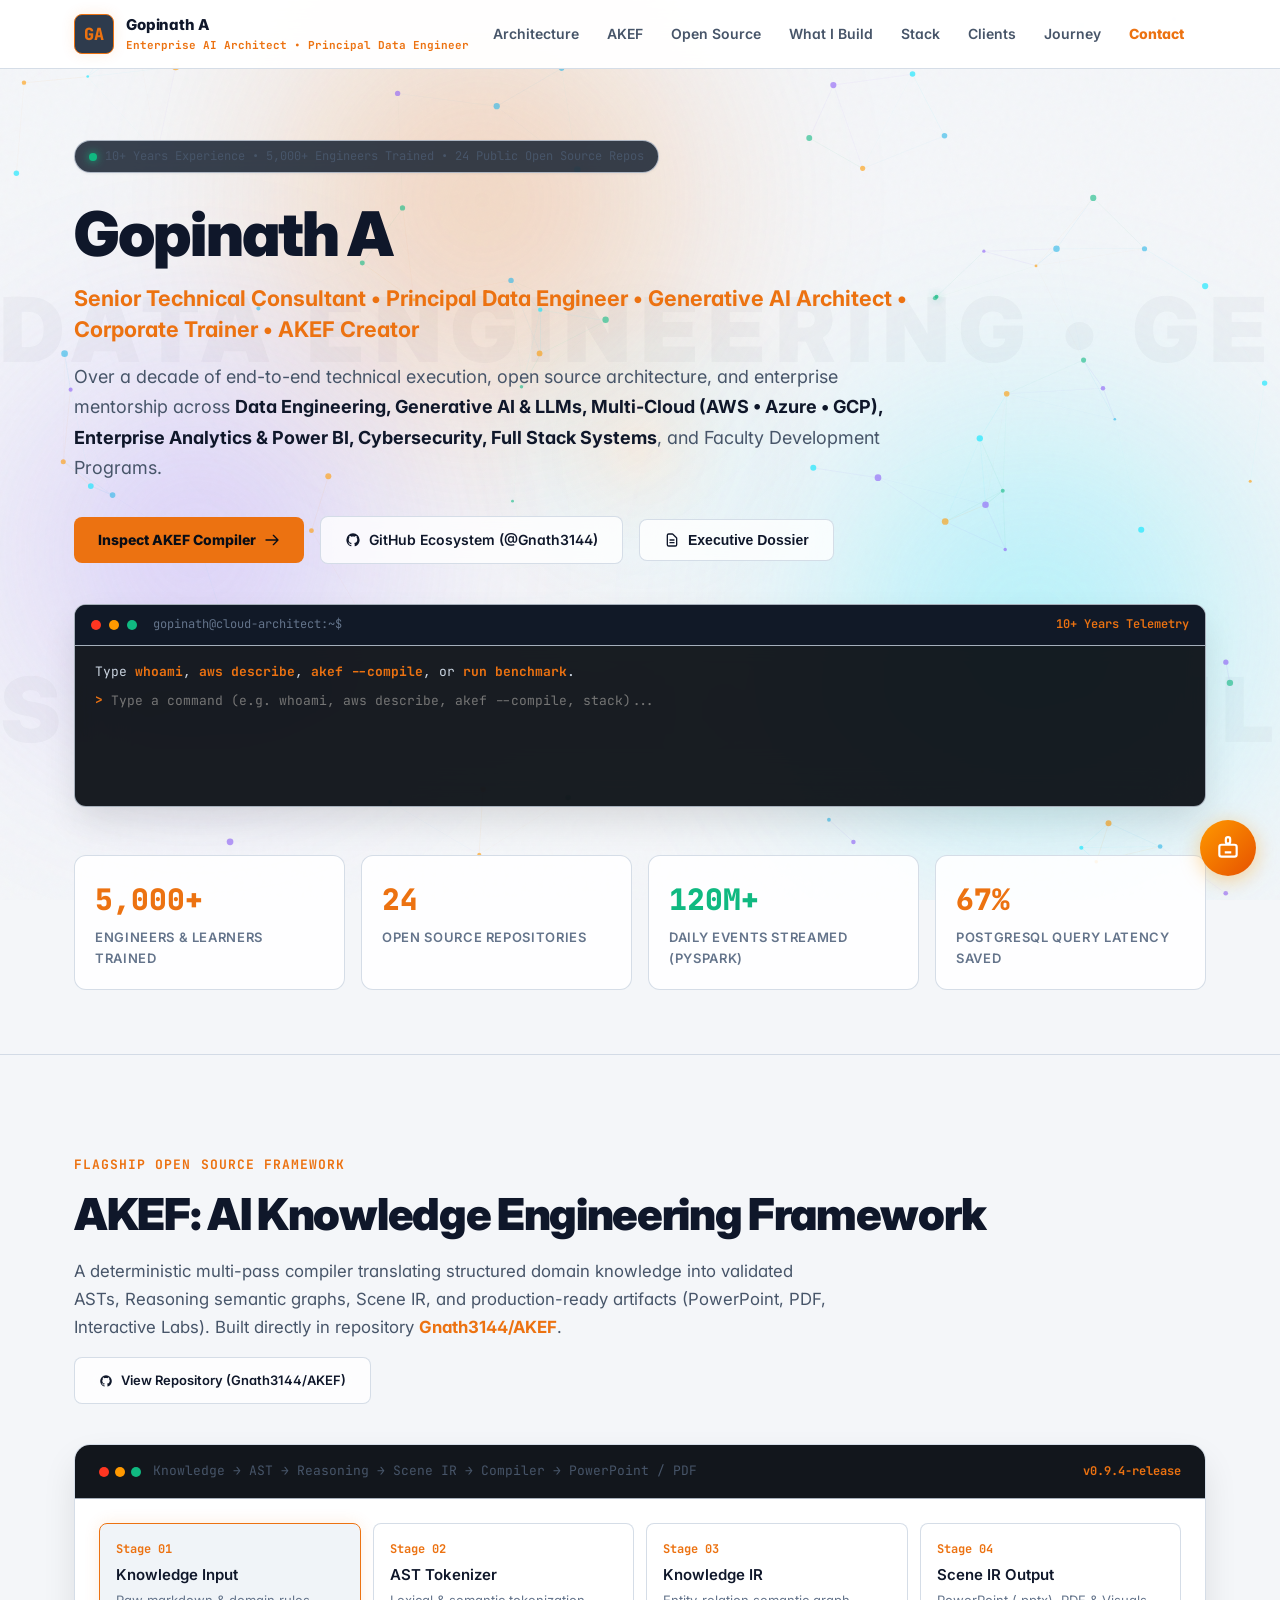
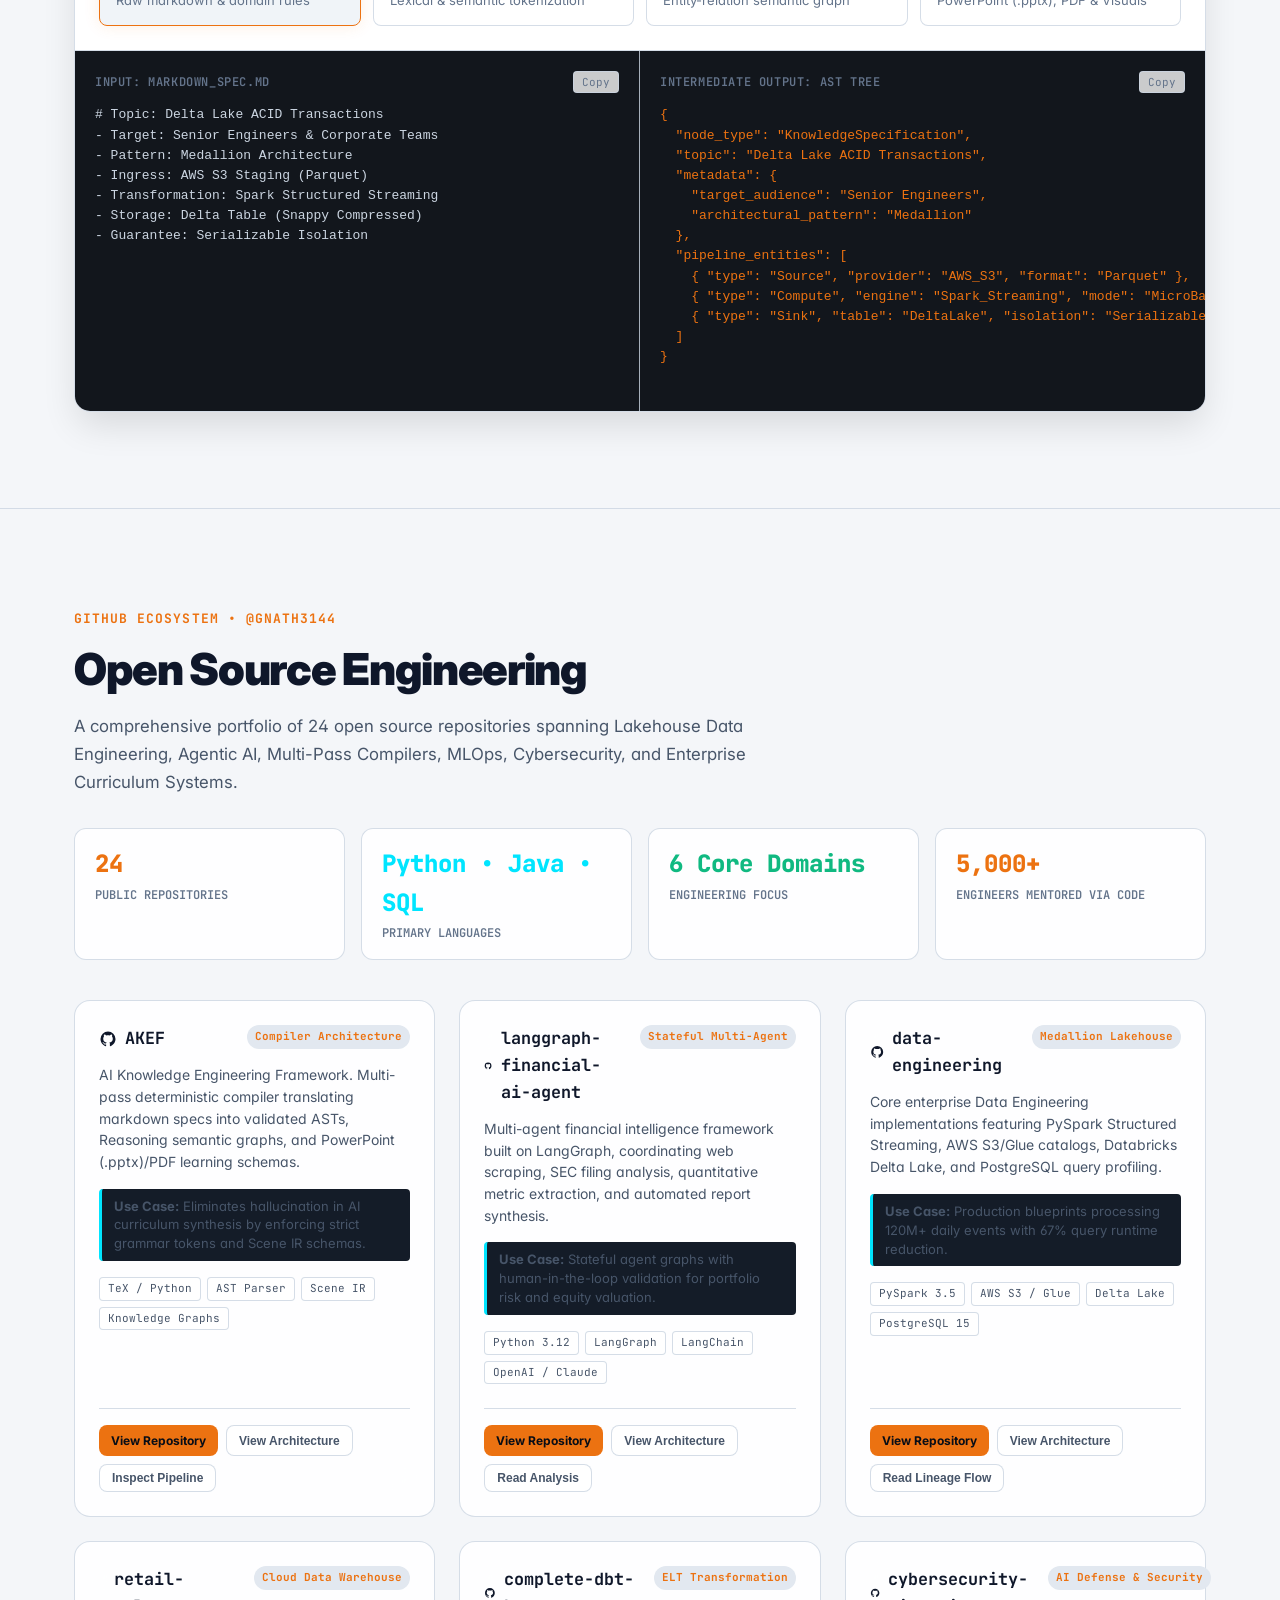
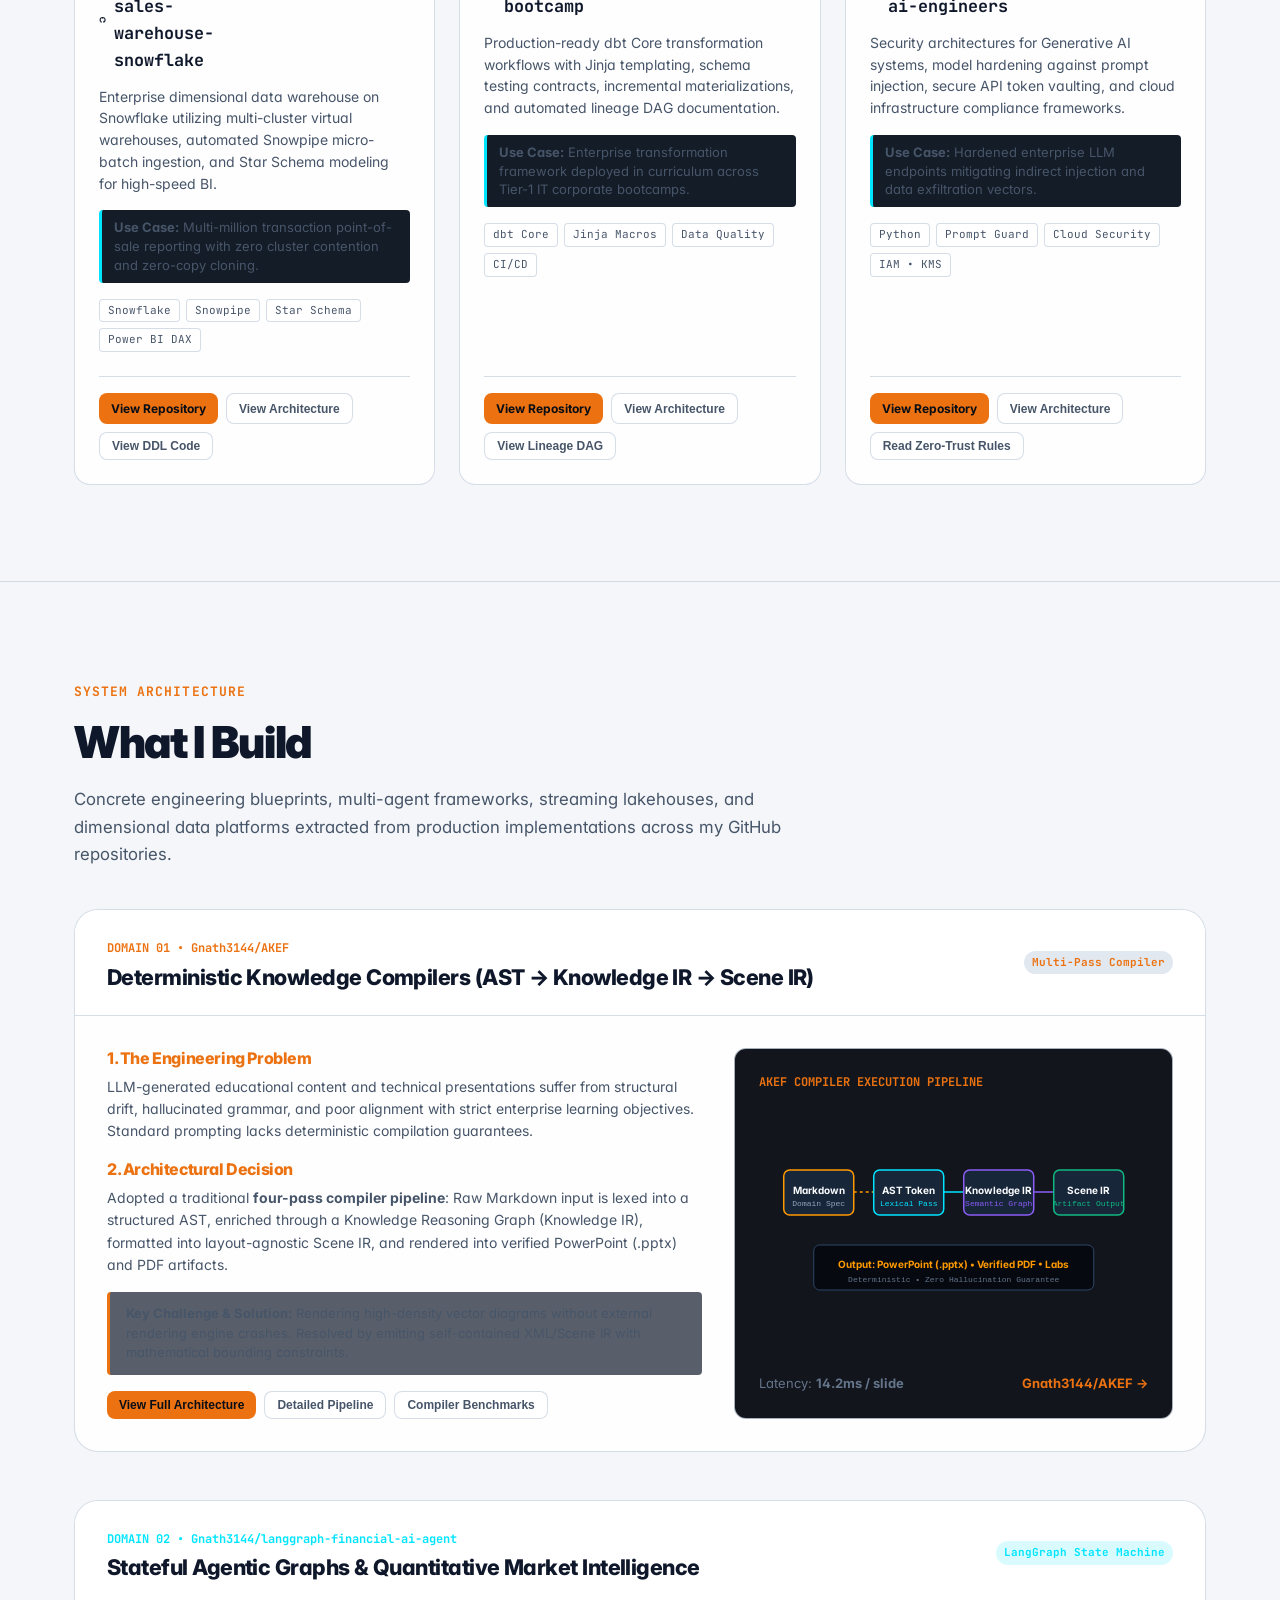
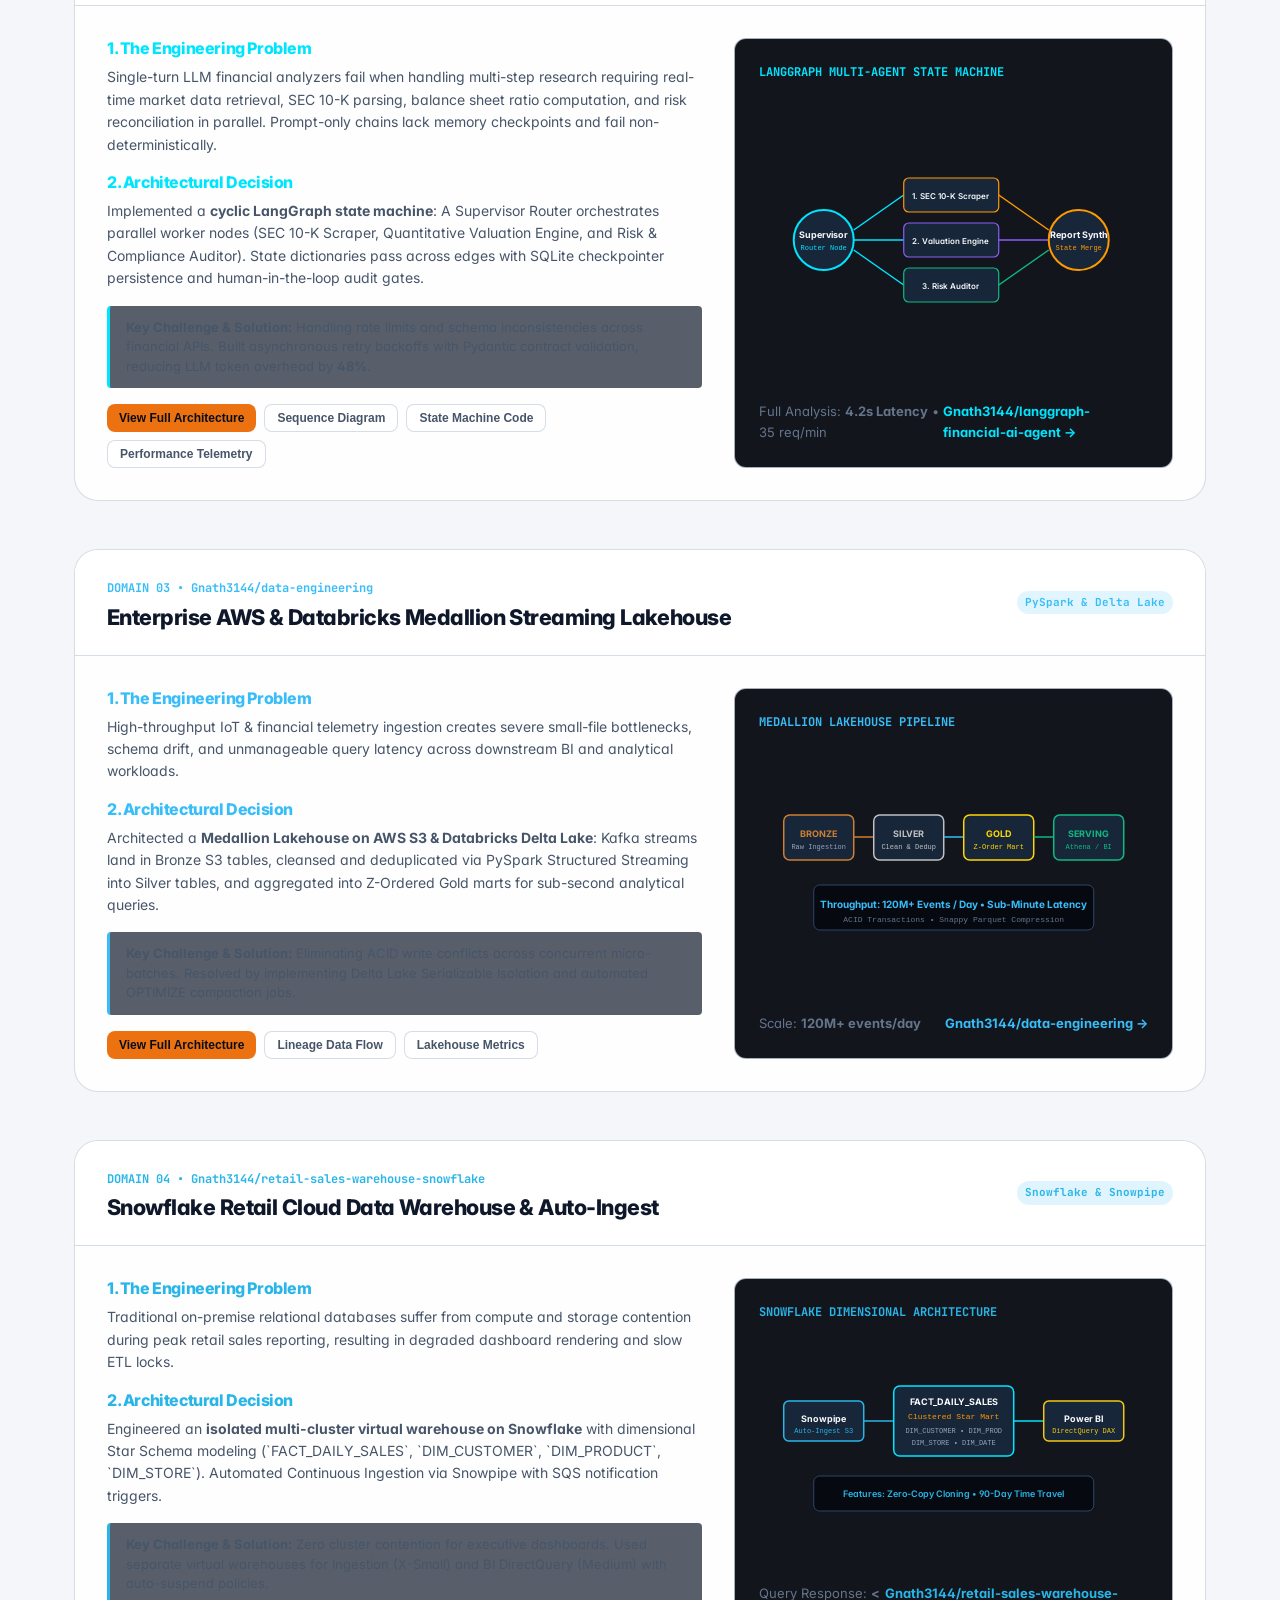
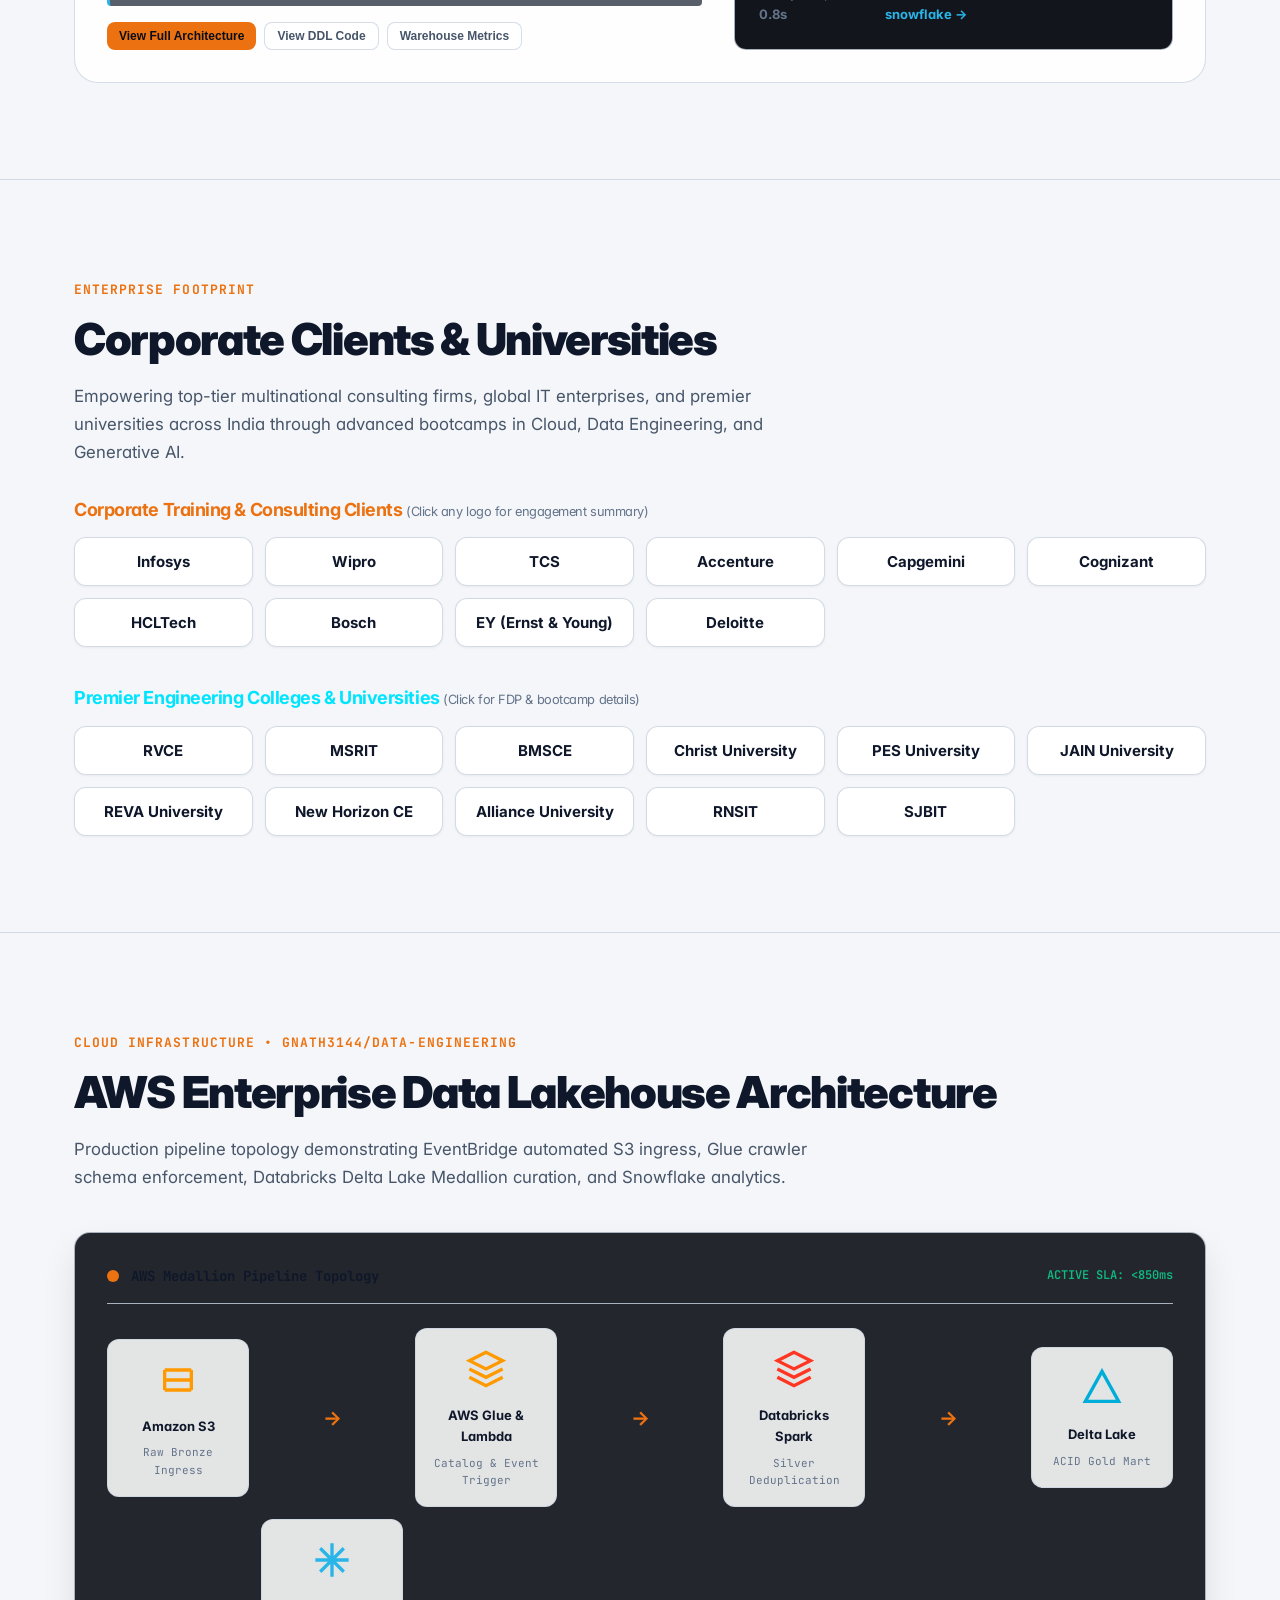
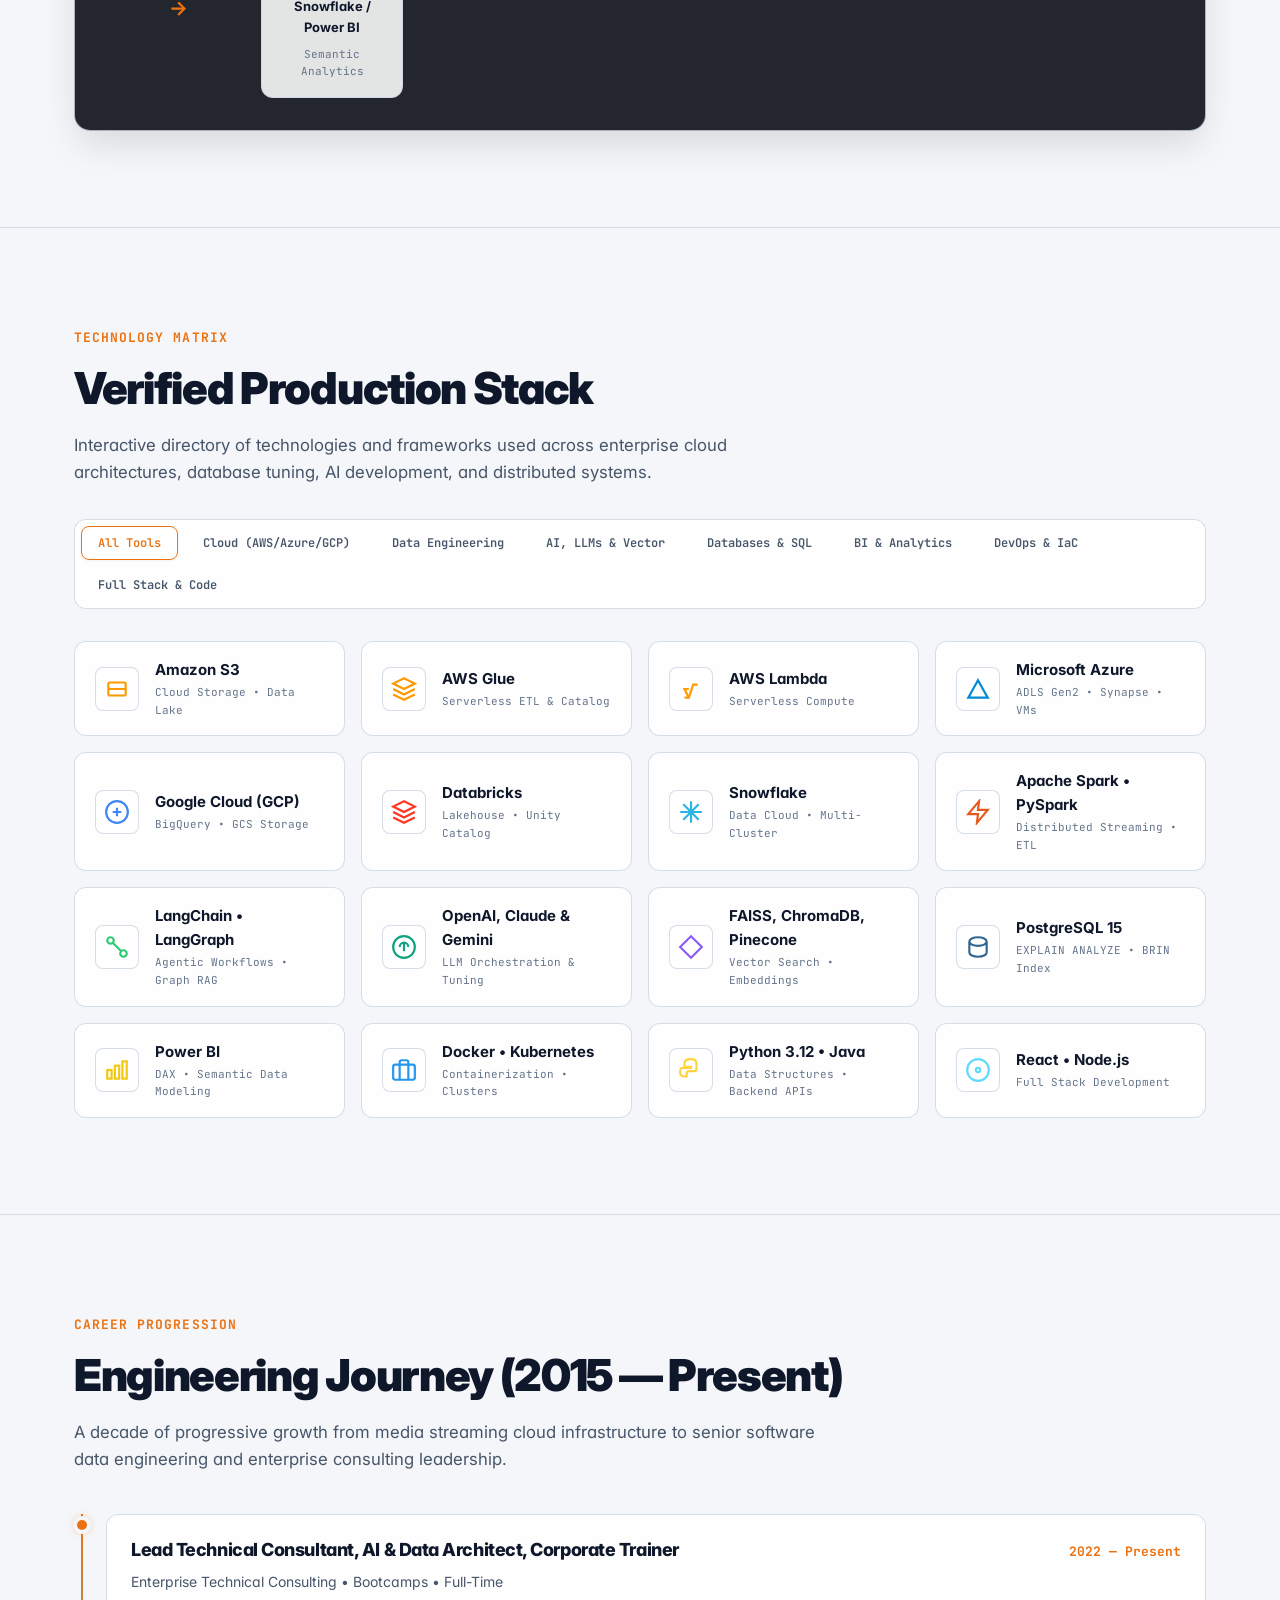
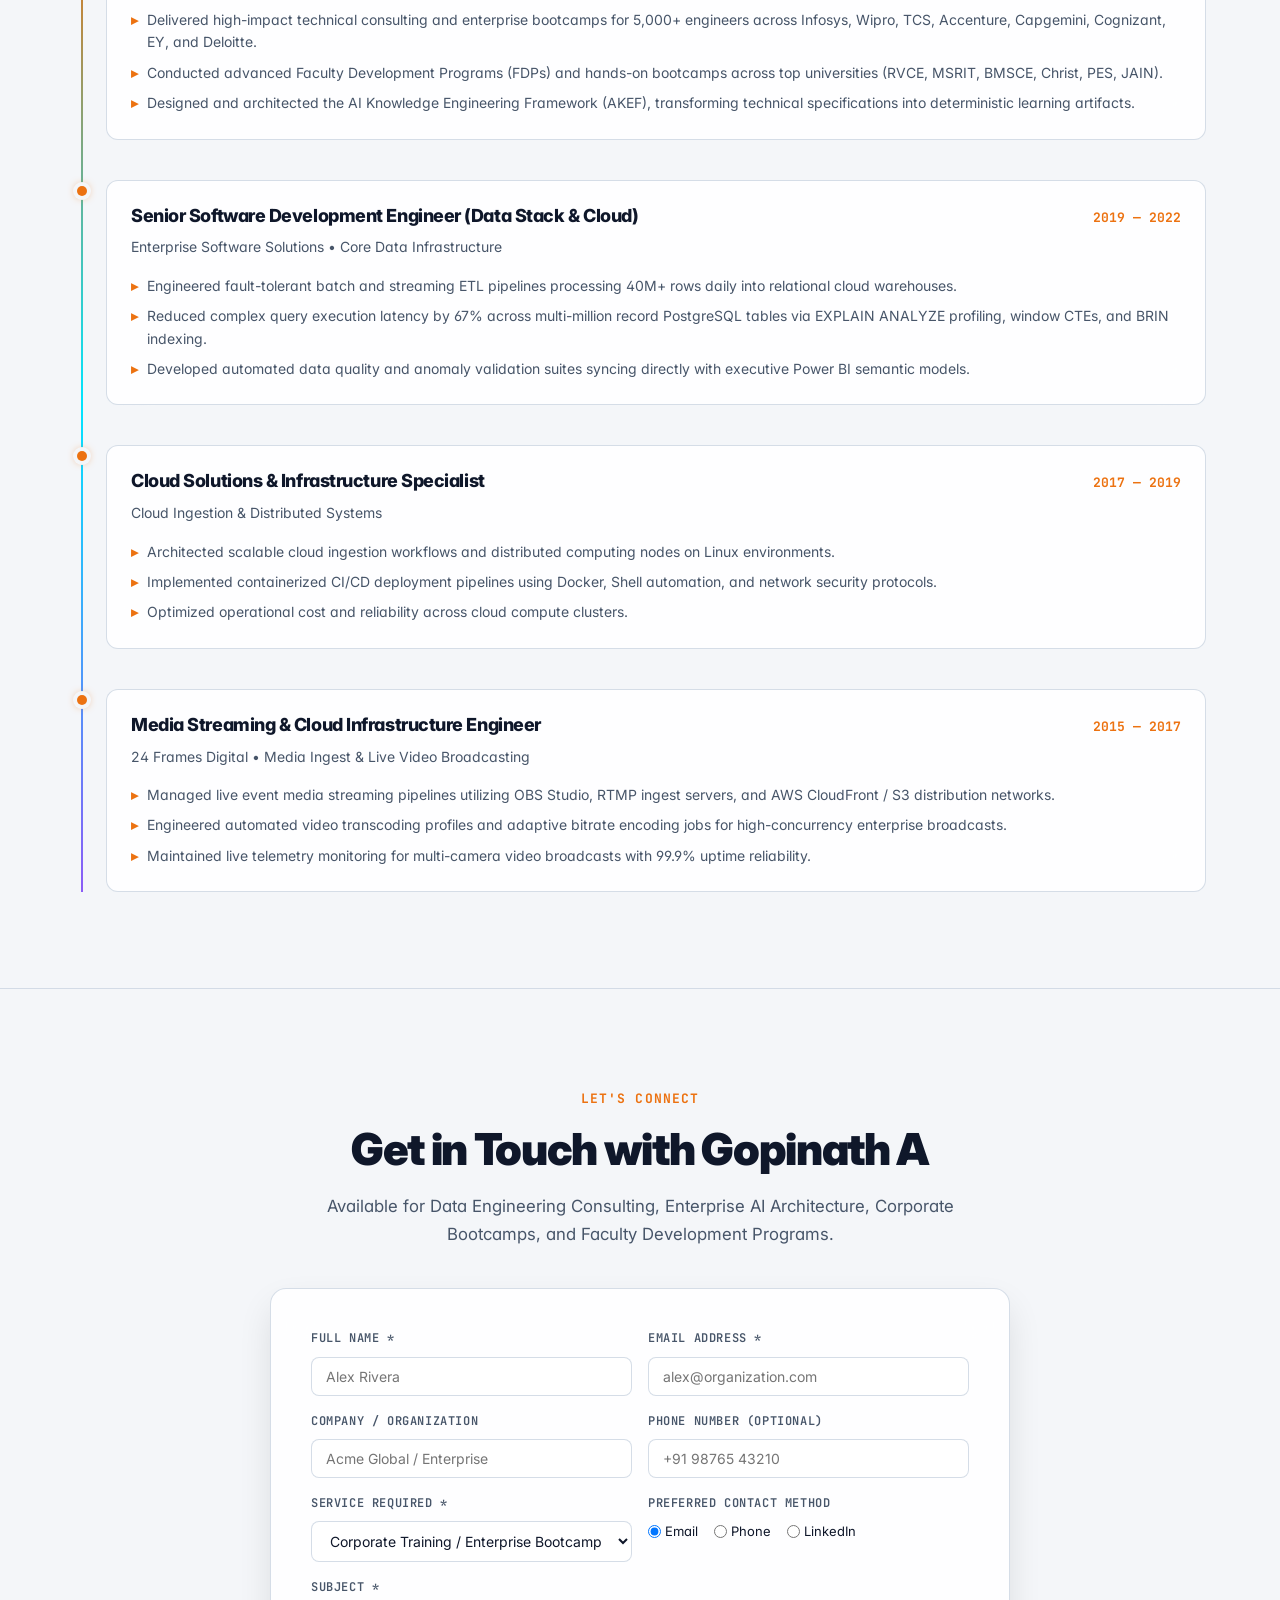
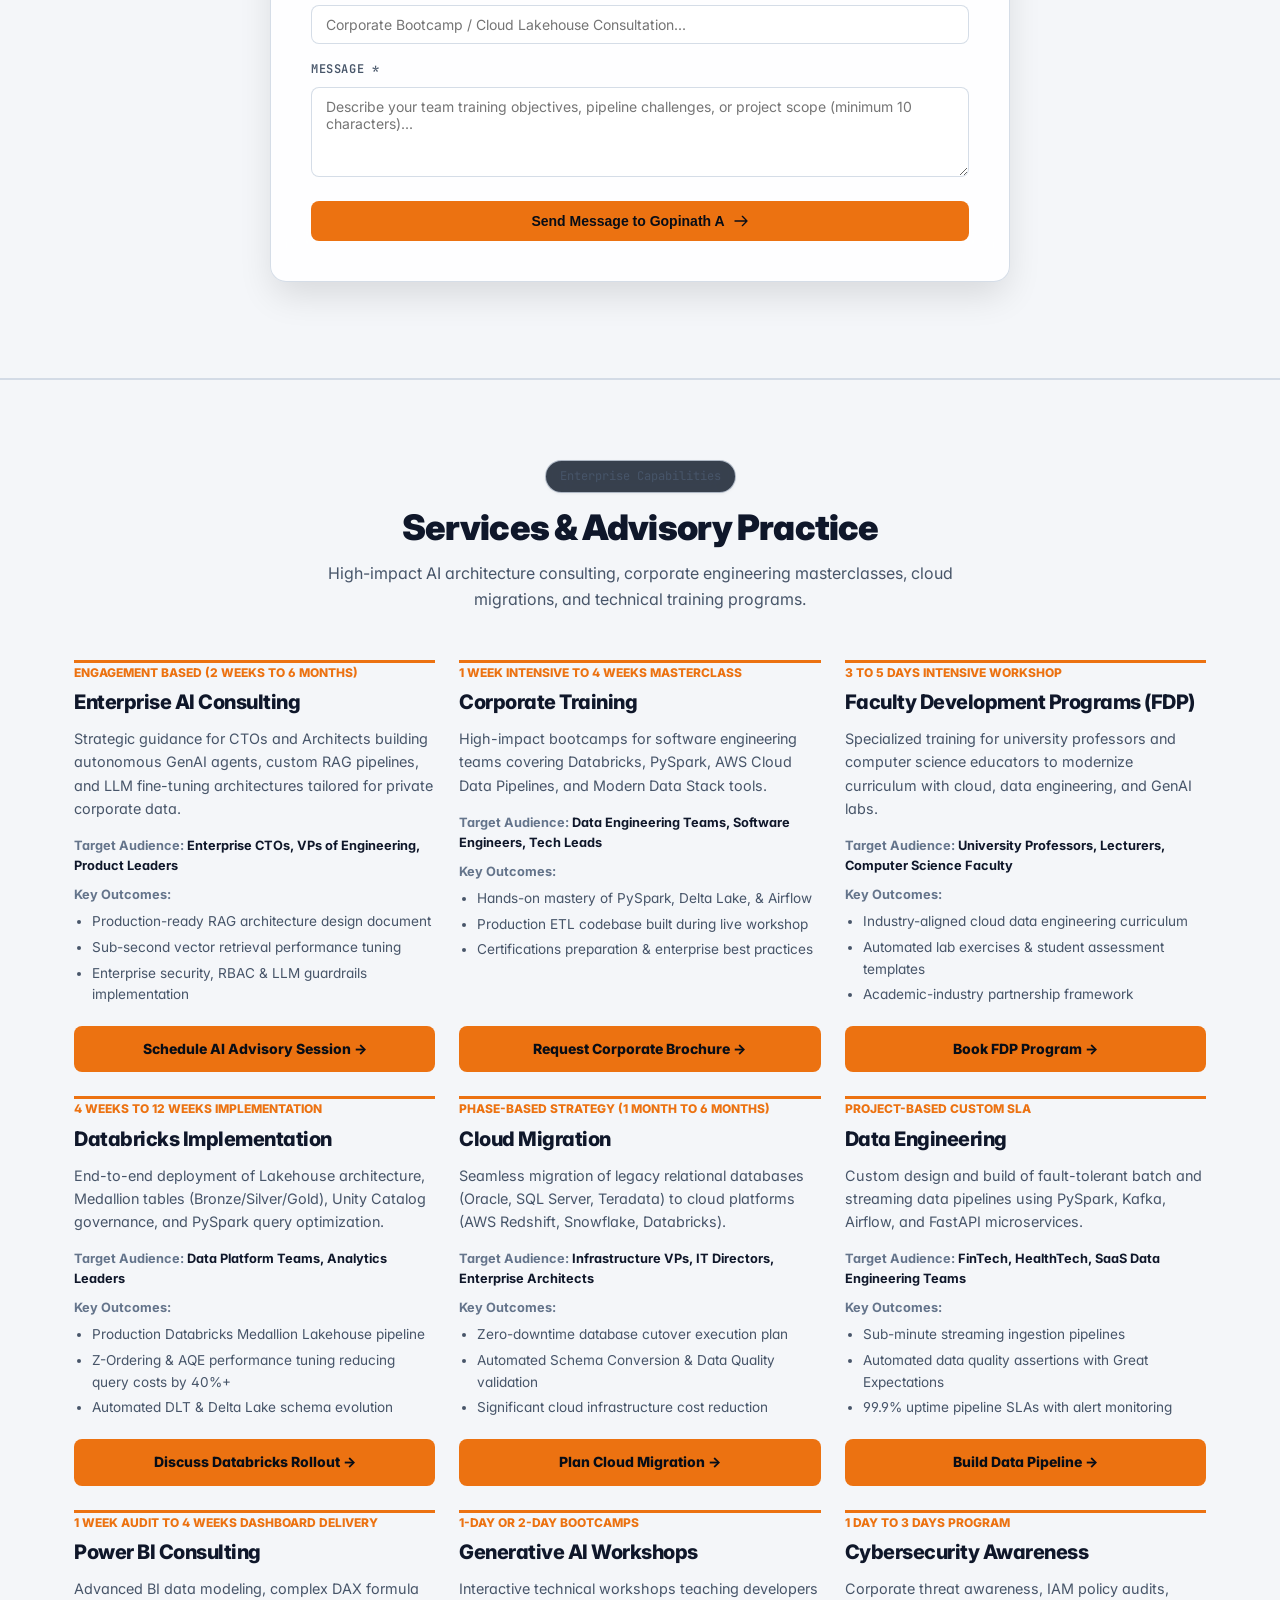
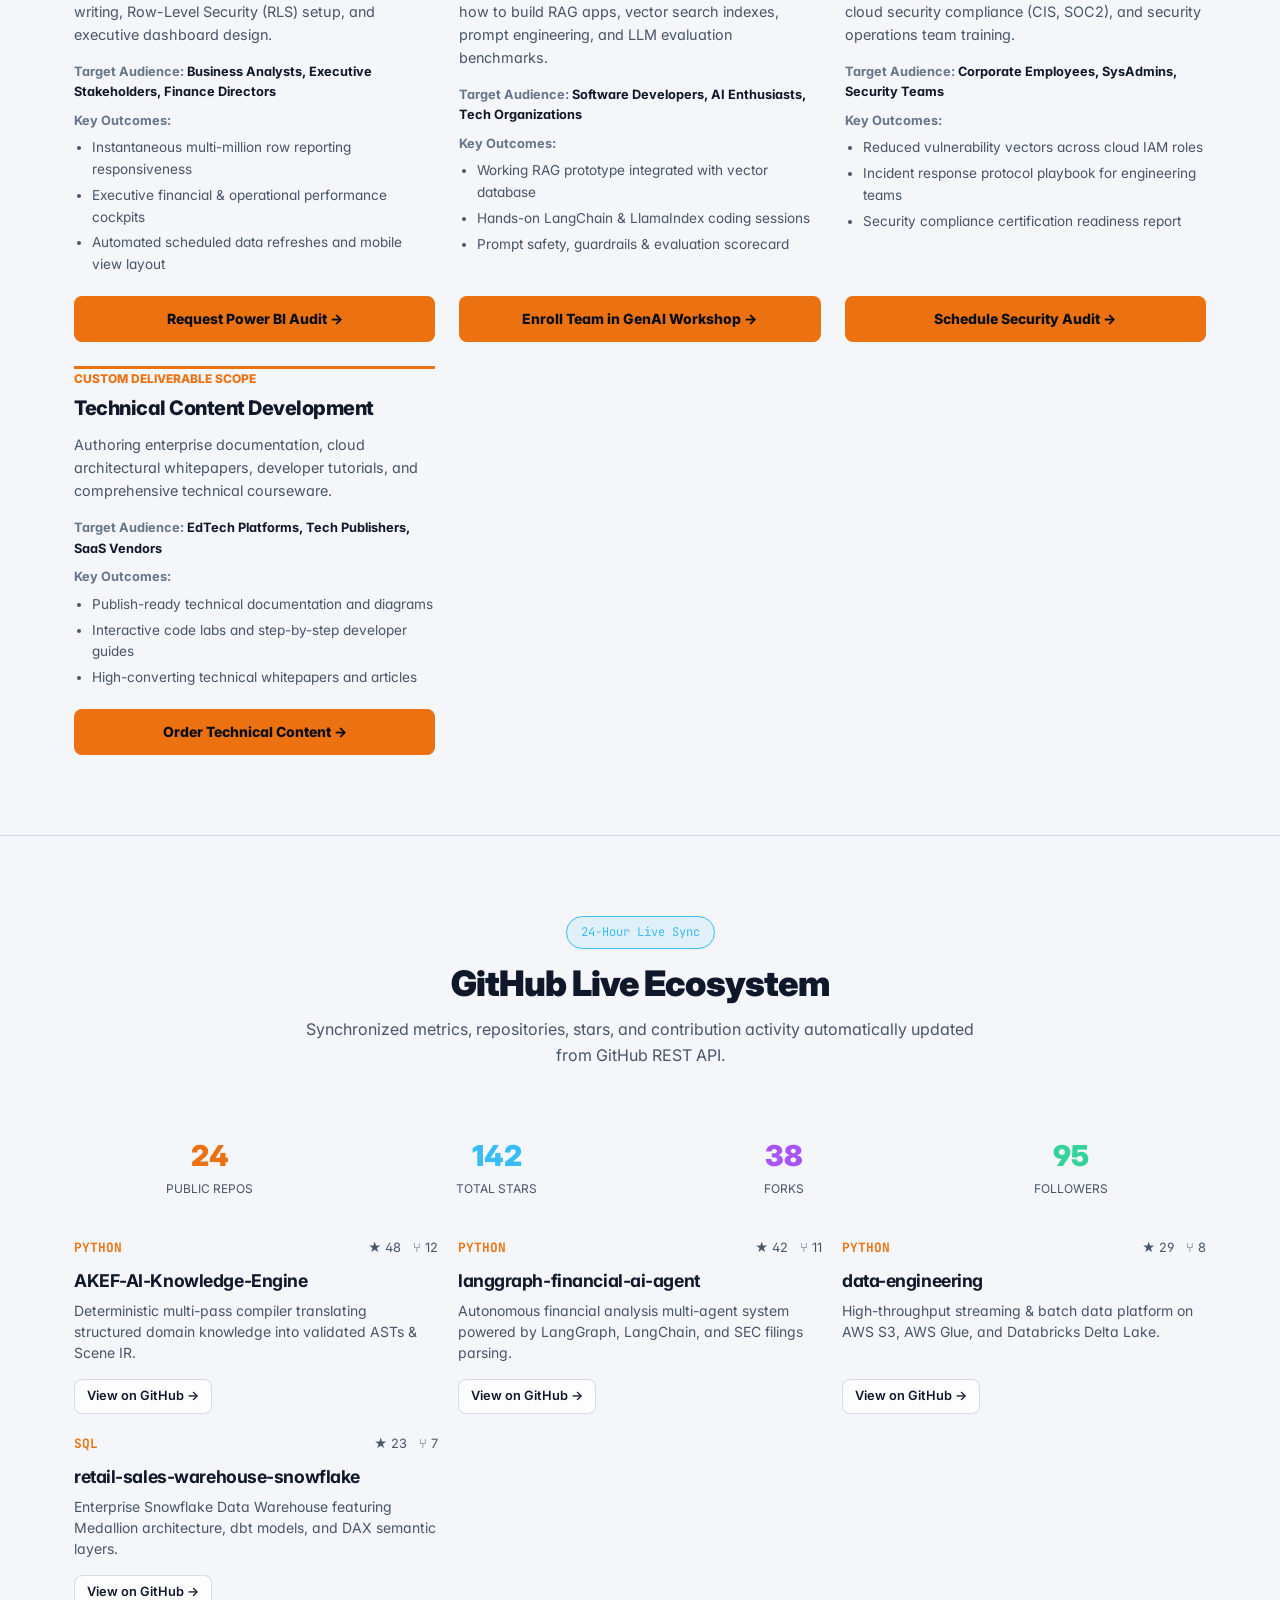
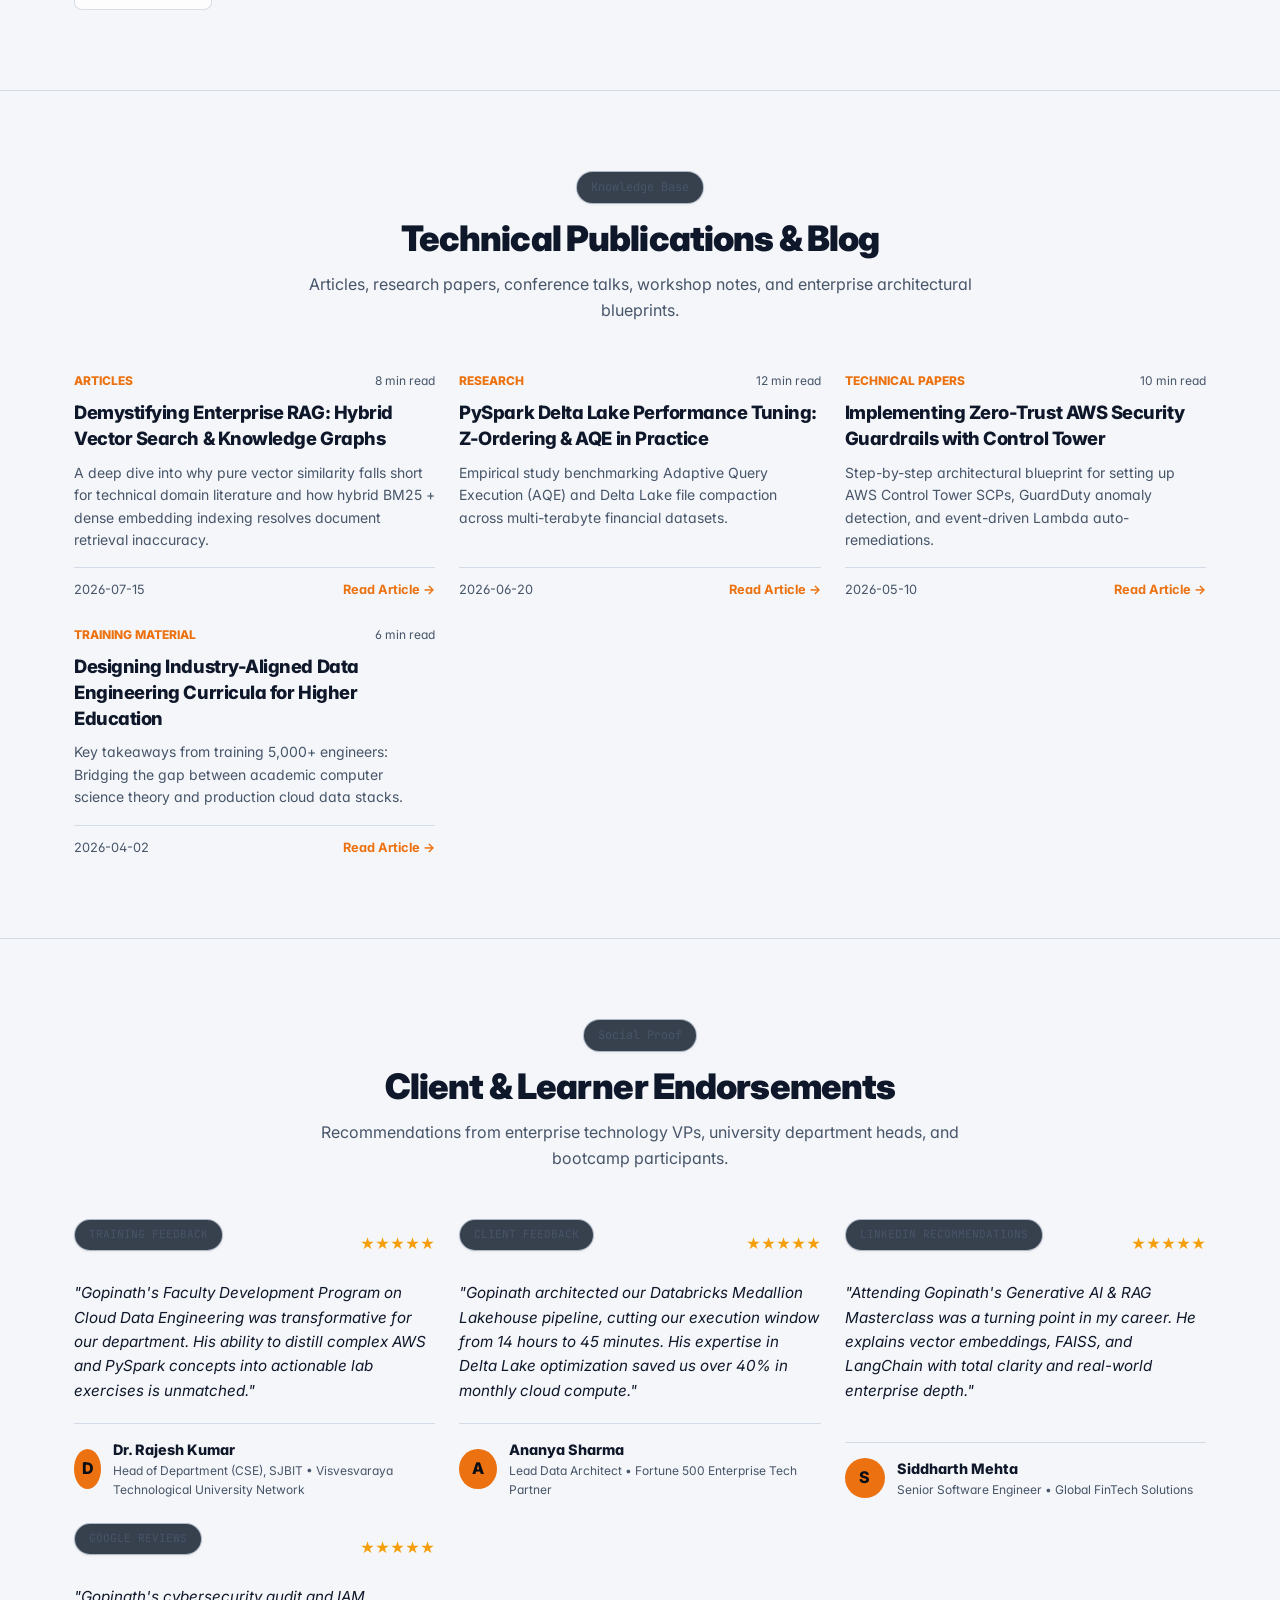
==== index.html @ 0bb615de "Configure 100% free hosting on GitHub Pages with automated CI/CD workflow and resilient client-side " ====
<!DOCTYPE html>
<html lang="en" data-theme="dark">

<head>
    <meta charset="UTF-8">
    <meta name="viewport" content="width=device-width, initial-scale=1.0">
    <title>Gopinath A | Enterprise AI Architect &amp; Principal Data Engineer | Creator of AKEF</title>
    <meta name="description" content="Senior Technical Consultant, Principal Data Engineer, Enterprise AI Architect, and Creator of AKEF with 10+ years of experience across AWS Cloud, Databricks Delta Lake, Snowflake, LangGraph, and enterprise bootcamps.">
    <meta name="keywords" content="Gopinath A, Enterprise AI Architect, Principal Data Engineer, AKEF, LangGraph, AWS Cloud, Databricks, Snowflake, PySpark, Corporate Trainer, Bangalore">
    <meta name="author" content="Gopinath A">
    <meta name="robots" content="index, follow">
    <link rel="canonical" href="http://gopinath-cloud-portfolio-724394717120.s3-website.ap-south-1.amazonaws.com/">

    <!-- Open Graph / Facebook -->
    <meta property="og:type" content="website">
    <meta property="og:url" content="http://gopinath-cloud-portfolio-724394717120.s3-website.ap-south-1.amazonaws.com/">
    <meta property="og:title" content="Gopinath A | Enterprise AI Architect &amp; Principal Data Engineer">
    <meta property="og:description" content="10+ Years Experience &bull; 5,000+ Engineers Trained &bull; 24 Public Open Source Repos &bull; Creator of AKEF Framework.">
    <meta property="og:image" content="https://raw.githubusercontent.com/Gnath3144/AWS-Cloud_Portfolio/main/images/og-preview.png">

    <!-- Twitter -->
    <meta name="twitter:card" content="summary_large_image">
    <meta name="twitter:title" content="Gopinath A | Enterprise AI Architect &amp; Principal Data Engineer">
    <meta name="twitter:description" content="Senior Technical Consultant, Principal Data Engineer &amp; Creator of AKEF. AWS, Databricks, Snowflake, LangGraph.">

    <!-- JSON-LD Structured Data -->
    <script type="application/ld+json">
    {
      "@context": "https://schema.org",
      "@type": "Person",
      "name": "Gopinath A",
      "jobTitle": "Enterprise AI Architect & Principal Data Engineering Consultant",
      "description": "Senior Technical Consultant, Principal Data Engineer, Generative AI Architect, and Creator of AKEF with 10+ years of experience across AWS Cloud, Databricks, Snowflake, and mentoring 5,000+ engineers.",
      "url": "http://gopinath-cloud-portfolio-724394717120.s3-website.ap-south-1.amazonaws.com",
      "sameAs": [
        "https://github.com/Gnath3144"
      ],
      "knowsAbout": [
        "AWS Cloud Architecture",
        "Databricks Delta Lake",
        "Snowflake Data Cloud",
        "Apache Spark & PySpark",
        "LangGraph & LangChain",
        "AI Knowledge Engineering Framework (AKEF)",
        "PostgreSQL Query Optimization",
        "dbt Core",
        "Distributed Systems"
      ]
    }
    </script>

    <link rel="stylesheet" href="css/style.css">
</head>

<body>
    <!-- Floating Transparent Watermark Typography (Subtle Moving Background) -->
    <div class="watermark-typography-bg" aria-hidden="true">
        <div class="watermark-line move-left">
            DATA ENGINEERING &bull; GENERATIVE AI &bull; CLOUD ARCHITECTURE &bull; DATABRICKS &bull; AWS &bull; AZURE &bull; POWER BI &bull; APACHE SPARK &bull;
        </div>
        <div class="watermark-line move-right">
            SNOWFLAKE &bull; SQL &bull; FULL STACK &bull; CYBER SECURITY &bull; ENTERPRISE TRAINING &bull; AI KNOWLEDGE ENGINEERING &bull; FASTAPI &bull; DOCKER &bull;
        </div>
    </div>

    <!-- Multi-Layer Aurora Mesh Background Elements -->
    <div class="aurora-mesh-container" aria-hidden="true">
        <div class="aurora-glow-blob blob-1"></div>
        <div class="aurora-glow-blob blob-2"></div>
        <div class="aurora-glow-blob blob-3"></div>
    </div>

    <!-- Tactile Noise Grain Overlay -->
    <div class="noise-overlay" aria-hidden="true"></div>

    <!-- Interactive Cursor Motion Wallpaper (Canvas) -->
    <canvas id="interactive-motion-wallpaper" aria-hidden="true"></canvas>

    <!-- Top Scroll Progress Indicator -->
    <div id="scroll-progress" aria-hidden="true"></div>

    <!-- Accessibility Skip Link -->
    <a href="#main-content" class="nav-link" style="position: absolute; top: -100px; left: 16px; z-index: 999; background: var(--aws-orange); color: #080d16; font-weight: 800; transition: top 0.2s;" onfocus="this.style.top='16px'" onblur="this.style.top='-100px'">Skip to main content</a>

    <!-- Site Header -->
    <header class="site-header" role="banner">
        <div class="container site-header-inner">
            <a href="#" style="display: flex; align-items: center; gap: var(--space-3); text-decoration: none; color: var(--text-primary); flex-shrink: 0;" aria-label="Gopinath A Portfolio Homepage">
                <div style="width: 40px; height: 40px; border-radius: var(--radius-md); background: rgba(24, 38, 58, 0.9); border: 1px solid var(--aws-orange); display: flex; align-items: center; justify-content: center; font-family: var(--font-mono); font-weight: 900; font-size: 1.05rem; color: var(--aws-orange); box-shadow: 0 0 14px var(--aws-orange-dim);">
                    GA
                </div>
                <div style="display: flex; flex-direction: column;">
                    <span style="font-weight: 800; font-size: 0.9375rem; letter-spacing: -0.01em;">Gopinath A</span>
                    <span style="font-family: var(--font-mono); font-size: 0.6875rem; color: var(--aws-orange); font-weight: 700;">Enterprise AI Architect &bull; Principal Data Engineer</span>
                </div>
            </a>

            <!-- Desktop Nav & Command Palette Trigger -->
            <nav class="header-nav" aria-label="Primary Navigation">
                <a href="#architecture" class="nav-link">Architecture</a>
                <a href="#akef" class="nav-link">AKEF</a>
                <a href="#opensource" class="nav-link">Open Source</a>
                <a href="#what-i-build" class="nav-link">What I Build</a>
                <a href="#stack" class="nav-link">Stack</a>
                <a href="#clients" class="nav-link">Clients</a>
                <a href="#journey" class="nav-link">Journey</a>
                <a href="#contact" class="nav-link" style="color: var(--aws-orange); font-weight: 800;">Contact</a>

                <div style="width: 1px; height: 20px; background: var(--border-subtle); margin: 0 var(--space-2); flex-shrink: 0;"></div>

                <!-- Command Palette Shortcut Button -->
                <button onclick="toggleCommandPalette()" class="cmd-k-badge" title="Press Cmd+K or Ctrl+K to search">
                    <svg width="13" height="13" fill="none" stroke="currentColor" stroke-width="2" viewBox="0 0 24 24"><circle cx="11" cy="11" r="8"/><path d="M21 21l-4.35-4.35"/></svg>
                    <span>Cmd+K</span>
                </button>

                <!-- Dark/Light Mode Switcher -->
                <button id="theme-toggle" class="theme-toggle-btn" aria-label="Toggle light/dark theme" title="Toggle theme">
                    <svg id="moon-icon" width="18" height="18" fill="none" stroke="currentColor" stroke-width="2" viewBox="0 0 24 24" aria-hidden="true">
                        <path stroke-linecap="round" stroke-linejoin="round" d="M20.354 15.354A9 9 0 018.646 3.646 9.003 9.003 0 0012 21a9.003 9.003 0 008.354-5.646z"/>
                    </svg>
                    <svg id="sun-icon" width="18" height="18" fill="none" stroke="currentColor" stroke-width="2" viewBox="0 0 24 24" aria-hidden="true" style="display: none;">
                        <path stroke-linecap="round" stroke-linejoin="round" d="M12 3v1m0 16v1m9-9h-1M4 12H3m15.364 6.364l-.707-.707M6.343 6.343l-.707-.707m12.728 0l-.707.707M6.343 17.657l-.707.707M16 12a4 4 0 11-8 0 4 4 0 018 0z"/>
                    </svg>
                </button>
            </nav>
        </div>
    </header>

    <main id="main-content" style="position: relative; z-index: 3;">
        <!-- 1. HERO SECTION WITH RICH STORYTELLING -->
        <section class="hero-section section-hero" aria-labelledby="hero-heading">
            <div class="container" style="position: relative; z-index: 2;">
                <div class="status-pill">
                    <span class="status-dot" aria-hidden="true"></span>
                    <span>10+ Years Experience &bull; 5,000+ Engineers Trained &bull; 24 Public Open Source Repos</span>
                </div>

                <h1 id="hero-heading" class="hero-title">
                    Gopinath A
                </h1>

                <div class="hero-roles">
                    Senior Technical Consultant &bull; Principal Data Engineer &bull; Generative AI Architect &bull; Corporate Trainer &bull; AKEF Creator
                </div>

                <p class="hero-lead">
                    Over a decade of end-to-end technical execution, open source architecture, and enterprise mentorship across <strong style="color: var(--text-primary);">Data Engineering, Generative AI &amp; LLMs, Multi-Cloud (AWS &bull; Azure &bull; GCP), Enterprise Analytics &amp; Power BI, Cybersecurity, Full Stack Systems</strong>, and Faculty Development Programs.
                </p>

                <!-- Action CTAs -->
                <div style="display: flex; flex-wrap: wrap; gap: var(--space-4); align-items: center;">
                    <a href="#akef" class="btn-primary">
                        <span>Inspect AKEF Compiler</span>
                        <svg width="16" height="16" fill="none" stroke="currentColor" stroke-width="2" viewBox="0 0 24 24" aria-hidden="true"><path stroke-linecap="round" stroke-linejoin="round" d="M14 5l7 7m0 0l-7 7m7-7H3"/></svg>
                    </a>
                    <a href="#opensource" class="btn-secondary">
                        <svg width="16" height="16" fill="currentColor" viewBox="0 0 24 24"><path d="M12 2A10 10 0 0 0 2 12c0 4.42 2.87 8.17 6.84 9.5.5.08.66-.23.66-.5v-1.69c-2.77.6-3.36-1.34-3.36-1.34-.46-1.16-1.11-1.47-1.11-1.47-.91-.62.07-.6.07-.6 1 .07 1.53 1.03 1.53 1.03.87 1.52 2.34 1.07 2.91.83.1-.65.35-1.09.63-1.34-2.22-.25-4.55-1.11-4.55-4.92 0-1.11.38-2 1.03-2.71-.1-.25-.45-1.29.1-2.64 0 0 .84-.27 2.75 1.02.79-.22 1.65-.33 2.5-.33.85 0 1.71.11 2.5.33 1.91-1.29 2.75-1.02 2.75-1.02.55 1.35.2 2.39.1 2.64.65.71 1.03 1.6 1.03 2.71 0 3.82-2.34 4.66-4.57 4.91.36.31.69.92.69 1.85V21c0 .27.16.59.67.5C19.14 20.16 22 16.42 22 12A10 10 0 0 0 12 2Z"/></svg>
                        <span>GitHub Ecosystem (@Gnath3144)</span>
                    </a>
                    <button onclick="openResumeModal()" class="btn-secondary">
                        <svg width="16" height="16" fill="none" stroke="currentColor" stroke-width="2" viewBox="0 0 24 24"><path stroke-linecap="round" stroke-linejoin="round" d="M9 12h6m-6 4h6m2 5H7a2 2 0 01-2-2V5a2 2 0 012-2h5.586a1 1 0 01.707.293l5.414 5.414a1 1 0 01.293.707V19a2 2 0 01-2 2z"/></svg>
                        <span>Executive Dossier</span>
                    </button>
                </div>

                <!-- Interactive Hero Developer Terminal -->
                <div class="hero-terminal-box reveal-on-scroll">
                    <div class="terminal-header">
                        <div style="display: flex; align-items: center; gap: 8px;">
                            <span style="width: 10px; height: 10px; border-radius: 50%; background: #ff3621; display: inline-block;"></span>
                            <span style="width: 10px; height: 10px; border-radius: 50%; background: #ff9900; display: inline-block;"></span>
                            <span style="width: 10px; height: 10px; border-radius: 50%; background: #10b981; display: inline-block;"></span>
                            <span style="margin-left: 8px;">gopinath@cloud-architect:~$</span>
                        </div>
                        <span style="color: var(--aws-orange); font-weight: 600;">10+ Years Telemetry</span>
                    </div>
                    <div class="terminal-body" id="terminal-body">
                        <div id="terminal-output" style="color: #cbd5e1; margin-bottom: 8px;">
                            <div>Type <strong style="color: var(--aws-orange);">whoami</strong>, <strong style="color: var(--aws-orange);">aws describe</strong>, <strong style="color: var(--aws-orange);">akef --compile</strong>, or <strong style="color: var(--aws-orange);">run benchmark</strong>.</div>
                        </div>
                        <div class="terminal-input-line">
                            <span class="terminal-prompt">&gt;</span>
                            <input type="text" id="terminal-cli-input" class="terminal-input" placeholder="Type a command (e.g. whoami, aws describe, akef --compile, stack)..." autocomplete="off">
                        </div>
                    </div>
                </div>

                <!-- Verified Impact Metrics -->
                <div class="telemetry-grid reveal-on-scroll">
                    <div class="telemetry-card spotlight-card">
                        <div class="telemetry-val" data-counter="5000">5,000+</div>
                        <div class="telemetry-label">Engineers &amp; Learners Trained</div>
                    </div>
                    <div class="telemetry-card spotlight-card">
                        <div class="telemetry-val" data-counter="24">24</div>
                        <div class="telemetry-label">Open Source Repositories</div>
                    </div>
                    <div class="telemetry-card spotlight-card">
                        <div class="telemetry-val" style="color: var(--color-sage);" data-counter="120">120M+</div>
                        <div class="telemetry-label">Daily Events Streamed (PySpark)</div>
                    </div>
                    <div class="telemetry-card spotlight-card">
                        <div class="telemetry-val" style="color: var(--aws-orange);" data-counter="67">67%</div>
                        <div class="telemetry-label">PostgreSQL Query Latency Saved</div>
                    </div>
                </div>
            </div>
        </section>

        <!-- 2. FLAGSHIP CENTERPIECE: AKEF COMPILER VISUALIZATION -->
        <section id="akef" class="content-section section-akef" aria-labelledby="akef-heading">
            <div class="container">
                <div style="display: flex; justify-content: space-between; align-items: flex-end; flex-wrap: wrap; gap: var(--space-4);">
                    <div>
                        <span class="section-tag">Flagship Open Source Framework</span>
                        <h2 id="akef-heading" class="section-heading">AKEF: AI Knowledge Engineering Framework</h2>
                        <p class="section-description">
                            A deterministic multi-pass compiler translating structured domain knowledge into validated ASTs, Reasoning semantic graphs, Scene IR, and production-ready artifacts (PowerPoint, PDF, Interactive Labs). Built directly in repository <a href="https://github.com/Gnath3144/AKEF" target="_blank" rel="noopener noreferrer" style="color: var(--aws-orange); text-decoration: none; font-weight: 700;">Gnath3144/AKEF</a>.
                        </p>
                    </div>
                    <a href="https://github.com/Gnath3144/AKEF" target="_blank" rel="noopener noreferrer" class="btn-secondary" style="font-size: 0.8125rem;">
                        <svg width="14" height="14" fill="currentColor" viewBox="0 0 24 24"><path d="M12 2A10 10 0 0 0 2 12c0 4.42 2.87 8.17 6.84 9.5.5.08.66-.23.66-.5v-1.69c-2.77.6-3.36-1.34-3.36-1.34-.46-1.16-1.11-1.47-1.11-1.47-.91-.62.07-.6.07-.6 1 .07 1.53 1.03 1.53 1.03.87 1.52 2.34 1.07 2.91.83.1-.65.35-1.09.63-1.34-2.22-.25-4.55-1.11-4.55-4.92 0-1.11.38-2 1.03-2.71-.1-.25-.45-1.29.1-2.64 0 0 .84-.27 2.75 1.02.79-.22 1.65-.33 2.5-.33.85 0 1.71.11 2.5.33 1.91-1.29 2.75-1.02 2.75-1.02.55 1.35.2 2.39.1 2.64.65.71 1.03 1.6 1.03 2.71 0 3.82-2.34 4.66-4.57 4.91.36.31.69.92.69 1.85V21c0 .27.16.59.67.5C19.14 20.16 22 16.42 22 12A10 10 0 0 0 12 2Z"/></svg>
                        <span>View Repository (Gnath3144/AKEF)</span>
                    </a>
                </div>

                <!-- Interactive Compiler Pipeline Flow -->
                <div class="akef-container spotlight-card reveal-on-scroll">
                    <div class="akef-header-bar">
                        <div style="display: flex; align-items: center; gap: var(--space-3);">
                            <div style="display: flex; gap: 6px;">
                                <span style="width: 10px; height: 10px; border-radius: 50%; background: #ff3621; display: inline-block;"></span>
                                <span style="width: 10px; height: 10px; border-radius: 50%; background: #ff9900; display: inline-block;"></span>
                                <span style="width: 10px; height: 10px; border-radius: 50%; background: #10b981; display: inline-block;"></span>
                            </div>
                            <span style="font-family: var(--font-mono); font-size: 0.8125rem; color: var(--text-secondary);">Knowledge &rarr; AST &rarr; Reasoning &rarr; Scene IR &rarr; Compiler &rarr; PowerPoint / PDF</span>
                        </div>
                        <span style="font-family: var(--font-mono); font-size: 0.75rem; color: var(--aws-orange); font-weight: 700;">v0.9.4-release</span>
                    </div>

                    <!-- Pipeline Steps Controls -->
                    <div class="akef-pipeline-steps" role="tablist" aria-label="AKEF Compiler Stages">
                        <div class="step-card active" id="step-btn-1" onclick="switchAkefStage(1)" role="tab" aria-selected="true" tabindex="0">
                            <div class="step-num">Stage 01</div>
                            <div class="step-title">Knowledge Input</div>
                            <div class="step-desc">Raw markdown &amp; domain rules</div>
                        </div>
                        <div class="step-card" id="step-btn-2" onclick="switchAkefStage(2)" role="tab" aria-selected="false" tabindex="0">
                            <div class="step-num">Stage 02</div>
                            <div class="step-title">AST Tokenizer</div>
                            <div class="step-desc">Lexical &amp; semantic tokenization</div>
                        </div>
                        <div class="step-card" id="step-btn-3" onclick="switchAkefStage(3)" role="tab" aria-selected="false" tabindex="0">
                            <div class="step-num">Stage 03</div>
                            <div class="step-title">Knowledge IR</div>
                            <div class="step-desc">Entity-relation semantic graph</div>
                        </div>
                        <div class="step-card" id="step-btn-4" onclick="switchAkefStage(4)" role="tab" aria-selected="false" tabindex="0">
                            <div class="step-num">Stage 04</div>
                            <div class="step-title">Scene IR Output</div>
                            <div class="step-desc">PowerPoint (.pptx), PDF &amp; Visuals</div>
                        </div>
                    </div>

                    <!-- Interactive Code Display Pane with Copy Buttons -->
                    <div class="akef-code-display">
                        <div class="code-pane">
                            <div class="code-pane-title">
                                <span id="akef-input-title">Input: markdown_spec.md</span>
                                <button onclick="copyCode('akef-left-code', this)" class="copy-btn">Copy</button>
                            </div>
                            <pre id="akef-left-code" style="color: #cbd5e1;"><code># Topic: Delta Lake ACID Transactions
- Target: Senior Engineers & Corporate Teams
- Pattern: Medallion Architecture
- Ingress: AWS S3 Staging (Parquet)
- Transformation: Spark Structured Streaming
- Storage: Delta Table (Snappy Compressed)
- Guarantee: Serializable Isolation</code></pre>
                        </div>
                        <div class="code-pane" style="background: rgba(6, 10, 16, 0.95);">
                            <div class="code-pane-title">
                                <span id="akef-output-title">Intermediate Output: AST Tree</span>
                                <button onclick="copyCode('akef-right-code', this)" class="copy-btn">Copy</button>
                            </div>
                            <pre id="akef-right-code" style="color: #94a3b8;"><code style="color: var(--aws-orange);">{
  "node_type": "KnowledgeSpecification",
  "topic": "Delta Lake ACID Transactions",
  "metadata": {
    "target_audience": "Senior Engineers",
    "architectural_pattern": "Medallion"
  },
  "pipeline_entities": [
    { "type": "Source", "provider": "AWS_S3", "format": "Parquet" },
    { "type": "Compute", "engine": "Spark_Streaming", "mode": "MicroBatch" },
    { "type": "Sink", "table": "DeltaLake", "isolation": "Serializable" }
  ]
}</code></pre>
                        </div>
                    </div>
                </div>
            </div>
        </section>

        <!-- 3. OPEN SOURCE ENGINEERING (GITHUB PROFILE ECOSYSTEM) -->
        <section id="opensource" class="content-section section-github" aria-labelledby="opensource-heading">
            <div class="container">
                <span class="section-tag">GitHub Ecosystem &bull; @Gnath3144</span>
                <h2 id="opensource-heading" class="section-heading">Open Source Engineering</h2>
                <p class="section-description">
                    A comprehensive portfolio of 24 open source repositories spanning Lakehouse Data Engineering, Agentic AI, Multi-Pass Compilers, MLOps, Cybersecurity, and Enterprise Curriculum Systems.
                </p>

                <!-- Summary Banner -->
                <div class="github-stats-banner reveal-on-scroll">
                    <div class="github-stat-pill">
                        <span class="github-stat-num">24</span>
                        <span class="github-stat-label">Public Repositories</span>
                    </div>
                    <div class="github-stat-pill">
                        <span class="github-stat-num" style="color: var(--aws-cyan);">Python &bull; Java &bull; SQL</span>
                        <span class="github-stat-label">Primary Languages</span>
                    </div>
                    <div class="github-stat-pill">
                        <span class="github-stat-num" style="color: var(--color-sage);">6 Core Domains</span>
                        <span class="github-stat-label">Engineering Focus</span>
                    </div>
                    <div class="github-stat-pill">
                        <span class="github-stat-num" style="color: var(--aws-orange);">5,000+</span>
                        <span class="github-stat-label">Engineers Mentored via Code</span>
                    </div>
                </div>

                <!-- Featured Repositories Grid -->
                <div class="github-repo-grid">
                    <!-- Repo 1: AKEF -->
                    <div class="github-card spotlight-card reveal-on-scroll">
                        <div>
                            <div class="repo-card-header">
                                <a href="https://github.com/Gnath3144/AKEF" target="_blank" rel="noopener noreferrer" class="repo-title-link">
                                    <svg width="18" height="18" fill="currentColor" viewBox="0 0 24 24"><path d="M12 2A10 10 0 0 0 2 12c0 4.42 2.87 8.17 6.84 9.5.5.08.66-.23.66-.5v-1.69c-2.77.6-3.36-1.34-3.36-1.34-.46-1.16-1.11-1.47-1.11-1.47-.91-.62.07-.6.07-.6 1 .07 1.53 1.03 1.53 1.03.87 1.52 2.34 1.07 2.91.83.1-.65.35-1.09.63-1.34-2.22-.25-4.55-1.11-4.55-4.92 0-1.11.38-2 1.03-2.71-.1-.25-.45-1.29.1-2.64 0 0 .84-.27 2.75 1.02.79-.22 1.65-.33 2.5-.33.85 0 1.71.11 2.5.33 1.91-1.29 2.75-1.02 2.75-1.02.55 1.35.2 2.39.1 2.64.65.71 1.03 1.6 1.03 2.71 0 3.82-2.34 4.66-4.57 4.91.36.31.69.92.69 1.85V21c0 .27.16.59.67.5C19.14 20.16 22 16.42 22 12A10 10 0 0 0 12 2Z"/></svg>
                                    <span>AKEF</span>
                                </a>
                                <span class="repo-arch-tag">Compiler Architecture</span>
                            </div>
                            <p class="repo-card-desc">
                                AI Knowledge Engineering Framework. Multi-pass deterministic compiler translating markdown specs into validated ASTs, Reasoning semantic graphs, and PowerPoint (.pptx)/PDF learning schemas.
                            </p>
                            <div class="repo-use-case">
                                <strong>Use Case:</strong> Eliminates hallucination in AI curriculum synthesis by enforcing strict grammar tokens and Scene IR schemas.
                            </div>
                            <div class="repo-badge-list">
                                <span class="tech-badge-mini">TeX / Python</span>
                                <span class="tech-badge-mini">AST Parser</span>
                                <span class="tech-badge-mini">Scene IR</span>
                                <span class="tech-badge-mini">Knowledge Graphs</span>
                            </div>
                        </div>
                        <div class="repo-actions-bar">
                            <a href="https://github.com/Gnath3144/AKEF" target="_blank" rel="noopener noreferrer" class="btn-mini btn-mini-primary">View Repository</a>
                            <button onclick="openDedicatedExplorer('akef', 'highLevel')" class="btn-mini btn-mini-secondary">View Architecture</button>
                            <button onclick="openDedicatedExplorer('akef', 'detailedPipeline')" class="btn-mini btn-mini-secondary">Inspect Pipeline</button>
                        </div>
                    </div>

                    <!-- Repo 2: langgraph-financial-ai-agent -->
                    <div class="github-card spotlight-card reveal-on-scroll">
                        <div>
                            <div class="repo-card-header">
                                <a href="https://github.com/Gnath3144/langgraph-financial-ai-agent" target="_blank" rel="noopener noreferrer" class="repo-title-link">
                                    <svg width="18" height="18" fill="currentColor" viewBox="0 0 24 24"><path d="M12 2A10 10 0 0 0 2 12c0 4.42 2.87 8.17 6.84 9.5.5.08.66-.23.66-.5v-1.69c-2.77.6-3.36-1.34-3.36-1.34-.46-1.16-1.11-1.47-1.11-1.47-.91-.62.07-.6.07-.6 1 .07 1.53 1.03 1.53 1.03.87 1.52 2.34 1.07 2.91.83.1-.65.35-1.09.63-1.34-2.22-.25-4.55-1.11-4.55-4.92 0-1.11.38-2 1.03-2.71-.1-.25-.45-1.29.1-2.64 0 0 .84-.27 2.75 1.02.79-.22 1.65-.33 2.5-.33.85 0 1.71.11 2.5.33 1.91-1.29 2.75-1.02 2.75-1.02.55 1.35.2 2.39.1 2.64.65.71 1.03 1.6 1.03 2.71 0 3.82-2.34 4.66-4.57 4.91.36.31.69.92.69 1.85V21c0 .27.16.59.67.5C19.14 20.16 22 16.42 22 12A10 10 0 0 0 12 2Z"/></svg>
                                    <span>langgraph-financial-ai-agent</span>
                                </a>
                                <span class="repo-arch-tag">Stateful Multi-Agent</span>
                            </div>
                            <p class="repo-card-desc">
                                Multi-agent financial intelligence framework built on LangGraph, coordinating web scraping, SEC filing analysis, quantitative metric extraction, and automated report synthesis.
                            </p>
                            <div class="repo-use-case">
                                <strong>Use Case:</strong> Stateful agent graphs with human-in-the-loop validation for portfolio risk and equity valuation.
                            </div>
                            <div class="repo-badge-list">
                                <span class="tech-badge-mini">Python 3.12</span>
                                <span class="tech-badge-mini">LangGraph</span>
                                <span class="tech-badge-mini">LangChain</span>
                                <span class="tech-badge-mini">OpenAI / Claude</span>
                            </div>
                        </div>
                        <div class="repo-actions-bar">
                            <a href="https://github.com/Gnath3144/langgraph-financial-ai-agent" target="_blank" rel="noopener noreferrer" class="btn-mini btn-mini-primary">View Repository</a>
                            <button onclick="openDedicatedExplorer('langgraph', 'highLevel')" class="btn-mini btn-mini-secondary">View Architecture</button>
                            <button onclick="openDedicatedExplorer('langgraph', 'sequenceDiagram')" class="btn-mini btn-mini-secondary">Read Analysis</button>
                        </div>
                    </div>

                    <!-- Repo 3: data-engineering -->
                    <div class="github-card spotlight-card reveal-on-scroll">
                        <div>
                            <div class="repo-card-header">
                                <a href="https://github.com/Gnath3144/data-engineering" target="_blank" rel="noopener noreferrer" class="repo-title-link">
                                    <svg width="18" height="18" fill="currentColor" viewBox="0 0 24 24"><path d="M12 2A10 10 0 0 0 2 12c0 4.42 2.87 8.17 6.84 9.5.5.08.66-.23.66-.5v-1.69c-2.77.6-3.36-1.34-3.36-1.34-.46-1.16-1.11-1.47-1.11-1.47-.91-.62.07-.6.07-.6 1 .07 1.53 1.03 1.53 1.03.87 1.52 2.34 1.07 2.91.83.1-.65.35-1.09.63-1.34-2.22-.25-4.55-1.11-4.55-4.92 0-1.11.38-2 1.03-2.71-.1-.25-.45-1.29.1-2.64 0 0 .84-.27 2.75 1.02.79-.22 1.65-.33 2.5-.33.85 0 1.71.11 2.5.33 1.91-1.29 2.75-1.02 2.75-1.02.55 1.35.2 2.39.1 2.64.65.71 1.03 1.6 1.03 2.71 0 3.82-2.34 4.66-4.57 4.91.36.31.69.92.69 1.85V21c0 .27.16.59.67.5C19.14 20.16 22 16.42 22 12A10 10 0 0 0 12 2Z"/></svg>
                                    <span>data-engineering</span>
                                </a>
                                <span class="repo-arch-tag">Medallion Lakehouse</span>
                            </div>
                            <p class="repo-card-desc">
                                Core enterprise Data Engineering implementations featuring PySpark Structured Streaming, AWS S3/Glue catalogs, Databricks Delta Lake, and PostgreSQL query profiling.
                            </p>
                            <div class="repo-use-case">
                                <strong>Use Case:</strong> Production blueprints processing 120M+ daily events with 67% query runtime reduction.
                            </div>
                            <div class="repo-badge-list">
                                <span class="tech-badge-mini">PySpark 3.5</span>
                                <span class="tech-badge-mini">AWS S3 / Glue</span>
                                <span class="tech-badge-mini">Delta Lake</span>
                                <span class="tech-badge-mini">PostgreSQL 15</span>
                            </div>
                        </div>
                        <div class="repo-actions-bar">
                            <a href="https://github.com/Gnath3144/data-engineering" target="_blank" rel="noopener noreferrer" class="btn-mini btn-mini-primary">View Repository</a>
                            <button onclick="openDedicatedExplorer('aws-lakehouse', 'highLevel')" class="btn-mini btn-mini-secondary">View Architecture</button>
                            <button onclick="openDedicatedExplorer('aws-lakehouse', 'dataFlow')" class="btn-mini btn-mini-secondary">Read Lineage Flow</button>
                        </div>
                    </div>

                    <!-- Repo 4: retail-sales-warehouse-snowflake -->
                    <div class="github-card spotlight-card reveal-on-scroll">
                        <div>
                            <div class="repo-card-header">
                                <a href="https://github.com/Gnath3144/retail-sales-warehouse-snowflake" target="_blank" rel="noopener noreferrer" class="repo-title-link">
                                    <svg width="18" height="18" fill="currentColor" viewBox="0 0 24 24"><path d="M12 2A10 10 0 0 0 2 12c0 4.42 2.87 8.17 6.84 9.5.5.08.66-.23.66-.5v-1.69c-2.77.6-3.36-1.34-3.36-1.34-.46-1.16-1.11-1.47-1.11-1.47-.91-.62.07-.6.07-.6 1 .07 1.53 1.03 1.53 1.03.87 1.52 2.34 1.07 2.91.83.1-.65.35-1.09.63-1.34-2.22-.25-4.55-1.11-4.55-4.92 0-1.11.38-2 1.03-2.71-.1-.25-.45-1.29.1-2.64 0 0 .84-.27 2.75 1.02.79-.22 1.65-.33 2.5-.33.85 0 1.71.11 2.5.33 1.91-1.29 2.75-1.02 2.75-1.02.55 1.35.2 2.39.1 2.64.65.71 1.03 1.6 1.03 2.71 0 3.82-2.34 4.66-4.57 4.91.36.31.69.92.69 1.85V21c0 .27.16.59.67.5C19.14 20.16 22 16.42 22 12A10 10 0 0 0 12 2Z"/></svg>
                                    <span>retail-sales-warehouse-snowflake</span>
                                </a>
                                <span class="repo-arch-tag">Cloud Data Warehouse</span>
                            </div>
                            <p class="repo-card-desc">
                                Enterprise dimensional data warehouse on Snowflake utilizing multi-cluster virtual warehouses, automated Snowpipe micro-batch ingestion, and Star Schema modeling for high-speed BI.
                            </p>
                            <div class="repo-use-case">
                                <strong>Use Case:</strong> Multi-million transaction point-of-sale reporting with zero cluster contention and zero-copy cloning.
                            </div>
                            <div class="repo-badge-list">
                                <span class="tech-badge-mini">Snowflake</span>
                                <span class="tech-badge-mini">Snowpipe</span>
                                <span class="tech-badge-mini">Star Schema</span>
                                <span class="tech-badge-mini">Power BI DAX</span>
                            </div>
                        </div>
                        <div class="repo-actions-bar">
                            <a href="https://github.com/Gnath3144/retail-sales-warehouse-snowflake" target="_blank" rel="noopener noreferrer" class="btn-mini btn-mini-primary">View Repository</a>
                            <button onclick="openDedicatedExplorer('snowflake', 'highLevel')" class="btn-mini btn-mini-secondary">View Architecture</button>
                            <button onclick="openDedicatedExplorer('snowflake', 'codeExplorer')" class="btn-mini btn-mini-secondary">View DDL Code</button>
                        </div>
                    </div>

                    <!-- Repo 5: complete-dbt-bootcamp-zero-to-hero -->
                    <div class="github-card spotlight-card reveal-on-scroll">
                        <div>
                            <div class="repo-card-header">
                                <a href="https://github.com/Gnath3144/complete-dbt-bootcamp-zero-to-hero" target="_blank" rel="noopener noreferrer" class="repo-title-link">
                                    <svg width="18" height="18" fill="currentColor" viewBox="0 0 24 24"><path d="M12 2A10 10 0 0 0 2 12c0 4.42 2.87 8.17 6.84 9.5.5.08.66-.23.66-.5v-1.69c-2.77.6-3.36-1.34-3.36-1.34-.46-1.16-1.11-1.47-1.11-1.47-.91-.62.07-.6.07-.6 1 .07 1.53 1.03 1.53 1.03.87 1.52 2.34 1.07 2.91.83.1-.65.35-1.09.63-1.34-2.22-.25-4.55-1.11-4.55-4.92 0-1.11.38-2 1.03-2.71-.1-.25-.45-1.29.1-2.64 0 0 .84-.27 2.75 1.02.79-.22 1.65-.33 2.5-.33.85 0 1.71.11 2.5.33 1.91-1.29 2.75-1.02 2.75-1.02.55 1.35.2 2.39.1 2.64.65.71 1.03 1.6 1.03 2.71 0 3.82-2.34 4.66-4.57 4.91.36.31.69.92.69 1.85V21c0 .27.16.59.67.5C19.14 20.16 22 16.42 22 12A10 10 0 0 0 12 2Z"/></svg>
                                    <span>complete-dbt-bootcamp</span>
                                </a>
                                <span class="repo-arch-tag">ELT Transformation</span>
                            </div>
                            <p class="repo-card-desc">
                                Production-ready dbt Core transformation workflows with Jinja templating, schema testing contracts, incremental materializations, and automated lineage DAG documentation.
                            </p>
                            <div class="repo-use-case">
                                <strong>Use Case:</strong> Enterprise transformation framework deployed in curriculum across Tier-1 IT corporate bootcamps.
                            </div>
                            <div class="repo-badge-list">
                                <span class="tech-badge-mini">dbt Core</span>
                                <span class="tech-badge-mini">Jinja Macros</span>
                                <span class="tech-badge-mini">Data Quality</span>
                                <span class="tech-badge-mini">CI/CD</span>
                            </div>
                        </div>
                        <div class="repo-actions-bar">
                            <a href="https://github.com/Gnath3144/complete-dbt-bootcamp-zero-to-hero" target="_blank" rel="noopener noreferrer" class="btn-mini btn-mini-primary">View Repository</a>
                            <button onclick="openDedicatedExplorer('dbt', 'highLevel')" class="btn-mini btn-mini-secondary">View Architecture</button>
                            <button onclick="openDedicatedExplorer('dbt', 'detailedPipeline')" class="btn-mini btn-mini-secondary">View Lineage DAG</button>
                        </div>
                    </div>

                    <!-- Repo 6: cybersecurity-ai-engineers -->
                    <div class="github-card spotlight-card reveal-on-scroll">
                        <div>
                            <div class="repo-card-header">
                                <a href="https://github.com/Gnath3144/cybersecurity-ai-engineers" target="_blank" rel="noopener noreferrer" class="repo-title-link">
                                    <svg width="18" height="18" fill="currentColor" viewBox="0 0 24 24"><path d="M12 2A10 10 0 0 0 2 12c0 4.42 2.87 8.17 6.84 9.5.5.08.66-.23.66-.5v-1.69c-2.77.6-3.36-1.34-3.36-1.34-.46-1.16-1.11-1.47-1.11-1.47-.91-.62.07-.6.07-.6 1 .07 1.53 1.03 1.53 1.03.87 1.52 2.34 1.07 2.91.83.1-.65.35-1.09.63-1.34-2.22-.25-4.55-1.11-4.55-4.92 0-1.11.38-2 1.03-2.71-.1-.25-.45-1.29.1-2.64 0 0 .84-.27 2.75 1.02.79-.22 1.65-.33 2.5-.33.85 0 1.71.11 2.5.33 1.91-1.29 2.75-1.02 2.75-1.02.55 1.35.2 2.39.1 2.64.65.71 1.03 1.6 1.03 2.71 0 3.82-2.34 4.66-4.57 4.91.36.31.69.92.69 1.85V21c0 .27.16.59.67.5C19.14 20.16 22 16.42 22 12A10 10 0 0 0 12 2Z"/></svg>
                                    <span>cybersecurity-ai-engineers</span>
                                </a>
                                <span class="repo-arch-tag">AI Defense &amp; Security</span>
                            </div>
                            <p class="repo-card-desc">
                                Security architectures for Generative AI systems, model hardening against prompt injection, secure API token vaulting, and cloud infrastructure compliance frameworks.
                            </p>
                            <div class="repo-use-case">
                                <strong>Use Case:</strong> Hardened enterprise LLM endpoints mitigating indirect injection and data exfiltration vectors.
                            </div>
                            <div class="repo-badge-list">
                                <span class="tech-badge-mini">Python</span>
                                <span class="tech-badge-mini">Prompt Guard</span>
                                <span class="tech-badge-mini">Cloud Security</span>
                                <span class="tech-badge-mini">IAM &bull; KMS</span>
                            </div>
                        </div>
                        <div class="repo-actions-bar">
                            <a href="https://github.com/Gnath3144/cybersecurity-ai-engineers" target="_blank" rel="noopener noreferrer" class="btn-mini btn-mini-primary">View Repository</a>
                            <button onclick="openDedicatedExplorer('security', 'highLevel')" class="btn-mini btn-mini-secondary">View Architecture</button>
                            <button onclick="openDedicatedExplorer('security', 'cicdPipeline')" class="btn-mini btn-mini-secondary">Read Zero-Trust Rules</button>
                        </div>
                    </div>
                </div>
            </div>
        </section>

        <!-- 4. WHAT I BUILD (PRODUCTION SYSTEMS BREAKDOWN) -->
        <section id="what-i-build" class="content-section section-what-i-build" aria-labelledby="build-heading">
            <div class="container">
                <span class="section-tag">System Architecture</span>
                <h2 id="build-heading" class="section-heading">What I Build</h2>
                <p class="section-description">
                    Concrete engineering blueprints, multi-agent frameworks, streaming lakehouses, and dimensional data platforms extracted from production implementations across my GitHub repositories.
                </p>

                <div class="what-i-build-grid">
                    <!-- Domain 1: AKEF Compiler Architecture (4.1) -->
                    <article class="domain-build-card spotlight-card reveal-on-scroll">
                        <div class="domain-build-header">
                            <div>
                                <span style="font-family: var(--font-mono); font-size: 0.75rem; color: var(--aws-orange); font-weight: 700;">DOMAIN 01 &bull; Gnath3144/AKEF</span>
                                <h3 style="font-size: 1.35rem; margin-top: 4px; color: var(--text-primary);">
                                    Deterministic Knowledge Compilers (AST &rarr; Knowledge IR &rarr; Scene IR)
                                </h3>
                            </div>
                            <span class="repo-arch-tag">Multi-Pass Compiler</span>
                        </div>
                        <div class="domain-build-body">
                            <div>
                                <h4 style="font-size: 1rem; color: var(--aws-orange); margin-bottom: var(--space-2);">1. The Engineering Problem</h4>
                                <p style="font-size: 0.875rem; color: var(--text-secondary); line-height: 1.6; margin-bottom: var(--space-4);">
                                    LLM-generated educational content and technical presentations suffer from structural drift, hallucinated grammar, and poor alignment with strict enterprise learning objectives. Standard prompting lacks deterministic compilation guarantees.
                                </p>

                                <h4 style="font-size: 1rem; color: var(--aws-orange); margin-bottom: var(--space-2);">2. Architectural Decision</h4>
                                <p style="font-size: 0.875rem; color: var(--text-secondary); line-height: 1.6; margin-bottom: var(--space-4);">
                                    Adopted a traditional <strong>four-pass compiler pipeline</strong>: Raw Markdown input is lexed into a structured AST, enriched through a Knowledge Reasoning Graph (Knowledge IR), formatted into layout-agnostic Scene IR, and rendered into verified PowerPoint (.pptx) and PDF artifacts.
                                </p>

                                <div class="domain-challenge-box">
                                    <strong>Key Challenge &amp; Solution:</strong> Rendering high-density vector diagrams without external rendering engine crashes. Resolved by emitting self-contained XML/Scene IR with mathematical bounding constraints.
                                </div>

                                <div class="repo-actions-bar" style="margin-top: var(--space-4); border: none; padding: 0;">
                                    <button onclick="openDedicatedExplorer('akef', 'highLevel')" class="btn-mini btn-mini-primary">View Full Architecture</button>
                                    <button onclick="openDedicatedExplorer('akef', 'detailedPipeline')" class="btn-mini btn-mini-secondary">Detailed Pipeline</button>
                                    <button onclick="openDedicatedExplorer('akef', 'performanceDashboard')" class="btn-mini btn-mini-secondary">Compiler Benchmarks</button>
                                </div>
                            </div>
                            <div class="domain-arch-box">
                                <div style="font-family: var(--font-mono); font-size: 0.75rem; color: var(--aws-orange); font-weight: 700; margin-bottom: var(--space-3); text-transform: uppercase;">
                                    AKEF Compiler Execution Pipeline
                                </div>
                                <div class="domain-arch-svg-wrapper">
                                    <svg width="100%" height="160" viewBox="0 0 360 160" fill="none" xmlns="http://www.w3.org/2000/svg">
                                        <rect x="10" y="20" width="70" height="45" rx="6" fill="#18263A" stroke="#FF9900" stroke-width="1.5"/>
                                        <text x="45" y="44" fill="#F8FAFC" font-size="10" font-family="Inter" font-weight="700" text-anchor="middle">Markdown</text>
                                        <text x="45" y="56" fill="#94A3B8" font-size="8" font-family="monospace" text-anchor="middle">Domain Spec</text>

                                        <path d="M80 42H100" stroke="#FF9900" stroke-width="1.5" stroke-dasharray="3 3"/>

                                        <rect x="100" y="20" width="70" height="45" rx="6" fill="#18263A" stroke="#00E5FF" stroke-width="1.5"/>
                                        <text x="135" y="44" fill="#F8FAFC" font-size="10" font-family="Inter" font-weight="700" text-anchor="middle">AST Token</text>
                                        <text x="135" y="56" fill="#00E5FF" font-size="8" font-family="monospace" text-anchor="middle">Lexical Pass</text>

                                        <path d="M170 42H190" stroke="#00E5FF" stroke-width="1.5"/>

                                        <rect x="190" y="20" width="70" height="45" rx="6" fill="#18263A" stroke="#8B5CF6" stroke-width="1.5"/>
                                        <text x="225" y="44" fill="#F8FAFC" font-size="10" font-family="Inter" font-weight="700" text-anchor="middle">Knowledge IR</text>
                                        <text x="225" y="56" fill="#8B5CF6" font-size="8" font-family="monospace" text-anchor="middle">Semantic Graph</text>

                                        <path d="M260 42H280" stroke="#8B5CF6" stroke-width="1.5"/>

                                        <rect x="280" y="20" width="70" height="45" rx="6" fill="#18263A" stroke="#10B981" stroke-width="1.5"/>
                                        <text x="315" y="44" fill="#F8FAFC" font-size="10" font-family="Inter" font-weight="700" text-anchor="middle">Scene IR</text>
                                        <text x="315" y="56" fill="#10B981" font-size="8" font-family="monospace" text-anchor="middle">Artifact Output</text>

                                        <rect x="40" y="95" width="280" height="45" rx="6" fill="#060A10" stroke="#2D4466" stroke-width="1"/>
                                        <text x="180" y="118" fill="#FF9900" font-size="10" font-family="Inter" font-weight="700" text-anchor="middle">Output: PowerPoint (.pptx) &bull; Verified PDF &bull; Labs</text>
                                        <text x="180" y="132" fill="#64748B" font-size="8" font-family="monospace" text-anchor="middle">Deterministic &bull; Zero Hallucination Guarantee</text>
                                    </svg>
                                </div>
                                <div style="display: flex; justify-content: space-between; align-items: center; margin-top: var(--space-4); font-size: 0.8125rem;">
                                    <span style="color: var(--text-muted);">Latency: <strong>14.2ms / slide</strong></span>
                                    <a href="https://github.com/Gnath3144/AKEF" target="_blank" rel="noopener noreferrer" style="color: var(--aws-orange); text-decoration: none; font-weight: 700;">Gnath3144/AKEF &rarr;</a>
                                </div>
                            </div>
                        </div>
                    </article>

                    <!-- Domain 2: Stateful Multi-Agent Financial AI (4.2) -->
                    <article class="domain-build-card spotlight-card reveal-on-scroll">
                        <div class="domain-build-header">
                            <div>
                                <span style="font-family: var(--font-mono); font-size: 0.75rem; color: var(--aws-cyan); font-weight: 700;">DOMAIN 02 &bull; Gnath3144/langgraph-financial-ai-agent</span>
                                <h3 style="font-size: 1.35rem; margin-top: 4px; color: var(--text-primary);">
                                    Stateful Agentic Graphs &amp; Quantitative Market Intelligence
                                </h3>
                            </div>
                            <span class="repo-arch-tag" style="background: rgba(0, 229, 255, 0.15); color: var(--aws-cyan); border-color: rgba(0, 229, 255, 0.4);">LangGraph State Machine</span>
                        </div>
                        <div class="domain-build-body">
                            <div>
                                <h4 style="font-size: 1rem; color: var(--aws-cyan); margin-bottom: var(--space-2);">1. The Engineering Problem</h4>
                                <p style="font-size: 0.875rem; color: var(--text-secondary); line-height: 1.6; margin-bottom: var(--space-4);">
                                    Single-turn LLM financial analyzers fail when handling multi-step research requiring real-time market data retrieval, SEC 10-K parsing, balance sheet ratio computation, and risk reconciliation in parallel. Prompt-only chains lack memory checkpoints and fail non-deterministically.
                                </p>

                                <h4 style="font-size: 1rem; color: var(--aws-cyan); margin-bottom: var(--space-2);">2. Architectural Decision</h4>
                                <p style="font-size: 0.875rem; color: var(--text-secondary); line-height: 1.6; margin-bottom: var(--space-4);">
                                    Implemented a <strong>cyclic LangGraph state machine</strong>: A Supervisor Router orchestrates parallel worker nodes (SEC 10-K Scraper, Quantitative Valuation Engine, and Risk &amp; Compliance Auditor). State dictionaries pass across edges with SQLite checkpointer persistence and human-in-the-loop audit gates.
                                </p>

                                <div class="domain-challenge-box" style="border-left-color: var(--aws-cyan);">
                                    <strong>Key Challenge &amp; Solution:</strong> Handling rate limits and schema inconsistencies across financial APIs. Built asynchronous retry backoffs with Pydantic contract validation, reducing LLM token overhead by <strong>48%</strong>.
                                </div>

                                <div class="repo-actions-bar" style="margin-top: var(--space-4); border: none; padding: 0;">
                                    <button onclick="openDedicatedExplorer('langgraph', 'highLevel')" class="btn-mini btn-mini-primary">View Full Architecture</button>
                                    <button onclick="openDedicatedExplorer('langgraph', 'sequenceDiagram')" class="btn-mini btn-mini-secondary">Sequence Diagram</button>
                                    <button onclick="openDedicatedExplorer('langgraph', 'codeExplorer')" class="btn-mini btn-mini-secondary">State Machine Code</button>
                                    <button onclick="openDedicatedExplorer('langgraph', 'performanceDashboard')" class="btn-mini btn-mini-secondary">Performance Telemetry</button>
                                </div>
                            </div>
                            <div class="domain-arch-box">
                                <div style="font-family: var(--font-mono); font-size: 0.75rem; color: var(--aws-cyan); font-weight: 700; margin-bottom: var(--space-3); text-transform: uppercase;">
                                    LangGraph Multi-Agent State Machine
                                </div>
                                <div class="domain-arch-svg-wrapper">
                                    <svg width="100%" height="160" viewBox="0 0 360 160" fill="none" xmlns="http://www.w3.org/2000/svg">
                                        <circle cx="50" cy="80" r="30" fill="#18263A" stroke="#00E5FF" stroke-width="2"/>
                                        <text x="50" y="78" fill="#F8FAFC" font-size="9" font-family="Inter" font-weight="700" text-anchor="middle">Supervisor</text>
                                        <text x="50" y="90" fill="#00E5FF" font-size="7" font-family="monospace" text-anchor="middle">Router Node</text>

                                        <path d="M80 70L130 35" stroke="#00E5FF" stroke-width="1.5"/>
                                        <path d="M80 80L130 80" stroke="#00E5FF" stroke-width="1.5"/>
                                        <path d="M80 90L130 125" stroke="#00E5FF" stroke-width="1.5"/>

                                        <rect x="130" y="18" width="95" height="34" rx="5" fill="#18263A" stroke="#FF9900" stroke-width="1.2"/>
                                        <text x="177" y="39" fill="#F8FAFC" font-size="8" font-family="Inter" font-weight="600" text-anchor="middle">1. SEC 10-K Scraper</text>

                                        <rect x="130" y="63" width="95" height="34" rx="5" fill="#18263A" stroke="#8B5CF6" stroke-width="1.2"/>
                                        <text x="177" y="84" fill="#F8FAFC" font-size="8" font-family="Inter" font-weight="600" text-anchor="middle">2. Valuation Engine</text>

                                        <rect x="130" y="108" width="95" height="34" rx="5" fill="#18263A" stroke="#10B981" stroke-width="1.2"/>
                                        <text x="177" y="129" fill="#F8FAFC" font-size="8" font-family="Inter" font-weight="600" text-anchor="middle">3. Risk Auditor</text>

                                        <path d="M225 35L275 70" stroke="#FF9900" stroke-width="1.5"/>
                                        <path d="M225 80L275 80" stroke="#8B5CF6" stroke-width="1.5"/>
                                        <path d="M225 125L275 90" stroke="#10B981" stroke-width="1.5"/>

                                        <circle cx="305" cy="80" r="30" fill="#18263A" stroke="#FF9900" stroke-width="2"/>
                                        <text x="305" y="78" fill="#F8FAFC" font-size="9" font-family="Inter" font-weight="700" text-anchor="middle">Report Synth</text>
                                        <text x="305" y="90" fill="#FF9900" font-size="7" font-family="monospace" text-anchor="middle">State Merge</text>
                                    </svg>
                                </div>
                                <div style="display: flex; justify-content: space-between; align-items: center; margin-top: var(--space-4); font-size: 0.8125rem;">
                                    <span style="color: var(--text-muted);">Full Analysis: <strong>4.2s Latency</strong> &bull; 35 req/min</span>
                                    <a href="https://github.com/Gnath3144/langgraph-financial-ai-agent" target="_blank" rel="noopener noreferrer" style="color: var(--aws-cyan); text-decoration: none; font-weight: 700;">Gnath3144/langgraph-financial-ai-agent &rarr;</a>
                                </div>
                            </div>
                        </div>
                    </article>

                    <!-- Domain 3: AWS & Databricks Medallion Streaming Lakehouse (4.3) -->
                    <article class="domain-build-card spotlight-card reveal-on-scroll">
                        <div class="domain-build-header">
                            <div>
                                <span style="font-family: var(--font-mono); font-size: 0.75rem; color: #38BDF8; font-weight: 700;">DOMAIN 03 &bull; Gnath3144/data-engineering</span>
                                <h3 style="font-size: 1.35rem; margin-top: 4px; color: var(--text-primary);">
                                    Enterprise AWS &amp; Databricks Medallion Streaming Lakehouse
                                </h3>
                            </div>
                            <span class="repo-arch-tag" style="background: rgba(56, 189, 248, 0.15); color: #38BDF8; border-color: rgba(56, 189, 248, 0.4);">PySpark &amp; Delta Lake</span>
                        </div>
                        <div class="domain-build-body">
                            <div>
                                <h4 style="font-size: 1rem; color: #38BDF8; margin-bottom: var(--space-2);">1. The Engineering Problem</h4>
                                <p style="font-size: 0.875rem; color: var(--text-secondary); line-height: 1.6; margin-bottom: var(--space-4);">
                                    High-throughput IoT &amp; financial telemetry ingestion creates severe small-file bottlenecks, schema drift, and unmanageable query latency across downstream BI and analytical workloads.
                                </p>

                                <h4 style="font-size: 1rem; color: #38BDF8; margin-bottom: var(--space-2);">2. Architectural Decision</h4>
                                <p style="font-size: 0.875rem; color: var(--text-secondary); line-height: 1.6; margin-bottom: var(--space-4);">
                                    Architected a <strong>Medallion Lakehouse on AWS S3 &amp; Databricks Delta Lake</strong>: Kafka streams land in Bronze S3 tables, cleansed and deduplicated via PySpark Structured Streaming into Silver tables, and aggregated into Z-Ordered Gold marts for sub-second analytical queries.
                                </p>

                                <div class="domain-challenge-box" style="border-left-color: #38BDF8;">
                                    <strong>Key Challenge &amp; Solution:</strong> Eliminating ACID write conflicts across concurrent micro-batches. Resolved by implementing Delta Lake Serializable Isolation and automated OPTIMIZE compaction jobs.
                                </div>

                                <div class="repo-actions-bar" style="margin-top: var(--space-4); border: none; padding: 0;">
                                    <button onclick="openDedicatedExplorer('aws-lakehouse', 'highLevel')" class="btn-mini btn-mini-primary">View Full Architecture</button>
                                    <button onclick="openDedicatedExplorer('aws-lakehouse', 'dataFlow')" class="btn-mini btn-mini-secondary">Lineage Data Flow</button>
                                    <button onclick="openDedicatedExplorer('aws-lakehouse', 'performanceDashboard')" class="btn-mini btn-mini-secondary">Lakehouse Metrics</button>
                                </div>
                            </div>
                            <div class="domain-arch-box">
                                <div style="font-family: var(--font-mono); font-size: 0.75rem; color: #38BDF8; font-weight: 700; margin-bottom: var(--space-3); text-transform: uppercase;">
                                    Medallion Lakehouse Pipeline
                                </div>
                                <div class="domain-arch-svg-wrapper">
                                    <svg width="100%" height="160" viewBox="0 0 360 160" fill="none" xmlns="http://www.w3.org/2000/svg">
                                        <rect x="10" y="25" width="70" height="45" rx="6" fill="#18263A" stroke="#CD7F32" stroke-width="1.5"/>
                                        <text x="45" y="47" fill="#CD7F32" font-size="9" font-family="Inter" font-weight="700" text-anchor="middle">BRONZE</text>
                                        <text x="45" y="59" fill="#94A3B8" font-size="7" font-family="monospace" text-anchor="middle">Raw Ingestion</text>

                                        <path d="M80 47H100" stroke="#CD7F32" stroke-width="1.5"/>

                                        <rect x="100" y="25" width="70" height="45" rx="6" fill="#18263A" stroke="#C0C0C0" stroke-width="1.5"/>
                                        <text x="135" y="47" fill="#C0C0C0" font-size="9" font-family="Inter" font-weight="700" text-anchor="middle">SILVER</text>
                                        <text x="135" y="59" fill="#C0C0C0" font-size="7" font-family="monospace" text-anchor="middle">Clean &amp; Dedup</text>

                                        <path d="M170 47H190" stroke="#38BDF8" stroke-width="1.5"/>

                                        <rect x="190" y="25" width="70" height="45" rx="6" fill="#18263A" stroke="#FFD700" stroke-width="1.5"/>
                                        <text x="225" y="47" fill="#FFD700" font-size="9" font-family="Inter" font-weight="700" text-anchor="middle">GOLD</text>
                                        <text x="225" y="59" fill="#FFD700" font-size="7" font-family="monospace" text-anchor="middle">Z-Order Mart</text>

                                        <path d="M260 47H280" stroke="#10B981" stroke-width="1.5"/>

                                        <rect x="280" y="25" width="70" height="45" rx="6" fill="#18263A" stroke="#10B981" stroke-width="1.5"/>
                                        <text x="315" y="47" fill="#10B981" font-size="9" font-family="Inter" font-weight="700" text-anchor="middle">SERVING</text>
                                        <text x="315" y="59" fill="#10B981" font-size="7" font-family="monospace" text-anchor="middle">Athena / BI</text>

                                        <rect x="40" y="95" width="280" height="45" rx="6" fill="#060A10" stroke="#2D4466" stroke-width="1"/>
                                        <text x="180" y="118" fill="#38BDF8" font-size="10" font-family="Inter" font-weight="700" text-anchor="middle">Throughput: 120M+ Events / Day &bull; Sub-Minute Latency</text>
                                        <text x="180" y="132" fill="#64748B" font-size="8" font-family="monospace" text-anchor="middle">ACID Transactions &bull; Snappy Parquet Compression</text>
                                    </svg>
                                </div>
                                <div style="display: flex; justify-content: space-between; align-items: center; margin-top: var(--space-4); font-size: 0.8125rem;">
                                    <span style="color: var(--text-muted);">Scale: <strong>120M+ events/day</strong></span>
                                    <a href="https://github.com/Gnath3144/data-engineering" target="_blank" rel="noopener noreferrer" style="color: #38BDF8; text-decoration: none; font-weight: 700;">Gnath3144/data-engineering &rarr;</a>
                                </div>
                            </div>
                        </div>
                    </article>

                    <!-- Domain 4: Snowflake Cloud Data Warehouse & Snowpipe (4.4) -->
                    <article class="domain-build-card spotlight-card reveal-on-scroll">
                        <div class="domain-build-header">
                            <div>
                                <span style="font-family: var(--font-mono); font-size: 0.75rem; color: #29B5E8; font-weight: 700;">DOMAIN 04 &bull; Gnath3144/retail-sales-warehouse-snowflake</span>
                                <h3 style="font-size: 1.35rem; margin-top: 4px; color: var(--text-primary);">
                                    Snowflake Retail Cloud Data Warehouse &amp; Auto-Ingest
                                </h3>
                            </div>
                            <span class="repo-arch-tag" style="background: rgba(41, 181, 232, 0.15); color: #29B5E8; border-color: rgba(41, 181, 232, 0.4);">Snowflake &amp; Snowpipe</span>
                        </div>
                        <div class="domain-build-body">
                            <div>
                                <h4 style="font-size: 1rem; color: #29B5E8; margin-bottom: var(--space-2);">1. The Engineering Problem</h4>
                                <p style="font-size: 0.875rem; color: var(--text-secondary); line-height: 1.6; margin-bottom: var(--space-4);">
                                    Traditional on-premise relational databases suffer from compute and storage contention during peak retail sales reporting, resulting in degraded dashboard rendering and slow ETL locks.
                                </p>

                                <h4 style="font-size: 1rem; color: #29B5E8; margin-bottom: var(--space-2);">2. Architectural Decision</h4>
                                <p style="font-size: 0.875rem; color: var(--text-secondary); line-height: 1.6; margin-bottom: var(--space-4);">
                                    Engineered an <strong>isolated multi-cluster virtual warehouse on Snowflake</strong> with dimensional Star Schema modeling (`FACT_DAILY_SALES`, `DIM_CUSTOMER`, `DIM_PRODUCT`, `DIM_STORE`). Automated Continuous Ingestion via Snowpipe with SQS notification triggers.
                                </p>

                                <div class="domain-challenge-box" style="border-left-color: #29B5E8;">
                                    <strong>Key Challenge &amp; Solution:</strong> Zero cluster contention for executive dashboards. Used separate virtual warehouses for Ingestion (X-Small) and BI DirectQuery (Medium) with auto-suspend policies.
                                </div>

                                <div class="repo-actions-bar" style="margin-top: var(--space-4); border: none; padding: 0;">
                                    <button onclick="openDedicatedExplorer('snowflake', 'highLevel')" class="btn-mini btn-mini-primary">View Full Architecture</button>
                                    <button onclick="openDedicatedExplorer('snowflake', 'codeExplorer')" class="btn-mini btn-mini-secondary">View DDL Code</button>
                                    <button onclick="openDedicatedExplorer('snowflake', 'performanceDashboard')" class="btn-mini btn-mini-secondary">Warehouse Metrics</button>
                                </div>
                            </div>
                            <div class="domain-arch-box">
                                <div style="font-family: var(--font-mono); font-size: 0.75rem; color: #29B5E8; font-weight: 700; margin-bottom: var(--space-3); text-transform: uppercase;">
                                    Snowflake Dimensional Architecture
                                </div>
                                <div class="domain-arch-svg-wrapper">
                                    <svg width="100%" height="160" viewBox="0 0 360 160" fill="none" xmlns="http://www.w3.org/2000/svg">
                                        <rect x="10" y="30" width="80" height="40" rx="5" fill="#18263A" stroke="#29B5E8" stroke-width="1.5"/>
                                        <text x="50" y="51" fill="#F8FAFC" font-size="9" font-family="Inter" font-weight="700" text-anchor="middle">Snowpipe</text>
                                        <text x="50" y="62" fill="#29B5E8" font-size="7" font-family="monospace" text-anchor="middle">Auto-Ingest S3</text>

                                        <path d="M90 50H120" stroke="#29B5E8" stroke-width="1.5"/>

                                        <rect x="120" y="15" width="120" height="70" rx="6" fill="#18263A" stroke="#00E5FF" stroke-width="1.5"/>
                                        <text x="180" y="34" fill="#F8FAFC" font-size="9" font-family="Inter" font-weight="700" text-anchor="middle">FACT_DAILY_SALES</text>
                                        <text x="180" y="48" fill="#FF9900" font-size="8" font-family="monospace" text-anchor="middle">Clustered Star Mart</text>
                                        <text x="180" y="62" fill="#94A3B8" font-size="7" font-family="monospace" text-anchor="middle">DIM_CUSTOMER &bull; DIM_PROD</text>
                                        <text x="180" y="74" fill="#94A3B8" font-size="7" font-family="monospace" text-anchor="middle">DIM_STORE &bull; DIM_DATE</text>

                                        <path d="M240 50H270" stroke="#00E5FF" stroke-width="1.5"/>

                                        <rect x="270" y="30" width="80" height="40" rx="5" fill="#18263A" stroke="#F2C811" stroke-width="1.5"/>
                                        <text x="310" y="51" fill="#F8FAFC" font-size="9" font-family="Inter" font-weight="700" text-anchor="middle">Power BI</text>
                                        <text x="310" y="62" fill="#F2C811" font-size="7" font-family="monospace" text-anchor="middle">DirectQuery DAX</text>

                                        <rect x="40" y="105" width="280" height="35" rx="6" fill="#060A10" stroke="#2D4466" stroke-width="1"/>
                                        <text x="180" y="126" fill="#29B5E8" font-size="9" font-family="Inter" font-weight="600" text-anchor="middle">Features: Zero-Copy Cloning &bull; 90-Day Time Travel</text>
                                    </svg>
                                </div>
                                <div style="display: flex; justify-content: space-between; align-items: center; margin-top: var(--space-4); font-size: 0.8125rem;">
                                    <span style="color: var(--text-muted);">Query Response: <strong>&lt; 0.8s</strong></span>
                                    <a href="https://github.com/Gnath3144/retail-sales-warehouse-snowflake" target="_blank" rel="noopener noreferrer" style="color: #29B5E8; text-decoration: none; font-weight: 700;">Gnath3144/retail-sales-warehouse-snowflake &rarr;</a>
                                </div>
                            </div>
                        </div>
                    </article>
                </div>
            </div>
        </section>

        <!-- 5. CORPORATE CLIENTS & PREMIER UNIVERSITIES -->
        <section id="clients" class="content-section section-clients" aria-labelledby="clients-heading">
            <div class="container">
                <span class="section-tag">Enterprise Footprint</span>
                <h2 id="clients-heading" class="section-heading">Corporate Clients &amp; Universities</h2>
                <p class="section-description">
                    Empowering top-tier multinational consulting firms, global IT enterprises, and premier universities across India through advanced bootcamps in Cloud, Data Engineering, and Generative AI.
                </p>

                <!-- Corporate Enterprises -->
                <div style="margin-top: var(--space-8);">
                    <h3 style="font-size: 1.125rem; font-weight: 700; color: var(--aws-orange); margin-bottom: var(--space-4);">
                        Corporate Training &amp; Consulting Clients <span style="font-size: 0.8rem; font-weight: 400; color: var(--text-muted);">(Click any logo for engagement summary)</span>
                    </h3>
                    <div class="clients-grid reveal-on-scroll">
                        <button type="button" class="client-badge-item" onclick="openCorporateClientModal('Infosys')">Infosys</button>
                        <button type="button" class="client-badge-item" onclick="openCorporateClientModal('Wipro')">Wipro</button>
                        <button type="button" class="client-badge-item" onclick="openCorporateClientModal('TCS')">TCS</button>
                        <button type="button" class="client-badge-item" onclick="openCorporateClientModal('Accenture')">Accenture</button>
                        <button type="button" class="client-badge-item" onclick="openCorporateClientModal('Capgemini')">Capgemini</button>
                        <button type="button" class="client-badge-item" onclick="openCorporateClientModal('Cognizant')">Cognizant</button>
                        <button type="button" class="client-badge-item" onclick="openCorporateClientModal('HCLTech')">HCLTech</button>
                        <button type="button" class="client-badge-item" onclick="openCorporateClientModal('Bosch')">Bosch</button>
                        <button type="button" class="client-badge-item" onclick="openCorporateClientModal('EY')">EY (Ernst &amp; Young)</button>
                        <button type="button" class="client-badge-item" onclick="openCorporateClientModal('Deloitte')">Deloitte</button>
                    </div>
                </div>

                <!-- Universities & Academic Institutions -->
                <div style="margin-top: var(--space-10);">
                    <h3 style="font-size: 1.125rem; font-weight: 700; color: var(--aws-cyan); margin-bottom: var(--space-4);">
                        Premier Engineering Colleges &amp; Universities <span style="font-size: 0.8rem; font-weight: 400; color: var(--text-muted);">(Click for FDP &amp; bootcamp details)</span>
                    </h3>
                    <div class="clients-grid reveal-on-scroll">
                        <button type="button" class="client-badge-item" onclick="openUniversityModal('RVCE')">RVCE</button>
                        <button type="button" class="client-badge-item" onclick="openUniversityModal('MSRIT')">MSRIT</button>
                        <button type="button" class="client-badge-item" onclick="openUniversityModal('BMSCE')">BMSCE</button>
                        <button type="button" class="client-badge-item" onclick="openUniversityModal('Christ University')">Christ University</button>
                        <button type="button" class="client-badge-item" onclick="openUniversityModal('PES University')">PES University</button>
                        <button type="button" class="client-badge-item" onclick="openUniversityModal('JAIN University')">JAIN University</button>
                        <button type="button" class="client-badge-item" onclick="openUniversityModal('REVA University')">REVA University</button>
                        <button type="button" class="client-badge-item" onclick="openUniversityModal('New Horizon CE')">New Horizon CE</button>
                        <button type="button" class="client-badge-item" onclick="openUniversityModal('Alliance University')">Alliance University</button>
                        <button type="button" class="client-badge-item" onclick="openUniversityModal('RNSIT')">RNSIT</button>
                        <button type="button" class="client-badge-item" onclick="openUniversityModal('SJBIT')">SJBIT</button>
                    </div>
                </div>
            </div>
        </section>

        <!-- 6. OFFICIAL AWS CLOUD ARCHITECTURE DIAGRAMS -->
        <section id="architecture" class="content-section section-architecture" aria-labelledby="arch-heading">
            <div class="container">
                <span class="section-tag">Cloud Infrastructure &bull; Gnath3144/data-engineering</span>
                <h2 id="arch-heading" class="section-heading">AWS Enterprise Data Lakehouse Architecture</h2>
                <p class="section-description">
                    Production pipeline topology demonstrating EventBridge automated S3 ingress, Glue crawler schema enforcement, Databricks Delta Lake Medallion curation, and Snowflake analytics.
                </p>

                <div class="aws-architecture-board spotlight-card reveal-on-scroll">
                    <div class="aws-arch-titlebar">
                        <div style="display: flex; align-items: center; gap: var(--space-3);">
                            <div style="width: 12px; height: 12px; border-radius: 50%; background: var(--aws-orange);"></div>
                            <span style="font-family: var(--font-mono); font-size: 0.875rem; font-weight: 700; color: var(--text-primary);">AWS Medallion Pipeline Topology</span>
                        </div>
                        <span style="font-family: var(--font-mono); font-size: 0.75rem; color: var(--color-sage); font-weight: 600;">ACTIVE SLA: &lt;850ms</span>
                    </div>

                    <!-- Flow Nodes -->
                    <div class="aws-arch-pipeline">
                        <!-- Node 1: Amazon S3 -->
                        <div class="aws-arch-node">
                            <div class="aws-arch-node-icon" style="color: #ff9900;">
                                <svg width="40" height="40" viewBox="0 0 24 24" fill="none" stroke="currentColor" stroke-width="2"><path d="M4 6h16M4 12h16M4 18h16M4 6v12M20 6v12"/></svg>
                            </div>
                            <div class="aws-arch-node-name">Amazon S3</div>
                            <div class="aws-arch-node-role">Raw Bronze Ingress</div>
                        </div>

                        <div class="aws-connector-arrow">&rarr;</div>

                        <!-- Node 2: AWS Glue -->
                        <div class="aws-arch-node">
                            <div class="aws-arch-node-icon" style="color: #ff9900;">
                                <svg width="40" height="40" viewBox="0 0 24 24" fill="none" stroke="currentColor" stroke-width="2"><polygon points="12 2 2 7 12 12 22 7 12 2"/><polyline points="2 17 12 22 22 17"/><polyline points="2 12 12 17 22 12"/></svg>
                            </div>
                            <div class="aws-arch-node-name">AWS Glue &amp; Lambda</div>
                            <div class="aws-arch-node-role">Catalog &amp; Event Trigger</div>
                        </div>

                        <div class="aws-connector-arrow">&rarr;</div>

                        <!-- Node 3: Databricks & PySpark -->
                        <div class="aws-arch-node">
                            <div class="aws-arch-node-icon" style="color: #ff3621;">
                                <svg width="40" height="40" viewBox="0 0 24 24" fill="none" stroke="currentColor" stroke-width="2"><path d="M12 2L2 7l10 5 10-5-10-5zM2 17l10 5 10-5M2 12l10 5 10-5"/></svg>
                            </div>
                            <div class="aws-arch-node-name">Databricks Spark</div>
                            <div class="aws-arch-node-role">Silver Deduplication</div>
                        </div>

                        <div class="aws-connector-arrow">&rarr;</div>

                        <!-- Node 4: Delta Lake -->
                        <div class="aws-arch-node">
                            <div class="aws-arch-node-icon" style="color: #00add8;">
                                <svg width="40" height="40" viewBox="0 0 24 24" fill="none" stroke="currentColor" stroke-width="2"><polygon points="12 2 22 20 2 20"/></svg>
                            </div>
                            <div class="aws-arch-node-name">Delta Lake</div>
                            <div class="aws-arch-node-role">ACID Gold Mart</div>
                        </div>

                        <div class="aws-connector-arrow">&rarr;</div>

                        <!-- Node 5: Snowflake & Power BI -->
                        <div class="aws-arch-node">
                            <div class="aws-arch-node-icon" style="color: #29b5e8;">
                                <svg width="40" height="40" viewBox="0 0 24 24" fill="none" stroke="currentColor" stroke-width="2"><path d="M12 2v20M2 12h20M4.93 4.93l14.14 14.14M4.93 19.07L19.07 4.93"/></svg>
                            </div>
                            <div class="aws-arch-node-name">Snowflake / Power BI</div>
                            <div class="aws-arch-node-role">Semantic Analytics</div>
                        </div>
                    </div>
                </div>
            </div>
        </section>

        <!-- 7. COMPREHENSIVE TECHNOLOGY STACK MATRIX -->
        <section id="stack" class="content-section section-stack" aria-labelledby="stack-heading">
            <div class="container">
                <span class="section-tag">Technology Matrix</span>
                <h2 id="stack-heading" class="section-heading">Verified Production Stack</h2>
                <p class="section-description">
                    Interactive directory of technologies and frameworks used across enterprise cloud architectures, database tuning, AI development, and distributed systems.
                </p>

                <!-- Filter Tabs -->
                <div class="stack-filter-tabs" role="tablist">
                    <button class="stack-tab-btn active" onclick="filterTechStack('all', this)" role="tab">All Tools</button>
                    <button class="stack-tab-btn" onclick="filterTechStack('cloud', this)" role="tab">Cloud (AWS/Azure/GCP)</button>
                    <button class="stack-tab-btn" onclick="filterTechStack('data', this)" role="tab">Data Engineering</button>
                    <button class="stack-tab-btn" onclick="filterTechStack('ai', this)" role="tab">AI, LLMs &amp; Vector</button>
                    <button class="stack-tab-btn" onclick="filterTechStack('database', this)" role="tab">Databases &amp; SQL</button>
                    <button class="stack-tab-btn" onclick="filterTechStack('bi', this)" role="tab">BI &amp; Analytics</button>
                    <button class="stack-tab-btn" onclick="filterTechStack('devops', this)" role="tab">DevOps &amp; IaC</button>
                    <button class="stack-tab-btn" onclick="filterTechStack('programming', this)" role="tab">Full Stack &amp; Code</button>
                </div>

                <!-- Cards Grid -->
                <div class="tech-grid-container" id="tech-grid">
                    <!-- AWS S3 -->
                    <div class="tech-card-item spotlight-card" data-category="cloud data">
                        <div class="tech-icon-wrapper" style="color: #ff9900;">
                            <svg viewBox="0 0 24 24" fill="none" stroke="currentColor" stroke-width="2"><path d="M4 6h16M4 12h16M4 18h16M4 6v12M20 6v12"/></svg>
                        </div>
                        <div class="tech-info">
                            <span class="tech-name">Amazon S3</span>
                            <span class="tech-category-tag">Cloud Storage &bull; Data Lake</span>
                        </div>
                    </div>

                    <!-- AWS Glue -->
                    <div class="tech-card-item spotlight-card" data-category="cloud data">
                        <div class="tech-icon-wrapper" style="color: #ff9900;">
                            <svg viewBox="0 0 24 24" fill="none" stroke="currentColor" stroke-width="2"><polygon points="12 2 2 7 12 12 22 7 12 2"/><polyline points="2 17 12 22 22 17"/><polyline points="2 12 12 17 22 12"/></svg>
                        </div>
                        <div class="tech-info">
                            <span class="tech-name">AWS Glue</span>
                            <span class="tech-category-tag">Serverless ETL &amp; Catalog</span>
                        </div>
                    </div>

                    <!-- AWS Lambda -->
                    <div class="tech-card-item spotlight-card" data-category="cloud devops">
                        <div class="tech-icon-wrapper" style="color: #ff9900;">
                            <svg viewBox="0 0 24 24" fill="none" stroke="currentColor" stroke-width="2"><path d="M6 20h4l4-12h4"/><path d="M10 20l-4-8h4"/></svg>
                        </div>
                        <div class="tech-info">
                            <span class="tech-name">AWS Lambda</span>
                            <span class="tech-category-tag">Serverless Compute</span>
                        </div>
                    </div>

                    <!-- Microsoft Azure -->
                    <div class="tech-card-item spotlight-card" data-category="cloud">
                        <div class="tech-icon-wrapper" style="color: #0089d6;">
                            <svg viewBox="0 0 24 24" fill="none" stroke="currentColor" stroke-width="2"><polygon points="3 20 12 4 17 13 21 20 3 20"/></svg>
                        </div>
                        <div class="tech-info">
                            <span class="tech-name">Microsoft Azure</span>
                            <span class="tech-category-tag">ADLS Gen2 &bull; Synapse &bull; VMs</span>
                        </div>
                    </div>

                    <!-- Google Cloud GCP -->
                    <div class="tech-card-item spotlight-card" data-category="cloud">
                        <div class="tech-icon-wrapper" style="color: #4285f4;">
                            <svg viewBox="0 0 24 24" fill="none" stroke="currentColor" stroke-width="2"><circle cx="12" cy="12" r="10"/><path d="M12 8v8M8 12h8"/></svg>
                        </div>
                        <div class="tech-info">
                            <span class="tech-name">Google Cloud (GCP)</span>
                            <span class="tech-category-tag">BigQuery &bull; GCS Storage</span>
                        </div>
                    </div>

                    <!-- Databricks -->
                    <div class="tech-card-item spotlight-card" data-category="data">
                        <div class="tech-icon-wrapper" style="color: #ff3621;">
                            <svg viewBox="0 0 24 24" fill="none" stroke="currentColor" stroke-width="2"><path d="M12 2L2 7l10 5 10-5-10-5zM2 17l10 5 10-5M2 12l10 5 10-5"/></svg>
                        </div>
                        <div class="tech-info">
                            <span class="tech-name">Databricks</span>
                            <span class="tech-category-tag">Lakehouse &bull; Unity Catalog</span>
                        </div>
                    </div>

                    <!-- Snowflake -->
                    <div class="tech-card-item spotlight-card" data-category="database cloud">
                        <div class="tech-icon-wrapper" style="color: #29b5e8;">
                            <svg viewBox="0 0 24 24" fill="none" stroke="currentColor" stroke-width="2"><path d="M12 2v20M2 12h20M4.93 4.93l14.14 14.14M4.93 19.07L19.07 4.93"/></svg>
                        </div>
                        <div class="tech-info">
                            <span class="tech-name">Snowflake</span>
                            <span class="tech-category-tag">Data Cloud &bull; Multi-Cluster</span>
                        </div>
                    </div>

                    <!-- Apache Spark / PySpark -->
                    <div class="tech-card-item spotlight-card" data-category="data programming">
                        <div class="tech-icon-wrapper" style="color: #e25a1c;">
                            <svg viewBox="0 0 24 24" fill="none" stroke="currentColor" stroke-width="2"><path d="M13 2L3 14h9l-1 8 10-12h-9l1-8z"/></svg>
                        </div>
                        <div class="tech-info">
                            <span class="tech-name">Apache Spark &bull; PySpark</span>
                            <span class="tech-category-tag">Distributed Streaming &bull; ETL</span>
                        </div>
                    </div>

                    <!-- LangChain & LangGraph -->
                    <div class="tech-card-item spotlight-card" data-category="ai">
                        <div class="tech-icon-wrapper" style="color: #2ecc71;">
                            <svg viewBox="0 0 24 24" fill="none" stroke="currentColor" stroke-width="2"><circle cx="6" cy="6" r="3"/><circle cx="18" cy="18" r="3"/><line x1="8.5" y1="8.5" x2="15.5" y2="15.5"/></svg>
                        </div>
                        <div class="tech-info">
                            <span class="tech-name">LangChain &bull; LangGraph</span>
                            <span class="tech-category-tag">Agentic Workflows &bull; Graph RAG</span>
                        </div>
                    </div>

                    <!-- OpenAI & Claude & Gemini -->
                    <div class="tech-card-item spotlight-card" data-category="ai">
                        <div class="tech-icon-wrapper" style="color: #10a37f;">
                            <svg viewBox="0 0 24 24" fill="none" stroke="currentColor" stroke-width="2"><circle cx="12" cy="12" r="10"/><path d="M8 12a4 4 0 0 1 8 0M12 8v8"/></svg>
                        </div>
                        <div class="tech-info">
                            <span class="tech-name">OpenAI, Claude &amp; Gemini</span>
                            <span class="tech-category-tag">LLM Orchestration &amp; Tuning</span>
                        </div>
                    </div>

                    <!-- Vector Databases (FAISS, Chroma, Pinecone) -->
                    <div class="tech-card-item spotlight-card" data-category="ai database">
                        <div class="tech-icon-wrapper" style="color: #8b5cf6;">
                            <svg viewBox="0 0 24 24" fill="none" stroke="currentColor" stroke-width="2"><polygon points="12 2 2 12 12 22 22 12 12 2"/></svg>
                        </div>
                        <div class="tech-info">
                            <span class="tech-name">FAISS, ChromaDB, Pinecone</span>
                            <span class="tech-category-tag">Vector Search &bull; Embeddings</span>
                        </div>
                    </div>

                    <!-- PostgreSQL -->
                    <div class="tech-card-item spotlight-card" data-category="database">
                        <div class="tech-icon-wrapper" style="color: #336791;">
                            <svg viewBox="0 0 24 24" fill="none" stroke="currentColor" stroke-width="2"><path d="M4 7v10c0 2.21 3.58 4 8 4s8-1.79 8-4V7M4 7c0 2.21 3.58 4 8 4s8-1.79 8-4M4 7c0-2.21 3.58-4 8-4s8 1.79 8 4"/></svg>
                        </div>
                        <div class="tech-info">
                            <span class="tech-name">PostgreSQL 15</span>
                            <span class="tech-category-tag">EXPLAIN ANALYZE &bull; BRIN Index</span>
                        </div>
                    </div>

                    <!-- Power BI -->
                    <div class="tech-card-item spotlight-card" data-category="bi">
                        <div class="tech-icon-wrapper" style="color: #f2c811;">
                            <svg viewBox="0 0 24 24" fill="none" stroke="currentColor" stroke-width="2"><rect x="3" y="12" width="4" height="8"/><rect x="10" y="8" width="4" height="12"/><rect x="17" y="4" width="4" height="16"/></svg>
                        </div>
                        <div class="tech-info">
                            <span class="tech-name">Power BI</span>
                            <span class="tech-category-tag">DAX &bull; Semantic Data Modeling</span>
                        </div>
                    </div>

                    <!-- Docker & Kubernetes -->
                    <div class="tech-card-item spotlight-card" data-category="devops">
                        <div class="tech-icon-wrapper" style="color: #2496ed;">
                            <svg viewBox="0 0 24 24" fill="none" stroke="currentColor" stroke-width="2"><rect x="2" y="7" width="20" height="14" rx="2"/><path d="M16 21V5a2 2 0 0 0-2-2h-4a2 2 0 0 0-2 2v16"/></svg>
                        </div>
                        <div class="tech-info">
                            <span class="tech-name">Docker &bull; Kubernetes</span>
                            <span class="tech-category-tag">Containerization &bull; Clusters</span>
                        </div>
                    </div>

                    <!-- Python & Java -->
                    <div class="tech-card-item spotlight-card" data-category="programming">
                        <div class="tech-icon-wrapper" style="color: #ffd43b;">
                            <svg viewBox="0 0 24 24" fill="none" stroke="currentColor" stroke-width="2"><path d="M12 2C6.48 2 6 4.5 6 6v3h6v1H4C2.5 10 2 12 2 14s1 4 4 4h2v-3c0-1.5 1.5-2 3-2h4c1.5 0 2-1 2-2V6c0-2-1.5-4-5-4z"/></svg>
                        </div>
                        <div class="tech-info">
                            <span class="tech-name">Python 3.12 &bull; Java</span>
                            <span class="tech-category-tag">Data Structures &bull; Backend APIs</span>
                        </div>
                    </div>

                    <!-- React & Node.js -->
                    <div class="tech-card-item spotlight-card" data-category="programming">
                        <div class="tech-icon-wrapper" style="color: #61dafb;">
                            <svg viewBox="0 0 24 24" fill="none" stroke="currentColor" stroke-width="2"><circle cx="12" cy="12" r="2"/><path d="M12 2C6.5 2 2 6.5 2 12s4.5 10 10 10 10-4.5 10-10S17.5 2 12 2z"/></svg>
                        </div>
                        <div class="tech-info">
                            <span class="tech-name">React &bull; Node.js</span>
                            <span class="tech-category-tag">Full Stack Development</span>
                        </div>
                    </div>
                </div>
            </div>
        </section>

        <!-- 8. PROPER CAREER PROGRESSION TIMELINE (2015 TO PRESENT) -->
        <section id="journey" class="content-section" aria-labelledby="journey-heading">
            <div class="container">
                <span class="section-tag">Career Progression</span>
                <h2 id="journey-heading" class="section-heading">Engineering Journey (2015 &mdash; Present)</h2>
                <p class="section-description">
                    A decade of progressive growth from media streaming cloud infrastructure to senior software data engineering and enterprise consulting leadership.
                </p>

                <div class="journey-timeline reveal-on-scroll">
                    <!-- Milestone 1: Lead Technical Consultant & AI Architect -->
                    <div class="journey-item">
                        <div class="journey-dot"></div>
                        <div class="journey-card spotlight-card">
                            <div class="journey-header">
                                <h3 class="journey-role">Lead Technical Consultant, AI &amp; Data Architect, Corporate Trainer</h3>
                                <span class="journey-date">2022 &mdash; Present</span>
                            </div>
                            <div class="journey-org">Enterprise Technical Consulting &bull; Bootcamps &bull; Full-Time</div>
                            <ul class="journey-bullets">
                                <li>Delivered high-impact technical consulting and enterprise bootcamps for 5,000+ engineers across Infosys, Wipro, TCS, Accenture, Capgemini, Cognizant, EY, and Deloitte.</li>
                                <li>Conducted advanced Faculty Development Programs (FDPs) and hands-on bootcamps across top universities (RVCE, MSRIT, BMSCE, Christ, PES, JAIN).</li>
                                <li>Designed and architected the AI Knowledge Engineering Framework (AKEF), transforming technical specifications into deterministic learning artifacts.</li>
                            </ul>
                        </div>
                    </div>

                    <!-- Milestone 2: SDE Data Stack -->
                    <div class="journey-item">
                        <div class="journey-dot"></div>
                        <div class="journey-card spotlight-card">
                            <div class="journey-header">
                                <h3 class="journey-role">Senior Software Development Engineer (Data Stack &amp; Cloud)</h3>
                                <span class="journey-date">2019 &mdash; 2022</span>
                            </div>
                            <div class="journey-org">Enterprise Software Solutions &bull; Core Data Infrastructure</div>
                            <ul class="journey-bullets">
                                <li>Engineered fault-tolerant batch and streaming ETL pipelines processing 40M+ rows daily into relational cloud warehouses.</li>
                                <li>Reduced complex query execution latency by 67% across multi-million record PostgreSQL tables via EXPLAIN ANALYZE profiling, window CTEs, and BRIN indexing.</li>
                                <li>Developed automated data quality and anomaly validation suites syncing directly with executive Power BI semantic models.</li>
                            </ul>
                        </div>
                    </div>

                    <!-- Milestone 3: Cloud Solutions & Infrastructure -->
                    <div class="journey-item">
                        <div class="journey-dot"></div>
                        <div class="journey-card spotlight-card">
                            <div class="journey-header">
                                <h3 class="journey-role">Cloud Solutions &amp; Infrastructure Specialist</h3>
                                <span class="journey-date">2017 &mdash; 2019</span>
                            </div>
                            <div class="journey-org">Cloud Ingestion &amp; Distributed Systems</div>
                            <ul class="journey-bullets">
                                <li>Architected scalable cloud ingestion workflows and distributed computing nodes on Linux environments.</li>
                                <li>Implemented containerized CI/CD deployment pipelines using Docker, Shell automation, and network security protocols.</li>
                                <li>Optimized operational cost and reliability across cloud compute clusters.</li>
                            </ul>
                        </div>
                    </div>

                    <!-- Milestone 4: 24 Frames Digital -->
                    <div class="journey-item">
                        <div class="journey-dot"></div>
                        <div class="journey-card spotlight-card">
                            <div class="journey-header">
                                <h3 class="journey-role">Media Streaming &amp; Cloud Infrastructure Engineer</h3>
                                <span class="journey-date">2015 &mdash; 2017</span>
                            </div>
                            <div class="journey-org">24 Frames Digital &bull; Media Ingest &amp; Live Video Broadcasting</div>
                            <ul class="journey-bullets">
                                <li>Managed live event media streaming pipelines utilizing OBS Studio, RTMP ingest servers, and AWS CloudFront / S3 distribution networks.</li>
                                <li>Engineered automated video transcoding profiles and adaptive bitrate encoding jobs for high-concurrency enterprise broadcasts.</li>
                                <li>Maintained live telemetry monitoring for multi-camera video broadcasts with 99.9% uptime reliability.</li>
                            </ul>
                        </div>
                    </div>
                </div>
            </div>
        </section>

        <!-- 9. FUNCTIONAL CONTACT FORM -->
        <section id="contact" class="content-section section-contact" aria-labelledby="contact-heading">
            <div class="container">
                <div style="text-align: center; max-width: 650px; margin: 0 auto;">
                    <span class="section-tag">Let's Connect</span>
                    <h2 id="contact-heading" class="section-heading">Get in Touch with Gopinath A</h2>
                    <p class="section-description" style="margin: 0 auto;">
                        Available for Data Engineering Consulting, Enterprise AI Architecture, Corporate Bootcamps, and Faculty Development Programs.
                    </p>
                </div>

                <div class="contact-box spotlight-card reveal-on-scroll">
                    <form id="contact-form" onsubmit="handleLiveContactSubmit(event)">
                        <!-- Anti-spam Honeypot Field -->
                        <div style="position: absolute; left: -9999px; top: -9999px;" aria-hidden="true">
                            <input type="text" name="honeypot" id="honeypot-input" tabindex="-1" autocomplete="off">
                        </div>

                        <div class="form-grid">
                            <div class="form-group">
                                <label class="form-label" for="contact-name">Full Name *</label>
                                <input class="form-input" type="text" id="contact-name" name="name" required placeholder="Alex Rivera">
                            </div>
                            <div class="form-group">
                                <label class="form-label" for="contact-email">Email Address *</label>
                                <input class="form-input" type="email" id="contact-email" name="email" required placeholder="alex@organization.com">
                            </div>
                        </div>

                        <div class="form-grid">
                            <div class="form-group">
                                <label class="form-label" for="contact-company">Company / Organization</label>
                                <input class="form-input" type="text" id="contact-company" name="company" placeholder="Acme Global / Enterprise">
                            </div>
                            <div class="form-group">
                                <label class="form-label" for="contact-phone">Phone Number (Optional)</label>
                                <input class="form-input" type="tel" id="contact-phone" name="phone" placeholder="+91 98765 43210">
                            </div>
                        </div>

                        <div class="form-grid">
                            <div class="form-group">
                                <label class="form-label" for="contact-service">Service Required *</label>
                                <select class="form-select" id="contact-service" name="service" required>
                                    <option value="Corporate Training">Corporate Training / Enterprise Bootcamp</option>
                                    <option value="Data Engineering Consulting">AWS &amp; Lakehouse Data Engineering</option>
                                    <option value="AI Consulting">Generative AI Consulting &amp; AKEF</option>
                                    <option value="Faculty Development Program">Faculty Development Program (FDP)</option>
                                    <option value="Portfolio/Project Discussion">Portfolio / Architecture Discussion</option>
                                    <option value="Other">Other Inquiry</option>
                                </select>
                            </div>
                            <div class="form-group">
                                <label class="form-label">Preferred Contact Method</label>
                                <div style="display: flex; gap: var(--space-4); margin-top: 8px;">
                                    <label style="font-size: 0.8125rem; display: inline-flex; align-items: center; gap: 4px; cursor: pointer;">
                                        <input type="radio" name="contact_method" value="Email" checked> Email
                                    </label>
                                    <label style="font-size: 0.8125rem; display: inline-flex; align-items: center; gap: 4px; cursor: pointer;">
                                        <input type="radio" name="contact_method" value="Phone"> Phone
                                    </label>
                                    <label style="font-size: 0.8125rem; display: inline-flex; align-items: center; gap: 4px; cursor: pointer;">
                                        <input type="radio" name="contact_method" value="LinkedIn"> LinkedIn
                                    </label>
                                </div>
                            </div>
                        </div>

                        <div class="form-group">
                            <label class="form-label" for="contact-subject">Subject *</label>
                            <input class="form-input" type="text" id="contact-subject" name="subject" required placeholder="Corporate Bootcamp / Cloud Lakehouse Consultation...">
                        </div>

                        <div class="form-group">
                            <label class="form-label" for="contact-message">Message *</label>
                            <textarea class="form-textarea" id="contact-message" name="message" rows="4" required placeholder="Describe your team training objectives, pipeline challenges, or project scope (minimum 10 characters)..."></textarea>
                        </div>

                        <button type="submit" id="submit-btn" class="btn-primary" style="width: 100%;">
                            <span>Send Message to Gopinath A</span>
                            <svg width="16" height="16" fill="none" stroke="currentColor" stroke-width="2" viewBox="0 0 24 24"><path stroke-linecap="round" stroke-linejoin="round" d="M14 5l7 7m0 0l-7 7m7-7H3"/></svg>
                        </button>
                    </form>

                    <!-- Real Reference Confirmation Box -->
                    <div id="contact-confirmation" style="display: none; margin-top: var(--space-6); padding: var(--space-6); border-radius: var(--radius-lg); background: var(--aws-orange-dim); border: 1px solid var(--aws-orange); text-align: center;">
                        <h3 style="color: var(--aws-orange); font-size: 1.125rem; margin-bottom: var(--space-2);">Enquiry Successfully Received</h3>
                        <p style="font-size: 0.875rem; color: var(--text-secondary); margin-bottom: var(--space-3);">
                            Your reference ID is: <strong id="ref-id-display" style="font-family: var(--font-mono); color: var(--aws-orange); background: var(--bg-card); padding: 3px 8px; border-radius: var(--radius-sm);"></strong>
                        </p>
                        <p style="font-size: 0.8125rem; color: var(--text-muted);">
                            A record has been saved. I will respond to you shortly via your preferred channel.
                        </p>
                    </div>
                </div>
            </div>
        </section>

        <!-- COMPONENT 21 — ENTERPRISE SERVICES CATALOG -->
        <section id="services" class="section" style="padding: 80px 0; border-top: 1px solid var(--border-subtle);">
            <div class="container">
                <div style="text-align: center; max-width: 700px; margin: 0 auto 48px auto;">
                    <span class="status-pill" style="margin-bottom: 12px; display: inline-block;">Enterprise Capabilities</span>
                    <h2 style="font-size: 2.2rem; font-weight: 900; color: var(--text-primary); margin-bottom: 12px;">Services &amp; Advisory Practice</h2>
                    <p style="font-size: 1rem; color: var(--text-secondary); line-height: 1.6;">High-impact AI architecture consulting, corporate engineering masterclasses, cloud migrations, and technical training programs.</p>
                </div>
                <div id="services-grid-container" style="display: grid; grid-template-columns: repeat(auto-fit, minmax(320px, 1fr)); gap: 24px;"></div>
            </div>
        </section>

        <!-- COMPONENT 14 — GITHUB LIVE INTEGRATION -->
        <section id="github-sync-section" class="section" style="padding: 80px 0; border-top: 1px solid var(--border-subtle);">
            <div class="container">
                <div style="text-align: center; max-width: 700px; margin: 0 auto 48px auto;">
                    <span class="status-pill" style="margin-bottom: 12px; display: inline-block; background: rgba(56, 189, 248, 0.1); color: #38bdf8; border-color: #38bdf8;">24-Hour Live Sync</span>
                    <h2 style="font-size: 2.2rem; font-weight: 900; color: var(--text-primary); margin-bottom: 12px;">GitHub Live Ecosystem</h2>
                    <p style="font-size: 1rem; color: var(--text-secondary); line-height: 1.6;">Synchronized metrics, repositories, stars, and contribution activity automatically updated from GitHub REST API.</p>
                </div>
                <div id="github-live-container"></div>
            </div>
        </section>

        <!-- COMPONENT 18 — TECHNICAL BLOG -->
        <section id="blog" class="section" style="padding: 80px 0; border-top: 1px solid var(--border-subtle);">
            <div class="container">
                <div style="text-align: center; max-width: 700px; margin: 0 auto 48px auto;">
                    <span class="status-pill" style="margin-bottom: 12px; display: inline-block;">Knowledge Base</span>
                    <h2 style="font-size: 2.2rem; font-weight: 900; color: var(--text-primary); margin-bottom: 12px;">Technical Publications &amp; Blog</h2>
                    <p style="font-size: 1rem; color: var(--text-secondary); line-height: 1.6;">Articles, research papers, conference talks, workshop notes, and enterprise architectural blueprints.</p>
                </div>
                <div id="blog-grid-container" style="display: grid; grid-template-columns: repeat(auto-fit, minmax(300px, 1fr)); gap: 24px;"></div>
            </div>
        </section>

        <!-- COMPONENT 22 — TESTIMONIALS & REVIEWS -->
        <section id="testimonials" class="section" style="padding: 80px 0; border-top: 1px solid var(--border-subtle);">
            <div class="container">
                <div style="text-align: center; max-width: 700px; margin: 0 auto 48px auto;">
                    <span class="status-pill" style="margin-bottom: 12px; display: inline-block;">Social Proof</span>
                    <h2 style="font-size: 2.2rem; font-weight: 900; color: var(--text-primary); margin-bottom: 12px;">Client &amp; Learner Endorsements</h2>
                    <p style="font-size: 1rem; color: var(--text-secondary); line-height: 1.6;">Recommendations from enterprise technology VPs, university department heads, and bootcamp participants.</p>
                </div>
                <div id="testimonials-grid-container" style="display: grid; grid-template-columns: repeat(auto-fit, minmax(300px, 1fr)); gap: 24px;"></div>
            </div>
        </section>

        <!-- COMPONENT 23 — AWARDS & CERTIFICATIONS -->
        <section id="certifications" class="section" style="padding: 80px 0; border-top: 1px solid var(--border-subtle);">
            <div class="container">
                <div style="text-align: center; max-width: 700px; margin: 0 auto 48px auto;">
                    <span class="status-pill" style="margin-bottom: 12px; display: inline-block;">Verified Credentials</span>
                    <h2 style="font-size: 2.2rem; font-weight: 900; color: var(--text-primary); margin-bottom: 12px;">Certifications &amp; Badges</h2>
                    <p style="font-size: 1rem; color: var(--text-secondary); line-height: 1.6;">Official certifications from AWS, Databricks, Microsoft Azure, Google Cloud, and CompTIA.</p>
                </div>
                <div id="certifications-badges-container" style="display: grid; grid-template-columns: repeat(auto-fit, minmax(280px, 1fr)); gap: 20px;"></div>
            </div>
        </section>

        <!-- COMPONENT 20 — DOWNLOADS HUB -->
        <section id="downloads" class="section" style="padding: 80px 0; border-top: 1px solid var(--border-subtle);">
            <div class="container">
                <div style="text-align: center; max-width: 700px; margin: 0 auto 48px auto;">
                    <span class="status-pill" style="margin-bottom: 12px; display: inline-block;">Resource Center</span>
                    <h2 style="font-size: 2.2rem; font-weight: 900; color: var(--text-primary); margin-bottom: 12px;">Executive Downloads Hub</h2>
                    <p style="font-size: 1rem; color: var(--text-secondary); line-height: 1.6;">Download executive resumes, training brochures, course catalogs, and company profiles.</p>
                </div>
                <div style="display: grid; grid-template-columns: repeat(auto-fit, minmax(280px, 1fr)); gap: 20px;">
                    <div class="card card-hover" style="display: flex; align-items: center; justify-content: space-between; padding: 20px;">
                        <div>
                            <h4 style="font-weight: 800; font-size: 1rem; color: var(--text-primary);">Executive Resume (PDF)</h4>
                            <span style="font-size: 0.8rem; color: var(--text-secondary);">Updated 2026 &bull; Enterprise Summary</span>
                        </div>
                        <a href="/downloads/gopinath-resume.pdf" onclick="window.trackAnalyticsEvent('download', 'resume.pdf')" download class="btn btn-primary" style="padding: 6px 14px; font-size: 0.85rem; text-decoration: none;">Download ↓</a>
                    </div>
                    <div class="card card-hover" style="display: flex; align-items: center; justify-content: space-between; padding: 20px;">
                        <div>
                            <h4 style="font-weight: 800; font-size: 1rem; color: var(--text-primary);">Databricks Training Brochure</h4>
                            <span style="font-size: 0.8rem; color: var(--text-secondary);">4-Week Corporate Masterclass</span>
                        </div>
                        <a href="/downloads/databricks-training-brochure.pdf" onclick="window.trackAnalyticsEvent('download', 'databricks-brochure.pdf')" download class="btn btn-secondary" style="padding: 6px 14px; font-size: 0.85rem; text-decoration: none;">Download ↓</a>
                    </div>
                    <div class="card card-hover" style="display: flex; align-items: center; justify-content: space-between; padding: 20px;">
                        <div>
                            <h4 style="font-weight: 800; font-size: 1rem; color: var(--text-primary);">Course &amp; Workshop Catalog</h4>
                            <span style="font-size: 0.8rem; color: var(--text-secondary);">Full 2026-2027 Syllabus</span>
                        </div>
                        <a href="/downloads/course-catalog.pdf" onclick="window.trackAnalyticsEvent('download', 'course-catalog.pdf')" download class="btn btn-secondary" style="padding: 6px 14px; font-size: 0.85rem; text-decoration: none;">Download ↓</a>
                    </div>
                    <div class="card card-hover" style="display: flex; align-items: center; justify-content: space-between; padding: 20px;">
                        <div>
                            <h4 style="font-weight: 800; font-size: 1rem; color: var(--text-primary);">AKEF Architecture Whitepaper</h4>
                            <span style="font-size: 0.8rem; color: var(--text-secondary);">Autonomous RAG Compiler</span>
                        </div>
                        <a href="/downloads/akef-whitepaper.pdf" onclick="window.trackAnalyticsEvent('download', 'akef-whitepaper.pdf')" download class="btn btn-secondary" style="padding: 6px 14px; font-size: 0.85rem; text-decoration: none;">Download ↓</a>
                    </div>
                </div>
            </div>
        </section>
    </main>

    <!-- Toast Notification Container -->
    <div id="toast-container" class="toast-container" aria-live="polite"></div>

    <!-- Repository Architecture Blueprint Modal -->
    <div id="repo-arch-modal" class="site-modal-overlay" style="display: none;" onclick="closeModalOnBackdrop(event, 'repo-arch-modal')">
        <div class="site-modal-card">
            <div style="display: flex; justify-content: space-between; align-items: center; margin-bottom: var(--space-4);">
                <div style="display: flex; align-items: center; gap: 8px;">
                    <div style="width: 10px; height: 10px; border-radius: 50%; background: var(--aws-orange);"></div>
                    <h3 id="arch-modal-title" style="font-size: 1.25rem; font-weight: 800; color: var(--aws-orange);">Repository Architecture</h3>
                </div>
                <button onclick="closeRepoArchModal()" class="btn-secondary" style="padding: 4px 10px;">&times;</button>
            </div>
            <p id="arch-modal-desc" style="font-size: 0.875rem; color: var(--text-secondary); margin-bottom: var(--space-6); line-height: 1.5;"></p>

            <div id="arch-modal-svg-container" style="background: rgba(6, 10, 16, 0.95); border: 1px solid var(--border-subtle); border-radius: var(--radius-lg); padding: 20px; min-height: 240px; display: flex; align-items: center; justify-content: center; overflow-x: auto;">
                <!-- Dynamically injected SVG diagram -->
            </div>

            <div style="display: flex; justify-content: space-between; align-items: center; margin-top: var(--space-6);">
                <a id="arch-modal-github-link" href="https://github.com/Gnath3144" target="_blank" rel="noopener noreferrer" class="btn-primary" style="font-size: 0.8125rem;">
                    <span>Open on GitHub</span>
                    <svg width="14" height="14" fill="currentColor" viewBox="0 0 24 24"><path d="M12 2A10 10 0 0 0 2 12c0 4.42 2.87 8.17 6.84 9.5.5.08.66-.23.66-.5v-1.69c-2.77.6-3.36-1.34-3.36-1.34-.46-1.16-1.11-1.47-1.11-1.47-.91-.62.07-.6.07-.6 1 .07 1.53 1.03 1.53 1.03.87 1.52 2.34 1.07 2.91.83.1-.65.35-1.09.63-1.34-2.22-.25-4.55-1.11-4.55-4.92 0-1.11.38-2 1.03-2.71-.1-.25-.45-1.29.1-2.64 0 0 .84-.27 2.75 1.02.79-.22 1.65-.33 2.5-.33.85 0 1.71.11 2.5.33 1.91-1.29 2.75-1.02 2.75-1.02.55 1.35.2 2.39.1 2.64.65.71 1.03 1.6 1.03 2.71 0 3.82-2.34 4.66-4.57 4.91.36.31.69.92.69 1.85V21c0 .27.16.59.67.5C19.14 20.16 22 16.42 22 12A10 10 0 0 0 12 2Z"/></svg>
                </a>
                <button onclick="closeRepoArchModal()" class="btn-secondary">Close</button>
            </div>
        </div>
    </div>

    <!-- Command Palette Modal (Cmd+K) -->
    <div id="cmd-palette-modal" class="cmd-palette-overlay" style="display: none;" onclick="closeCmdPaletteOnBackdrop(event)">
        <div class="cmd-palette-box">
            <div class="cmd-input-bar">
                <svg width="18" height="18" fill="none" stroke="currentColor" stroke-width="2" viewBox="0 0 24 24"><circle cx="11" cy="11" r="8"/><path d="M21 21l-4.35-4.35"/></svg>
                <input type="text" id="cmd-search-input" class="cmd-input" placeholder="Type a command or jump to section..." oninput="handleCmdSearch(this.value)">
                <span class="cmd-shortcut">ESC</span>
            </div>
            <div class="cmd-list" id="cmd-results-list">
                <div class="cmd-item" onclick="jumpToSection('#opensource')">
                    <span>🐙 Open Source Engineering (24 Repos)</span>
                    <span class="cmd-shortcut">#opensource</span>
                </div>
                <div class="cmd-item" onclick="jumpToSection('#what-i-build')">
                    <span>🏗️ What I Build (System Architectures)</span>
                    <span class="cmd-shortcut">#what-i-build</span>
                </div>
                <div class="cmd-item" onclick="jumpToSection('#akef')">
                    <span>🚀 AKEF Framework Showcase</span>
                    <span class="cmd-shortcut">#akef</span>
                </div>
                <div class="cmd-item" onclick="jumpToSection('#clients')">
                    <span>🏢 Corporate Clients &amp; Universities</span>
                    <span class="cmd-shortcut">#clients</span>
                </div>
                <div class="cmd-item" onclick="jumpToSection('#architecture')">
                    <span>☁️ AWS Lakehouse Architecture Topology</span>
                    <span class="cmd-shortcut">#architecture</span>
                </div>
                <div class="cmd-item" onclick="jumpToSection('#stack')">
                    <span>🛠️ Verified Technology Matrix</span>
                    <span class="cmd-shortcut">#stack</span>
                </div>
                <div class="cmd-item" onclick="jumpToSection('#journey')">
                    <span>📈 Engineering Journey Timeline (2015-Present)</span>
                    <span class="cmd-shortcut">#journey</span>
                </div>
                <div class="cmd-item" onclick="jumpToSection('#contact')">
                    <span>✉️ Send an Enquiry</span>
                    <span class="cmd-shortcut">#contact</span>
                </div>
                <div class="cmd-item" onclick="toggleThemeAction()">
                    <span>🌓 Toggle Dark / Light Theme</span>
                    <span class="cmd-shortcut">Theme</span>
                </div>
                <div class="cmd-item" onclick="window.open('/admin', '_blank')">
                    <span>🔐 Open Admin Lead Operations Portal</span>
                    <span class="cmd-shortcut">/admin</span>
                </div>
            </div>
        </div>
    </div>

    <!-- Executive Resume Modal -->
    <div id="resume-modal" class="site-modal-overlay" style="display: none;" onclick="closeModalOnBackdrop(event, 'resume-modal')">
        <div class="site-modal-card">
            <div style="display: flex; justify-content: space-between; align-items: center; margin-bottom: var(--space-4);">
                <h3 style="font-size: 1.25rem; font-weight: 800; color: var(--aws-orange);">Executive Dossier &amp; Resume</h3>
                <button onclick="closeResumeModal()" class="btn-secondary" style="padding: 4px 8px;">&times;</button>
            </div>
            <p style="font-size: 0.875rem; color: var(--text-secondary); font-family: var(--font-mono); margin-bottom: var(--space-6);">
                Gopinath A &bull; Senior Technical Consultant &bull; Principal Data &amp; AI Architect &bull; Bangalore, IN
            </p>

            <div style="font-size: 0.875rem; color: var(--text-secondary); line-height: 1.6;">
                <div style="background: var(--bg-card); border: 1px solid var(--border-subtle); border-radius: var(--radius-md); padding: 16px; margin-bottom: 16px;">
                    <h4 style="color: var(--text-primary); margin-bottom: 6px;">Executive Profile</h4>
                    <p>Multidisciplinary Senior Technical Consultant and Principal Data/AI Architect with over 10 years of experience delivering high-throughput cloud lakehouses, AI knowledge engineering frameworks, and mentoring 5,000+ engineers across Infosys, Wipro, TCS, Accenture, Capgemini, Cognizant, and EY.</p>
                </div>

                <div style="background: var(--bg-card); border: 1px solid var(--border-subtle); border-radius: var(--radius-md); padding: 16px; margin-bottom: 16px;">
                    <h4 style="color: var(--text-primary); margin-bottom: 6px;">Core Competency Pillars</h4>
                    <p><strong>Data Engineering &amp; Cloud:</strong> AWS, Azure, Databricks Delta Lake, Snowflake, Apache Spark, PostgreSQL, dbt Core, Airflow.</p>
                    <p><strong>Generative AI &amp; LLMs:</strong> LangGraph, LangChain, Vector DBs (FAISS, Chroma, Pinecone), OpenAI, Claude, AKEF.</p>
                    <p><strong>Corporate Training &amp; Pedagogy:</strong> 5,000+ learners across top Tier-1 IT corporations and premier Indian engineering universities.</p>
                </div>

                <div style="background: var(--bg-card); border: 1px solid var(--border-subtle); border-radius: var(--radius-md); padding: 16px;">
                    <h4 style="color: var(--text-primary); margin-bottom: 6px;">Career Timeline</h4>
                    <p>&bull; <strong>2022&ndash;Present:</strong> Lead Technical Consultant &amp; AI Architect (5,000+ trained &amp; AKEF creator).</p>
                    <p>&bull; <strong>2019&ndash;2022:</strong> Senior Software Development Engineer (Data Stack &amp; Cloud) (40M+ daily ETL).</p>
                    <p>&bull; <strong>2017&ndash;2019:</strong> Cloud Solutions &amp; Infrastructure Specialist.</p>
                    <p>&bull; <strong>2015&ndash;2017:</strong> Media Streaming &amp; Cloud Infrastructure Engineer at 24 Frames Digital.</p>
                </div>
            </div>

            <div style="display: flex; justify-content: flex-end; gap: var(--space-3); margin-top: var(--space-6);">
                <button onclick="closeResumeModal()" class="btn-secondary">Close</button>
                <a href="#contact" onclick="closeResumeModal()" class="btn-primary">Request Full PDF Dossier</a>
            </div>
        </div>
    </div>

    <!-- Site Footer -->
    <footer class="site-footer" role="contentinfo">
        <div class="container" style="display: flex; flex-wrap: wrap; justify-content: space-between; align-items: center; gap: var(--space-4);">
            <p>&copy; 2026 Gopinath A. Senior Technical Consultant &bull; Principal Data &amp; AI Architect.</p>
            <div style="display: flex; gap: var(--space-4);">
                <a href="https://github.com/Gnath3144" target="_blank" rel="noopener noreferrer" style="color: var(--aws-orange); text-decoration: none; font-weight: 600;">GitHub (@Gnath3144)</a>
                <a href="admin/" style="color: var(--text-muted); text-decoration: none;">Admin Portal</a>
            </div>
        </div>
    </footer>

    <script src="js/script.js"></script>
    <script src="js/analytics.js"></script>
    <script src="js/github-sync.js"></script>
    <script src="js/ai-assistant.js"></script>
    <script src="js/cms-loader.js"></script>
    <script src="js/architecture-explorer.js"></script>
</body>
</html>
---- css/style.css ----
/* ================================================================
   GOPINATH A — PRINCIPAL DATA & AI ENGINEER | ENTERPRISE CONSULTANT
   Theme: AWS re:Invent, Stripe, Linear, Apple, Databricks, NVIDIA
   Features: Floating Transparent Watermark Typography, Multi-Layer
             Aurora Mesh, Neural Stream Canvas, Client Wall, AKEF Engine,
             GitHub Open Source Engineering, What I Build Architecture
   ================================================================ */

@import url('https://fonts.googleapis.com/css2?family=Inter:wght@300;400;500;600;700;800;900&family=JetBrains+Mono:ital,wght@0,400;0,500;0,600;0,700;1,400&display=swap');

:root {
  /* AWS Dark Theme (Squid Ink Navy & Deep Obsidian) */
  --bg-page: #080d16;
  --bg-surface: rgba(18, 28, 44, 0.78);
  --bg-card: rgba(24, 38, 58, 0.65);
  --bg-card-hover: rgba(34, 52, 78, 0.88);
  --bg-code: #060a10;
  --bg-tag: rgba(35, 51, 77, 0.65);
  --border-subtle: rgba(45, 68, 102, 0.45);
  --border-active: rgba(255, 153, 0, 0.75);
  
  --text-primary: #f8fafc;
  --text-secondary: #94a3b8;
  --text-muted: #64748b;
  --text-inverse: #080d16;

  /* Official AWS & Immersion Palette */
  --aws-orange: #ff9900;
  --aws-orange-hover: #ec7211;
  --aws-orange-dim: rgba(255, 153, 0, 0.16);
  --aws-navy: #232f3e;
  --aws-blue-accent: #0073bb;
  --aws-cyan: #00e5ff;
  --aws-purple: #8b5cf6;
  --aws-emerald: #10b981;

  /* Technology Accent Colors */
  --color-databricks: #ff3621;
  --color-snowflake: #29b5e8;
  --color-powerbi: #f2c811;
  --color-postgres: #336791;
  --color-python-blue: #3776ab;
  --color-python-yellow: #ffd43b;
  --color-docker: #2496ed;
  --color-k8s: #326ce5;
  --color-spark: #e25a1c;
  --color-dbt: #ff694b;
  --color-terraform: #844fba;
  --color-delta: #00add8;
  --color-sage: #10b981;
  --color-azure: #0089d6;
  --color-gcp: #4285f4;
  --color-react: #61dafb;
  --color-node: #68a063;
  --color-mongo: #47a248;
  --color-oracle: #f80000;
  --color-langchain: #2ecc71;
  --color-openai: #10a37f;
  --color-claude: #d97757;

  /* Typography */
  --font-sans: 'Inter', -apple-system, BlinkMacSystemFont, 'Segoe UI', Roboto, sans-serif;
  --font-mono: 'JetBrains Mono', SFMono-Regular, Consolas, Menlo, monospace;

  /* 8px Spacing Grid */
  --space-1: 4px;
  --space-2: 8px;
  --space-3: 12px;
  --space-4: 16px;
  --space-5: 20px;
  --space-6: 24px;
  --space-8: 32px;
  --space-10: 40px;
  --space-12: 48px;
  --space-16: 64px;
  --space-20: 80px;
  --space-24: 96px;

  --radius-sm: 4px;
  --radius-md: 8px;
  --radius-lg: 12px;
  --radius-xl: 16px;
  --radius-2xl: 24px;
  --radius-full: 9999px;

  --shadow-sm: 0 1px 3px 0 rgba(0, 0, 0, 0.4);
  --shadow-md: 0 6px 20px -2px rgba(0, 0, 0, 0.55);
  --shadow-lg: 0 20px 45px -4px rgba(0, 0, 0, 0.75);
  --shadow-aws-glow: 0 0 32px rgba(255, 153, 0, 0.3);

  --transition-fast: 0.15s cubic-bezier(0.4, 0, 0.2, 1);
  --transition-normal: 0.25s cubic-bezier(0.4, 0, 0.2, 1);
}

/* Light Theme */
[data-theme="light"] {
  --bg-page: #f4f6f9;
  --bg-surface: rgba(255, 255, 255, 0.88);
  --bg-card: rgba(255, 255, 255, 0.78);
  --bg-card-hover: rgba(240, 244, 248, 0.96);
  --bg-code: #141c28;
  --bg-tag: #e2e8f0;
  --border-subtle: rgba(203, 213, 225, 0.8);
  --border-active: #ec7211;

  --text-primary: #0f172a;
  --text-secondary: #475569;
  --text-muted: #64748b;
  --text-inverse: #f8fafc;

  --aws-orange: #ec7211;
  --aws-orange-hover: #dd6b10;
  --aws-orange-dim: rgba(236, 114, 17, 0.12);
  --aws-navy: #141c28;
  --aws-blue-accent: #0284c7;

  --shadow-sm: 0 1px 3px 0 rgba(0, 0, 0, 0.05);
  --shadow-md: 0 6px 16px -2px rgba(0, 0, 0, 0.08);
  --shadow-lg: 0 16px 36px -4px rgba(0, 0, 0, 0.12);
}

/* ── Reset & Global ── */
*, *::before, *::after {
  box-sizing: border-box;
  margin: 0;
  padding: 0;
}

html {
  scroll-behavior: smooth;
  font-size: 16px;
  -webkit-text-size-adjust: 100%;
}

body {
  font-family: var(--font-sans);
  background-color: var(--bg-page);
  color: var(--text-primary);
  line-height: 1.6;
  font-feature-settings: "cv02", "cv03", "cv04", "cv11";
  -webkit-font-smoothing: antialiased;
  -moz-osx-font-smoothing: grayscale;
  transition: background-color var(--transition-normal), color var(--transition-normal);
  overflow-x: hidden;
  position: relative;
}

:focus-visible {
  outline: 2px solid var(--aws-orange);
  outline-offset: 3px;
}

::selection {
  background-color: var(--aws-orange-dim);
  color: var(--aws-orange);
}

/* ── Floating Transparent Watermark Typography ── */
.watermark-typography-bg {
  position: fixed;
  inset: 0;
  top: 140px;
  pointer-events: none;
  z-index: 0;
  overflow: hidden;
  display: flex;
  flex-direction: column;
  justify-content: space-around;
  opacity: 0.022;
  user-select: none;
}

[data-theme="light"] .watermark-typography-bg {
  opacity: 0.028;
}

.watermark-line {
  white-space: nowrap;
  font-family: var(--font-sans);
  font-size: clamp(3.5rem, 7vw, 6.5rem);
  font-weight: 900;
  letter-spacing: 0.12em;
  text-transform: uppercase;
  color: var(--text-primary);
  will-change: transform;
}

.watermark-line.move-left {
  animation: watermarkDriftLeft 70s linear infinite;
}

.watermark-line.move-right {
  animation: watermarkDriftRight 70s linear infinite;
}

@keyframes watermarkDriftLeft {
  0% { transform: translateX(0); }
  100% { transform: translateX(-50%); }
}

@keyframes watermarkDriftRight {
  0% { transform: translateX(-50%); }
  100% { transform: translateX(0); }
}

/* ── Multi-Layer Aurora Mesh ── */
.aurora-mesh-container {
  position: fixed;
  inset: 0;
  pointer-events: none;
  z-index: 0;
  overflow: hidden;
}

.aurora-glow-blob {
  position: absolute;
  border-radius: 50%;
  filter: blur(95px);
  opacity: 0.35;
  will-change: transform;
  animation: floatBlob 20s infinite ease-in-out alternate;
}

.blob-1 {
  top: -10%;
  left: 15%;
  width: 580px;
  height: 580px;
  background: radial-gradient(circle, var(--aws-orange) 0%, rgba(255, 153, 0, 0) 70%);
  animation-duration: 18s;
}

.blob-2 {
  top: 35%;
  right: -5%;
  width: 620px;
  height: 620px;
  background: radial-gradient(circle, var(--aws-cyan) 0%, rgba(0, 229, 255, 0) 70%);
  animation-duration: 24s;
  animation-delay: -5s;
}

.blob-3 {
  bottom: 10%;
  left: -5%;
  width: 520px;
  height: 520px;
  background: radial-gradient(circle, var(--aws-purple) 0%, rgba(139, 92, 246, 0) 70%);
  animation-duration: 22s;
  animation-delay: -10s;
}

@keyframes floatBlob {
  0% { transform: translate3d(0, 0, 0) scale(1); }
  50% { transform: translate3d(60px, 40px, 0) scale(1.12); }
  100% { transform: translate3d(-40px, 80px, 0) scale(0.92); }
}

/* Subtle Film Grain Noise Texture */
.noise-overlay {
  position: fixed;
  inset: 0;
  pointer-events: none;
  z-index: 1;
  opacity: 0.028;
  background-image: url("data:image/svg+xml,%3Csvg viewBox='0 0 200 200' xmlns='http://www.w3.org/2000/svg'%3E%3Cfilter id='noiseFilter'%3E%3CfeTurbulence type='fractalNoise' baseFrequency='0.8' numOctaves='3' stitchTiles='stitch'/%3E%3C/filter%3E%3Crect width='100%25' height='100%25' filter='url(%23noiseFilter)'/%3E%3C/svg%3E");
}

/* Interactive Cursor Motion Wallpaper Canvas */
#interactive-motion-wallpaper {
  position: fixed;
  top: 0;
  left: 0;
  width: 100vw;
  height: 100vh;
  pointer-events: none;
  z-index: 1;
  opacity: 0.85;
}

/* Top Scroll Progress */
#scroll-progress {
  position: fixed;
  top: 0;
  left: 0;
  height: 3px;
  background: linear-gradient(90deg, var(--aws-orange), var(--aws-cyan), var(--color-sage));
  width: 0%;
  z-index: 1000;
  transition: width 0.1s ease-out;
}

/* Typography */
h1, h2, h3, h4, h5, h6 {
  color: var(--text-primary);
  font-weight: 800;
  line-height: 1.25;
  letter-spacing: -0.025em;
}

p {
  color: var(--text-secondary);
}

.font-mono {
  font-family: var(--font-mono);
}

/* ── Header & Navigation ── */
.site-header {
  position: fixed;
  top: 0;
  left: 0;
  right: 0;
  z-index: 100;
  background: rgba(8, 13, 22, 0.92);
  backdrop-filter: blur(18px);
  -webkit-backdrop-filter: blur(18px);
  border-bottom: 1px solid var(--border-subtle);
  transition: background-color var(--transition-normal), border-color var(--transition-normal);
}

[data-theme="light"] .site-header {
  background: rgba(255, 255, 255, 0.95);
}

.site-header-inner {
  display: flex;
  align-items: center;
  justify-content: space-between;
  min-height: 68px;
  padding-top: 6px;
  padding-bottom: 6px;
  gap: var(--space-3);
}

.header-nav {
  display: flex;
  align-items: center;
  gap: var(--space-1);
  overflow-x: auto;
  white-space: nowrap;
  -webkit-overflow-scrolling: touch;
  scrollbar-width: none;
}

.header-nav::-webkit-scrollbar {
  display: none;
}

.nav-link {
  color: var(--text-secondary);
  font-size: 0.875rem;
  font-weight: 600;
  text-decoration: none;
  padding: 6px 12px;
  border-radius: var(--radius-md);
  transition: color var(--transition-fast), background-color var(--transition-fast);
  flex-shrink: 0;
}

.nav-link:hover, .nav-link.active {
  color: var(--text-primary);
  background-color: var(--bg-card);
}

.cmd-k-badge {
  display: inline-flex;
  align-items: center;
  gap: 6px;
  padding: 5px 10px;
  background: var(--bg-card);
  border: 1px solid var(--border-subtle);
  border-radius: var(--radius-md);
  font-family: var(--font-mono);
  font-size: 0.75rem;
  color: var(--text-muted);
  cursor: pointer;
  transition: all var(--transition-fast);
  flex-shrink: 0;
}

.cmd-k-badge:hover {
  color: var(--aws-orange);
  border-color: var(--aws-orange);
  transform: translateY(-1px);
}

.theme-toggle-btn {
  display: inline-flex;
  align-items: center;
  justify-content: center;
  width: 36px;
  height: 36px;
  border-radius: var(--radius-md);
  background: var(--bg-surface);
  border: 1px solid var(--border-subtle);
  color: var(--text-secondary);
  cursor: pointer;
  transition: color var(--transition-fast), border-color var(--transition-fast);
  flex-shrink: 0;
}

.theme-toggle-btn:hover {
  color: var(--aws-orange);
  border-color: var(--aws-orange);
}

/* ── Hero Section ── */
.hero-section {
  position: relative;
  padding-top: max(140px, calc(80px + 6vh));
  padding-bottom: var(--space-16);
  border-bottom: 1px solid var(--border-subtle);
  overflow: hidden;
}

.status-pill {
  display: inline-flex;
  align-items: center;
  gap: var(--space-2);
  padding: 6px 14px;
  background: rgba(22, 32, 48, 0.85);
  backdrop-filter: blur(12px);
  border: 1px solid var(--border-subtle);
  border-radius: var(--radius-full);
  font-family: var(--font-mono);
  font-size: 0.75rem;
  color: var(--text-secondary);
  margin-bottom: var(--space-4);
  box-shadow: var(--shadow-sm);
  max-width: 100%;
}

.status-dot {
  width: 8px;
  height: 8px;
  border-radius: 50%;
  background-color: var(--color-sage);
  box-shadow: 0 0 8px var(--color-sage);
  flex-shrink: 0;
}

.hero-title {
  font-size: clamp(2.2rem, 5vw, 3.85rem);
  font-weight: 900;
  letter-spacing: -0.03em;
  line-height: 1.2;
  margin-top: var(--space-2);
  margin-bottom: var(--space-3);
  color: var(--text-primary);
  word-break: break-word;
}

.hero-roles {
  font-size: clamp(1.05rem, 2vw, 1.35rem);
  font-weight: 700;
  color: var(--aws-orange);
  margin-bottom: var(--space-4);
  line-height: 1.45;
  max-width: 920px;
}

.hero-lead {
  font-size: clamp(0.95rem, 1.6vw, 1.125rem);
  color: var(--text-secondary);
  line-height: 1.7;
  max-width: 860px;
  margin-bottom: var(--space-8);
}

/* ── Interactive Hero Developer Terminal ── */
.hero-terminal-box {
  background: rgba(6, 10, 16, 0.92);
  backdrop-filter: blur(24px);
  border: 1px solid var(--border-subtle);
  border-radius: var(--radius-lg);
  overflow: hidden;
  margin-top: var(--space-10);
  box-shadow: var(--shadow-lg);
}

.terminal-header {
  display: flex;
  align-items: center;
  justify-content: space-between;
  padding: 10px 16px;
  background: rgba(17, 26, 40, 0.95);
  border-bottom: 1px solid var(--border-subtle);
  font-family: var(--font-mono);
  font-size: 0.75rem;
  color: var(--text-muted);
}

.terminal-body {
  padding: 16px 20px;
  font-family: var(--font-mono);
  font-size: 0.8125rem;
  line-height: 1.6;
  min-height: 160px;
  max-height: 280px;
  overflow-y: auto;
}

.terminal-prompt {
  color: var(--aws-orange);
  font-weight: 700;
}

.terminal-input-line {
  display: flex;
  align-items: center;
  gap: 8px;
}

.terminal-input {
  background: transparent;
  border: none;
  outline: none;
  color: var(--text-primary);
  font-family: var(--font-mono);
  font-size: 0.8125rem;
  width: 100%;
}

/* Telemetry Grid */
.telemetry-grid {
  display: grid;
  grid-template-columns: repeat(auto-fit, minmax(220px, 1fr));
  gap: var(--space-4);
  margin-top: var(--space-12);
}

.telemetry-card {
  background: var(--bg-surface);
  border: 1px solid var(--border-subtle);
  border-radius: var(--radius-lg);
  padding: var(--space-5);
  transition: transform var(--transition-fast), border-color var(--transition-fast);
}

.telemetry-card:hover {
  transform: translateY(-2px);
  border-color: var(--aws-orange);
}

.telemetry-val {
  font-family: var(--font-mono);
  font-size: 1.85rem;
  font-weight: 900;
  color: var(--aws-orange);
  margin-bottom: var(--space-1);
}

.telemetry-label {
  font-size: 0.8125rem;
  color: var(--text-muted);
  text-transform: uppercase;
  letter-spacing: 0.05em;
  font-weight: 600;
}

/* ── Section Structure ── */
.content-section {
  padding: var(--space-24) 0;
  border-bottom: 1px solid var(--border-subtle);
  position: relative;
}

.section-tag {
  display: inline-flex;
  align-items: center;
  gap: var(--space-2);
  font-family: var(--font-mono);
  font-size: 0.8125rem;
  font-weight: 700;
  color: var(--aws-orange);
  text-transform: uppercase;
  letter-spacing: 0.08em;
  margin-bottom: var(--space-3);
}

.section-heading {
  font-size: clamp(1.875rem, 3.5vw, 2.75rem);
  font-weight: 900;
  letter-spacing: -0.03em;
  margin-bottom: var(--space-4);
}

.section-description {
  font-size: 1.05rem;
  color: var(--text-secondary);
  max-width: 760px;
  line-height: 1.65;
}

/* ── GitHub Open Source Section & Repo Cards ── */
.github-stats-banner {
  display: grid;
  grid-template-columns: repeat(auto-fit, minmax(180px, 1fr));
  gap: var(--space-4);
  margin-top: var(--space-8);
  margin-bottom: var(--space-10);
}

.github-stat-pill {
  background: var(--bg-surface);
  border: 1px solid var(--border-subtle);
  border-radius: var(--radius-lg);
  padding: var(--space-4) var(--space-5);
  display: flex;
  flex-direction: column;
}

.github-stat-num {
  font-family: var(--font-mono);
  font-size: 1.5rem;
  font-weight: 800;
  color: var(--aws-orange);
}

.github-stat-label {
  font-size: 0.75rem;
  color: var(--text-muted);
  text-transform: uppercase;
  font-family: var(--font-mono);
  font-weight: 600;
  margin-top: 2px;
}

.github-repo-grid {
  display: grid;
  grid-template-columns: repeat(auto-fill, minmax(360px, 1fr));
  gap: var(--space-6);
}

@media (max-width: 640px) {
  .github-repo-grid {
    grid-template-columns: 1fr;
  }
}

.github-card {
  background: var(--bg-surface);
  backdrop-filter: blur(20px);
  border: 1px solid var(--border-subtle);
  border-radius: var(--radius-xl);
  padding: var(--space-6);
  display: flex;
  flex-direction: column;
  justify-content: space-between;
  transition: all var(--transition-fast);
}

.github-card:hover {
  border-color: var(--aws-orange);
  transform: translateY(-3px);
  box-shadow: var(--shadow-md);
}

.repo-card-header {
  display: flex;
  align-items: flex-start;
  justify-content: space-between;
  gap: var(--space-3);
  margin-bottom: var(--space-3);
}

.repo-title-link {
  font-family: var(--font-mono);
  font-size: 1.05rem;
  font-weight: 700;
  color: var(--text-primary);
  text-decoration: none;
  display: inline-flex;
  align-items: center;
  gap: 8px;
}

.repo-title-link:hover {
  color: var(--aws-orange);
}

.repo-arch-tag {
  font-family: var(--font-mono);
  font-size: 0.6875rem;
  padding: 3px 8px;
  border-radius: var(--radius-full);
  background: var(--bg-tag);
  color: var(--aws-orange);
  font-weight: 700;
  white-space: nowrap;
}

.repo-card-desc {
  font-size: 0.875rem;
  color: var(--text-secondary);
  line-height: 1.55;
  margin-bottom: var(--space-4);
}

.repo-use-case {
  background: var(--bg-code);
  border-left: 3px solid var(--aws-cyan);
  padding: 8px 12px;
  border-radius: var(--radius-sm);
  font-size: 0.8125rem;
  color: var(--text-secondary);
  margin-bottom: var(--space-4);
  line-height: 1.45;
}

.repo-badge-list {
  display: flex;
  flex-wrap: wrap;
  gap: 6px;
  margin-bottom: var(--space-6);
}

.tech-badge-mini {
  font-family: var(--font-mono);
  font-size: 0.6875rem;
  padding: 2px 8px;
  border-radius: var(--radius-sm);
  background: var(--bg-card);
  border: 1px solid var(--border-subtle);
  color: var(--text-secondary);
}

.repo-actions-bar {
  display: flex;
  flex-wrap: wrap;
  gap: var(--space-2);
  border-top: 1px solid var(--border-subtle);
  padding-top: var(--space-4);
}

.btn-mini {
  display: inline-flex;
  align-items: center;
  gap: 6px;
  padding: 6px 12px;
  font-size: 0.75rem;
  font-weight: 700;
  border-radius: var(--radius-md);
  text-decoration: none;
  cursor: pointer;
  transition: all var(--transition-fast);
}

.btn-mini-primary {
  background: var(--aws-orange);
  color: #080d16;
  border: none;
}

.btn-mini-primary:hover {
  background: var(--aws-orange-hover);
  color: #ffffff;
}

.btn-mini-secondary {
  background: var(--bg-card);
  color: var(--text-secondary);
  border: 1px solid var(--border-subtle);
}

.btn-mini-secondary:hover {
  border-color: var(--aws-orange);
  color: var(--text-primary);
}

/* ── "What I Build" Section & Domain Bento Cards ── */
.what-i-build-grid {
  display: grid;
  grid-template-columns: 1fr;
  gap: var(--space-12);
  margin-top: var(--space-10);
}

.domain-build-card {
  background: var(--bg-surface);
  backdrop-filter: blur(24px);
  border: 1px solid var(--border-subtle);
  border-radius: var(--radius-2xl);
  overflow: hidden;
  transition: border-color var(--transition-fast);
}

.domain-build-card:hover {
  border-color: var(--aws-orange);
}

.domain-build-header {
  padding: var(--space-6) var(--space-8);
  background: var(--bg-card);
  border-bottom: 1px solid var(--border-subtle);
  display: flex;
  flex-wrap: wrap;
  justify-content: space-between;
  align-items: center;
  gap: var(--space-4);
}

.domain-build-body {
  padding: var(--space-8);
  display: grid;
  grid-template-columns: 1.15fr 0.85fr;
  gap: var(--space-8);
}

@media (max-width: 960px) {
  .domain-build-body {
    grid-template-columns: 1fr;
  }
}

.domain-arch-box {
  background: rgba(6, 10, 16, 0.95);
  border: 1px solid var(--border-subtle);
  border-radius: var(--radius-lg);
  padding: var(--space-6);
  display: flex;
  flex-direction: column;
  justify-content: space-between;
}

.domain-arch-svg-wrapper {
  width: 100%;
  min-height: 220px;
  display: flex;
  align-items: center;
  justify-content: center;
  overflow-x: auto;
}

.domain-challenge-box {
  background: rgba(18, 28, 44, 0.7);
  border-left: 3px solid var(--aws-orange);
  padding: 12px 16px;
  border-radius: var(--radius-sm);
  margin-top: var(--space-4);
  font-size: 0.8125rem;
  color: var(--text-secondary);
  line-height: 1.5;
}

/* ── Corporate Clients & Universities Grid ── */
.clients-grid {
  display: grid;
  grid-template-columns: repeat(auto-fill, minmax(170px, 1fr));
  gap: var(--space-3);
  margin-top: var(--space-8);
}

.client-badge-item {
  background: var(--bg-surface);
  backdrop-filter: blur(14px);
  border: 1px solid var(--border-subtle);
  border-radius: var(--radius-md);
  padding: 12px 16px;
  display: flex;
  align-items: center;
  justify-content: center;
  font-size: 0.875rem;
  font-weight: 700;
  color: var(--text-primary);
  text-align: center;
  transition: all var(--transition-fast);
}

.client-badge-item:hover {
  border-color: var(--aws-orange);
  transform: translateY(-2px);
  color: var(--aws-orange);
  box-shadow: 0 4px 14px rgba(255, 153, 0, 0.15);
}

/* ── Tech Stack Explorer ── */
.stack-filter-tabs {
  display: flex;
  flex-wrap: wrap;
  gap: var(--space-2);
  margin-top: var(--space-8);
  margin-bottom: var(--space-8);
  padding: 6px;
  background: var(--bg-surface);
  backdrop-filter: blur(16px);
  border: 1px solid var(--border-subtle);
  border-radius: var(--radius-lg);
}

.stack-tab-btn {
  padding: 8px 16px;
  font-family: var(--font-mono);
  font-size: 0.75rem;
  font-weight: 600;
  background: transparent;
  color: var(--text-secondary);
  border: 1px solid transparent;
  border-radius: var(--radius-md);
  cursor: pointer;
  transition: all var(--transition-fast);
}

.stack-tab-btn:hover {
  color: var(--text-primary);
  background: var(--bg-card);
}

.stack-tab-btn.active {
  background: var(--bg-card);
  color: var(--aws-orange);
  border-color: var(--aws-orange);
  box-shadow: var(--shadow-sm);
}

.tech-grid-container {
  display: grid;
  grid-template-columns: repeat(auto-fill, minmax(230px, 1fr));
  gap: var(--space-4);
}

.tech-card-item {
  background: var(--bg-surface);
  backdrop-filter: blur(16px);
  border: 1px solid var(--border-subtle);
  border-radius: var(--radius-lg);
  padding: var(--space-4) var(--space-5);
  display: flex;
  align-items: center;
  gap: var(--space-4);
  transition: all var(--transition-fast);
  position: relative;
}

.tech-card-item:hover {
  transform: translateY(-3px);
  border-color: var(--aws-orange);
  box-shadow: var(--shadow-aws-glow);
}

.tech-icon-wrapper {
  width: 44px;
  height: 44px;
  border-radius: var(--radius-md);
  background: var(--bg-card);
  border: 1px solid var(--border-subtle);
  display: flex;
  align-items: center;
  justify-content: center;
  flex-shrink: 0;
  padding: 8px;
  transition: transform var(--transition-fast);
}

.tech-card-item:hover .tech-icon-wrapper {
  transform: scale(1.08);
}

.tech-icon-wrapper svg, .tech-icon-wrapper img {
  width: 100%;
  height: 100%;
  object-fit: contain;
}

.tech-info {
  display: flex;
  flex-direction: column;
}

.tech-name {
  font-size: 0.9375rem;
  font-weight: 700;
  color: var(--text-primary);
  margin-bottom: 2px;
}

.tech-category-tag {
  font-family: var(--font-mono);
  font-size: 0.6875rem;
  color: var(--text-muted);
}

/* ── AWS Architecture Board ── */
.aws-architecture-board {
  background: rgba(6, 10, 16, 0.88);
  backdrop-filter: blur(24px);
  border: 1px solid var(--border-subtle);
  border-radius: var(--radius-xl);
  padding: var(--space-8);
  margin-top: var(--space-10);
  position: relative;
  overflow: hidden;
  box-shadow: var(--shadow-lg);
}

.aws-arch-titlebar {
  display: flex;
  align-items: center;
  justify-content: space-between;
  margin-bottom: var(--space-6);
  padding-bottom: var(--space-4);
  border-bottom: 1px solid var(--border-subtle);
}

.aws-arch-pipeline {
  display: grid;
  grid-template-columns: repeat(auto-fit, minmax(130px, 1fr));
  gap: var(--space-3);
  align-items: center;
  position: relative;
}

@media (max-width: 900px) {
  .aws-arch-pipeline {
    grid-template-columns: 1fr;
  }
}

.aws-arch-node {
  background: var(--bg-surface);
  border: 1px solid var(--border-subtle);
  border-radius: var(--radius-lg);
  padding: var(--space-4);
  text-align: center;
  display: flex;
  flex-direction: column;
  align-items: center;
  justify-content: center;
  gap: var(--space-2);
  transition: transform var(--transition-fast), border-color var(--transition-fast);
}

.aws-arch-node:hover {
  transform: translateY(-4px);
  border-color: var(--aws-orange);
  box-shadow: 0 0 20px var(--aws-orange-dim);
}

.aws-arch-node-icon {
  width: 48px;
  height: 48px;
  display: flex;
  align-items: center;
  justify-content: center;
  margin-bottom: 4px;
}

.aws-arch-node-name {
  font-size: 0.8125rem;
  font-weight: 700;
  color: var(--text-primary);
}

.aws-arch-node-role {
  font-family: var(--font-mono);
  font-size: 0.6875rem;
  color: var(--text-muted);
}

.aws-connector-arrow {
  display: flex;
  align-items: center;
  justify-content: center;
  color: var(--aws-orange);
  font-weight: 700;
  font-size: 1.25rem;
  animation: pulseConnector 1.6s infinite ease-in-out;
}

@keyframes pulseConnector {
  0%, 100% { opacity: 0.4; transform: scale(1); }
  50% { opacity: 1; transform: scale(1.15); color: var(--aws-cyan); }
}

/* ── AKEF Bento Showcase ── */
.akef-container {
  background: var(--bg-surface);
  backdrop-filter: blur(20px);
  border: 1px solid var(--border-subtle);
  border-radius: var(--radius-xl);
  overflow: hidden;
  margin-top: var(--space-10);
  box-shadow: var(--shadow-lg);
}

.akef-header-bar {
  display: flex;
  align-items: center;
  justify-content: space-between;
  padding: var(--space-4) var(--space-6);
  background: rgba(6, 10, 16, 0.95);
  border-bottom: 1px solid var(--border-subtle);
}

.akef-pipeline-steps {
  display: grid;
  grid-template-columns: repeat(auto-fit, minmax(180px, 1fr));
  gap: var(--space-3);
  padding: var(--space-6);
  background: var(--bg-surface);
  border-bottom: 1px solid var(--border-subtle);
}

.step-card {
  background: var(--bg-card);
  border: 1px solid var(--border-subtle);
  border-radius: var(--radius-md);
  padding: var(--space-4);
  cursor: pointer;
  transition: all var(--transition-fast);
}

.step-card.active {
  border-color: var(--aws-orange);
  background: var(--bg-card-hover);
  box-shadow: 0 0 16px var(--aws-orange-dim);
}

.step-num {
  font-family: var(--font-mono);
  font-size: 0.75rem;
  color: var(--aws-orange);
  font-weight: 700;
  margin-bottom: var(--space-1);
}

.step-title {
  font-size: 0.9375rem;
  font-weight: 600;
  color: var(--text-primary);
  margin-bottom: var(--space-1);
}

.step-desc {
  font-size: 0.8125rem;
  color: var(--text-muted);
  line-height: 1.4;
}

.akef-code-display {
  display: grid;
  grid-template-columns: 1fr 1fr;
  min-height: 360px;
}

@media (max-width: 900px) {
  .akef-code-display {
    grid-template-columns: 1fr;
  }
}

.code-pane {
  padding: var(--space-5);
  background: rgba(6, 10, 16, 0.95);
  overflow-x: auto;
  font-family: var(--font-mono);
  font-size: 0.8125rem;
  line-height: 1.55;
  position: relative;
}

.code-pane:first-child {
  border-right: 1px solid var(--border-subtle);
}

@media (max-width: 900px) {
  .code-pane:first-child {
    border-right: none;
    border-bottom: 1px solid var(--border-subtle);
  }
}

.code-pane-title {
  font-size: 0.75rem;
  font-weight: 600;
  color: var(--text-muted);
  text-transform: uppercase;
  letter-spacing: 0.05em;
  margin-bottom: var(--space-3);
  display: flex;
  align-items: center;
  justify-content: space-between;
}

.copy-btn {
  background: var(--bg-card);
  border: 1px solid var(--border-subtle);
  border-radius: var(--radius-sm);
  color: var(--text-muted);
  font-size: 0.6875rem;
  font-family: var(--font-mono);
  padding: 3px 8px;
  cursor: pointer;
  transition: all var(--transition-fast);
}

.copy-btn:hover {
  color: var(--aws-orange);
  border-color: var(--aws-orange);
}

/* ── Case Study Cards ── */
.case-study-grid {
  display: grid;
  grid-template-columns: 1fr;
  gap: var(--space-10);
  margin-top: var(--space-10);
}

.case-study-card {
  background: var(--bg-surface);
  backdrop-filter: blur(20px);
  border: 1px solid var(--border-subtle);
  border-radius: var(--radius-xl);
  overflow: hidden;
  transition: border-color var(--transition-normal);
}

.case-study-card:hover {
  border-color: var(--aws-orange);
}

.case-study-header {
  padding: var(--space-5) var(--space-8);
  border-bottom: 1px solid var(--border-subtle);
  display: flex;
  flex-wrap: wrap;
  align-items: center;
  justify-content: space-between;
  gap: var(--space-4);
  background: var(--bg-card);
}

.repo-badge {
  display: inline-flex;
  align-items: center;
  gap: var(--space-2);
  font-family: var(--font-mono);
  font-size: 0.875rem;
  color: var(--text-primary);
  font-weight: 600;
}

.case-study-body {
  padding: var(--space-8);
  display: grid;
  grid-template-columns: 1.1fr 0.9fr;
  gap: var(--space-8);
}

@media (max-width: 960px) {
  .case-study-body {
    grid-template-columns: 1fr;
  }
}

.lang-bar {
  display: flex;
  height: 8px;
  border-radius: var(--radius-full);
  overflow: hidden;
  background: var(--border-subtle);
  margin-bottom: var(--space-4);
}

.lang-segment {
  height: 100%;
}

.lang-legend {
  display: flex;
  flex-wrap: wrap;
  gap: var(--space-4);
  font-family: var(--font-mono);
  font-size: 0.75rem;
  color: var(--text-secondary);
  margin-bottom: var(--space-6);
}

.lang-dot {
  width: 8px;
  height: 8px;
  border-radius: 50%;
  display: inline-block;
  margin-right: 4px;
}

.metrics-table {
  width: 100%;
  border-collapse: collapse;
  margin-top: var(--space-4);
  font-size: 0.8125rem;
}

.metrics-table th {
  text-align: left;
  padding: var(--space-2) var(--space-3);
  color: var(--text-muted);
  font-weight: 600;
  border-bottom: 1px solid var(--border-subtle);
  font-family: var(--font-mono);
}

.metrics-table td {
  padding: var(--space-3);
  border-bottom: 1px solid var(--border-subtle);
  color: var(--text-secondary);
}

.metrics-table tr:last-child td {
  border-bottom: none;
}

.metric-highlight {
  font-family: var(--font-mono);
  font-weight: 700;
  color: var(--color-sage);
}

/* ── Timeline ── */
.journey-timeline {
  position: relative;
  margin-top: var(--space-10);
  padding-left: var(--space-8);
}

.journey-timeline::before {
  content: '';
  position: absolute;
  top: 0;
  bottom: 0;
  left: 7px;
  width: 2px;
  background: linear-gradient(180deg, var(--aws-orange), var(--aws-cyan), var(--aws-purple));
}

.journey-item {
  position: relative;
  margin-bottom: var(--space-10);
}

.journey-item:last-child {
  margin-bottom: 0;
}

.journey-dot {
  position: absolute;
  left: calc(-1 * var(--space-8) + 3px);
  top: 6px;
  width: 10px;
  height: 10px;
  border-radius: 50%;
  background: var(--aws-orange);
  box-shadow: 0 0 0 4px var(--bg-page), 0 0 10px var(--aws-orange);
}

.journey-card {
  background: var(--bg-surface);
  backdrop-filter: blur(20px);
  border: 1px solid var(--border-subtle);
  border-radius: var(--radius-lg);
  padding: var(--space-6);
}

.journey-header {
  display: flex;
  flex-wrap: wrap;
  justify-content: space-between;
  align-items: baseline;
  gap: var(--space-2);
  margin-bottom: var(--space-2);
}

.journey-role {
  font-size: 1.125rem;
  font-weight: 800;
  color: var(--text-primary);
}

.journey-date {
  font-family: var(--font-mono);
  font-size: 0.8125rem;
  color: var(--aws-orange);
  font-weight: 700;
}

.journey-org {
  font-size: 0.875rem;
  color: var(--text-secondary);
  margin-bottom: var(--space-4);
}

.journey-bullets {
  list-style: none;
  display: flex;
  flex-direction: column;
  gap: var(--space-2);
  font-size: 0.875rem;
  color: var(--text-secondary);
}

.journey-bullets li {
  position: relative;
  padding-left: var(--space-4);
}

.journey-bullets li::before {
  content: '▸';
  position: absolute;
  left: 0;
  color: var(--aws-orange);
  font-weight: 700;
}

/* ── Buttons ── */
.btn-primary {
  display: inline-flex;
  align-items: center;
  justify-content: center;
  gap: var(--space-2);
  padding: 12px 24px;
  background: var(--aws-orange);
  color: #080d16;
  font-weight: 800;
  font-size: 0.875rem;
  border-radius: var(--radius-md);
  border: none;
  cursor: pointer;
  text-decoration: none;
  transition: all var(--transition-fast);
}

.btn-primary:hover {
  background: var(--aws-orange-hover);
  color: #ffffff;
  transform: translateY(-1px);
  box-shadow: var(--shadow-aws-glow);
}

.btn-secondary {
  display: inline-flex;
  align-items: center;
  justify-content: center;
  gap: var(--space-2);
  padding: 12px 24px;
  background: var(--bg-card);
  backdrop-filter: blur(12px);
  color: var(--text-primary);
  border: 1px solid var(--border-subtle);
  font-weight: 600;
  font-size: 0.875rem;
  border-radius: var(--radius-md);
  cursor: pointer;
  text-decoration: none;
  transition: background-color var(--transition-fast), border-color var(--transition-fast);
}

.btn-secondary:hover {
  background: var(--bg-card-hover);
  border-color: var(--aws-orange);
}

/* ── Corporate Clients & Premier Universities Grid ── */
.clients-grid {
  display: grid;
  grid-template-columns: repeat(auto-fill, minmax(170px, 1fr));
  gap: var(--space-3);
  margin-top: var(--space-4);
}

.client-badge-item {
  display: flex;
  align-items: center;
  justify-content: center;
  padding: 14px 16px;
  background: var(--bg-surface);
  border: 1px solid var(--border-subtle);
  border-radius: var(--radius-lg);
  font-family: var(--font-sans);
  font-size: 0.9375rem;
  font-weight: 700;
  color: var(--text-primary);
  text-align: center;
  cursor: pointer;
  outline: none;
  transition: all var(--transition-fast);
  box-shadow: var(--shadow-sm);
  backdrop-filter: blur(12px);
  -webkit-backdrop-filter: blur(12px);
}

.client-badge-item:hover {
  border-color: var(--aws-orange);
  color: var(--aws-orange);
  background: var(--bg-card-hover);
  transform: translateY(-2px);
  box-shadow: 0 8px 24px rgba(0, 0, 0, 0.4), 0 0 14px var(--aws-orange-dim);
}

[data-theme="light"] .client-badge-item {
  background: #ffffff;
  border-color: rgba(203, 213, 225, 0.85);
  color: #0f172a;
}

[data-theme="light"] .client-badge-item:hover {
  background: #f8fafc;
  border-color: var(--aws-orange);
  color: var(--aws-orange);
  box-shadow: 0 8px 20px rgba(0, 0, 0, 0.08);
}

/* ── Contact Form ── */
.contact-box {
  background: var(--bg-surface);
  backdrop-filter: blur(24px);
  border: 1px solid var(--border-subtle);
  border-radius: var(--radius-xl);
  padding: var(--space-10);
  max-width: 740px;
  margin: var(--space-10) auto 0;
  box-shadow: var(--shadow-lg);
}

.form-grid {
  display: grid;
  grid-template-columns: 1fr 1fr;
  gap: var(--space-4);
}

@media (max-width: 640px) {
  .form-grid {
    grid-template-columns: 1fr;
  }
}

.form-group {
  margin-bottom: var(--space-4);
}

.form-label {
  display: block;
  font-family: var(--font-mono);
  font-size: 0.75rem;
  font-weight: 600;
  color: var(--text-secondary);
  text-transform: uppercase;
  letter-spacing: 0.05em;
  margin-bottom: var(--space-2);
}

.form-input, .form-textarea, .form-select {
  width: 100%;
  padding: 10px 14px;
  background: var(--bg-card);
  border: 1px solid var(--border-subtle);
  border-radius: var(--radius-md);
  color: var(--text-primary);
  font-family: var(--font-sans);
  font-size: 0.875rem;
  transition: border-color var(--transition-fast);
}

.form-input:focus, .form-textarea:focus, .form-select:focus {
  border-color: var(--aws-orange);
}

/* ── Command Palette & Toast ── */
.cmd-palette-overlay {
  position: fixed;
  inset: 0;
  background: rgba(0, 0, 0, 0.78);
  backdrop-filter: blur(16px);
  display: flex;
  align-items: flex-start;
  justify-content: center;
  padding-top: 15vh;
  z-index: 1000;
}

.cmd-palette-box {
  background: rgba(17, 26, 40, 0.95);
  backdrop-filter: blur(24px);
  border: 1px solid var(--border-active);
  border-radius: var(--radius-xl);
  width: 100%;
  max-width: 580px;
  overflow: hidden;
  box-shadow: var(--shadow-lg);
}

.cmd-input-bar {
  display: flex;
  align-items: center;
  padding: 14px 18px;
  border-bottom: 1px solid var(--border-subtle);
  gap: 12px;
}

.cmd-input {
  width: 100%;
  background: transparent;
  border: none;
  outline: none;
  color: var(--text-primary);
  font-size: 1rem;
  font-family: var(--font-sans);
}

.cmd-list {
  max-height: 320px;
  overflow-y: auto;
  padding: 8px;
}

.cmd-item {
  display: flex;
  align-items: center;
  justify-content: space-between;
  padding: 10px 14px;
  border-radius: var(--radius-md);
  color: var(--text-secondary);
  font-size: 0.875rem;
  cursor: pointer;
  transition: all var(--transition-fast);
}

.cmd-item:hover, .cmd-item.selected {
  background: var(--bg-card-hover);
  color: var(--aws-orange);
}

.cmd-shortcut {
  font-family: var(--font-mono);
  font-size: 0.6875rem;
  color: var(--text-muted);
  background: var(--bg-code);
  padding: 2px 6px;
  border-radius: var(--radius-sm);
}

.toast-container {
  position: fixed;
  bottom: 24px;
  right: 24px;
  z-index: 1100;
  display: flex;
  flex-direction: column;
  gap: 8px;
}

.toast {
  background: rgba(18, 28, 44, 0.95);
  backdrop-filter: blur(20px);
  border: 1px solid var(--border-active);
  border-radius: var(--radius-md);
  padding: 14px 18px;
  color: var(--text-primary);
  font-size: 0.875rem;
  box-shadow: var(--shadow-lg);
  display: flex;
  align-items: center;
  gap: 12px;
  animation: toastSlideIn 0.25s ease-out;
}

@keyframes toastSlideIn {
  from { transform: translateX(100%); opacity: 0; }
  to { transform: translateX(0); opacity: 1; }
}

.toast.success {
  border-left: 4px solid var(--aws-orange);
}

.toast.error {
  border-left: 4px solid #ef4444;
}

/* ── Generic Modal ── */
.site-modal-overlay {
  position: fixed;
  inset: 0;
  background: rgba(0, 0, 0, 0.8);
  backdrop-filter: blur(16px);
  display: flex;
  align-items: center;
  justify-content: center;
  z-index: 1000;
  padding: 16px;
}

.site-modal-card {
  background: rgba(18, 28, 44, 0.96);
  backdrop-filter: blur(24px);
  border: 1px solid var(--border-subtle);
  border-radius: var(--radius-xl);
  max-width: 760px;
  width: 100%;
  max-height: 88vh;
  overflow-y: auto;
  padding: var(--space-8);
  box-shadow: var(--shadow-lg);
}

/* ── Footer ── */
.site-footer {
  padding: var(--space-12) 0;
  background: var(--bg-page);
  border-top: 1px solid var(--border-subtle);
  color: var(--text-muted);
  font-size: 0.8125rem;
}

/* ── Container ── */
.container {
  width: 100%;
  max-width: 1180px;
  margin-left: auto;
  margin-right: auto;
  padding-left: var(--space-6);
  padding-right: var(--space-6);
}

@media (max-width: 640px) {
  .container {
    padding-left: var(--space-4);
    padding-right: var(--space-4);
  }
}
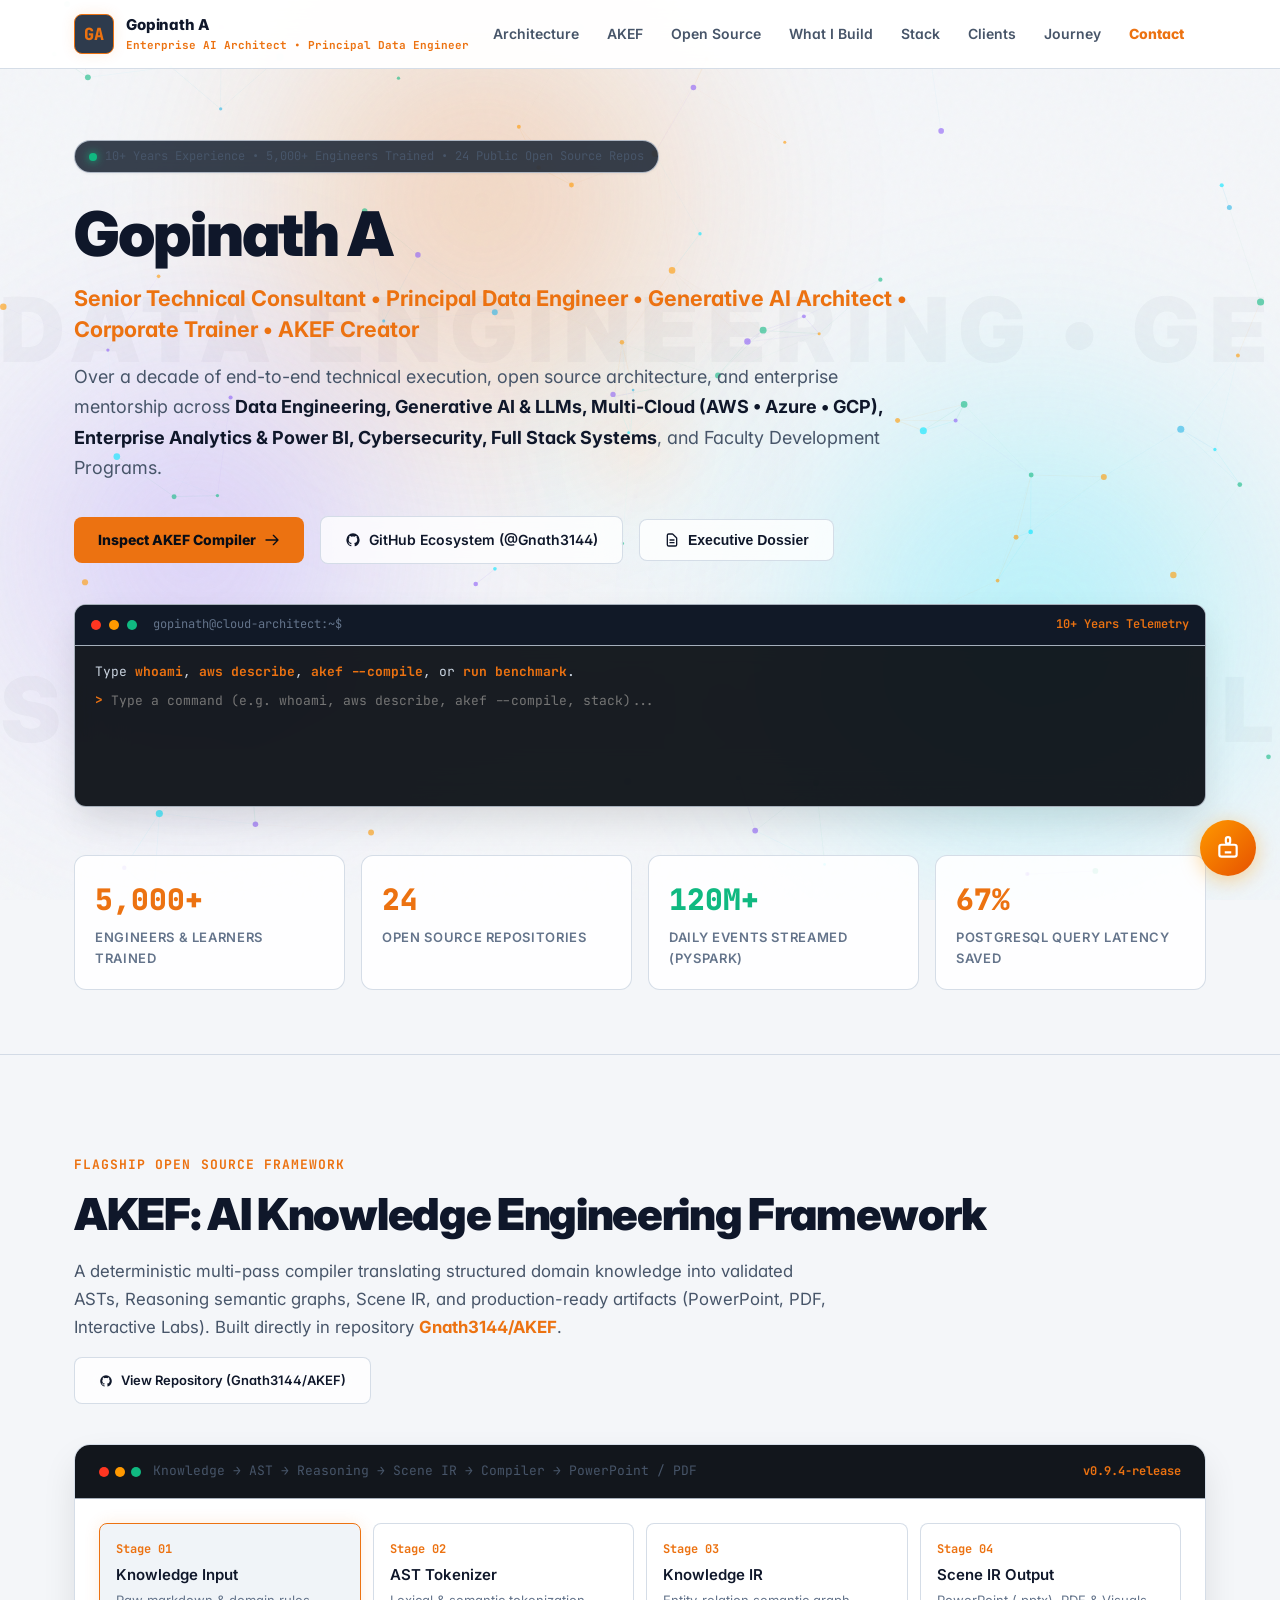
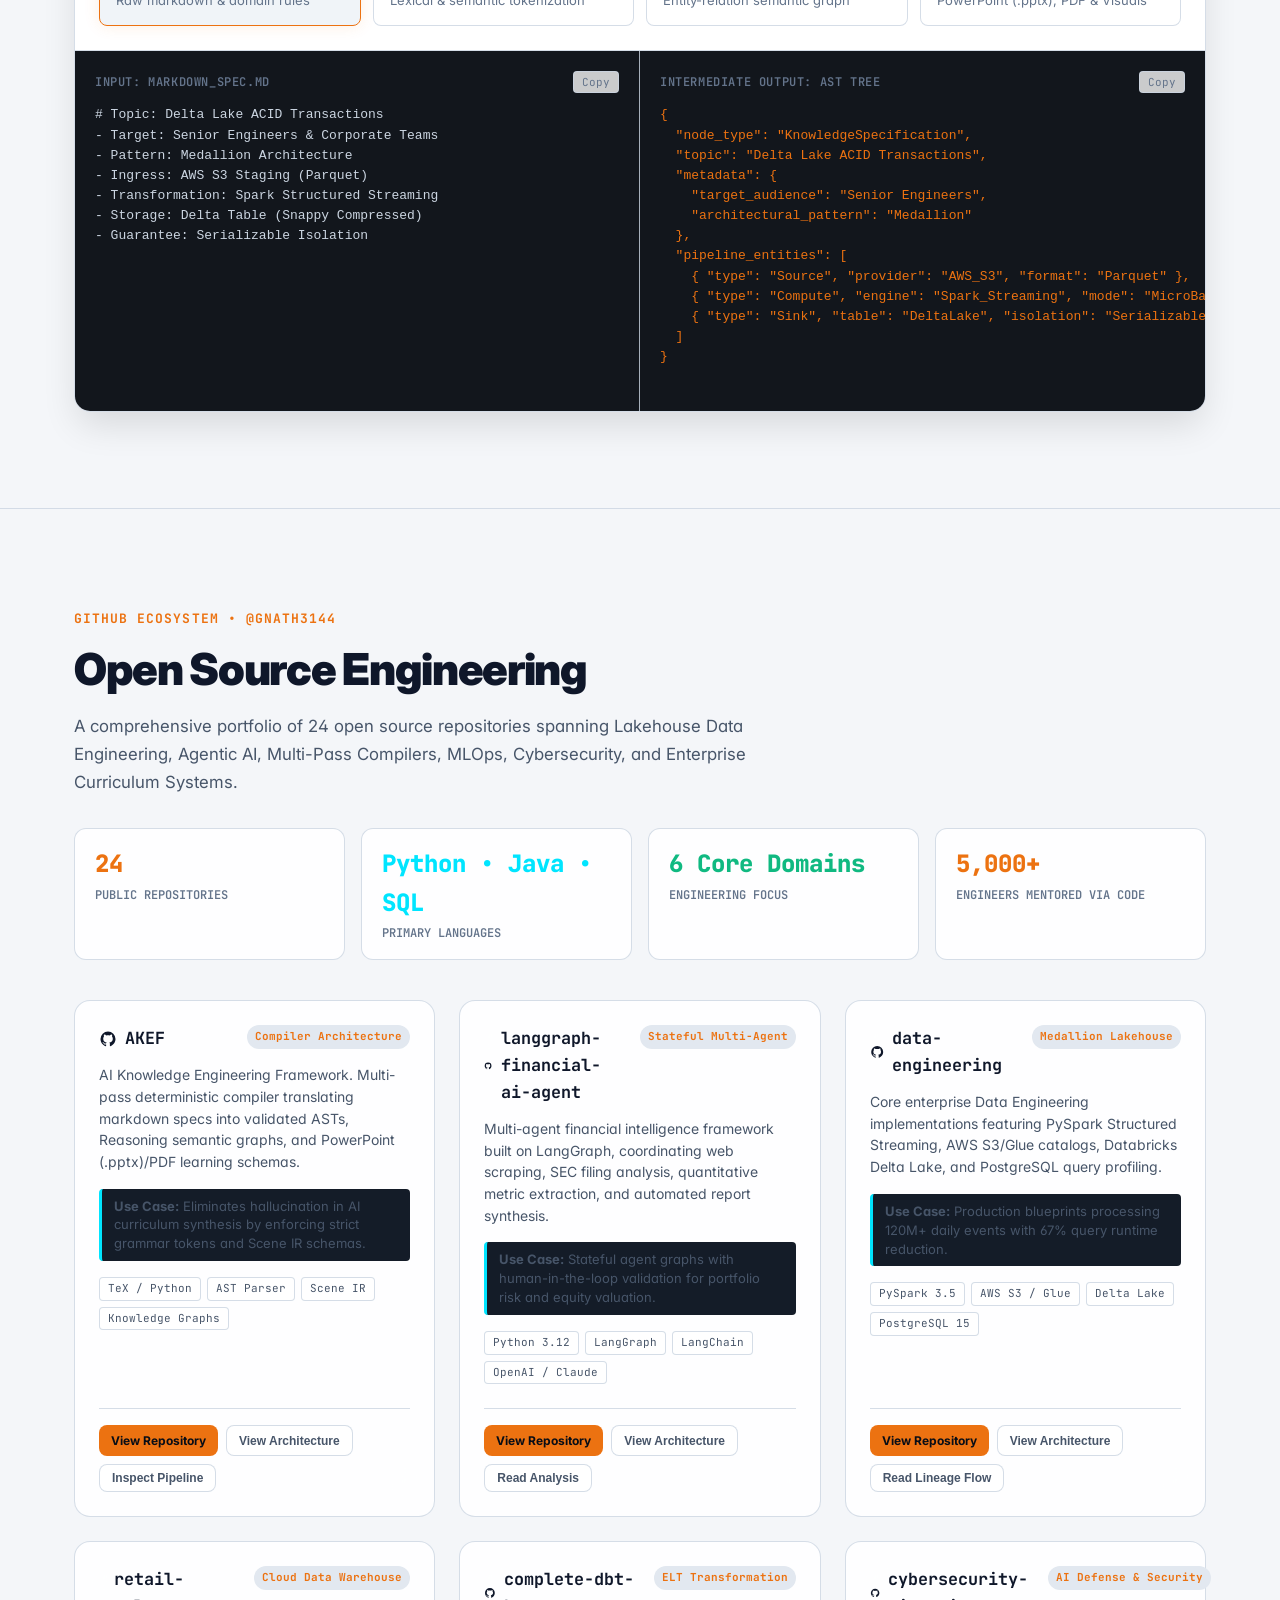
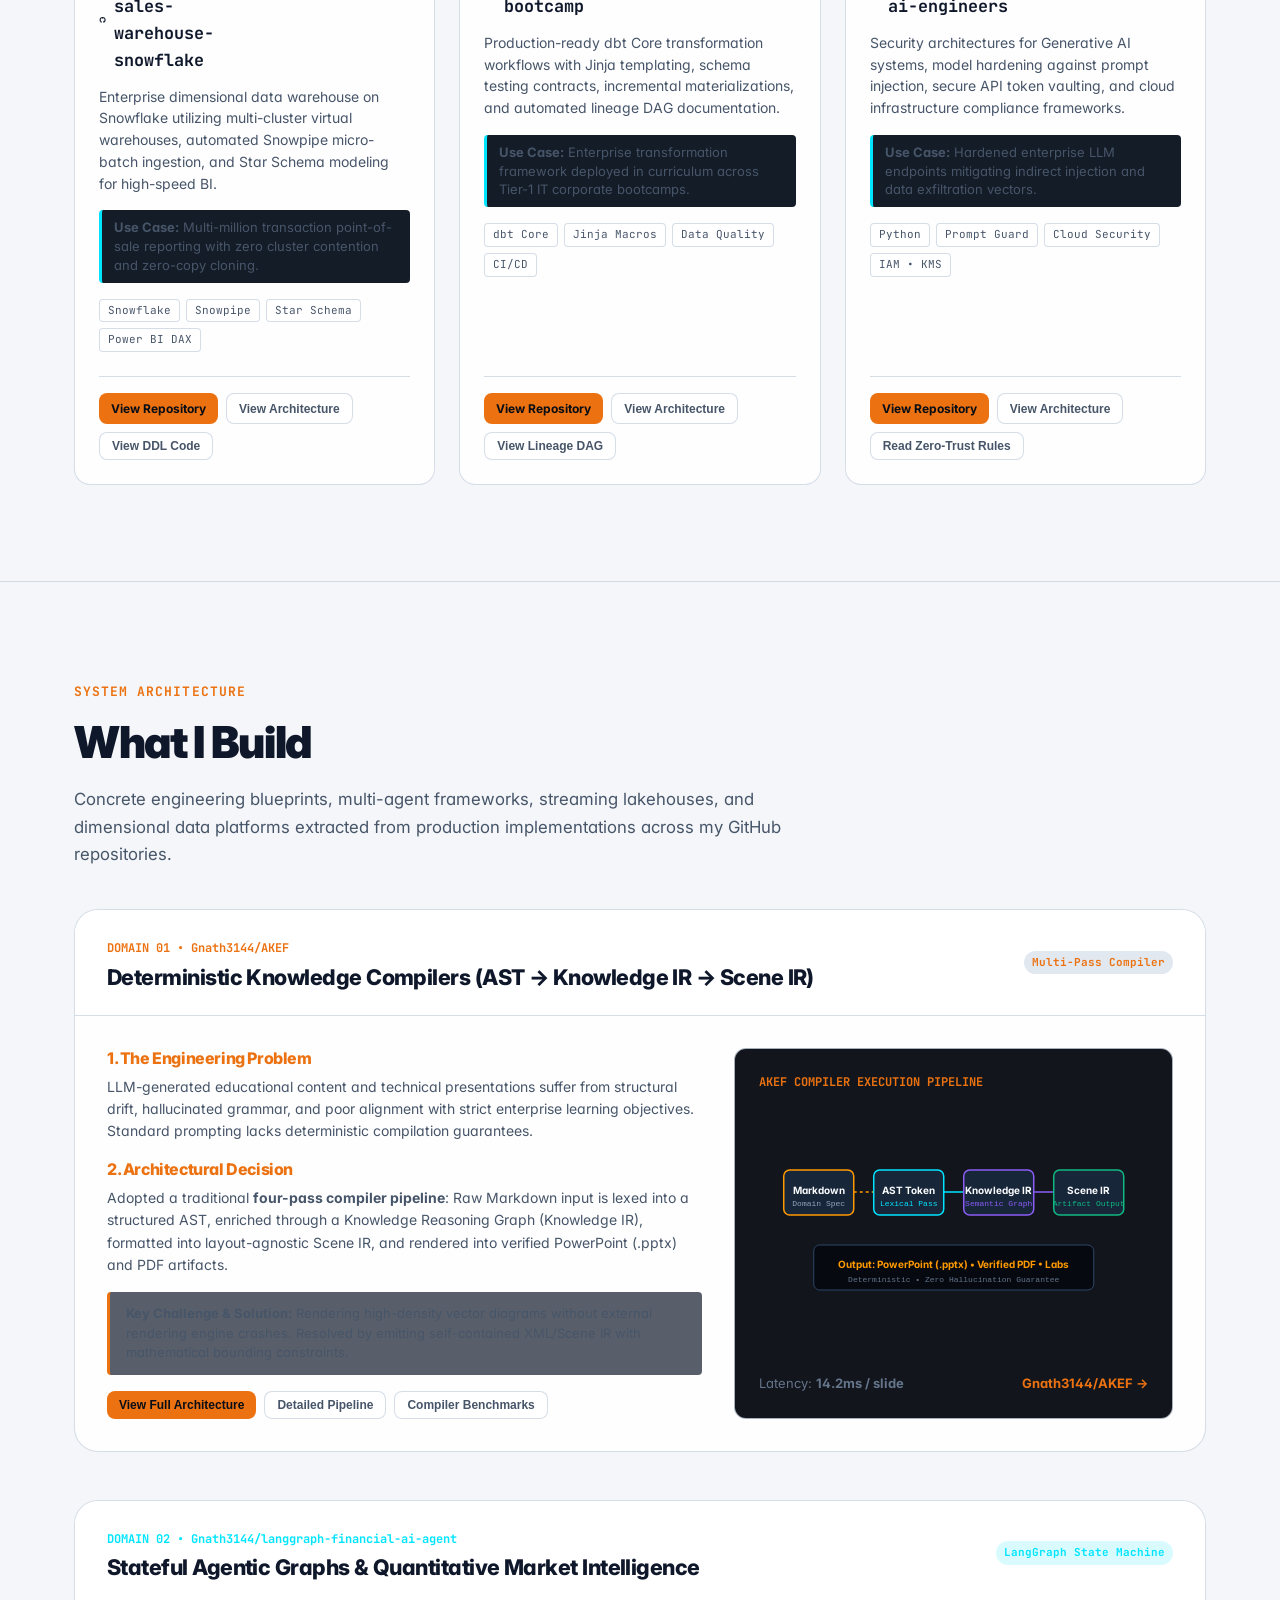
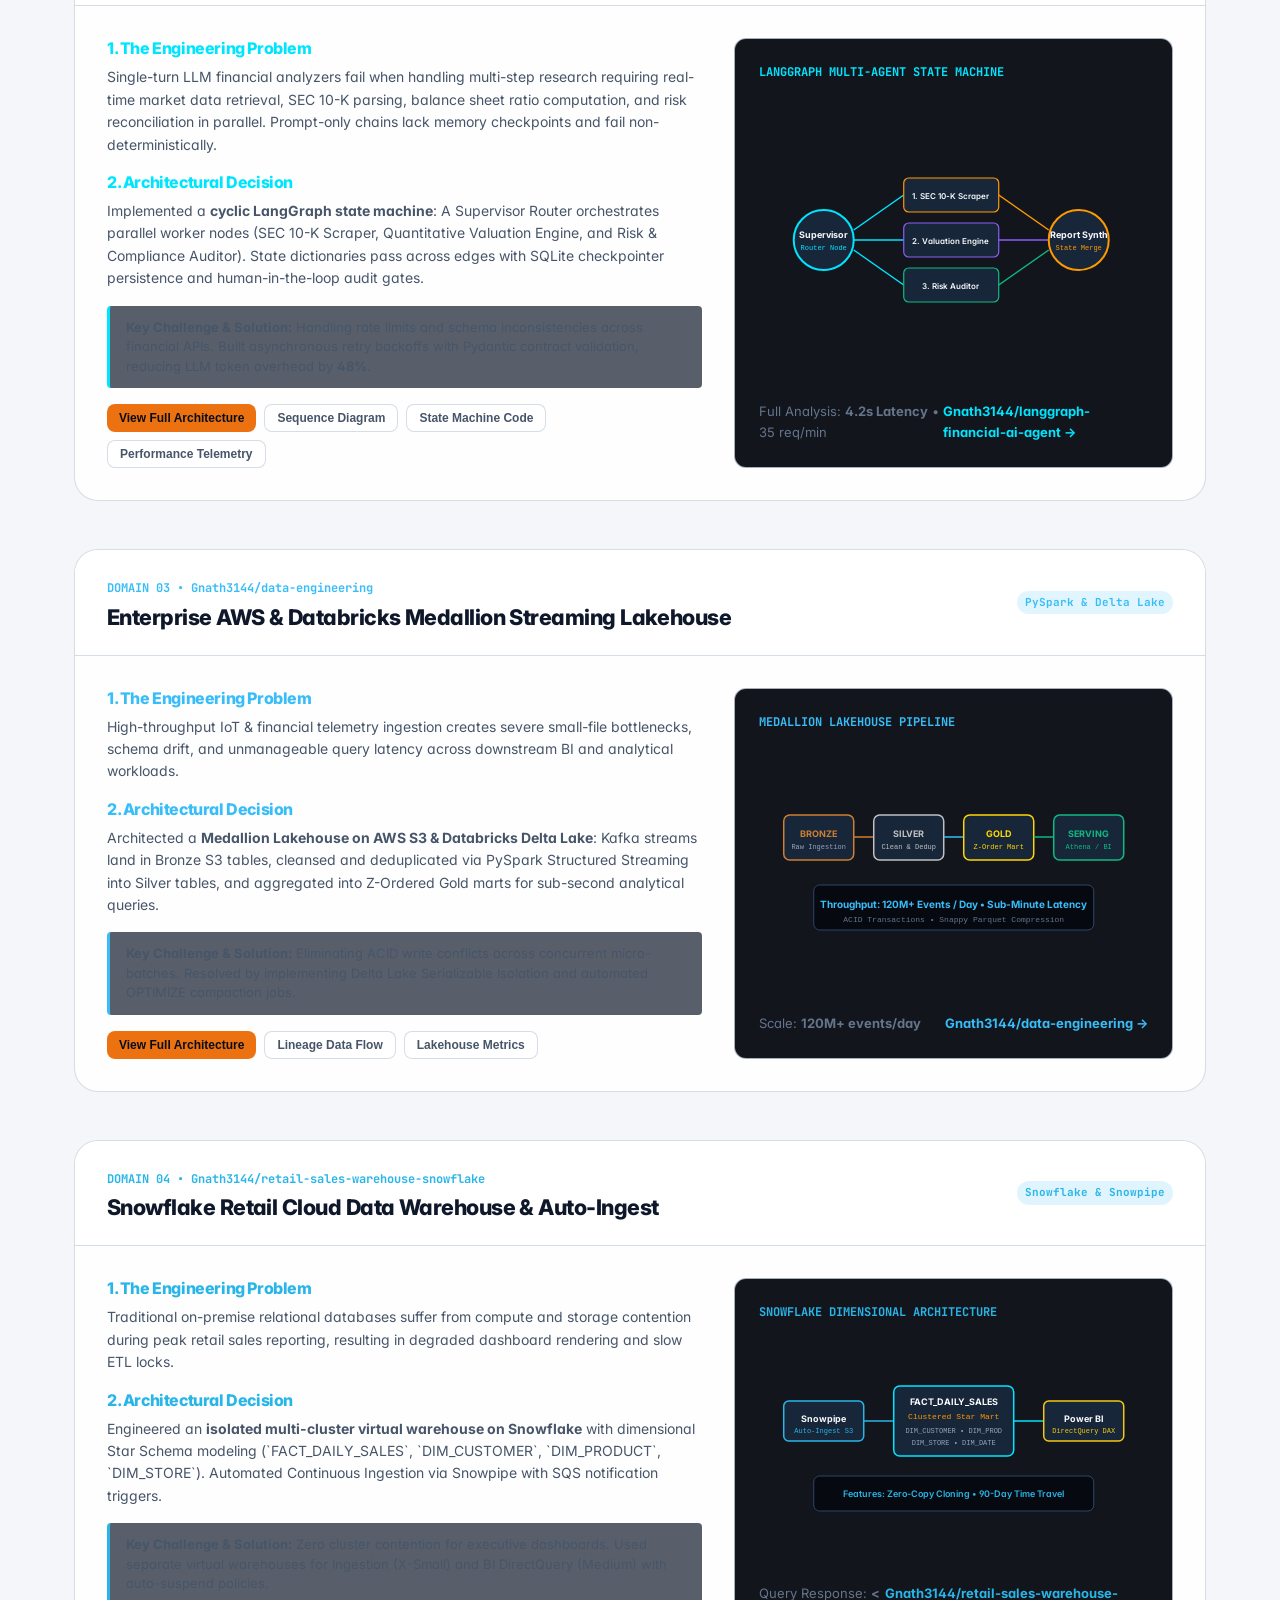
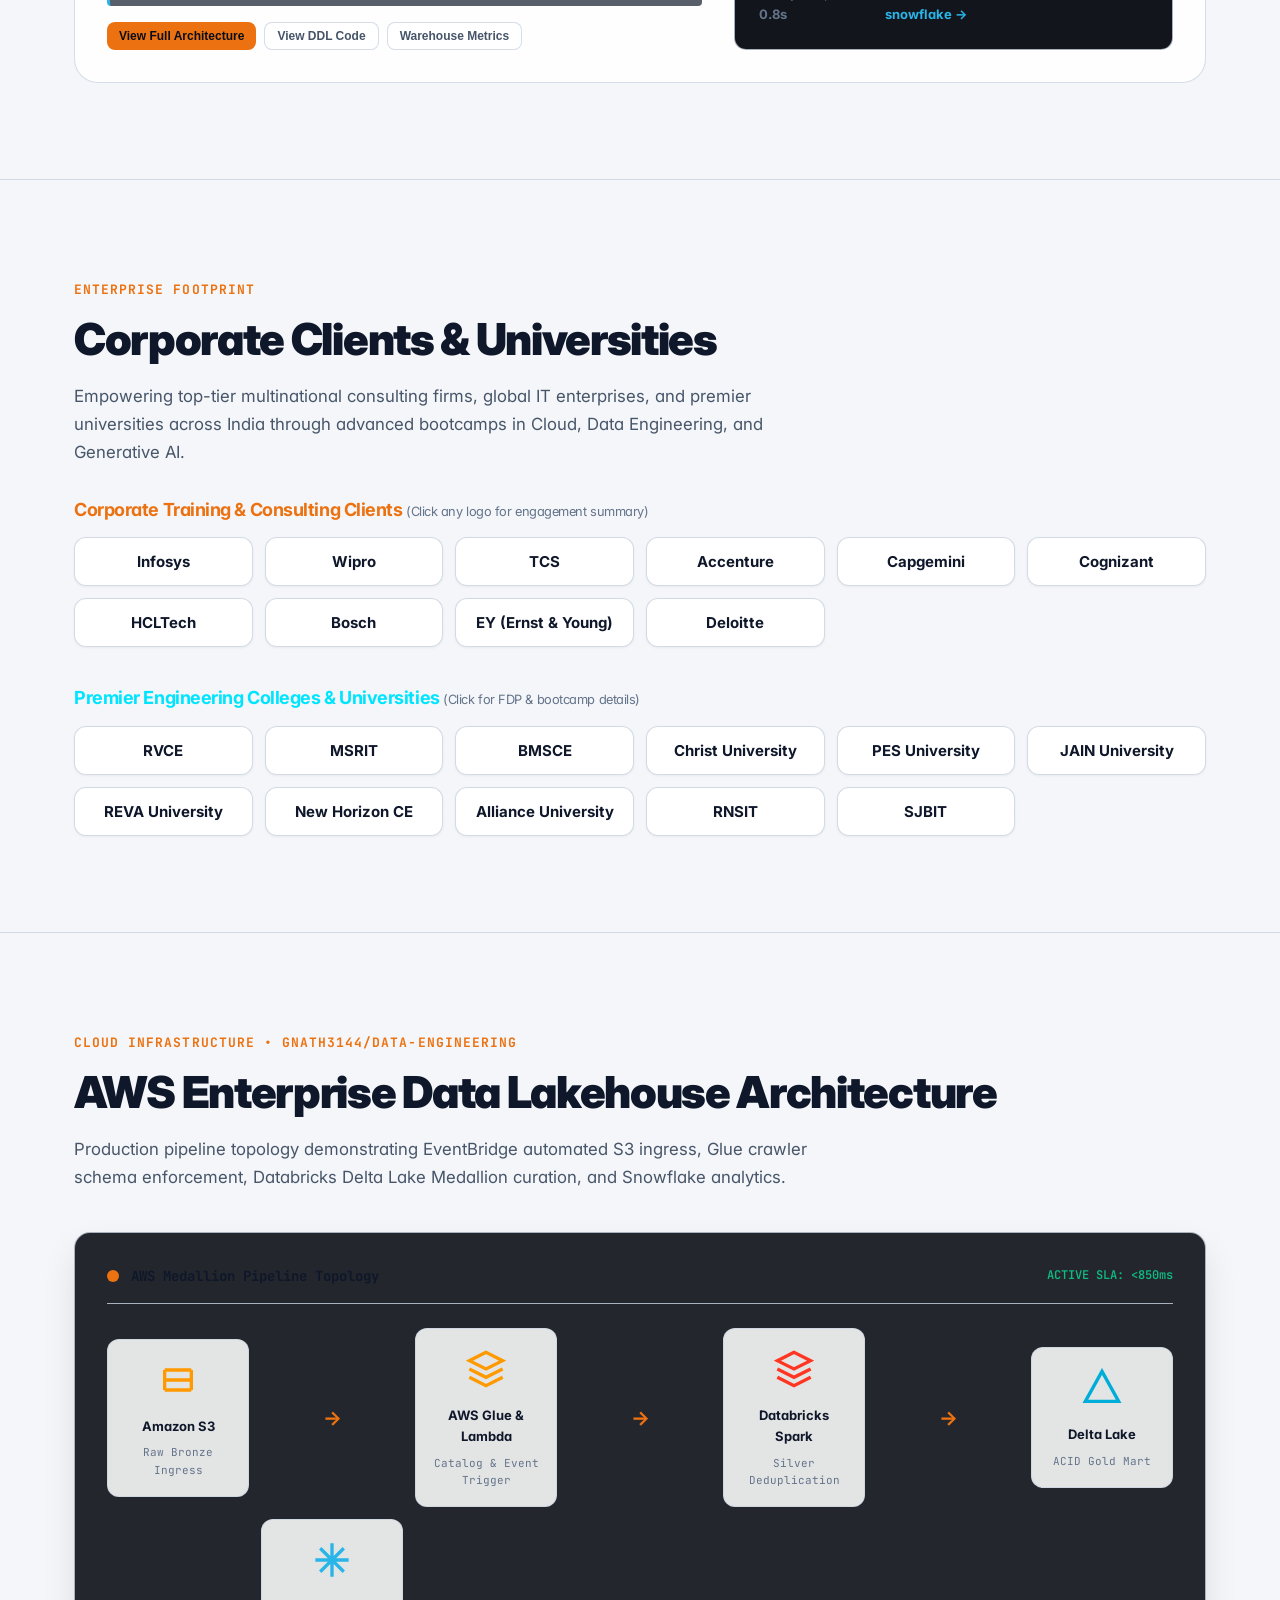
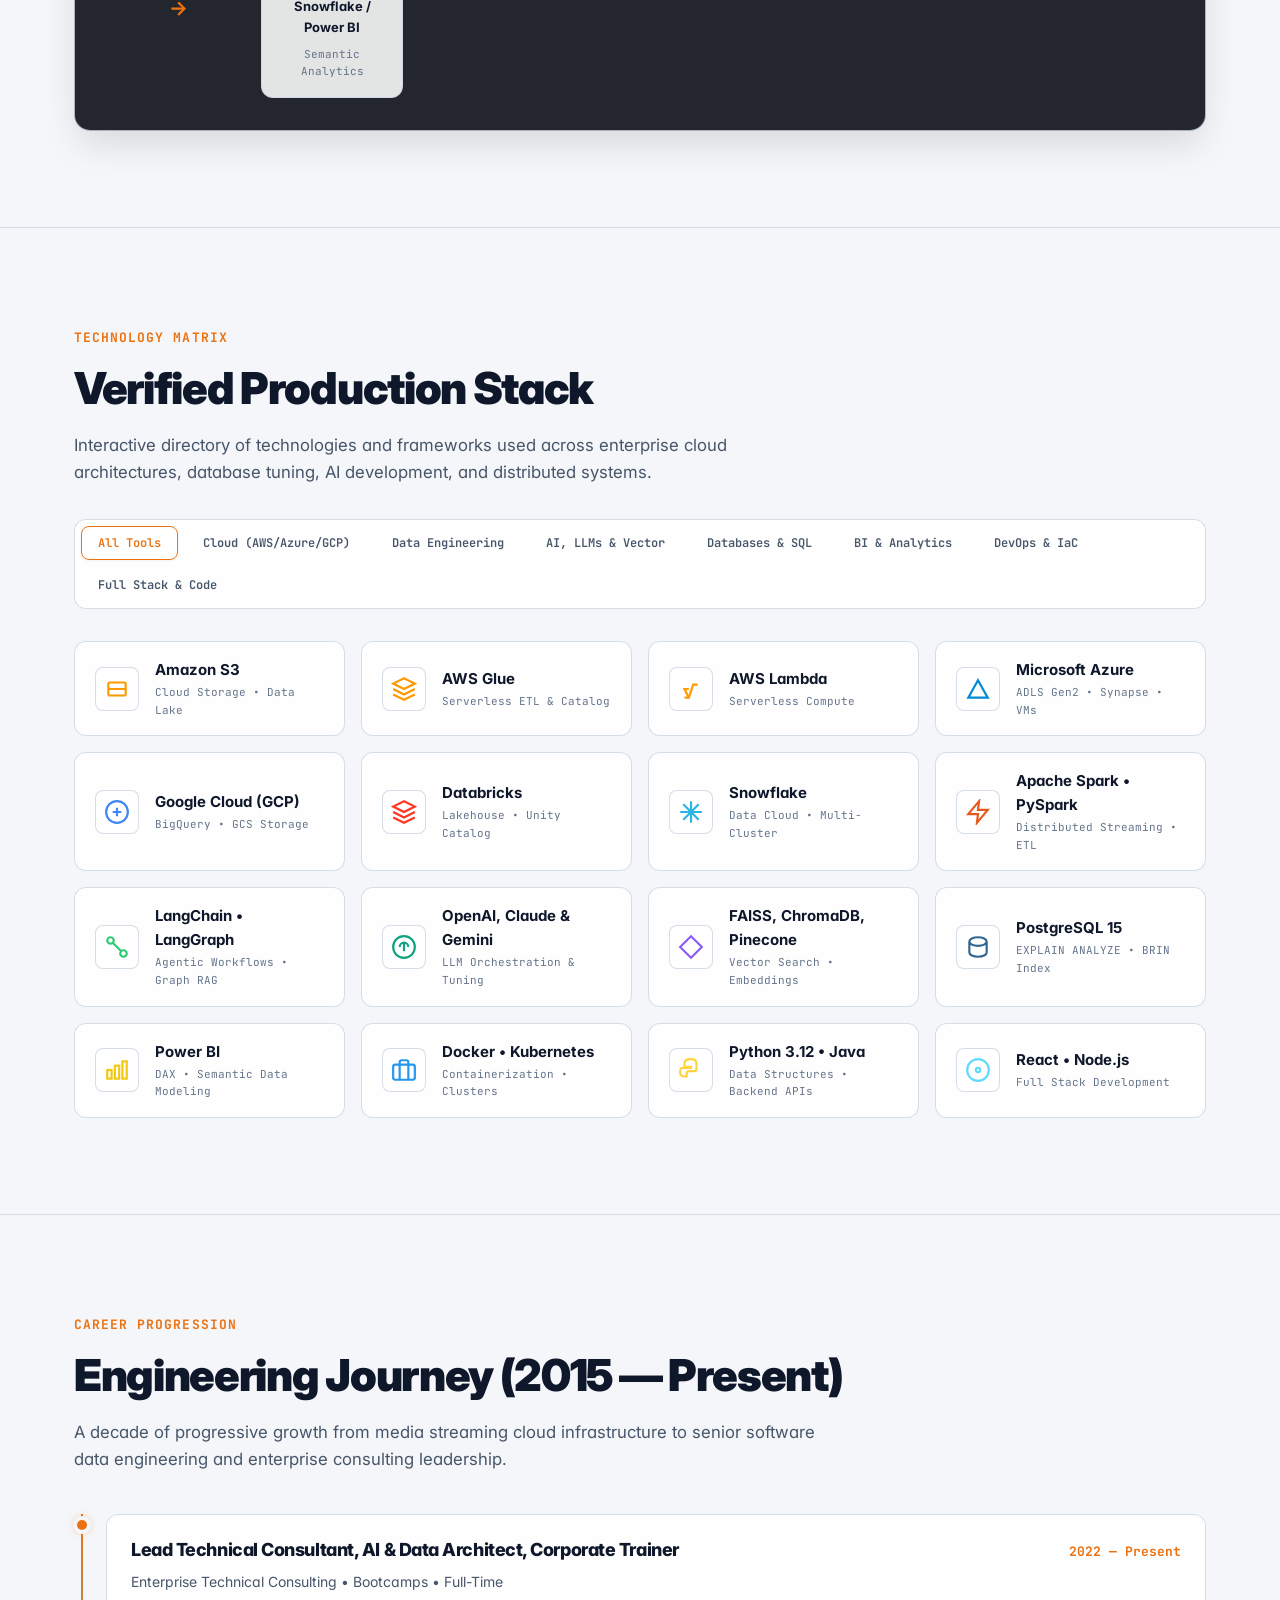
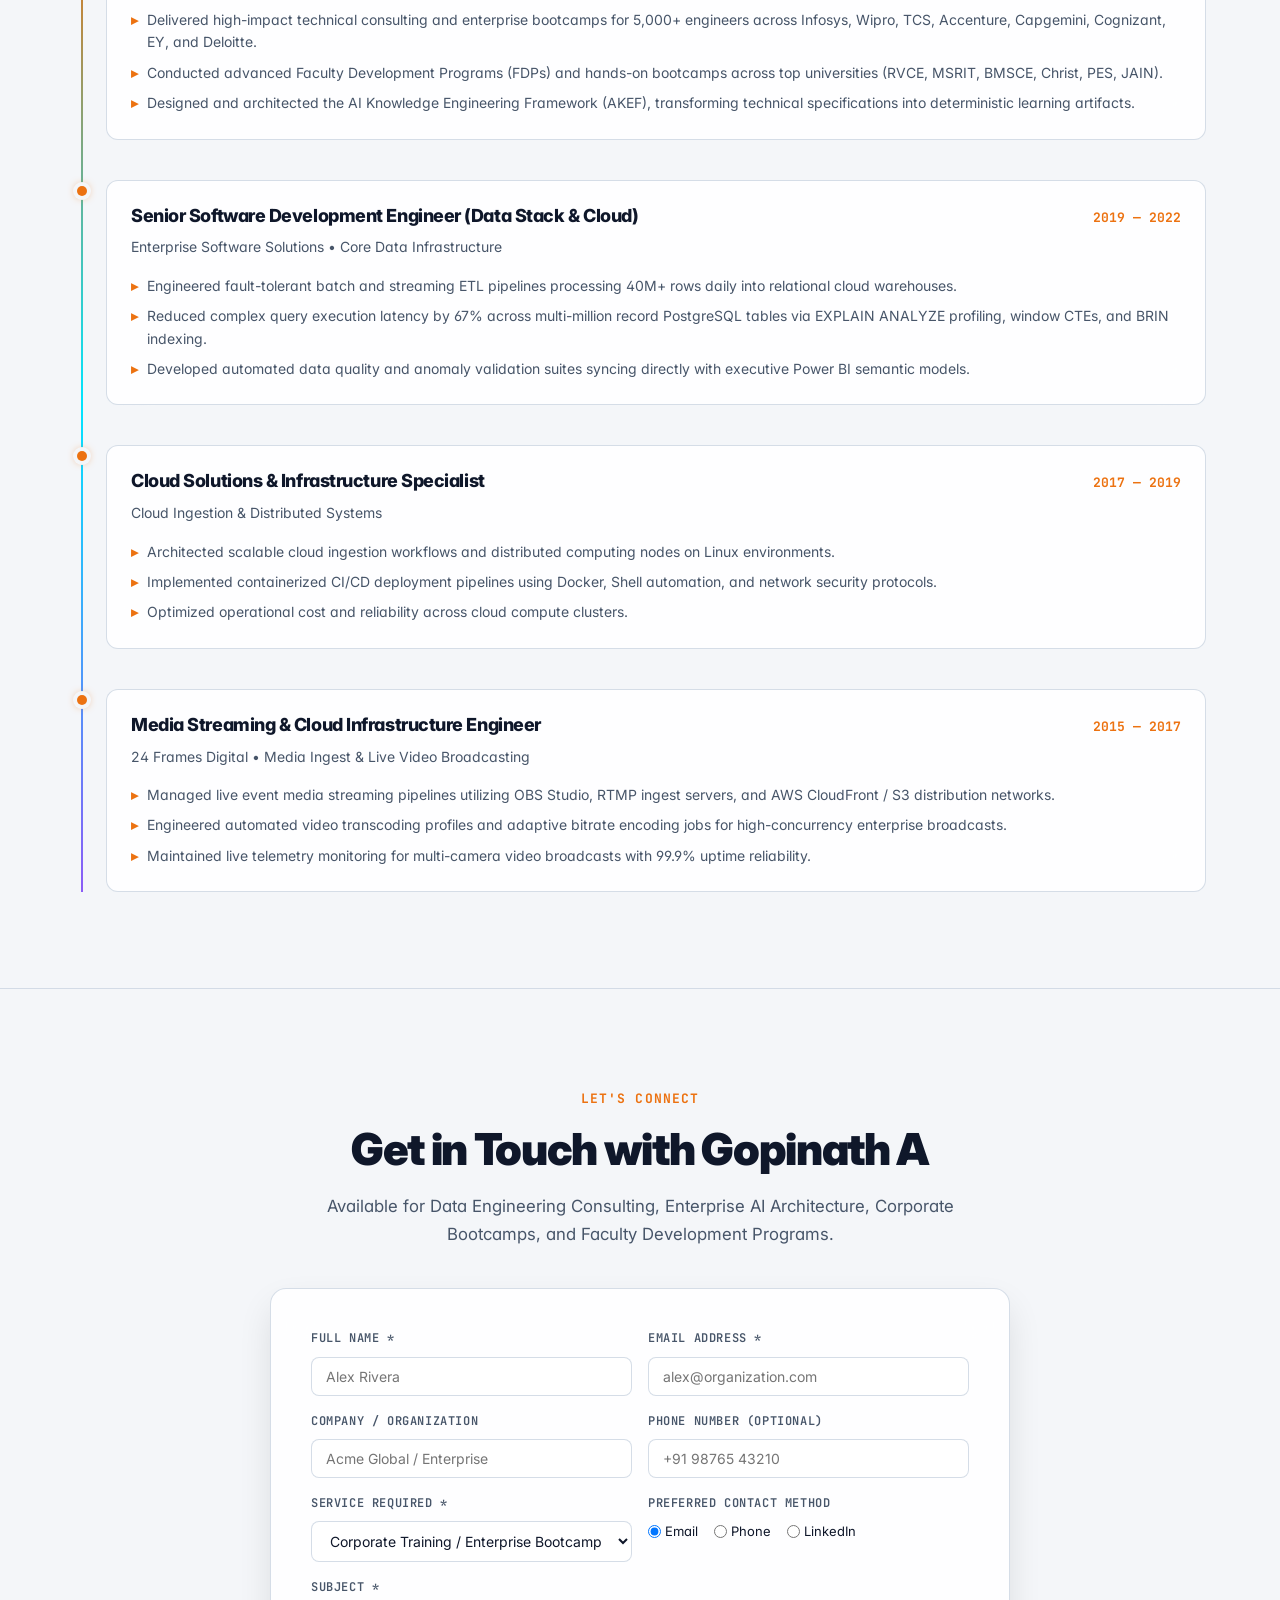
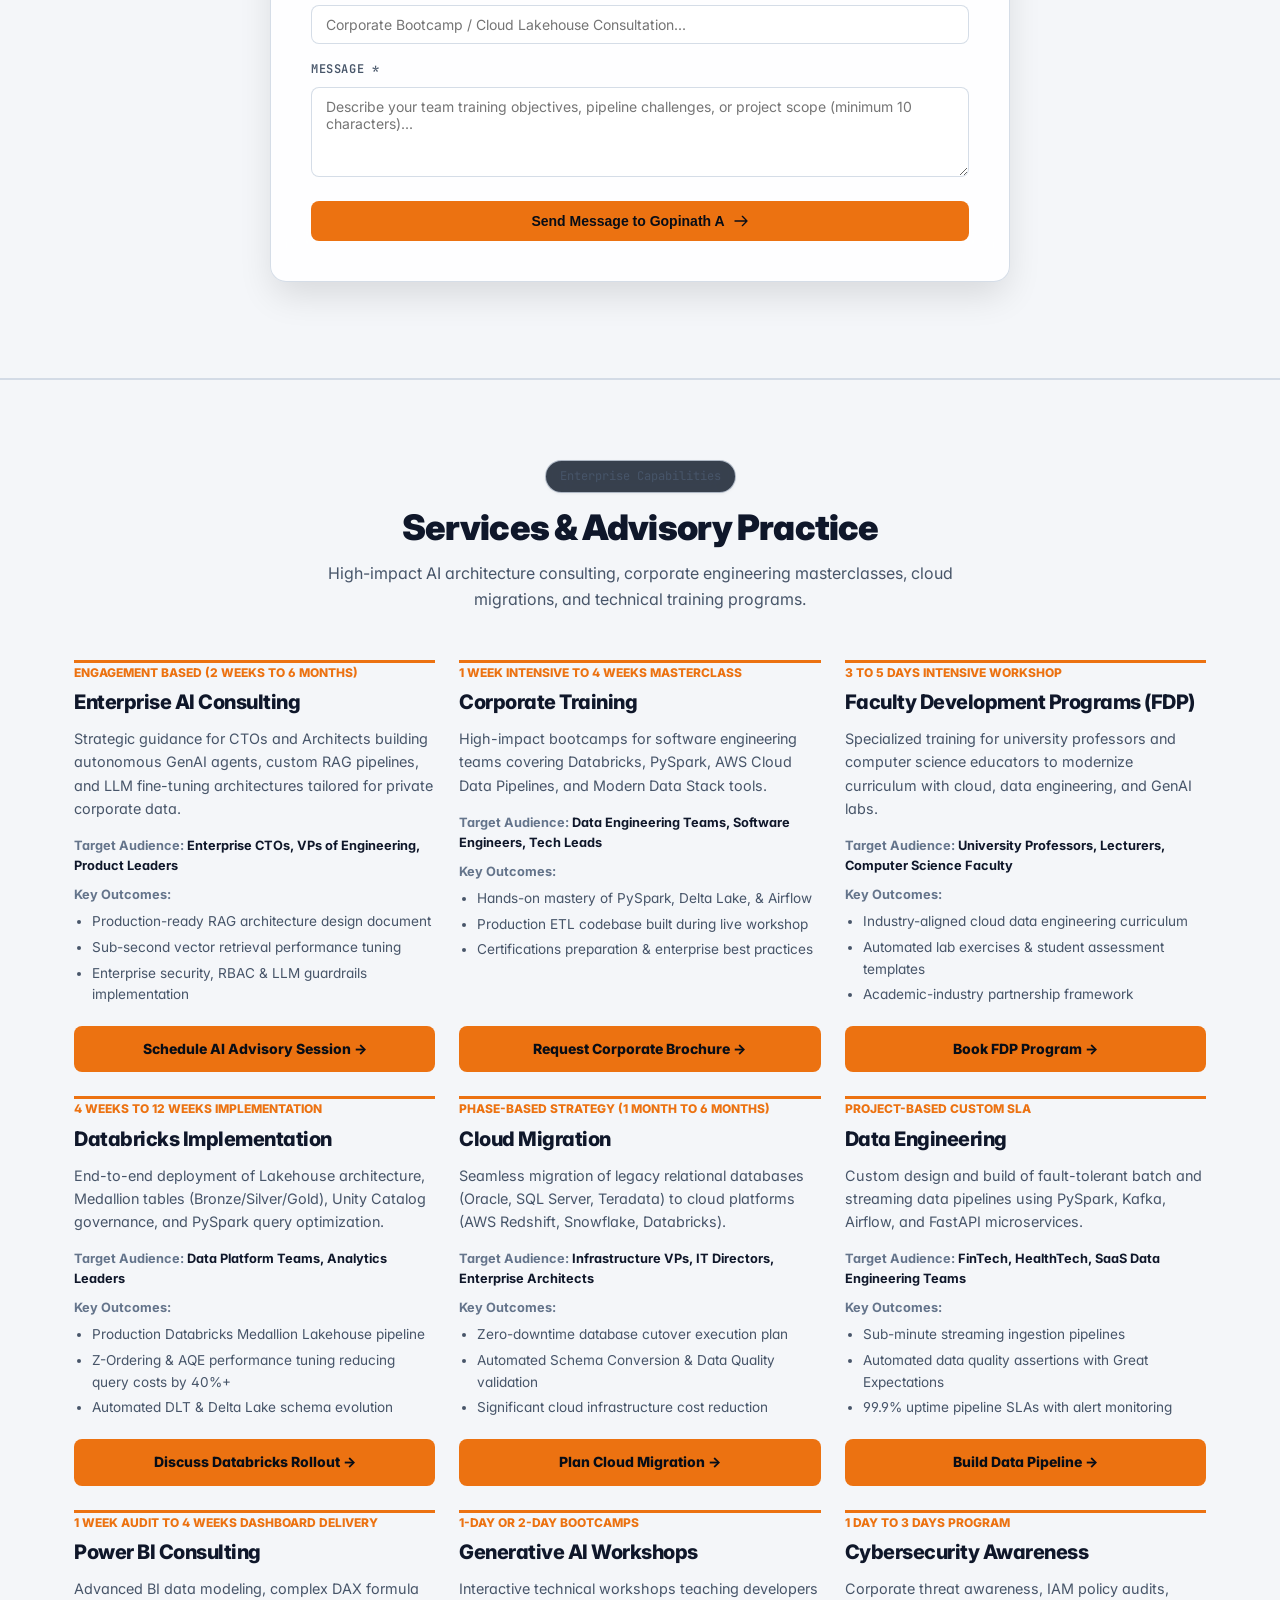
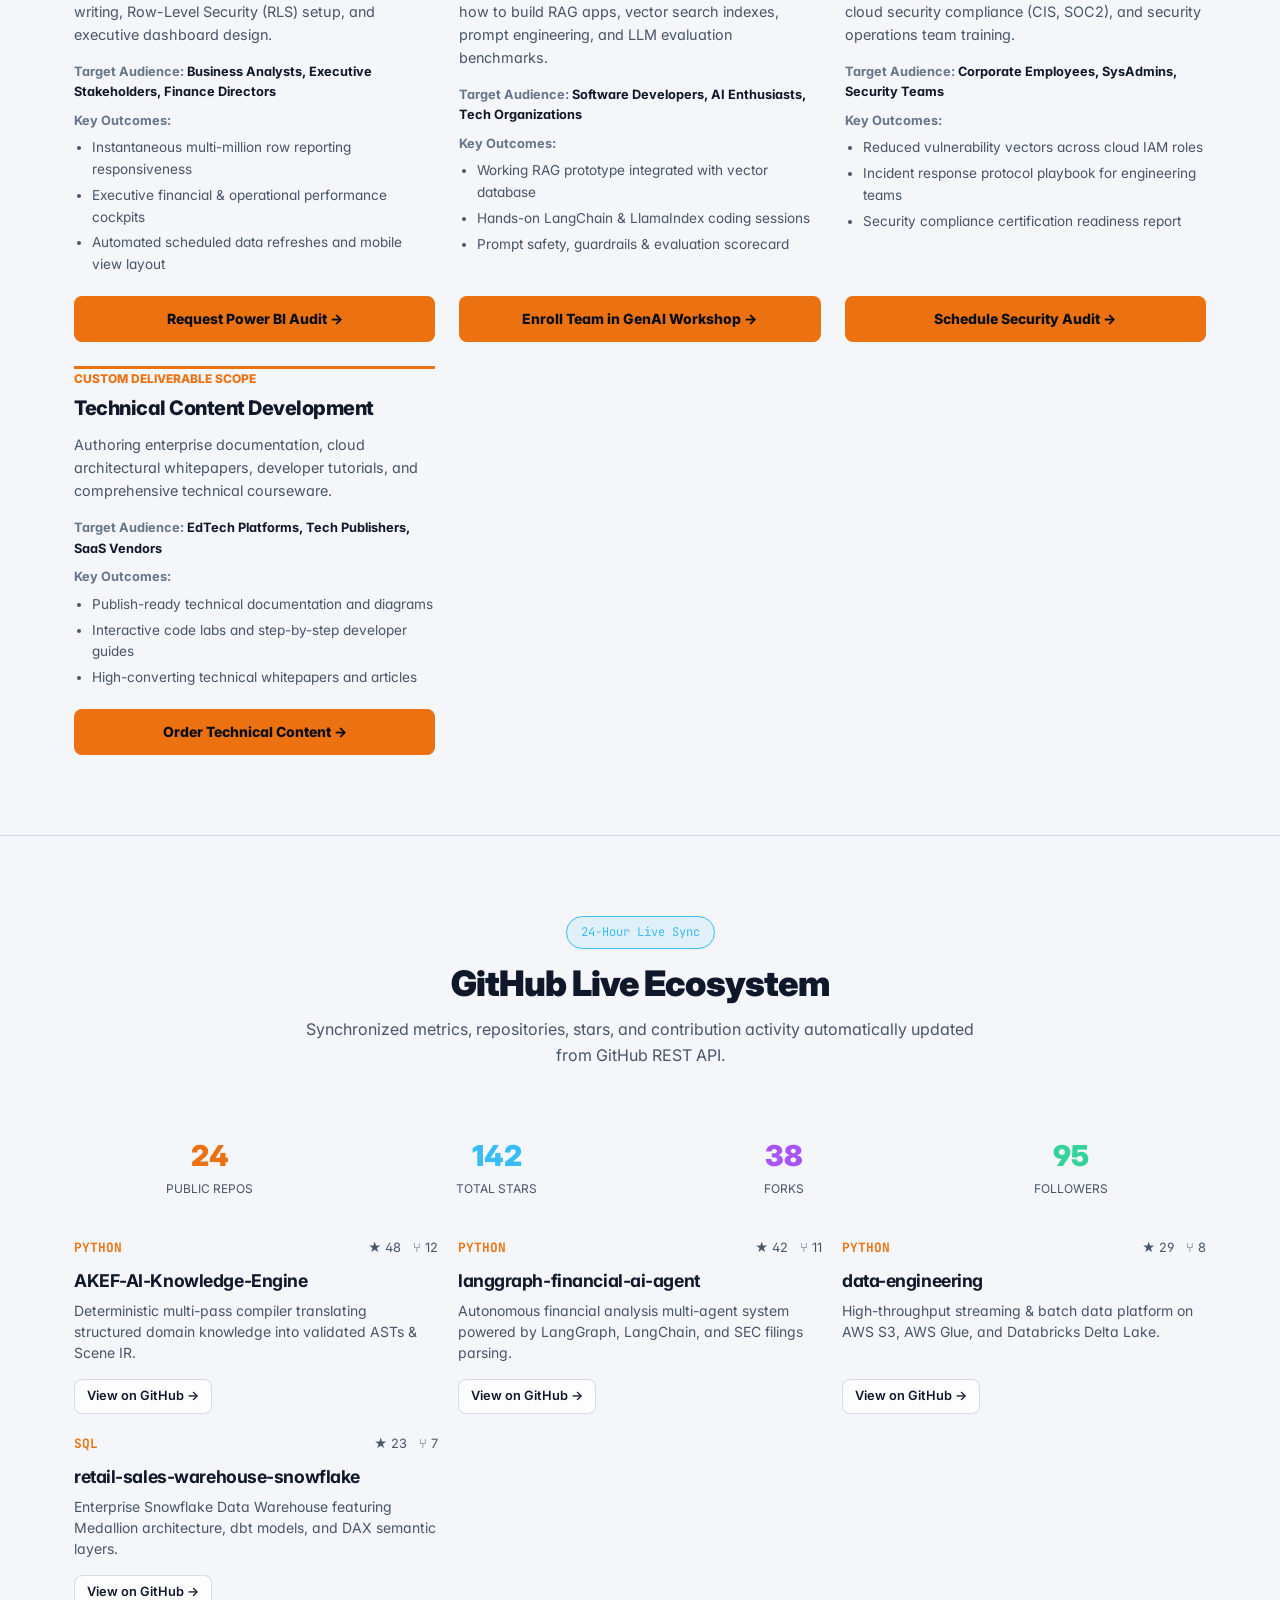
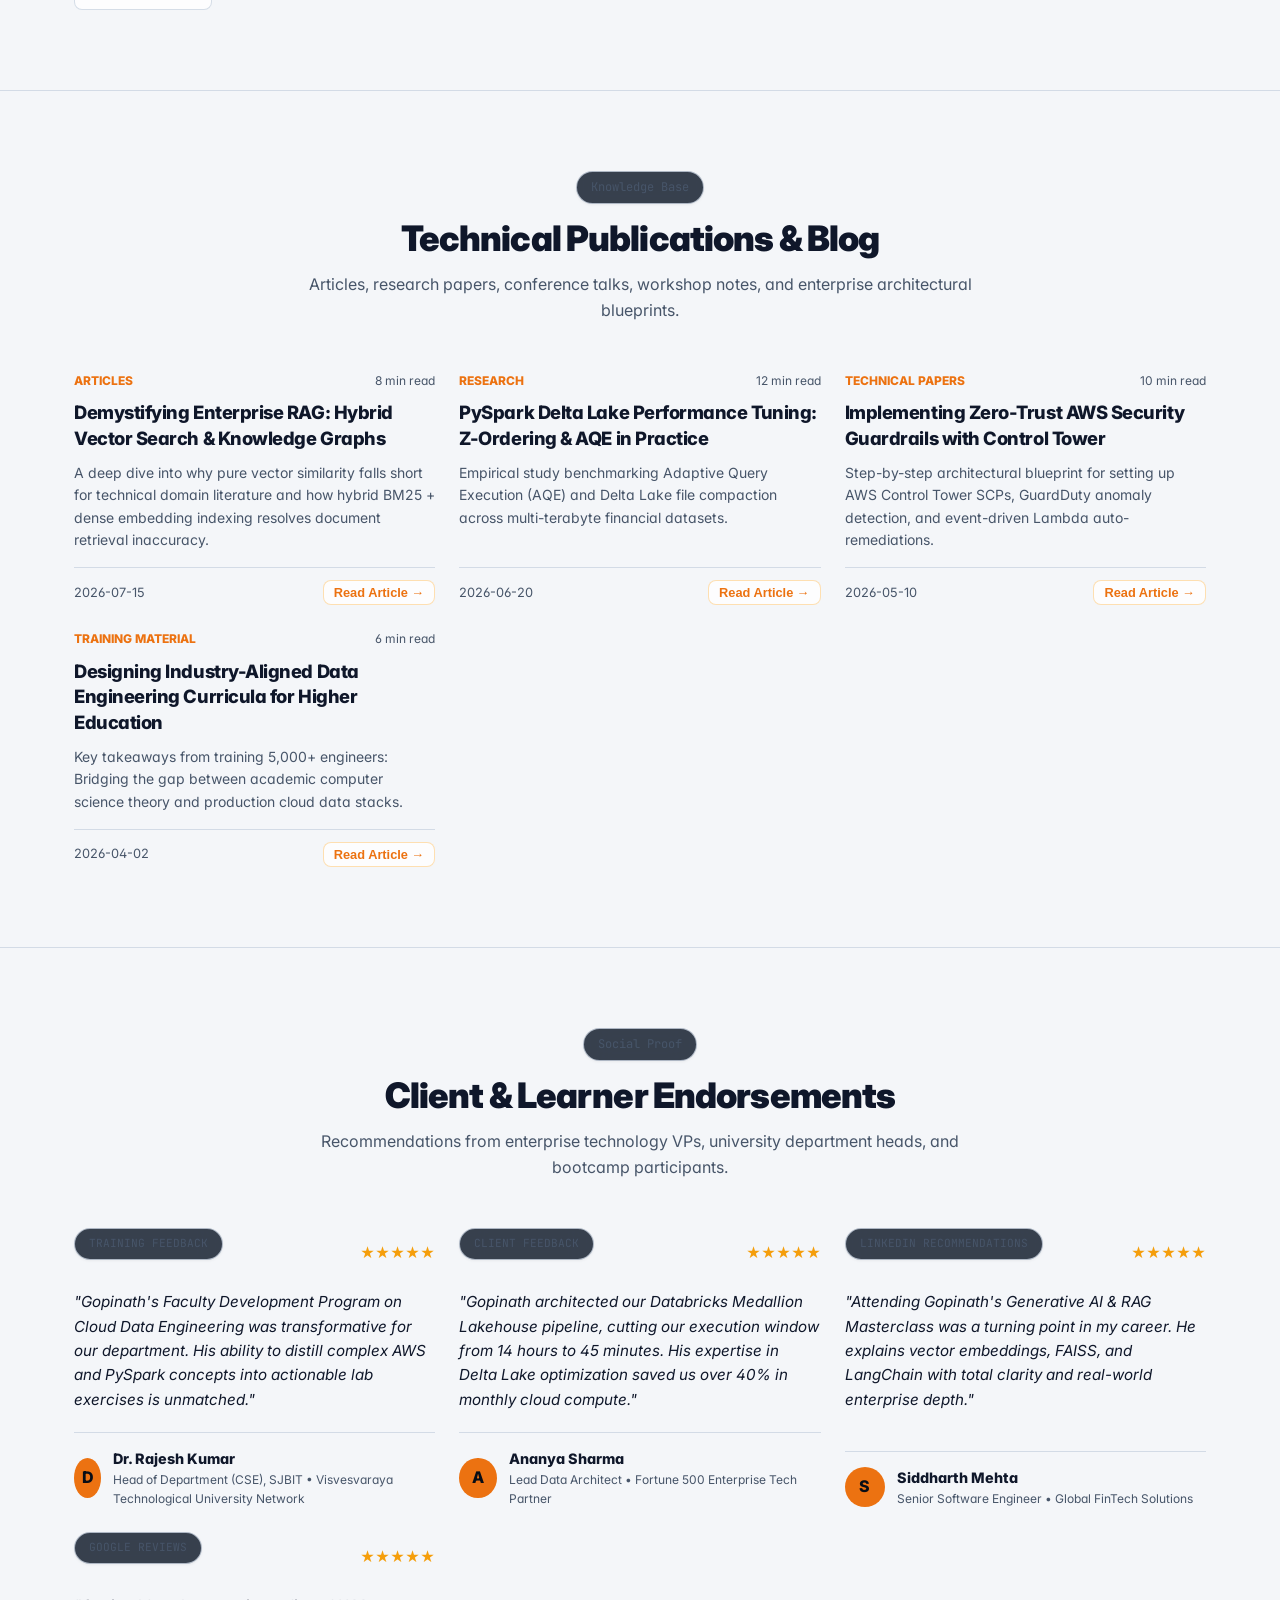
==== commit ba505eb9: "feat: complete Phase 1 website audit fixes - architecture fallback, blog reader modal, document prev" ====
--- a/index.html
+++ b/index.html
@@ -9,19 +9,20 @@
     <meta name="keywords" content="Gopinath A, Enterprise AI Architect, Principal Data Engineer, AKEF, LangGraph, AWS Cloud, Databricks, Snowflake, PySpark, Corporate Trainer, Bangalore">
     <meta name="author" content="Gopinath A">
     <meta name="robots" content="index, follow">
-    <link rel="canonical" href="http://gopinath-cloud-portfolio-724394717120.s3-website.ap-south-1.amazonaws.com/">
+    <link rel="canonical" href="https://gnath3144.github.io/AWS-Cloud_Portfolio/">
 
     <!-- Open Graph / Facebook -->
     <meta property="og:type" content="website">
-    <meta property="og:url" content="http://gopinath-cloud-portfolio-724394717120.s3-website.ap-south-1.amazonaws.com/">
+    <meta property="og:url" content="https://gnath3144.github.io/AWS-Cloud_Portfolio/">
     <meta property="og:title" content="Gopinath A | Enterprise AI Architect &amp; Principal Data Engineer">
     <meta property="og:description" content="10+ Years Experience &bull; 5,000+ Engineers Trained &bull; 24 Public Open Source Repos &bull; Creator of AKEF Framework.">
-    <meta property="og:image" content="https://raw.githubusercontent.com/Gnath3144/AWS-Cloud_Portfolio/main/images/og-preview.png">
+    <meta property="og:image" content="https://gnath3144.github.io/AWS-Cloud_Portfolio/images/og-preview.png">
 
     <!-- Twitter -->
     <meta name="twitter:card" content="summary_large_image">
     <meta name="twitter:title" content="Gopinath A | Enterprise AI Architect &amp; Principal Data Engineer">
     <meta name="twitter:description" content="Senior Technical Consultant, Principal Data Engineer &amp; Creator of AKEF. AWS, Databricks, Snowflake, LangGraph.">
+    <meta name="twitter:image" content="https://gnath3144.github.io/AWS-Cloud_Portfolio/images/og-preview.png">
 
     <!-- JSON-LD Structured Data -->
     <script type="application/ld+json">
@@ -31,7 +32,7 @@
       "name": "Gopinath A",
       "jobTitle": "Enterprise AI Architect & Principal Data Engineering Consultant",
       "description": "Senior Technical Consultant, Principal Data Engineer, Generative AI Architect, and Creator of AKEF with 10+ years of experience across AWS Cloud, Databricks, Snowflake, and mentoring 5,000+ engineers.",
-      "url": "http://gopinath-cloud-portfolio-724394717120.s3-website.ap-south-1.amazonaws.com",
+      "url": "https://gnath3144.github.io/AWS-Cloud_Portfolio/",
       "sameAs": [
         "https://github.com/Gnath3144"
       ],
@@ -1402,28 +1403,28 @@
                             <h4 style="font-weight: 800; font-size: 1rem; color: var(--text-primary);">Executive Resume (PDF)</h4>
                             <span style="font-size: 0.8rem; color: var(--text-secondary);">Updated 2026 &bull; Enterprise Summary</span>
                         </div>
-                        <a href="/downloads/gopinath-resume.pdf" onclick="window.trackAnalyticsEvent('download', 'resume.pdf')" download class="btn btn-primary" style="padding: 6px 14px; font-size: 0.85rem; text-decoration: none;">Download ↓</a>
+                        <button onclick="window.openDocumentModal('resume')" class="btn btn-primary" style="padding: 6px 14px; font-size: 0.85rem; cursor: pointer;">Download / View ↓</button>
                     </div>
                     <div class="card card-hover" style="display: flex; align-items: center; justify-content: space-between; padding: 20px;">
                         <div>
                             <h4 style="font-weight: 800; font-size: 1rem; color: var(--text-primary);">Databricks Training Brochure</h4>
                             <span style="font-size: 0.8rem; color: var(--text-secondary);">4-Week Corporate Masterclass</span>
                         </div>
-                        <a href="/downloads/databricks-training-brochure.pdf" onclick="window.trackAnalyticsEvent('download', 'databricks-brochure.pdf')" download class="btn btn-secondary" style="padding: 6px 14px; font-size: 0.85rem; text-decoration: none;">Download ↓</a>
+                        <button onclick="window.openDocumentModal('databricks-brochure')" class="btn btn-secondary" style="padding: 6px 14px; font-size: 0.85rem; cursor: pointer;">Download / View ↓</button>
                     </div>
                     <div class="card card-hover" style="display: flex; align-items: center; justify-content: space-between; padding: 20px;">
                         <div>
                             <h4 style="font-weight: 800; font-size: 1rem; color: var(--text-primary);">Course &amp; Workshop Catalog</h4>
                             <span style="font-size: 0.8rem; color: var(--text-secondary);">Full 2026-2027 Syllabus</span>
                         </div>
-                        <a href="/downloads/course-catalog.pdf" onclick="window.trackAnalyticsEvent('download', 'course-catalog.pdf')" download class="btn btn-secondary" style="padding: 6px 14px; font-size: 0.85rem; text-decoration: none;">Download ↓</a>
+                        <button onclick="window.openDocumentModal('course-catalog')" class="btn btn-secondary" style="padding: 6px 14px; font-size: 0.85rem; cursor: pointer;">Download / View ↓</button>
                     </div>
                     <div class="card card-hover" style="display: flex; align-items: center; justify-content: space-between; padding: 20px;">
                         <div>
                             <h4 style="font-weight: 800; font-size: 1rem; color: var(--text-primary);">AKEF Architecture Whitepaper</h4>
                             <span style="font-size: 0.8rem; color: var(--text-secondary);">Autonomous RAG Compiler</span>
                         </div>
-                        <a href="/downloads/akef-whitepaper.pdf" onclick="window.trackAnalyticsEvent('download', 'akef-whitepaper.pdf')" download class="btn btn-secondary" style="padding: 6px 14px; font-size: 0.85rem; text-decoration: none;">Download ↓</a>
+                        <button onclick="window.openDocumentModal('akef-whitepaper')" class="btn btn-secondary" style="padding: 6px 14px; font-size: 0.85rem; cursor: pointer;">Download / View ↓</button>
                     </div>
                 </div>
             </div>
@@ -1504,9 +1505,9 @@
                     <span>🌓 Toggle Dark / Light Theme</span>
                     <span class="cmd-shortcut">Theme</span>
                 </div>
-                <div class="cmd-item" onclick="window.open('/admin', '_blank')">
+                <div class="cmd-item" onclick="openAdminPortal()">
                     <span>🔐 Open Admin Lead Operations Portal</span>
-                    <span class="cmd-shortcut">/admin</span>
+                    <span class="cmd-shortcut">admin/</span>
                 </div>
             </div>
         </div>
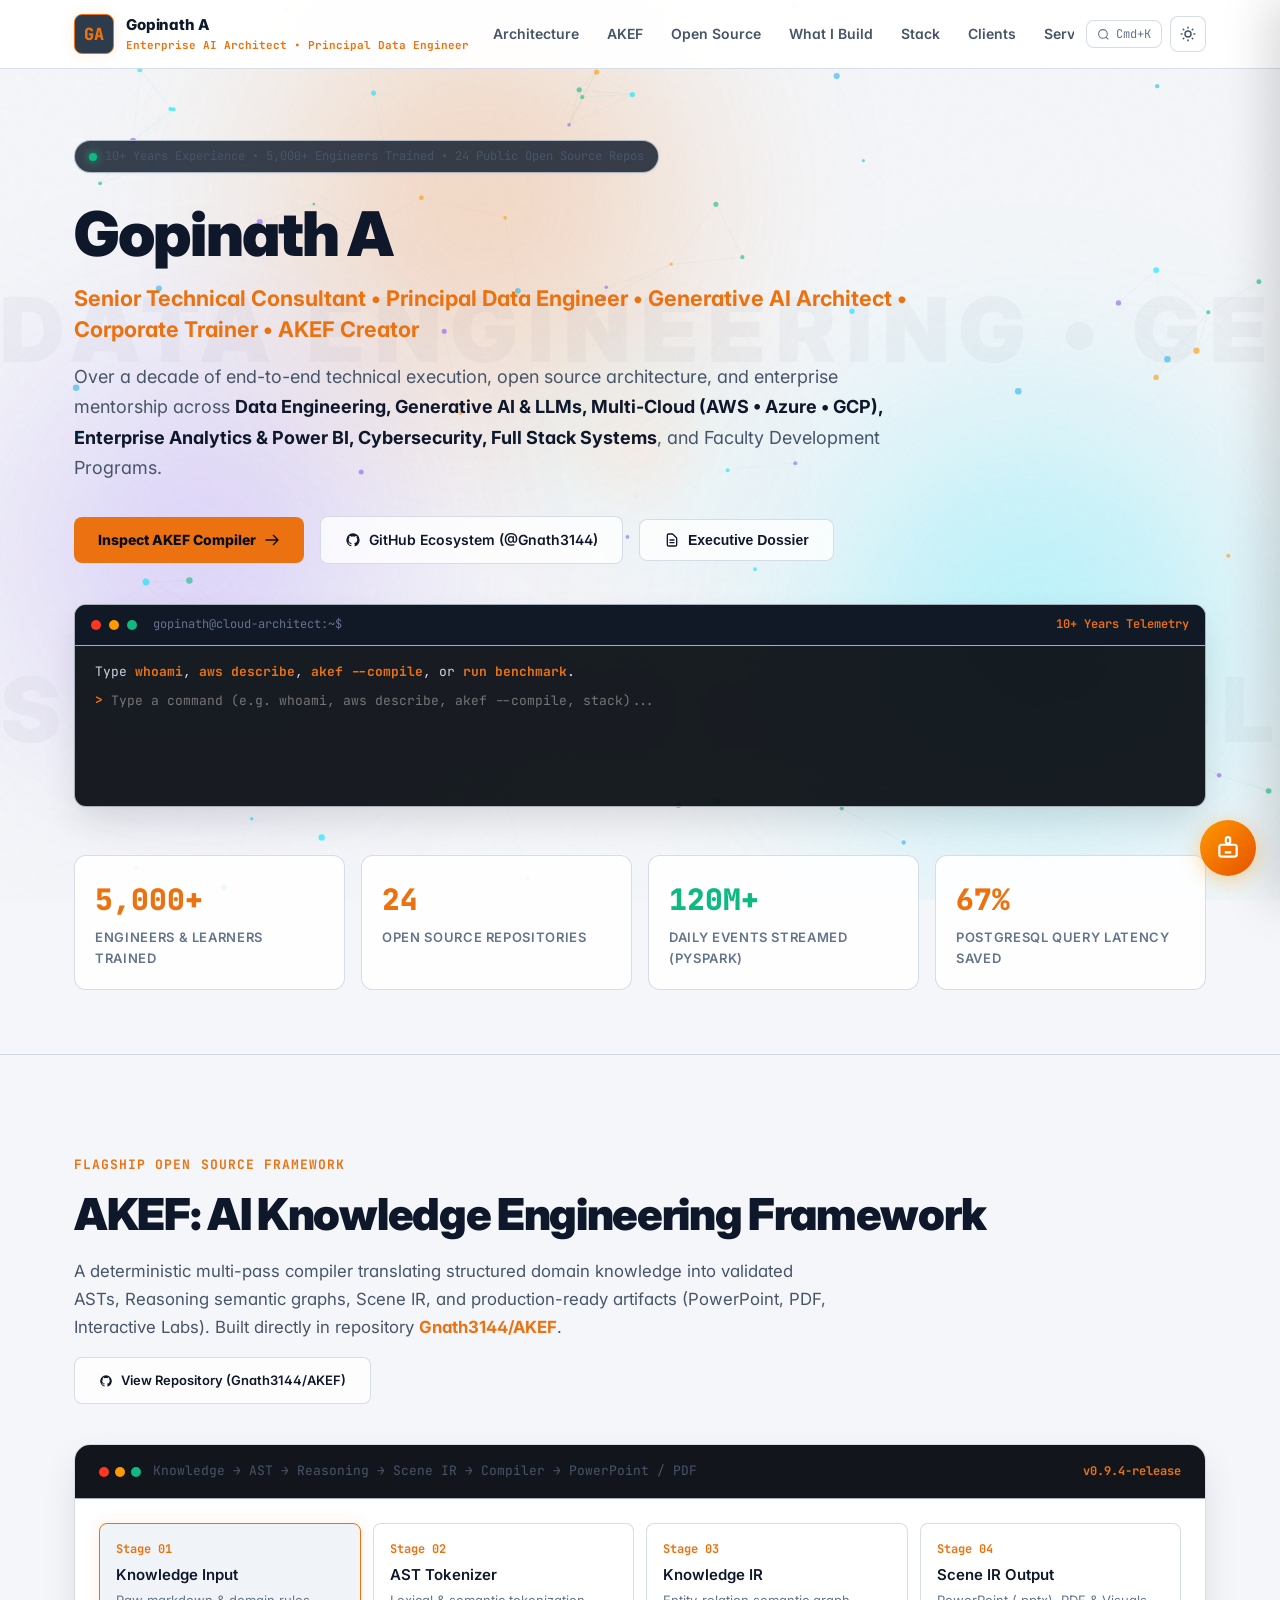
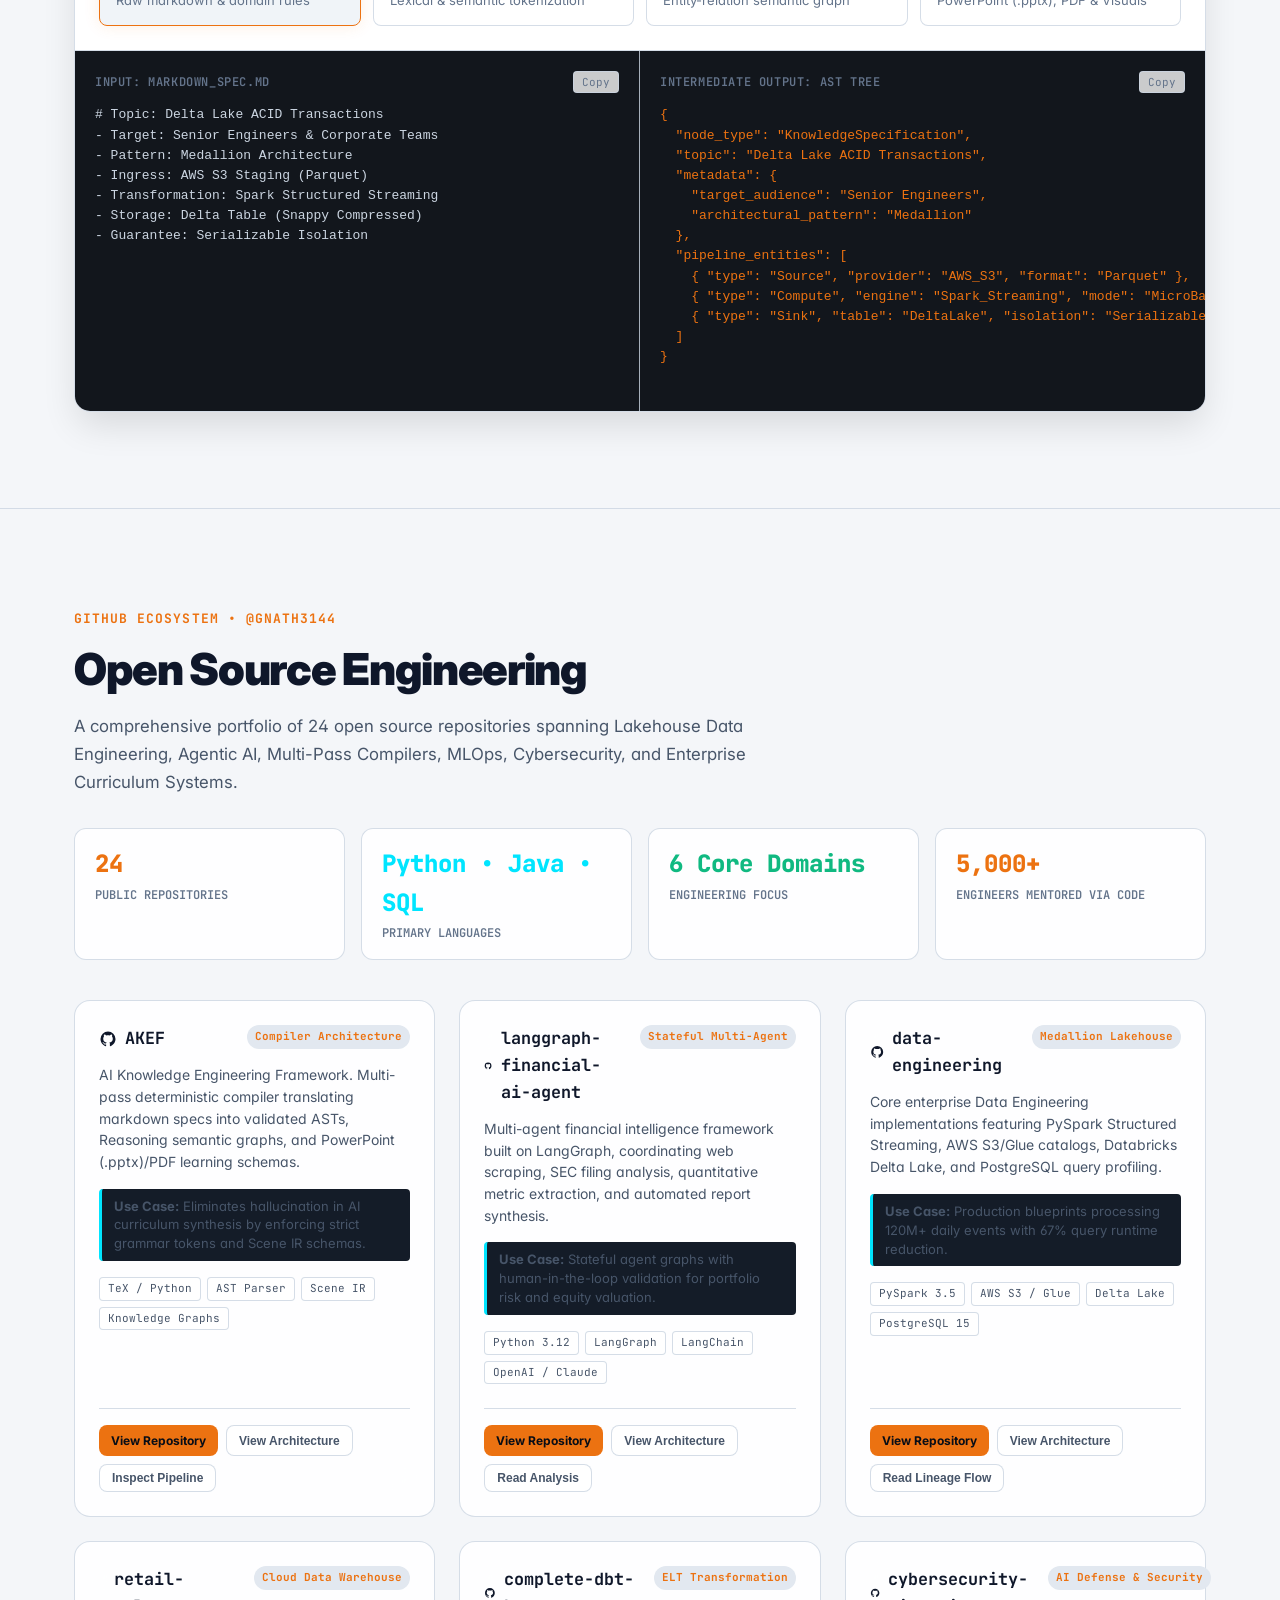
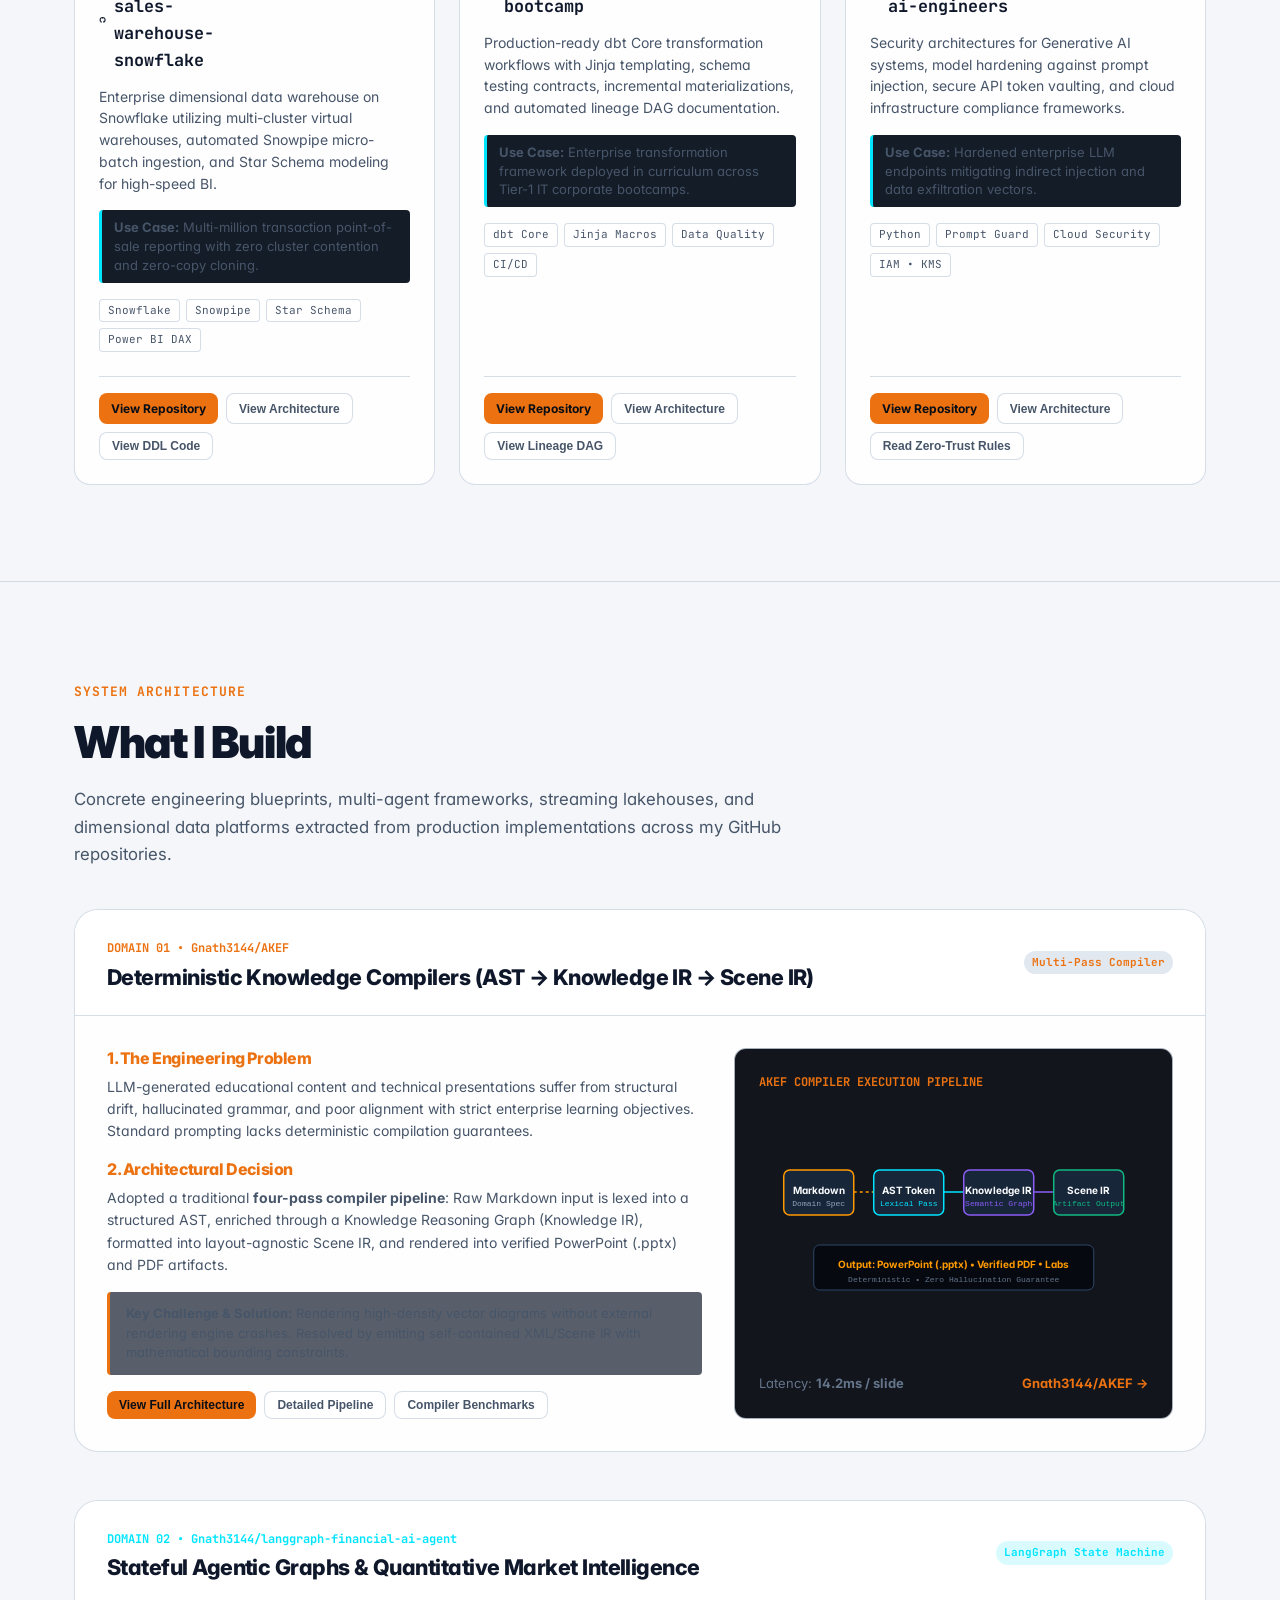
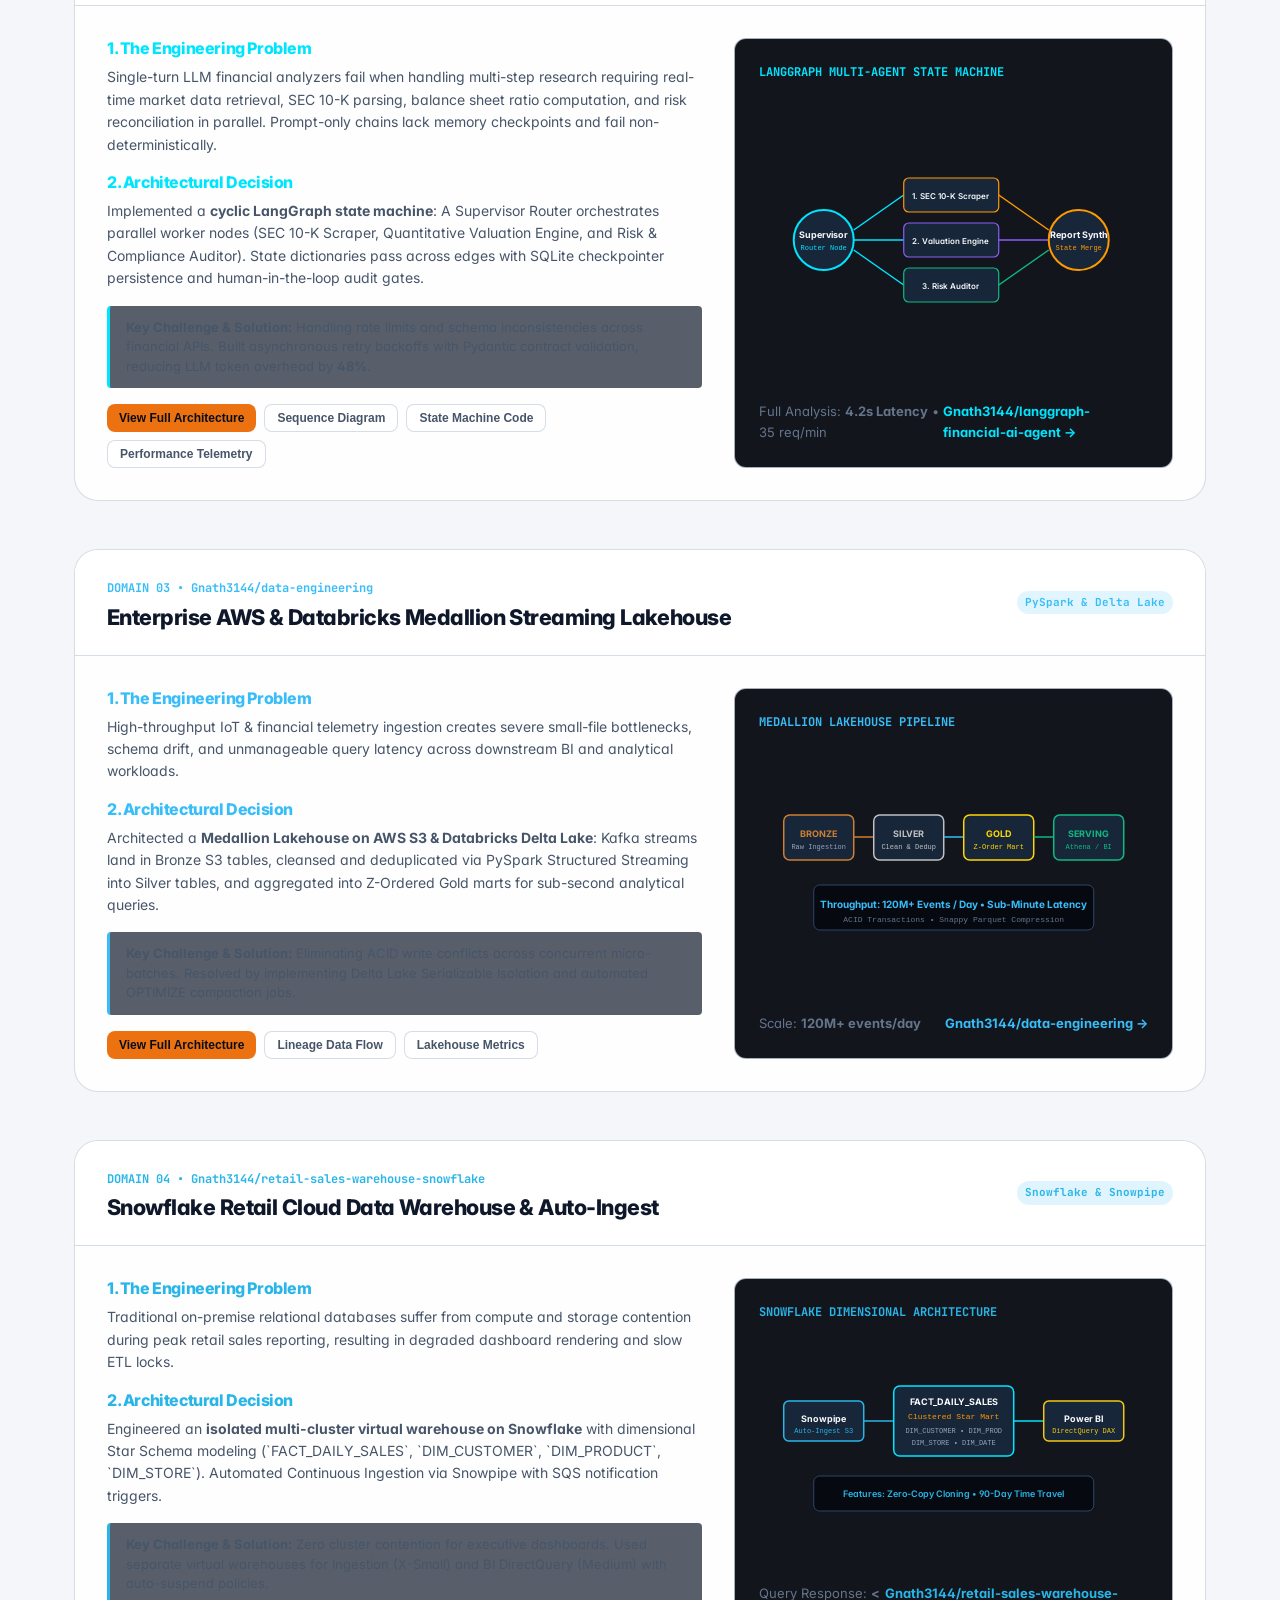
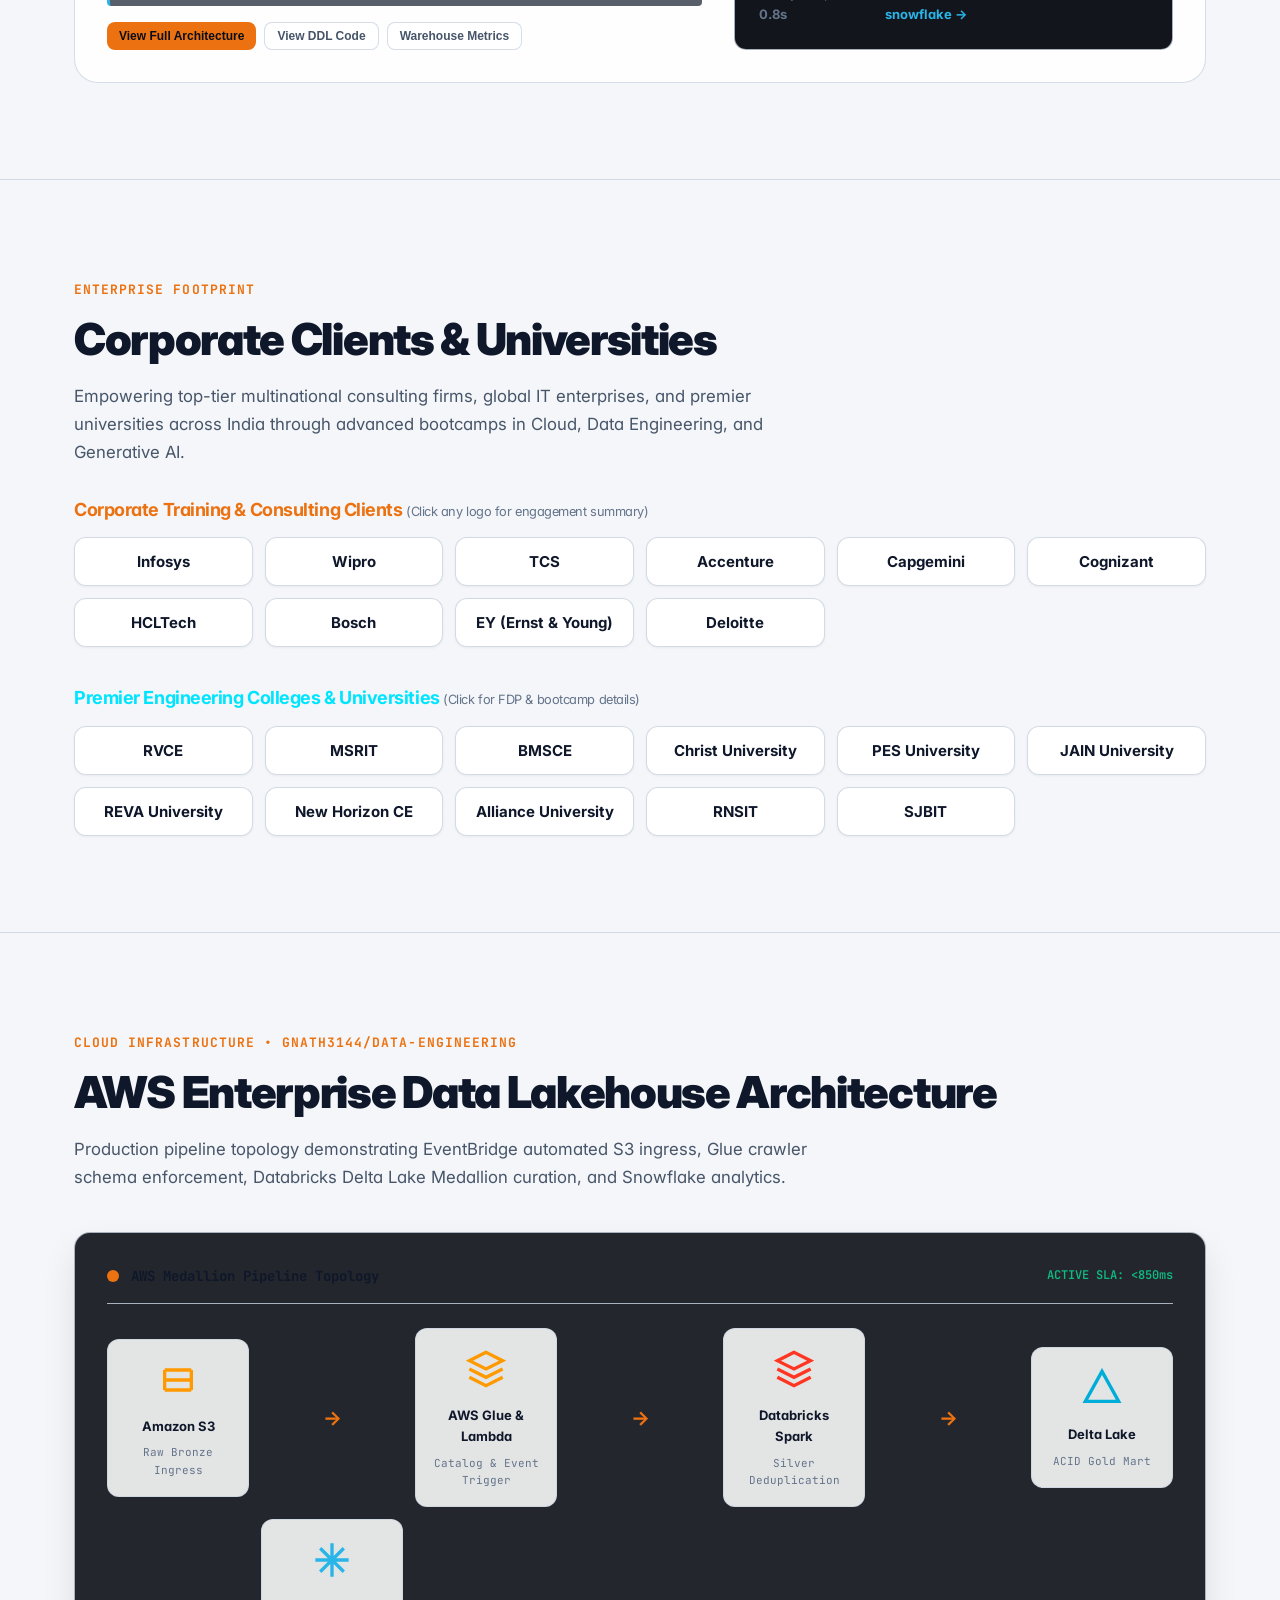
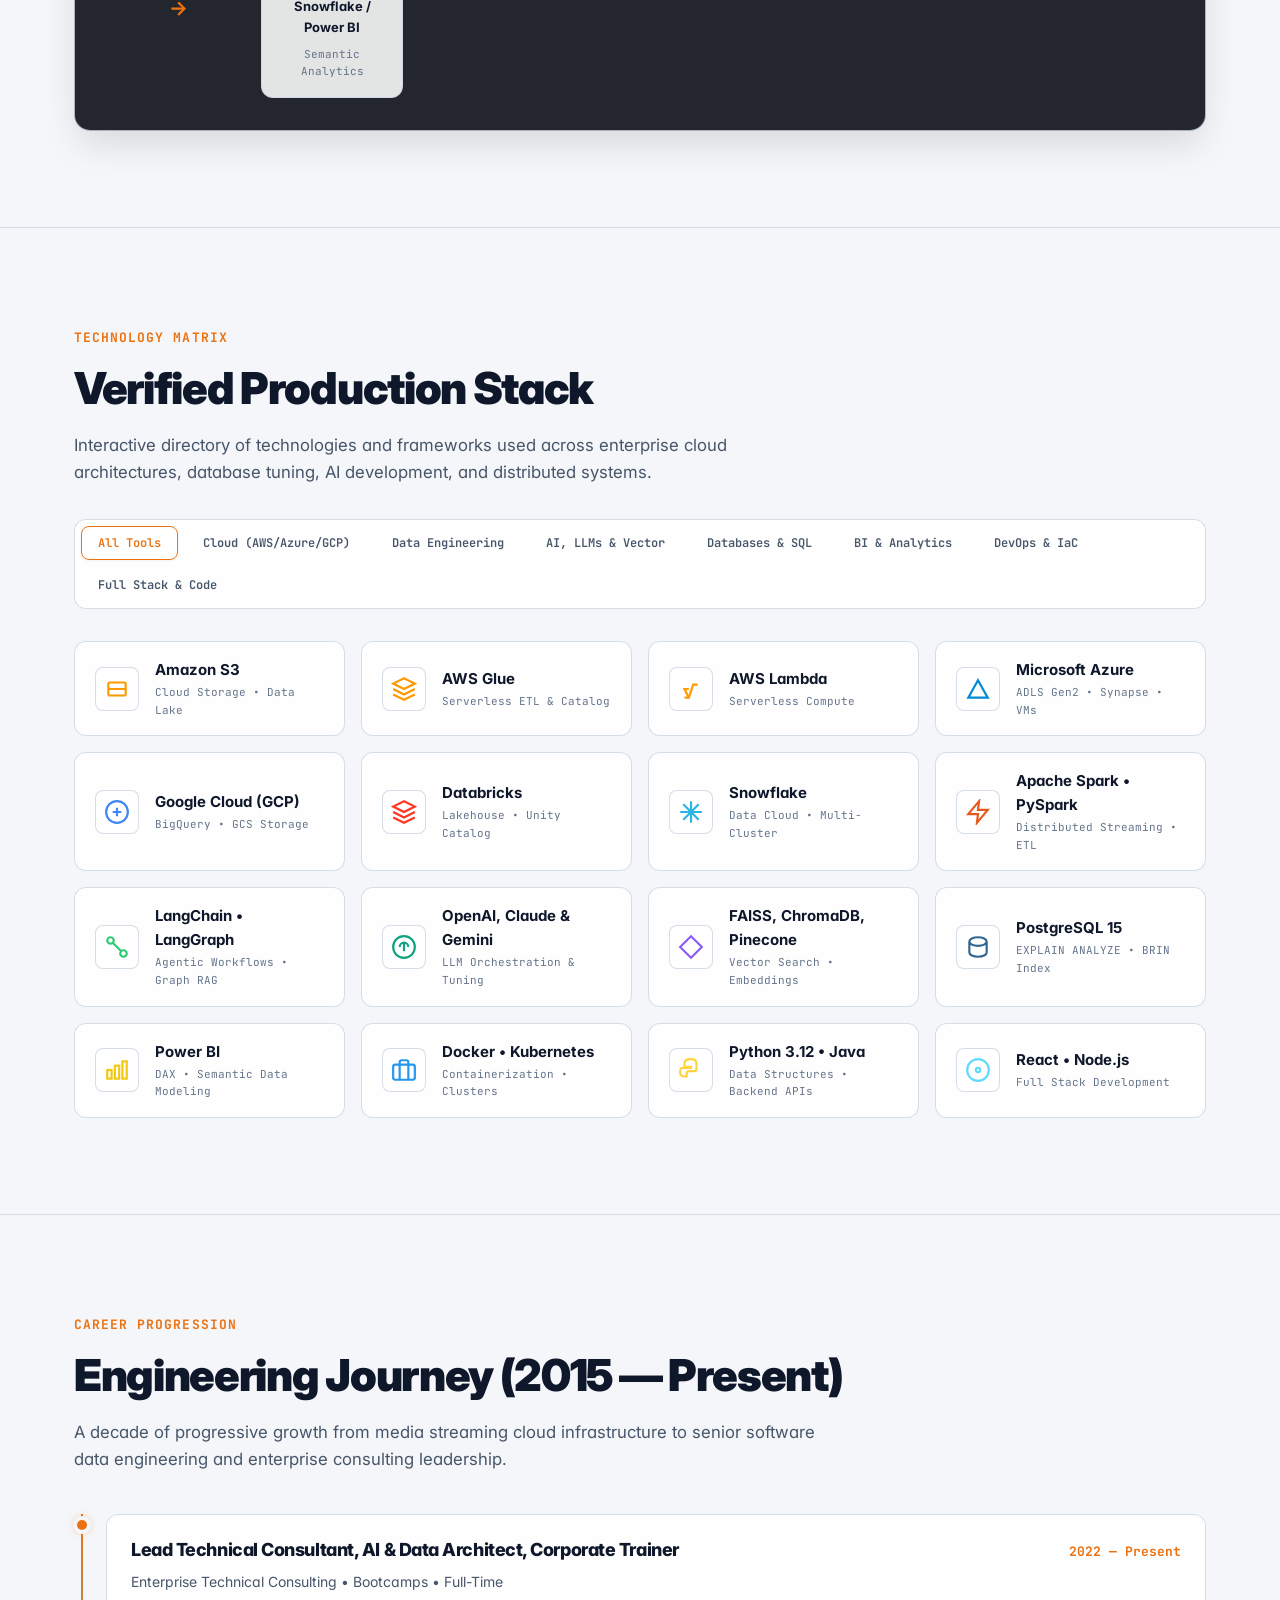
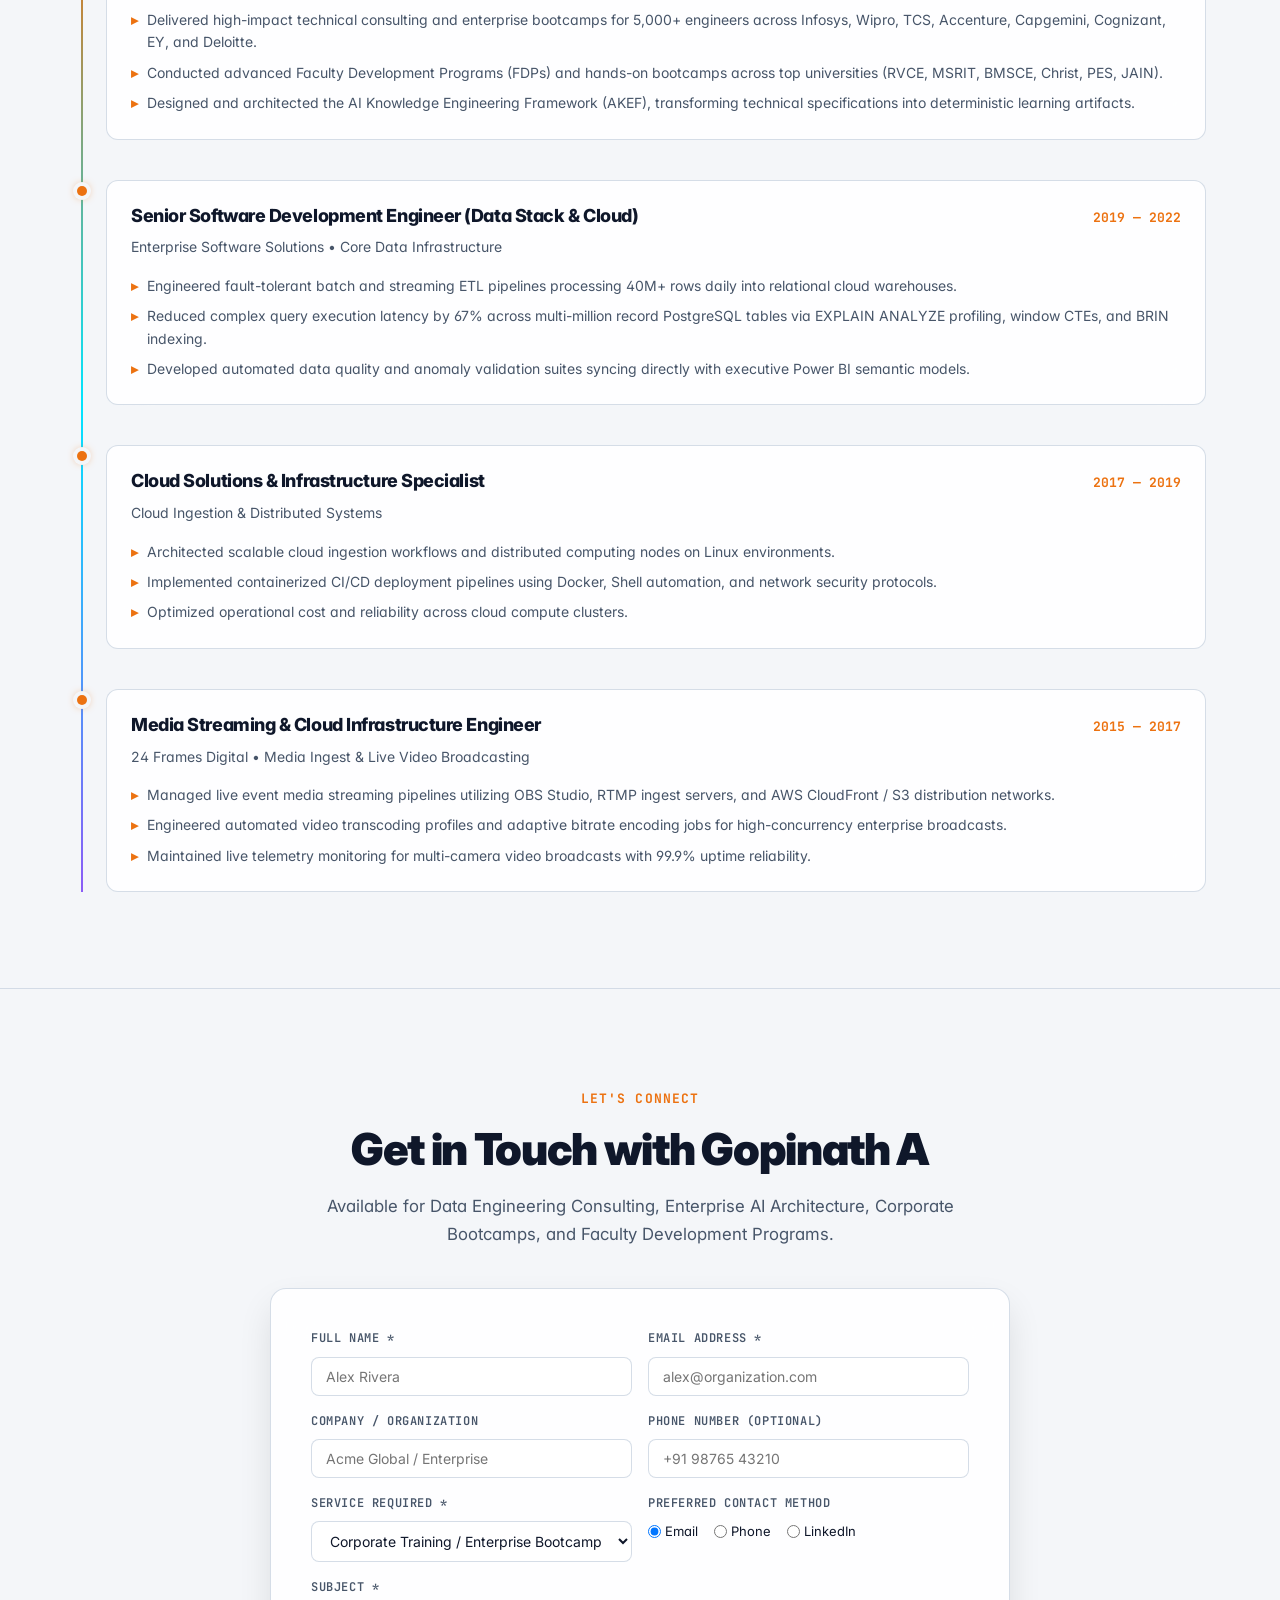
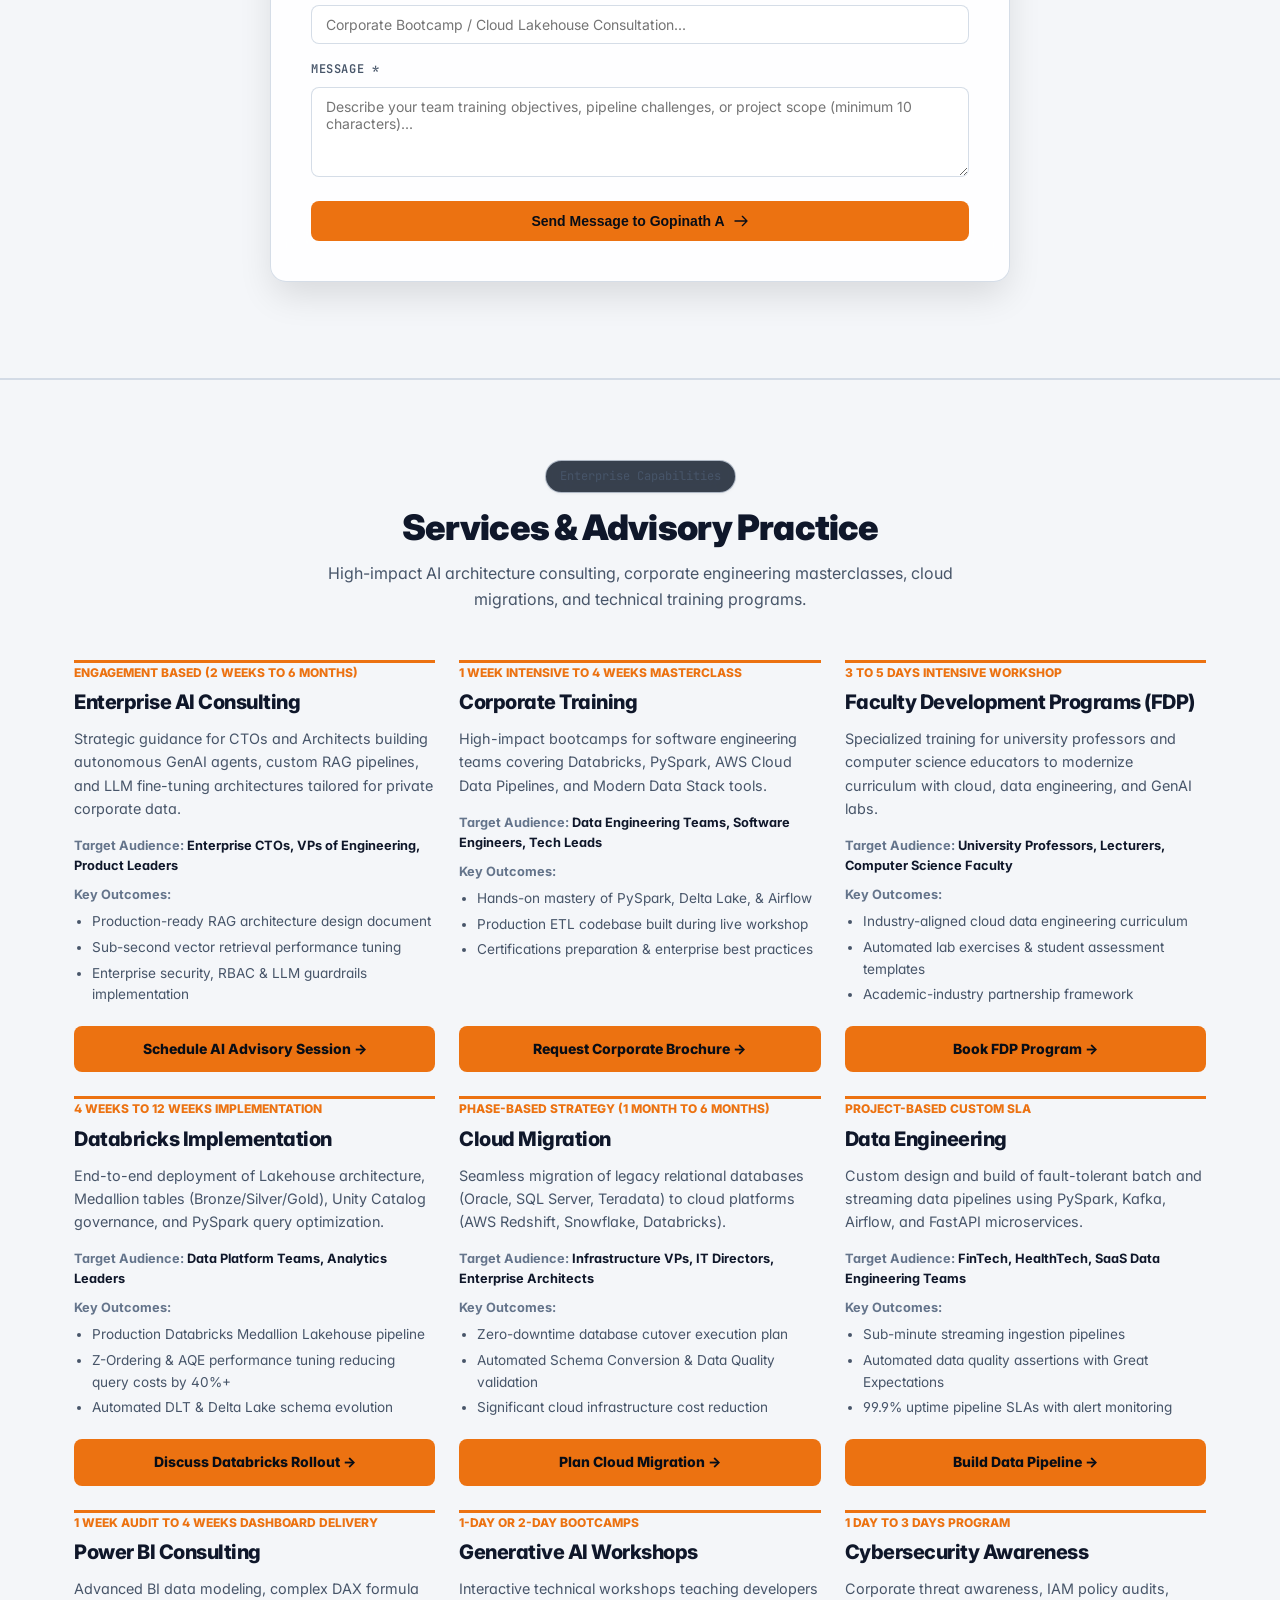
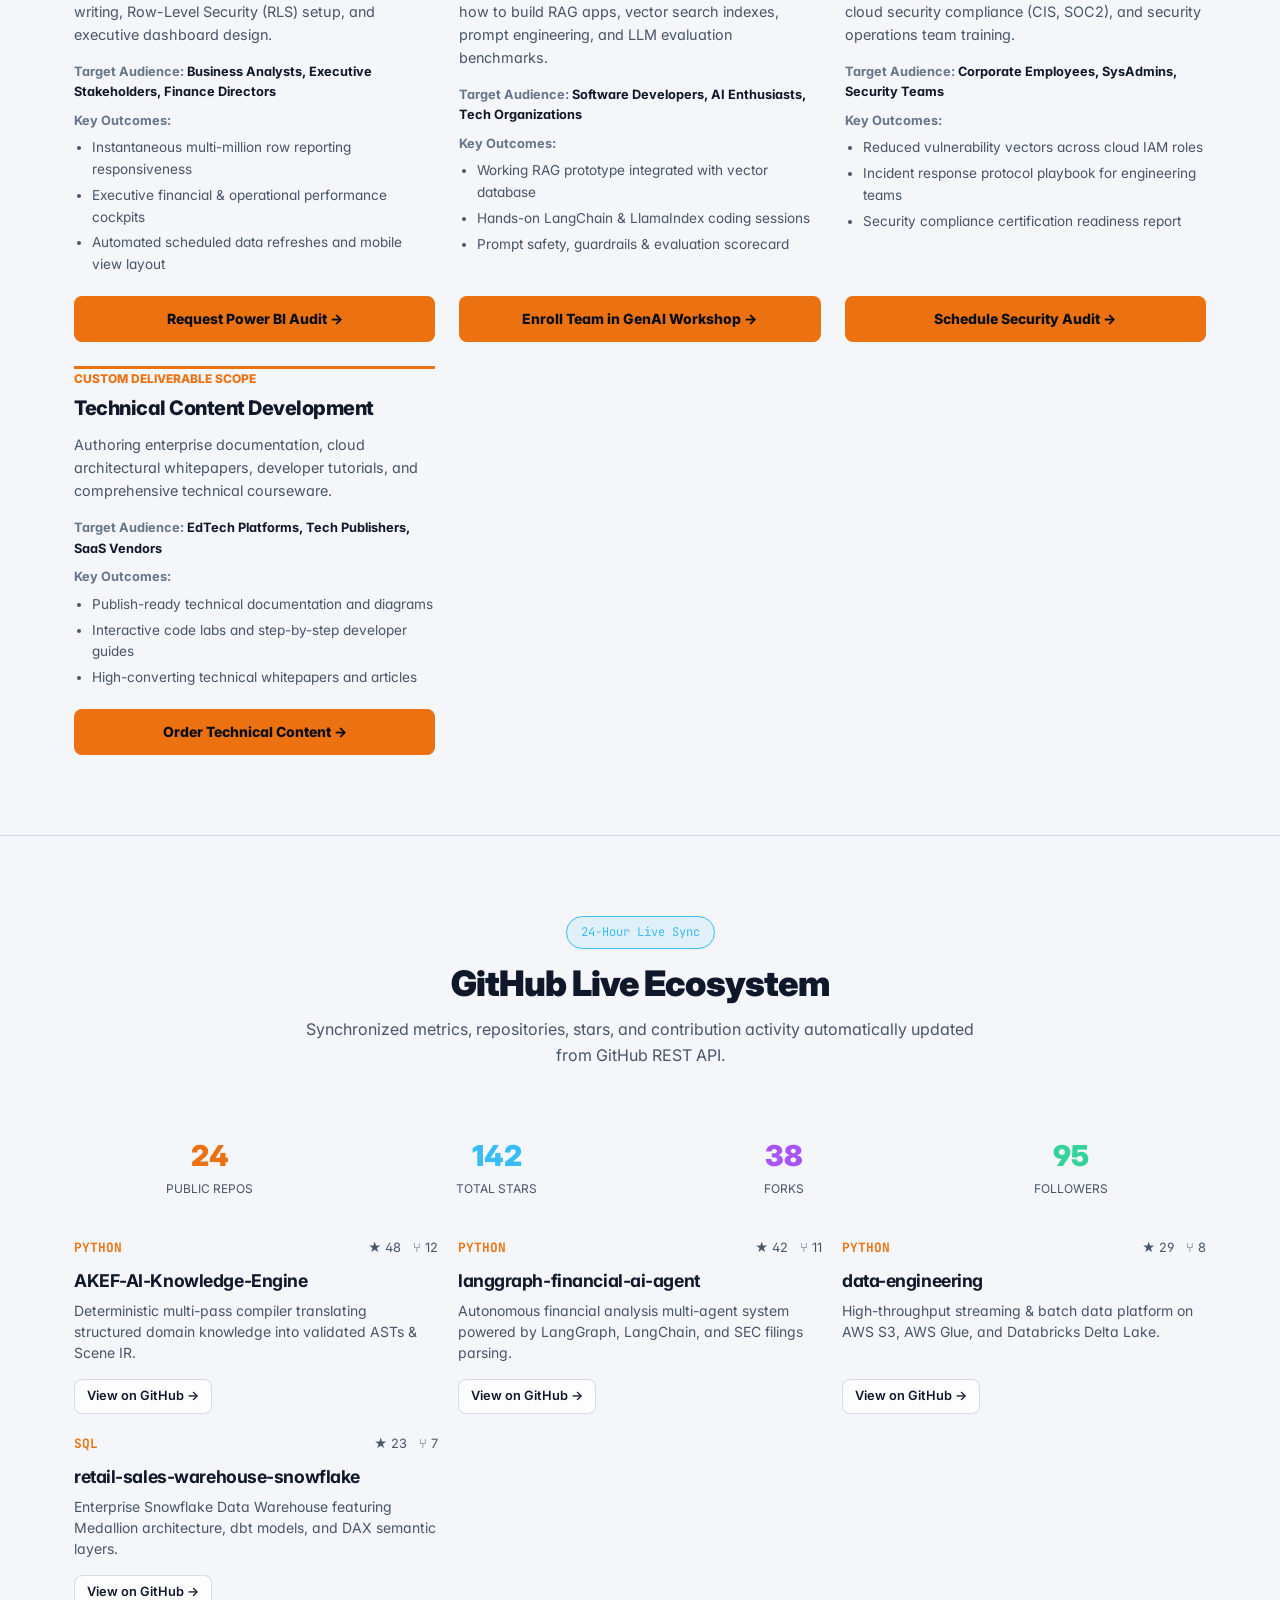
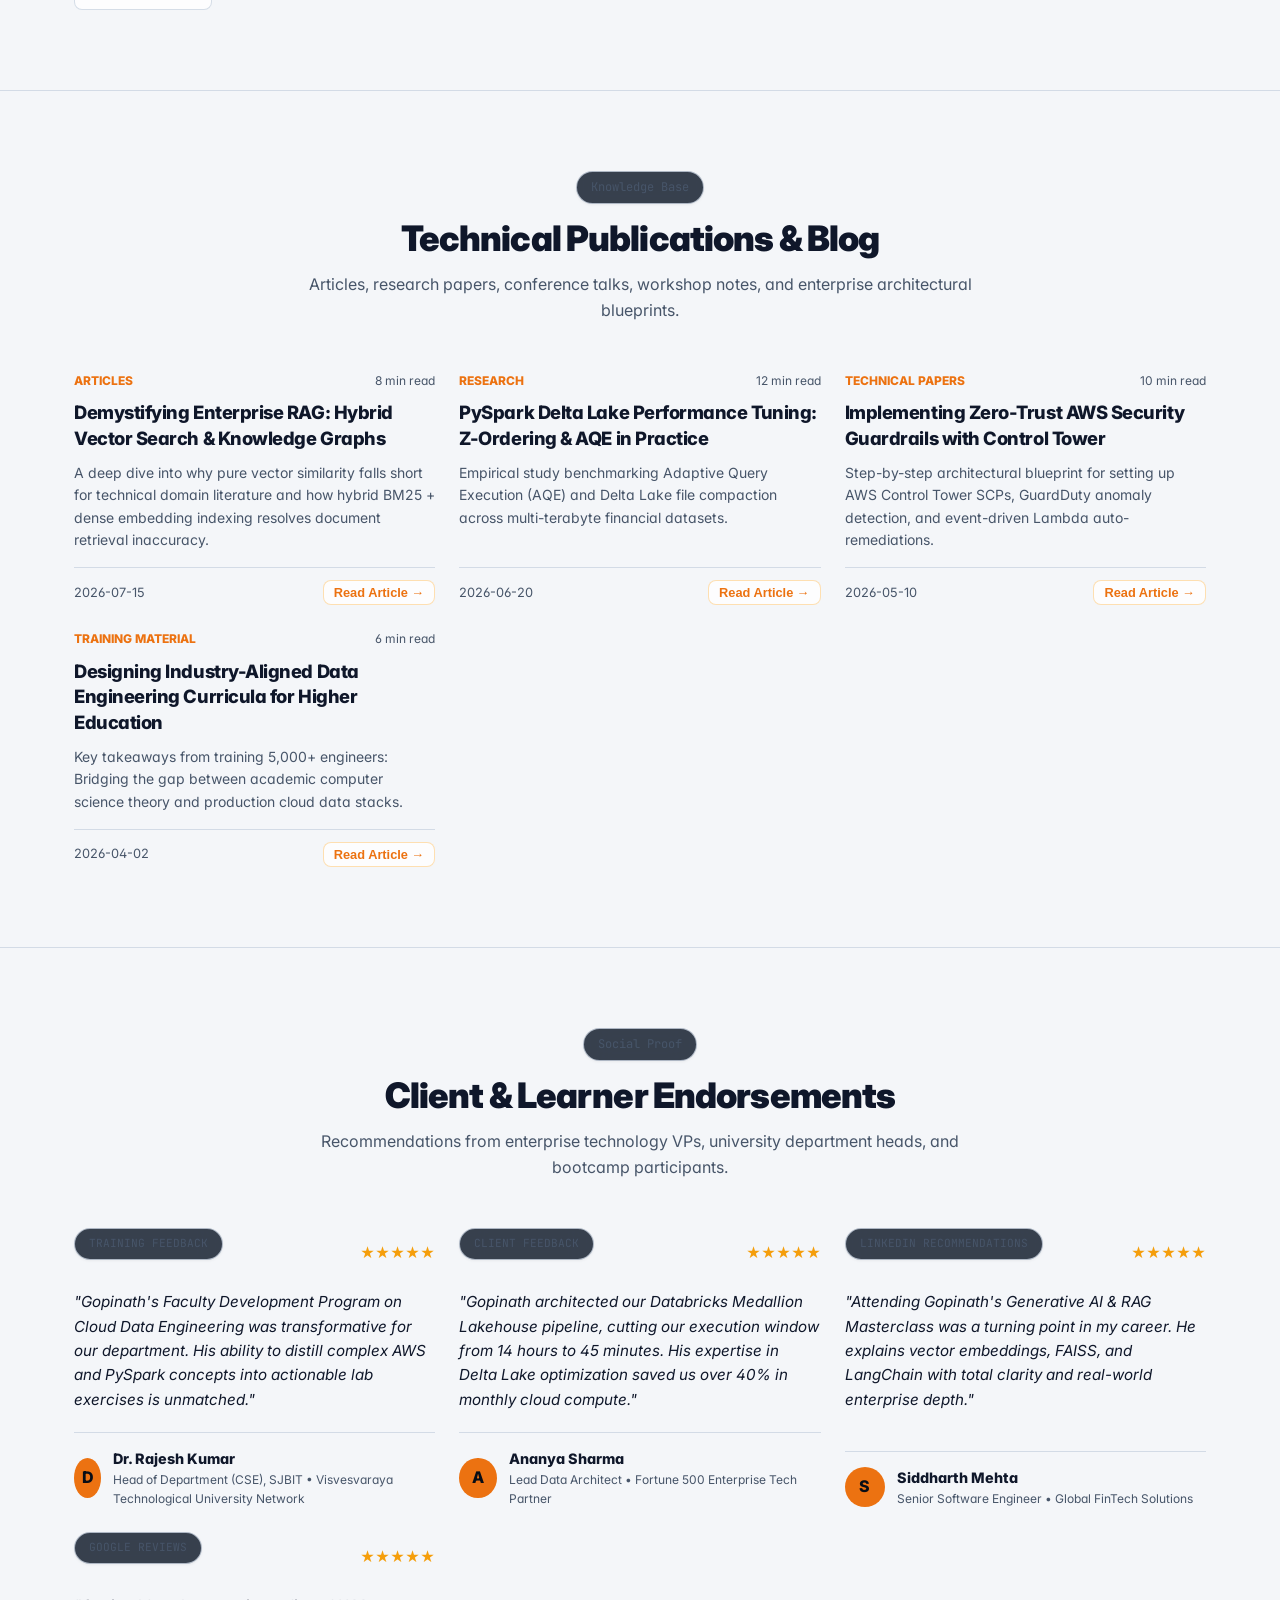
==== commit e486d36e: "feat: complete Phase 2 responsive navigation - mobile drawer, active scrollspy, and layout polish" ====
--- a/index.html
+++ b/index.html
@@ -96,21 +96,24 @@
                 </div>
             </a>
 
-            <!-- Desktop Nav & Command Palette Trigger -->
-            <nav class="header-nav" aria-label="Primary Navigation">
+            <!-- Desktop Nav -->
+            <nav class="header-nav desktop-only-nav" aria-label="Primary Navigation">
                 <a href="#architecture" class="nav-link">Architecture</a>
                 <a href="#akef" class="nav-link">AKEF</a>
                 <a href="#opensource" class="nav-link">Open Source</a>
                 <a href="#what-i-build" class="nav-link">What I Build</a>
                 <a href="#stack" class="nav-link">Stack</a>
                 <a href="#clients" class="nav-link">Clients</a>
-                <a href="#journey" class="nav-link">Journey</a>
+                <a href="#services" class="nav-link">Services</a>
+                <a href="#blog" class="nav-link">Blog</a>
+                <a href="#downloads" class="nav-link">Downloads</a>
                 <a href="#contact" class="nav-link" style="color: var(--aws-orange); font-weight: 800;">Contact</a>
-
-                <div style="width: 1px; height: 20px; background: var(--border-subtle); margin: 0 var(--space-2); flex-shrink: 0;"></div>
-
+            </nav>
+
+            <!-- Header Action Buttons -->
+            <div class="header-actions">
                 <!-- Command Palette Shortcut Button -->
-                <button onclick="toggleCommandPalette()" class="cmd-k-badge" title="Press Cmd+K or Ctrl+K to search">
+                <button onclick="toggleCommandPalette()" class="cmd-k-badge" title="Press Cmd+K or Ctrl+K to search" aria-label="Open Command Palette">
                     <svg width="13" height="13" fill="none" stroke="currentColor" stroke-width="2" viewBox="0 0 24 24"><circle cx="11" cy="11" r="8"/><path d="M21 21l-4.35-4.35"/></svg>
                     <span>Cmd+K</span>
                 </button>
@@ -124,13 +127,142 @@
                         <path stroke-linecap="round" stroke-linejoin="round" d="M12 3v1m0 16v1m9-9h-1M4 12H3m15.364 6.364l-.707-.707M6.343 6.343l-.707-.707m12.728 0l-.707.707M6.343 17.657l-.707.707M16 12a4 4 0 11-8 0 4 4 0 018 0z"/>
                     </svg>
                 </button>
-            </nav>
+
+                <!-- Mobile Navigation Hamburger Toggle -->
+                <button id="mobile-nav-toggle" class="mobile-nav-toggle-btn" aria-label="Toggle Navigation Drawer" aria-expanded="false" aria-controls="mobile-nav-drawer" onclick="toggleMobileNav()">
+                    <svg id="hamburger-icon" width="20" height="20" fill="none" stroke="currentColor" stroke-width="2" viewBox="0 0 24 24" aria-hidden="true">
+                        <path stroke-linecap="round" stroke-linejoin="round" d="M4 6h16M4 12h16M4 18h16"/>
+                    </svg>
+                    <svg id="hamburger-close-icon" width="20" height="20" fill="none" stroke="currentColor" stroke-width="2" viewBox="0 0 24 24" aria-hidden="true" style="display: none;">
+                        <path stroke-linecap="round" stroke-linejoin="round" d="M6 18L18 6M6 6l12 12"/>
+                    </svg>
+                </button>
+            </div>
         </div>
     </header>
 
+    <!-- Mobile Navigation Drawer & Backdrop -->
+    <div id="mobile-nav-backdrop" class="mobile-nav-backdrop" onclick="closeMobileNav()" aria-hidden="true"></div>
+    <aside id="mobile-nav-drawer" class="mobile-nav-drawer" aria-label="Mobile Navigation Drawer" aria-hidden="true">
+        <div class="mobile-drawer-header">
+            <div style="display: flex; align-items: center; gap: 10px;">
+                <div style="width: 34px; height: 34px; border-radius: 8px; background: rgba(24, 38, 58, 0.95); border: 1px solid var(--aws-orange); display: flex; align-items: center; justify-content: center; font-family: var(--font-mono); font-weight: 900; font-size: 0.9rem; color: var(--aws-orange);">
+                    GA
+                </div>
+                <div>
+                    <div style="font-weight: 800; font-size: 0.9rem; color: var(--text-primary);">Navigation Menu</div>
+                    <div style="font-size: 0.7rem; color: var(--aws-orange); font-family: var(--font-mono);">Gopinath A &bull; v2026</div>
+                </div>
+            </div>
+            <button onclick="closeMobileNav()" class="mobile-drawer-close-btn" aria-label="Close navigation menu">✕</button>
+        </div>
+
+        <!-- Quick Action Bar in Drawer -->
+        <div class="mobile-drawer-actions">
+            <button onclick="closeMobileNav(); toggleCommandPalette();" class="mobile-quick-btn">
+                <svg width="13" height="13" fill="none" stroke="currentColor" stroke-width="2" viewBox="0 0 24 24"><circle cx="11" cy="11" r="8"/><path d="M21 21l-4.35-4.35"/></svg>
+                <span>Cmd+K</span>
+            </button>
+            <button onclick="closeMobileNav(); openResumeModal();" class="mobile-quick-btn" style="border-color: rgba(255,153,0,0.4); color: var(--aws-orange);">
+                <span>📄 Resume</span>
+            </button>
+        </div>
+
+        <!-- Navigation List -->
+        <nav class="mobile-drawer-nav" role="navigation">
+            <div class="mobile-nav-group-title">CORE BLUEPRINTS</div>
+            <a href="#hero" class="mobile-nav-link" onclick="closeMobileNav()">
+                <span class="mobile-nav-icon">⚡</span>
+                <div>
+                    <span class="mobile-nav-title">Developer Terminal</span>
+                    <span class="mobile-nav-sub">Interactive cloud CLI</span>
+                </div>
+            </a>
+            <a href="#architecture" class="mobile-nav-link" onclick="closeMobileNav()">
+                <span class="mobile-nav-icon">🏛️</span>
+                <div>
+                    <span class="mobile-nav-title">Architecture Blueprints</span>
+                    <span class="mobile-nav-sub">Dedicated 15-tab system explorer</span>
+                </div>
+            </a>
+            <a href="#akef" class="mobile-nav-link" onclick="closeMobileNav()">
+                <span class="mobile-nav-icon">🔬</span>
+                <div>
+                    <span class="mobile-nav-title">AKEF Compiler</span>
+                    <span class="mobile-nav-sub">Knowledge AST &amp; Scene IR</span>
+                </div>
+            </a>
+            <a href="#opensource" class="mobile-nav-link" onclick="closeMobileNav()">
+                <span class="mobile-nav-icon">📦</span>
+                <div>
+                    <span class="mobile-nav-title">Open Source Repos</span>
+                    <span class="mobile-nav-sub">24 public projects &amp; live sync</span>
+                </div>
+            </a>
+            <a href="#what-i-build" class="mobile-nav-link" onclick="closeMobileNav()">
+                <span class="mobile-nav-icon">🛠️</span>
+                <div>
+                    <span class="mobile-nav-title">Flagship Projects</span>
+                    <span class="mobile-nav-sub">Lakehouses, LangGraph &amp; PySpark</span>
+                </div>
+            </a>
+            <a href="#stack" class="mobile-nav-link" onclick="closeMobileNav()">
+                <span class="mobile-nav-icon">🧩</span>
+                <div>
+                    <span class="mobile-nav-title">Technology Stack</span>
+                    <span class="mobile-nav-sub">AWS, Databricks, Snowflake &amp; AI</span>
+                </div>
+            </a>
+
+            <div class="mobile-nav-group-title" style="margin-top: 14px;">ENTERPRISE &amp; RESOURCES</div>
+            <a href="#clients" class="mobile-nav-link" onclick="closeMobileNav()">
+                <span class="mobile-nav-icon">🎓</span>
+                <div>
+                    <span class="mobile-nav-title">Clients &amp; Corporate FDP</span>
+                    <span class="mobile-nav-sub">5,000+ engineers trained</span>
+                </div>
+            </a>
+            <a href="#services" class="mobile-nav-link" onclick="closeMobileNav()">
+                <span class="mobile-nav-icon">💼</span>
+                <div>
+                    <span class="mobile-nav-title">Consulting Services</span>
+                    <span class="mobile-nav-sub">Advisory, masterclasses &amp; audits</span>
+                </div>
+            </a>
+            <a href="#blog" class="mobile-nav-link" onclick="closeMobileNav()">
+                <span class="mobile-nav-icon">📰</span>
+                <div>
+                    <span class="mobile-nav-title">Technical Blog</span>
+                    <span class="mobile-nav-sub">RAG, Delta Lake &amp; Cloud Security</span>
+                </div>
+            </a>
+            <a href="#downloads" class="mobile-nav-link" onclick="closeMobileNav()">
+                <span class="mobile-nav-icon">📥</span>
+                <div>
+                    <span class="mobile-nav-title">Downloads Hub</span>
+                    <span class="mobile-nav-sub">Resumes, brochures &amp; whitepapers</span>
+                </div>
+            </a>
+            <a href="#contact" class="mobile-nav-link" onclick="closeMobileNav()" style="background: rgba(255,153,0,0.08); border-color: rgba(255,153,0,0.3);">
+                <span class="mobile-nav-icon" style="color: var(--aws-orange);">✉️</span>
+                <div>
+                    <span class="mobile-nav-title" style="color: var(--aws-orange); font-weight: 800;">Contact &amp; Hire</span>
+                    <span class="mobile-nav-sub">Direct enterprise advisory enquiry</span>
+                </div>
+            </a>
+        </nav>
+
+        <!-- Drawer Footer -->
+        <div class="mobile-drawer-footer">
+            <button onclick="closeMobileNav(); openAdminPortal();" class="mobile-admin-btn">
+                🔐 Admin Operations Portal
+            </button>
+        </div>
+    </aside>
+
     <main id="main-content" style="position: relative; z-index: 3;">
         <!-- 1. HERO SECTION WITH RICH STORYTELLING -->
-        <section class="hero-section section-hero" aria-labelledby="hero-heading">
+        <section id="hero" class="hero-section section-hero" aria-labelledby="hero-heading">
             <div class="container" style="position: relative; z-index: 2;">
                 <div class="status-pill">
                     <span class="status-dot" aria-hidden="true"></span>
@@ -188,7 +320,7 @@
                 </div>
 
                 <!-- Verified Impact Metrics -->
-                <div class="telemetry-grid reveal-on-scroll">
+                <div id="telemetry" class="telemetry-grid reveal-on-scroll">
                     <div class="telemetry-card spotlight-card">
                         <div class="telemetry-val" data-counter="5000">5,000+</div>
                         <div class="telemetry-label">Engineers &amp; Learners Trained</div>
--- a/css/style.css
+++ b/css/style.css
@@ -1729,4 +1729,338 @@
     padding-left: var(--space-4);
     padding-right: var(--space-4);
   }
+}
+
+/* --------------------------------------------------------
+   PHASE 2: RESPONSIVE NAVIGATION & MOBILE DRAWER STYLING
+-------------------------------------------------------- */
+
+/* Smooth Scrolling & Section Scroll Margin */
+html {
+  scroll-behavior: smooth;
+}
+
+section, .content-section, [id] {
+  scroll-margin-top: 85px;
+}
+
+.header-actions {
+  display: flex;
+  align-items: center;
+  gap: 8px;
+  flex-shrink: 0;
+}
+
+.mobile-nav-toggle-btn {
+  display: none;
+  align-items: center;
+  justify-content: center;
+  width: 38px;
+  height: 38px;
+  border-radius: var(--radius-md);
+  background: var(--bg-surface);
+  border: 1px solid var(--border-subtle);
+  color: var(--text-primary);
+  cursor: pointer;
+  transition: all var(--transition-fast);
+  flex-shrink: 0;
+  padding: 0;
+}
+
+.mobile-nav-toggle-btn:hover {
+  color: var(--aws-orange);
+  border-color: var(--aws-orange);
+  background: var(--bg-card);
+}
+
+.mobile-nav-toggle-btn:focus-visible {
+  outline: 2px solid var(--aws-orange);
+  outline-offset: 2px;
+}
+
+/* Mobile Nav Backdrop Overlay */
+.mobile-nav-backdrop {
+  position: fixed;
+  inset: 0;
+  background: rgba(2, 6, 23, 0.78);
+  backdrop-filter: blur(8px);
+  -webkit-backdrop-filter: blur(8px);
+  z-index: 9998;
+  opacity: 0;
+  pointer-events: none;
+  transition: opacity 0.3s cubic-bezier(0.16, 1, 0.3, 1);
+}
+
+.mobile-nav-backdrop.active {
+  opacity: 1;
+  pointer-events: auto;
+}
+
+/* Mobile Nav Slide-out Drawer */
+.mobile-nav-drawer {
+  position: fixed;
+  top: 0;
+  right: 0;
+  width: 320px;
+  max-width: 86vw;
+  height: 100vh;
+  height: 100dvh;
+  background: #0b1329;
+  border-left: 1px solid rgba(255, 153, 0, 0.3);
+  z-index: 9999;
+  transform: translateX(100%);
+  transition: transform 0.35s cubic-bezier(0.16, 1, 0.3, 1);
+  display: flex;
+  flex-direction: column;
+  box-shadow: -12px 0 45px rgba(0, 0, 0, 0.9);
+  overflow: hidden;
+  font-family: var(--font-sans);
+}
+
+.mobile-nav-drawer.active {
+  transform: translateX(0);
+}
+
+[data-theme="light"] .mobile-nav-drawer {
+  background: #ffffff;
+  border-left: 1px solid var(--border-subtle);
+  box-shadow: -12px 0 45px rgba(0, 0, 0, 0.15);
+}
+
+.mobile-drawer-header {
+  padding: 16px 20px;
+  background: rgba(15, 23, 42, 0.95);
+  border-bottom: 1px solid rgba(255, 255, 255, 0.08);
+  display: flex;
+  align-items: center;
+  justify-content: space-between;
+  flex-shrink: 0;
+}
+
+[data-theme="light"] .mobile-drawer-header {
+  background: #f8fafc;
+  border-bottom: 1px solid var(--border-subtle);
+}
+
+.mobile-drawer-close-btn {
+  background: none;
+  border: 1px solid transparent;
+  border-radius: 6px;
+  color: var(--text-secondary);
+  font-size: 1.35rem;
+  line-height: 1;
+  padding: 6px 10px;
+  cursor: pointer;
+  transition: all var(--transition-fast);
+}
+
+.mobile-drawer-close-btn:hover {
+  color: var(--aws-orange);
+  background: var(--bg-card);
+  border-color: var(--border-subtle);
+}
+
+.mobile-drawer-actions {
+  padding: 12px 20px;
+  display: flex;
+  gap: 8px;
+  background: rgba(2, 6, 23, 0.5);
+  border-bottom: 1px solid rgba(255, 255, 255, 0.05);
+  flex-shrink: 0;
+}
+
+[data-theme="light"] .mobile-drawer-actions {
+  background: #f1f5f9;
+}
+
+.mobile-quick-btn {
+  flex: 1;
+  display: flex;
+  align-items: center;
+  justify-content: center;
+  gap: 6px;
+  padding: 8px 12px;
+  background: var(--bg-card);
+  border: 1px solid var(--border-subtle);
+  border-radius: var(--radius-md);
+  color: var(--text-primary);
+  font-size: 0.75rem;
+  font-weight: 700;
+  cursor: pointer;
+  transition: all var(--transition-fast);
+  min-height: 38px;
+}
+
+.mobile-quick-btn:hover {
+  border-color: var(--aws-orange);
+  color: var(--aws-orange);
+}
+
+.mobile-drawer-nav {
+  flex: 1;
+  padding: 16px 16px;
+  overflow-y: auto;
+  -webkit-overflow-scrolling: touch;
+}
+
+.mobile-nav-group-title {
+  font-family: var(--font-mono);
+  font-size: 0.6875rem;
+  font-weight: 800;
+  color: var(--text-muted);
+  letter-spacing: 0.08em;
+  text-transform: uppercase;
+  margin-bottom: 8px;
+  padding-left: 8px;
+}
+
+.mobile-nav-link {
+  display: flex;
+  align-items: center;
+  gap: 12px;
+  padding: 10px 12px;
+  border-radius: 8px;
+  color: var(--text-secondary);
+  text-decoration: none;
+  transition: all var(--transition-fast);
+  margin-bottom: 4px;
+  border: 1px solid transparent;
+  min-height: 44px;
+}
+
+.mobile-nav-link:hover {
+  background: rgba(255, 153, 0, 0.08);
+  color: var(--text-primary);
+  border-color: rgba(255, 153, 0, 0.2);
+  transform: translateX(3px);
+}
+
+.mobile-nav-link.active {
+  background: rgba(255, 153, 0, 0.14);
+  color: var(--aws-orange);
+  border-left: 3px solid var(--aws-orange);
+  border-color: rgba(255, 153, 0, 0.3);
+  font-weight: 700;
+}
+
+.mobile-nav-icon {
+  font-size: 1.15rem;
+  width: 24px;
+  display: flex;
+  align-items: center;
+  justify-content: center;
+  flex-shrink: 0;
+}
+
+.mobile-nav-title {
+  display: block;
+  font-size: 0.875rem;
+  font-weight: 700;
+  line-height: 1.3;
+}
+
+.mobile-nav-sub {
+  display: block;
+  font-size: 0.725rem;
+  color: var(--text-muted);
+  line-height: 1.2;
+}
+
+.mobile-drawer-footer {
+  padding: 14px 20px;
+  background: rgba(15, 23, 42, 0.95);
+  border-top: 1px solid rgba(255, 255, 255, 0.08);
+  flex-shrink: 0;
+}
+
+[data-theme="light"] .mobile-drawer-footer {
+  background: #f8fafc;
+  border-top: 1px solid var(--border-subtle);
+}
+
+.mobile-admin-btn {
+  width: 100%;
+  padding: 8px 14px;
+  background: var(--bg-surface);
+  border: 1px solid var(--border-subtle);
+  border-radius: var(--radius-md);
+  color: var(--text-secondary);
+  font-size: 0.8125rem;
+  font-weight: 700;
+  cursor: pointer;
+  text-align: center;
+  transition: all var(--transition-fast);
+}
+
+.mobile-admin-btn:hover {
+  color: var(--aws-orange);
+  border-color: var(--aws-orange);
+}
+
+/* Responsive Media Queries */
+@media (max-width: 1024px) {
+  .desktop-only-nav {
+    display: none !important;
+  }
+  .mobile-nav-toggle-btn {
+    display: inline-flex;
+  }
+  .cmd-k-badge span {
+    display: none;
+  }
+  .cmd-k-badge {
+    padding: 8px;
+    min-width: 36px;
+    justify-content: center;
+  }
+}
+
+@media (max-width: 768px) {
+  .site-header-inner {
+    min-height: 60px;
+  }
+  .hero-roles {
+    font-size: 1rem;
+    line-height: 1.4;
+  }
+  .telemetry-grid {
+    grid-template-columns: repeat(2, 1fr) !important;
+    gap: 12px;
+  }
+  .telemetry-card {
+    padding: 16px 12px;
+  }
+  .telemetry-val {
+    font-size: 1.6rem;
+  }
+  .telemetry-label {
+    font-size: 0.725rem;
+  }
+}
+
+@media (max-width: 480px) {
+  .telemetry-grid {
+    grid-template-columns: 1fr !important;
+  }
+  .hero-section {
+    padding-top: 110px;
+    padding-bottom: 40px;
+  }
+  .hero-terminal-box {
+    margin-top: 24px;
+  }
+  .terminal-body {
+    padding: 12px 14px;
+    font-size: 0.75rem;
+    min-height: 140px;
+  }
+  .site-modal-card {
+    padding: 18px 14px;
+    max-height: 92vh;
+    border-radius: var(--radius-lg);
+  }
+  .ai-assistant-widget {
+    right: 12px !important;
+    bottom: 12px !important;
+  }
 }
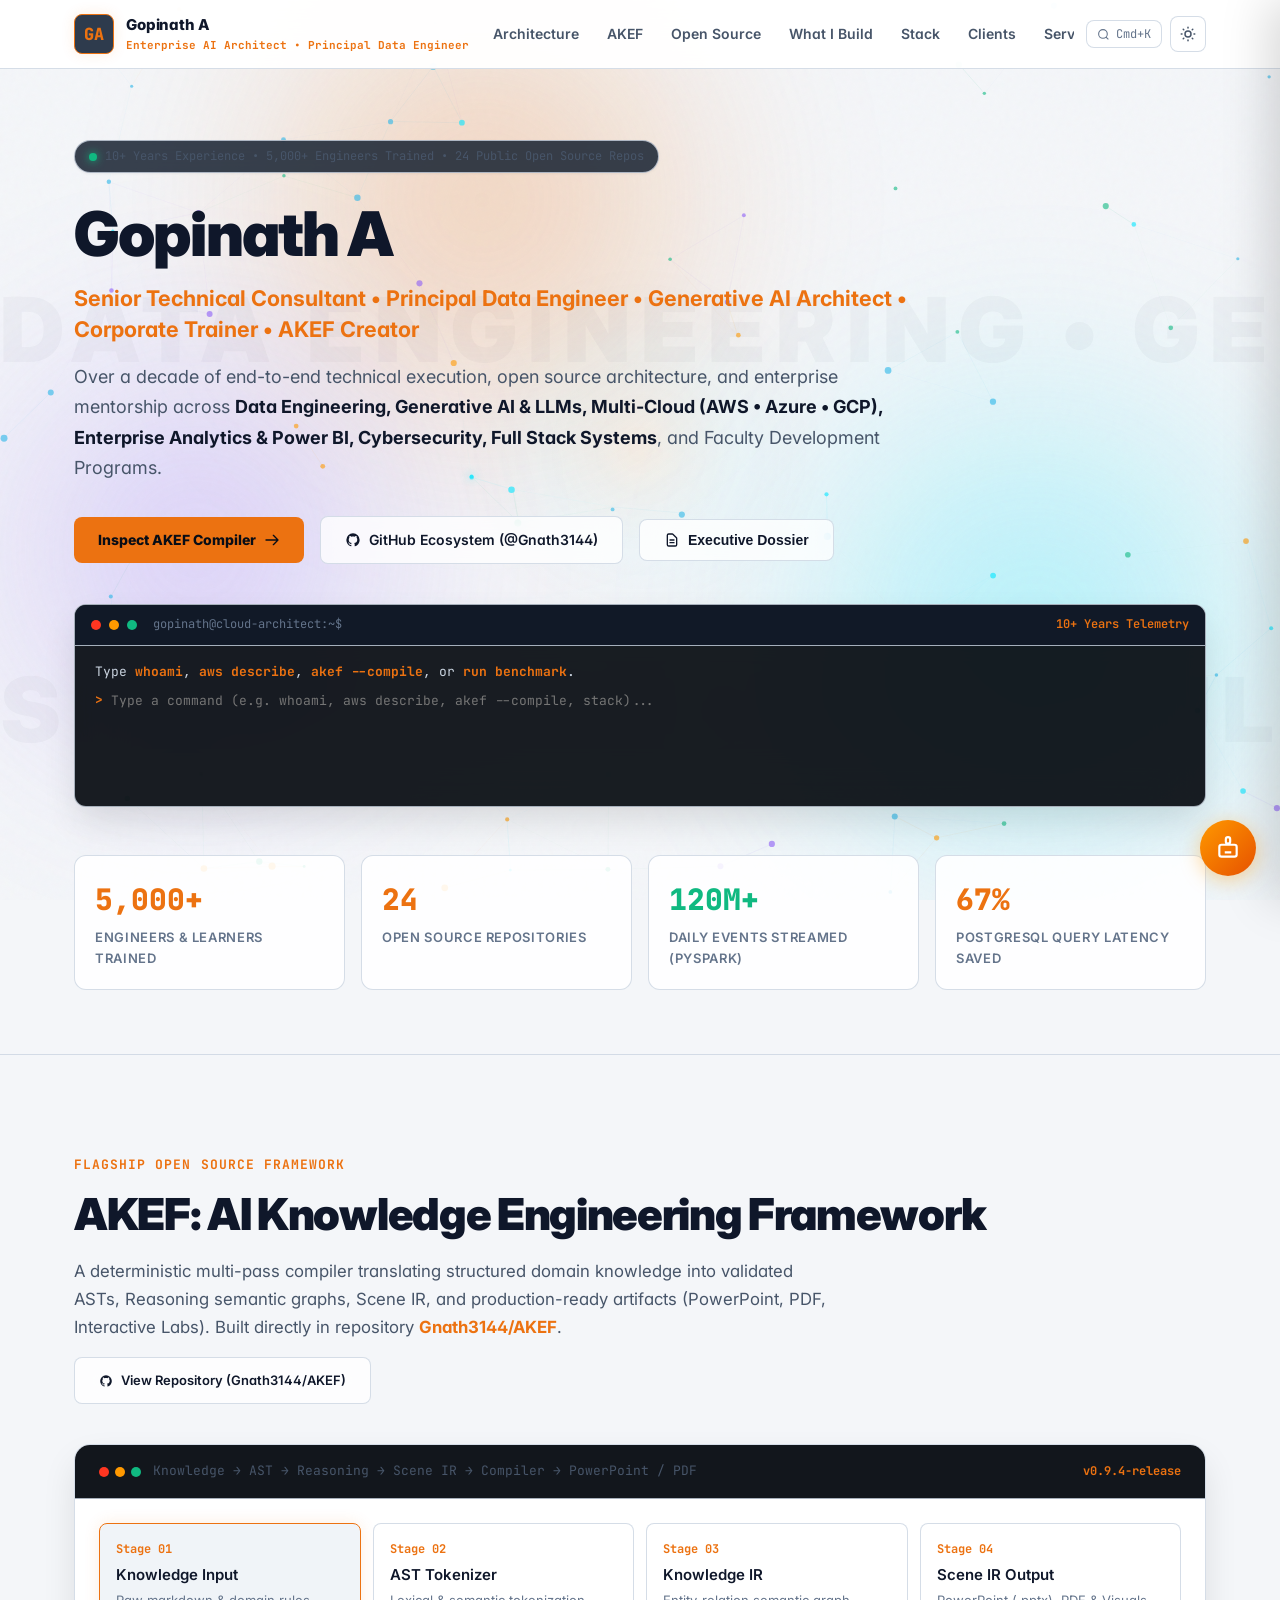
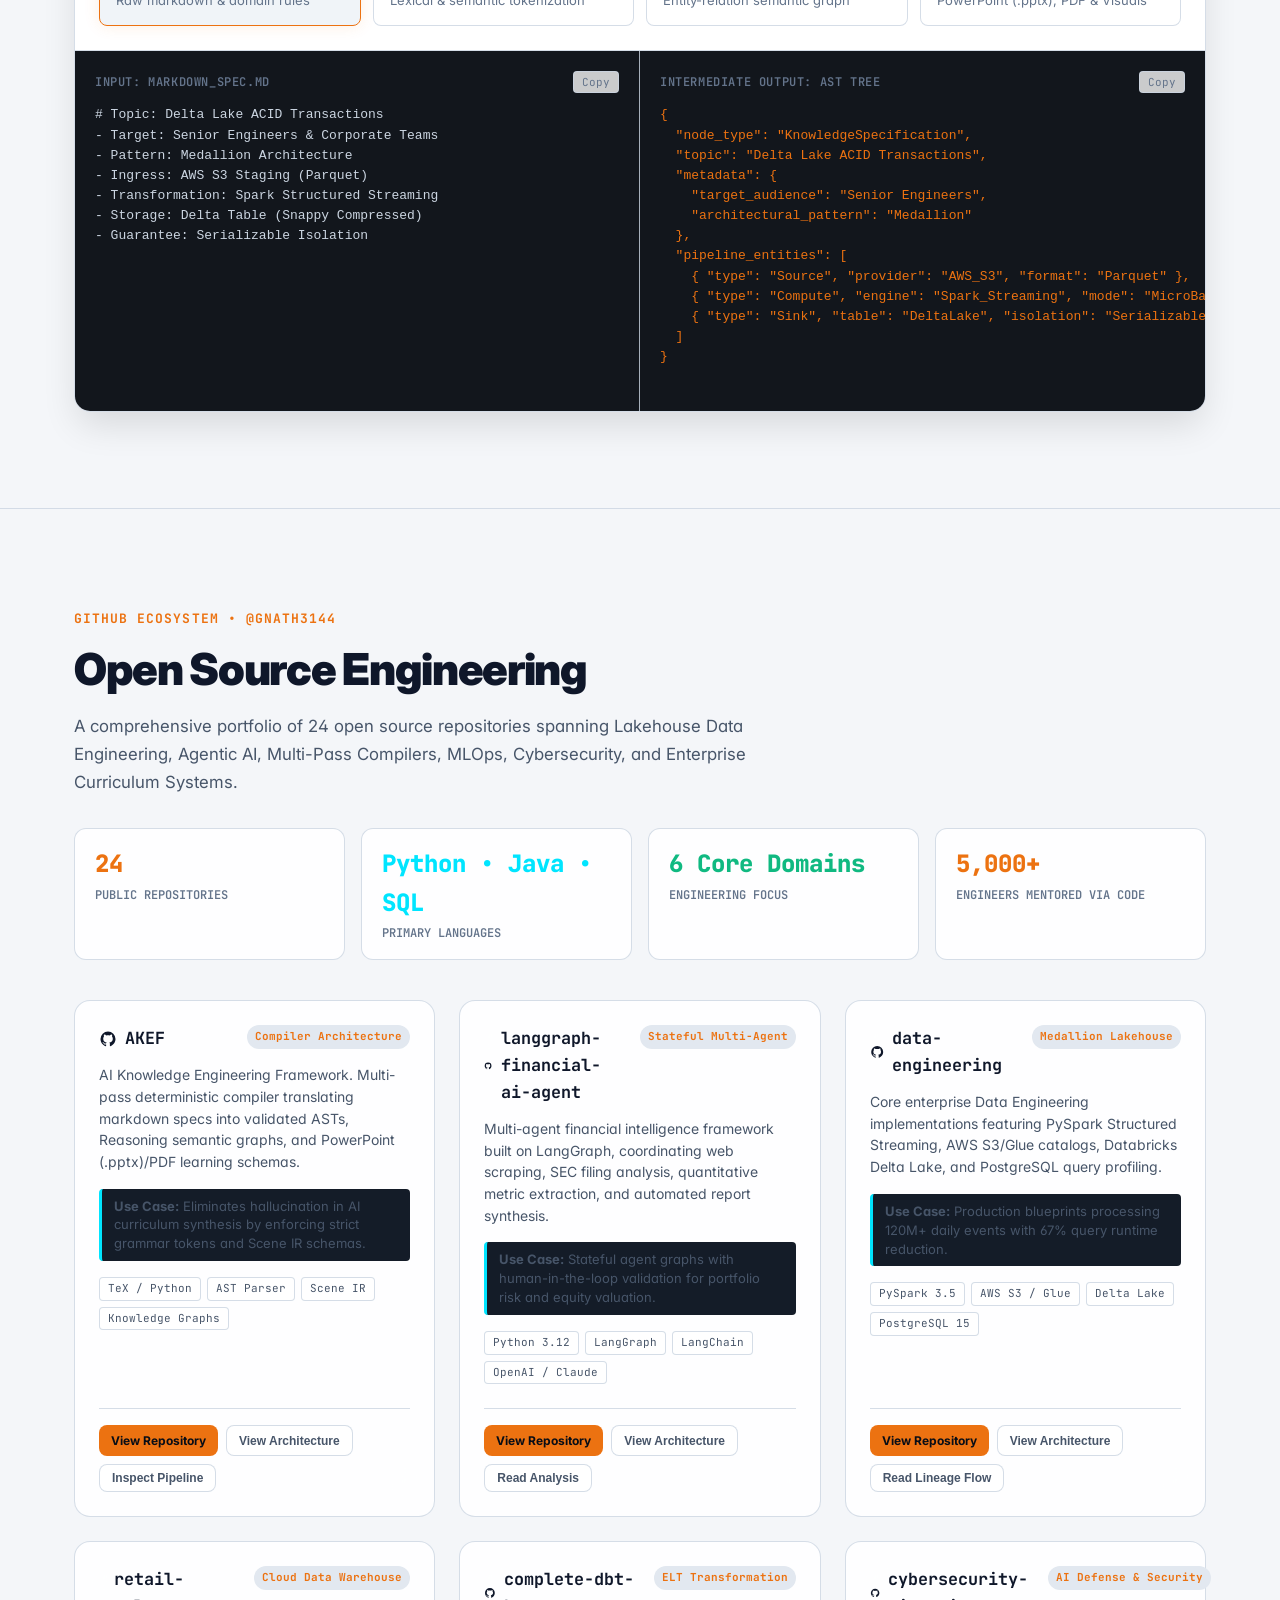
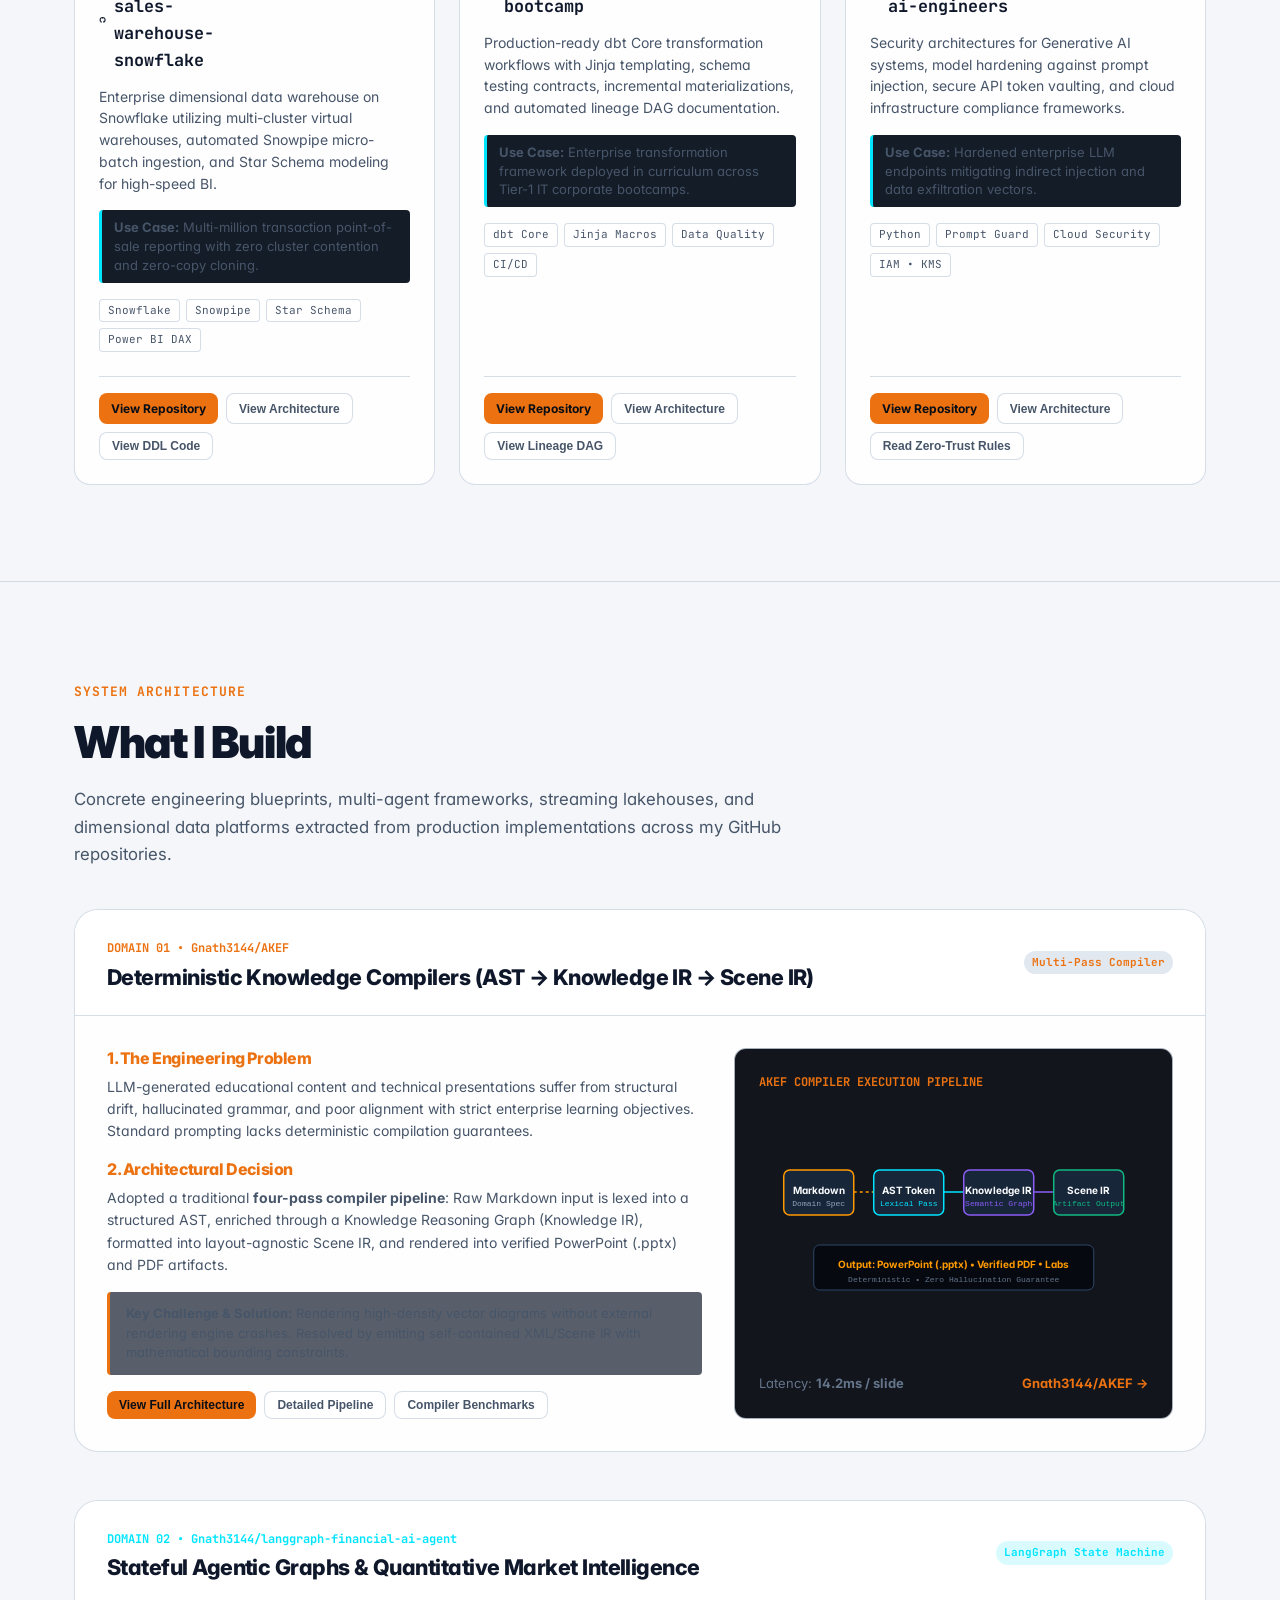
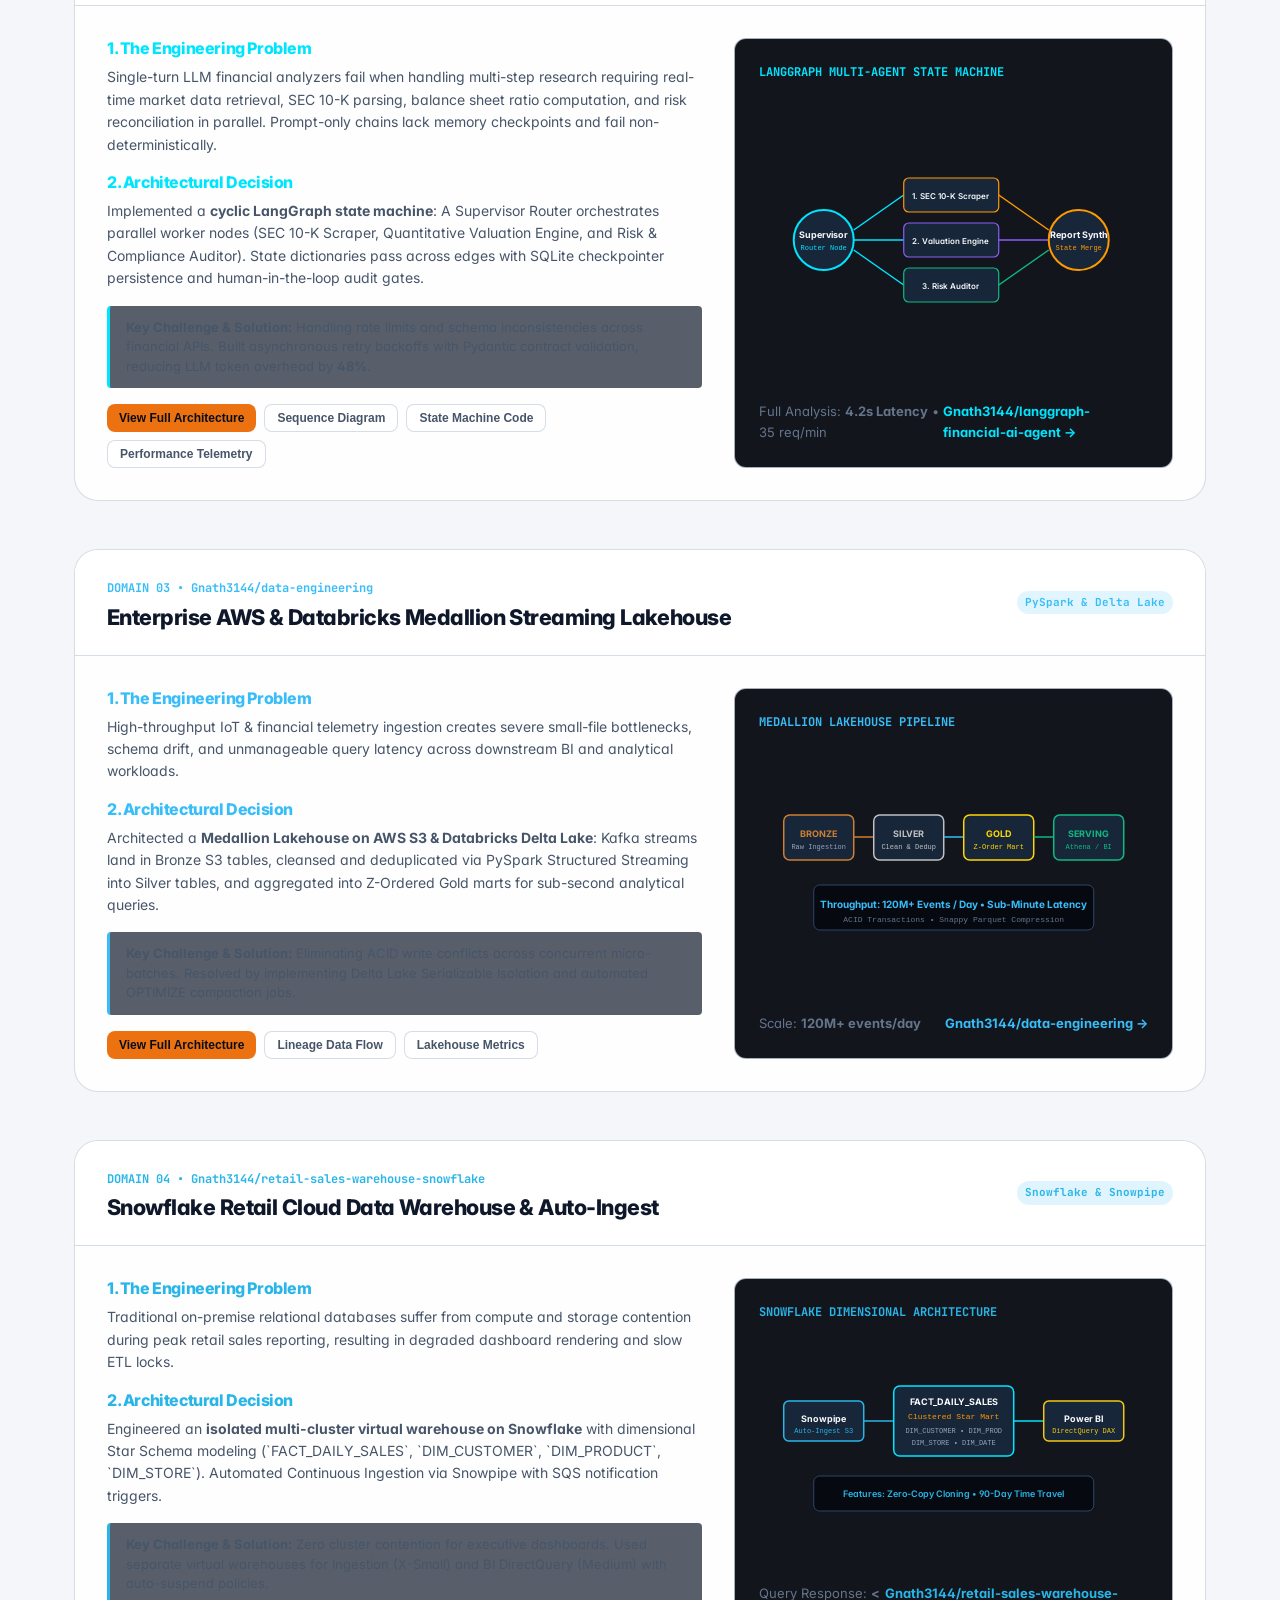
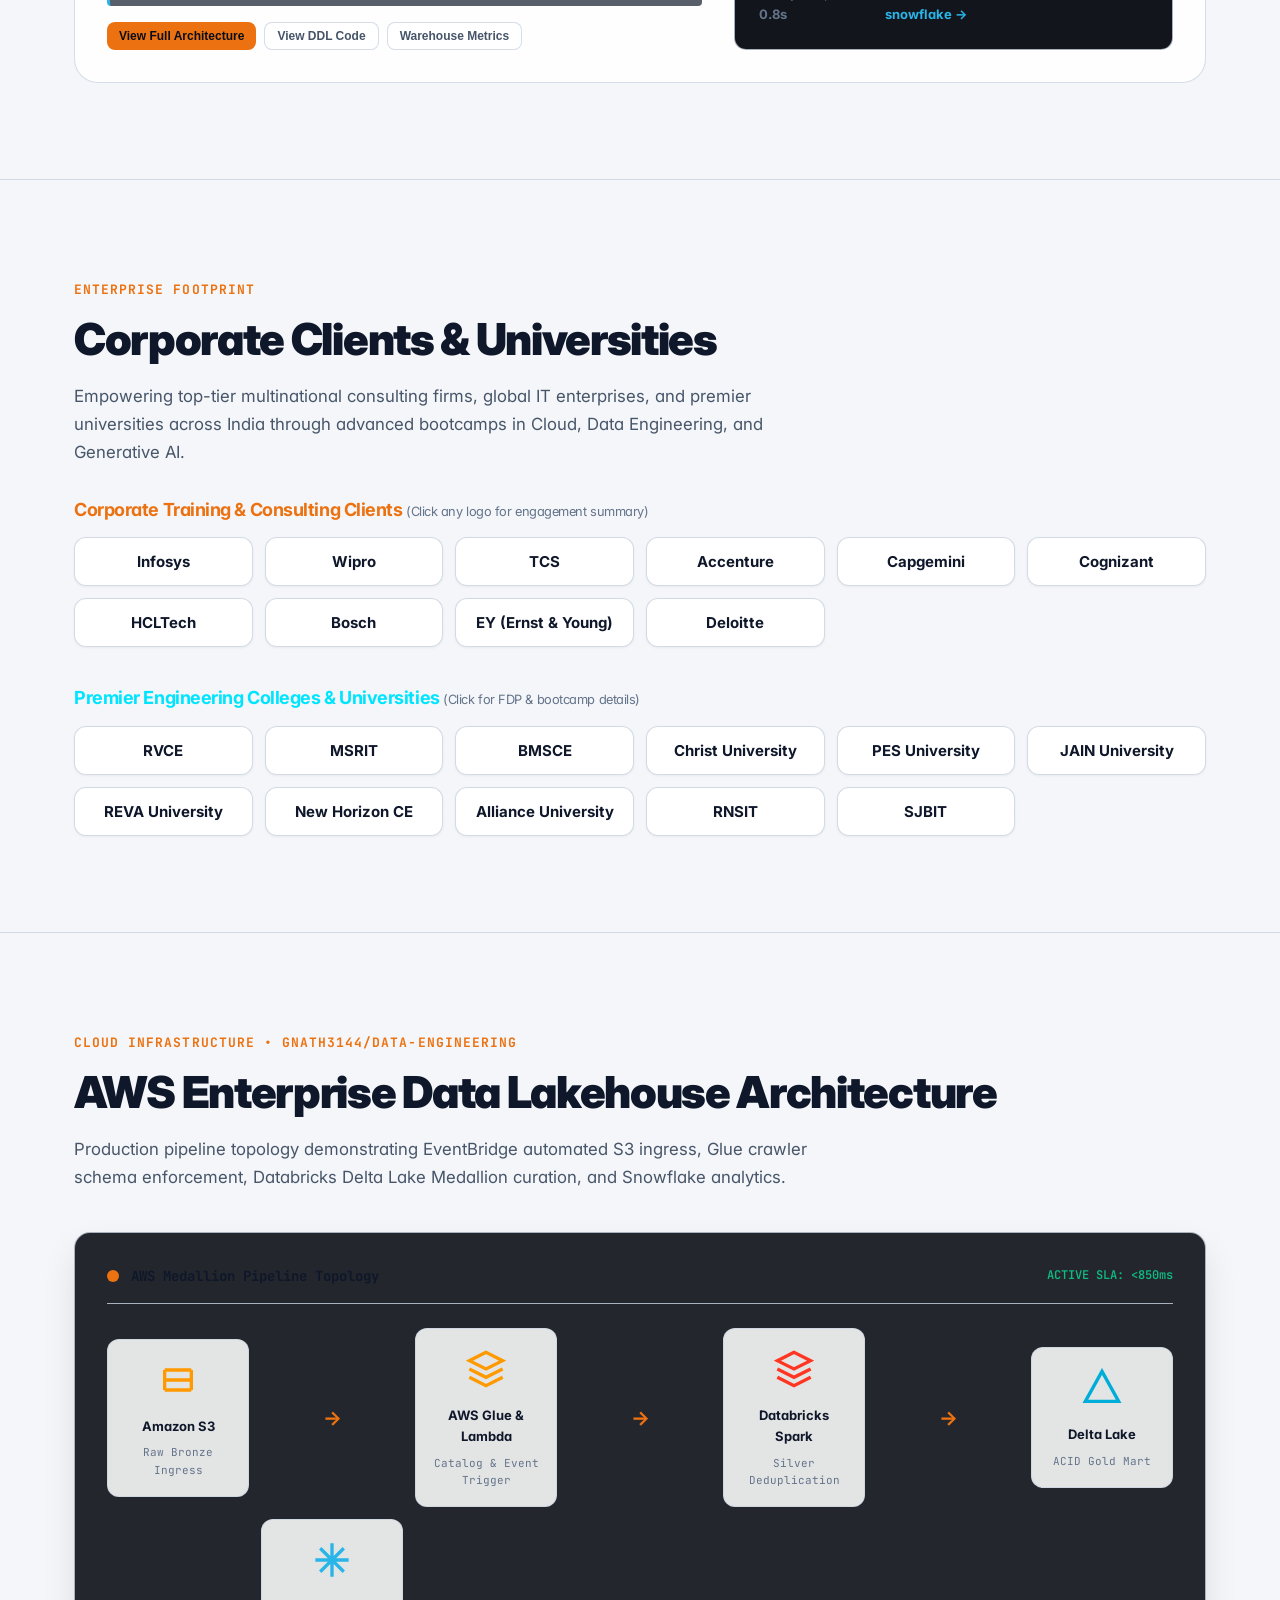
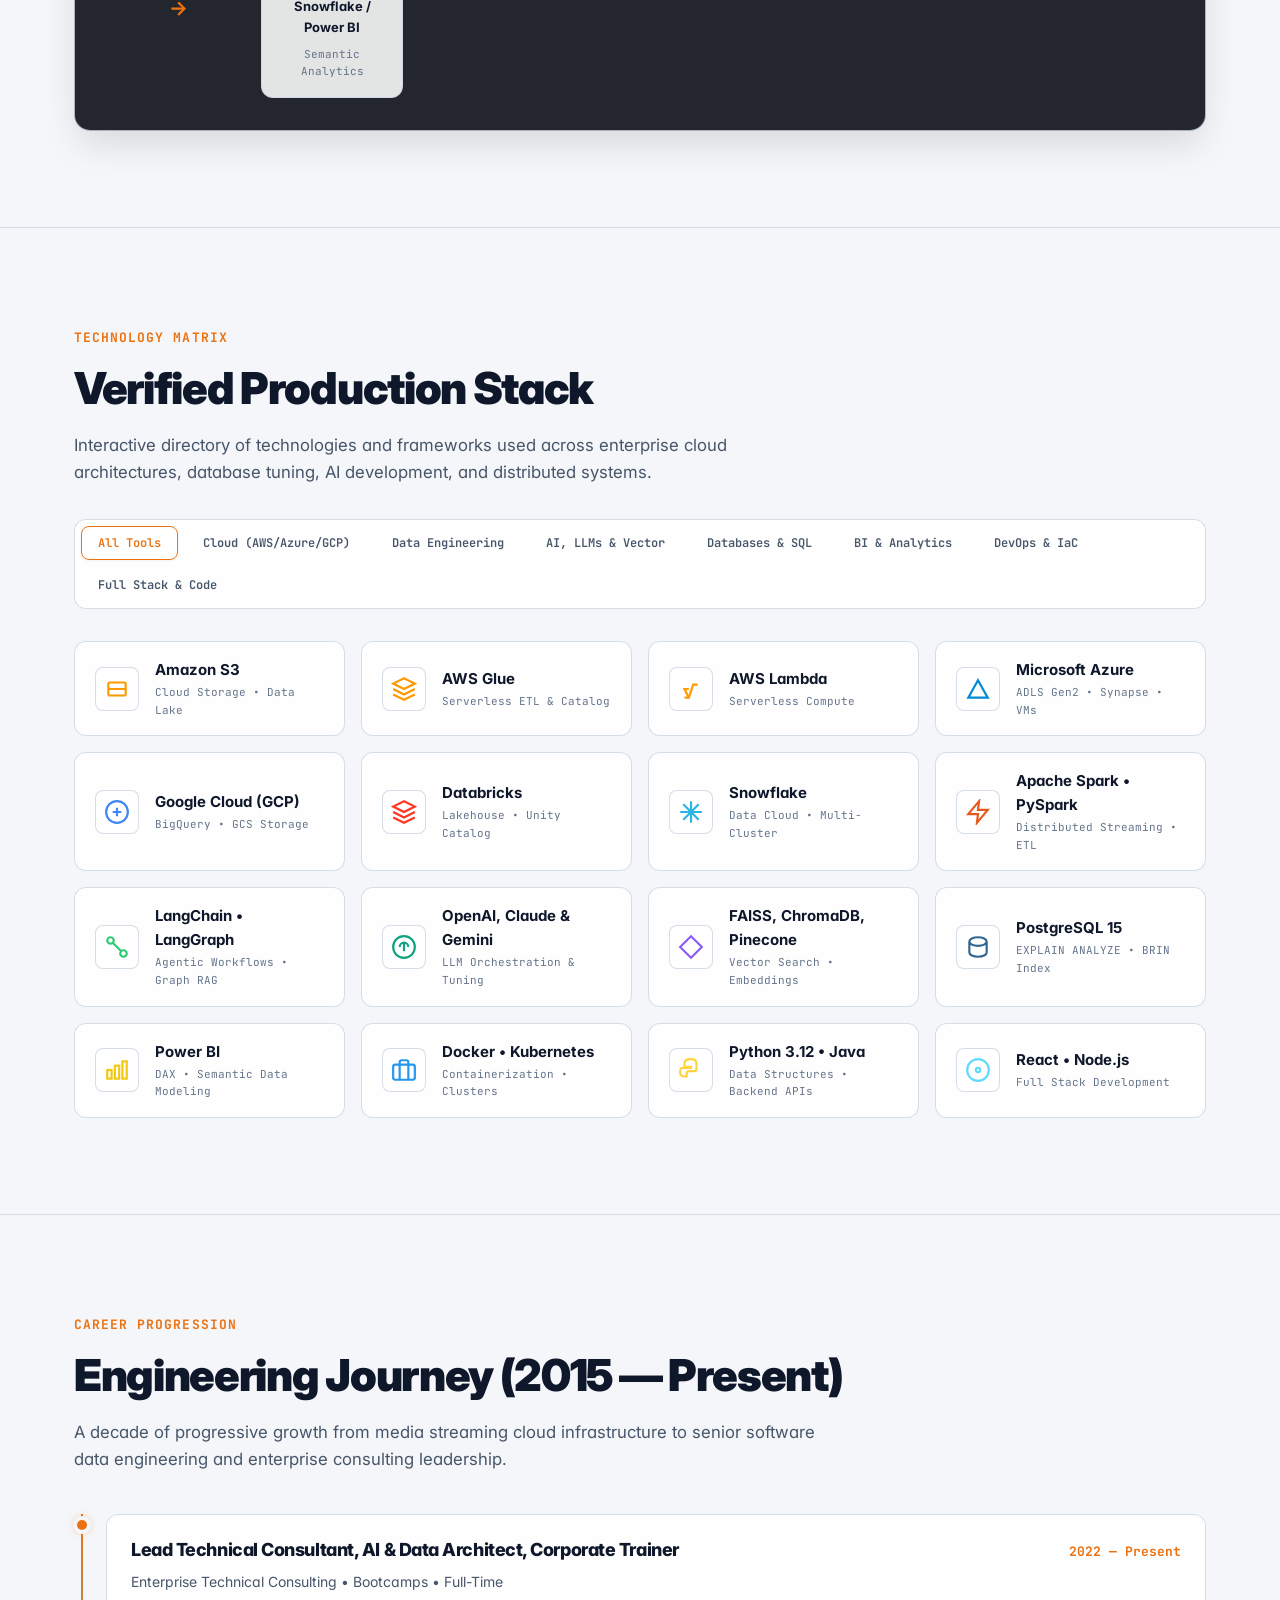
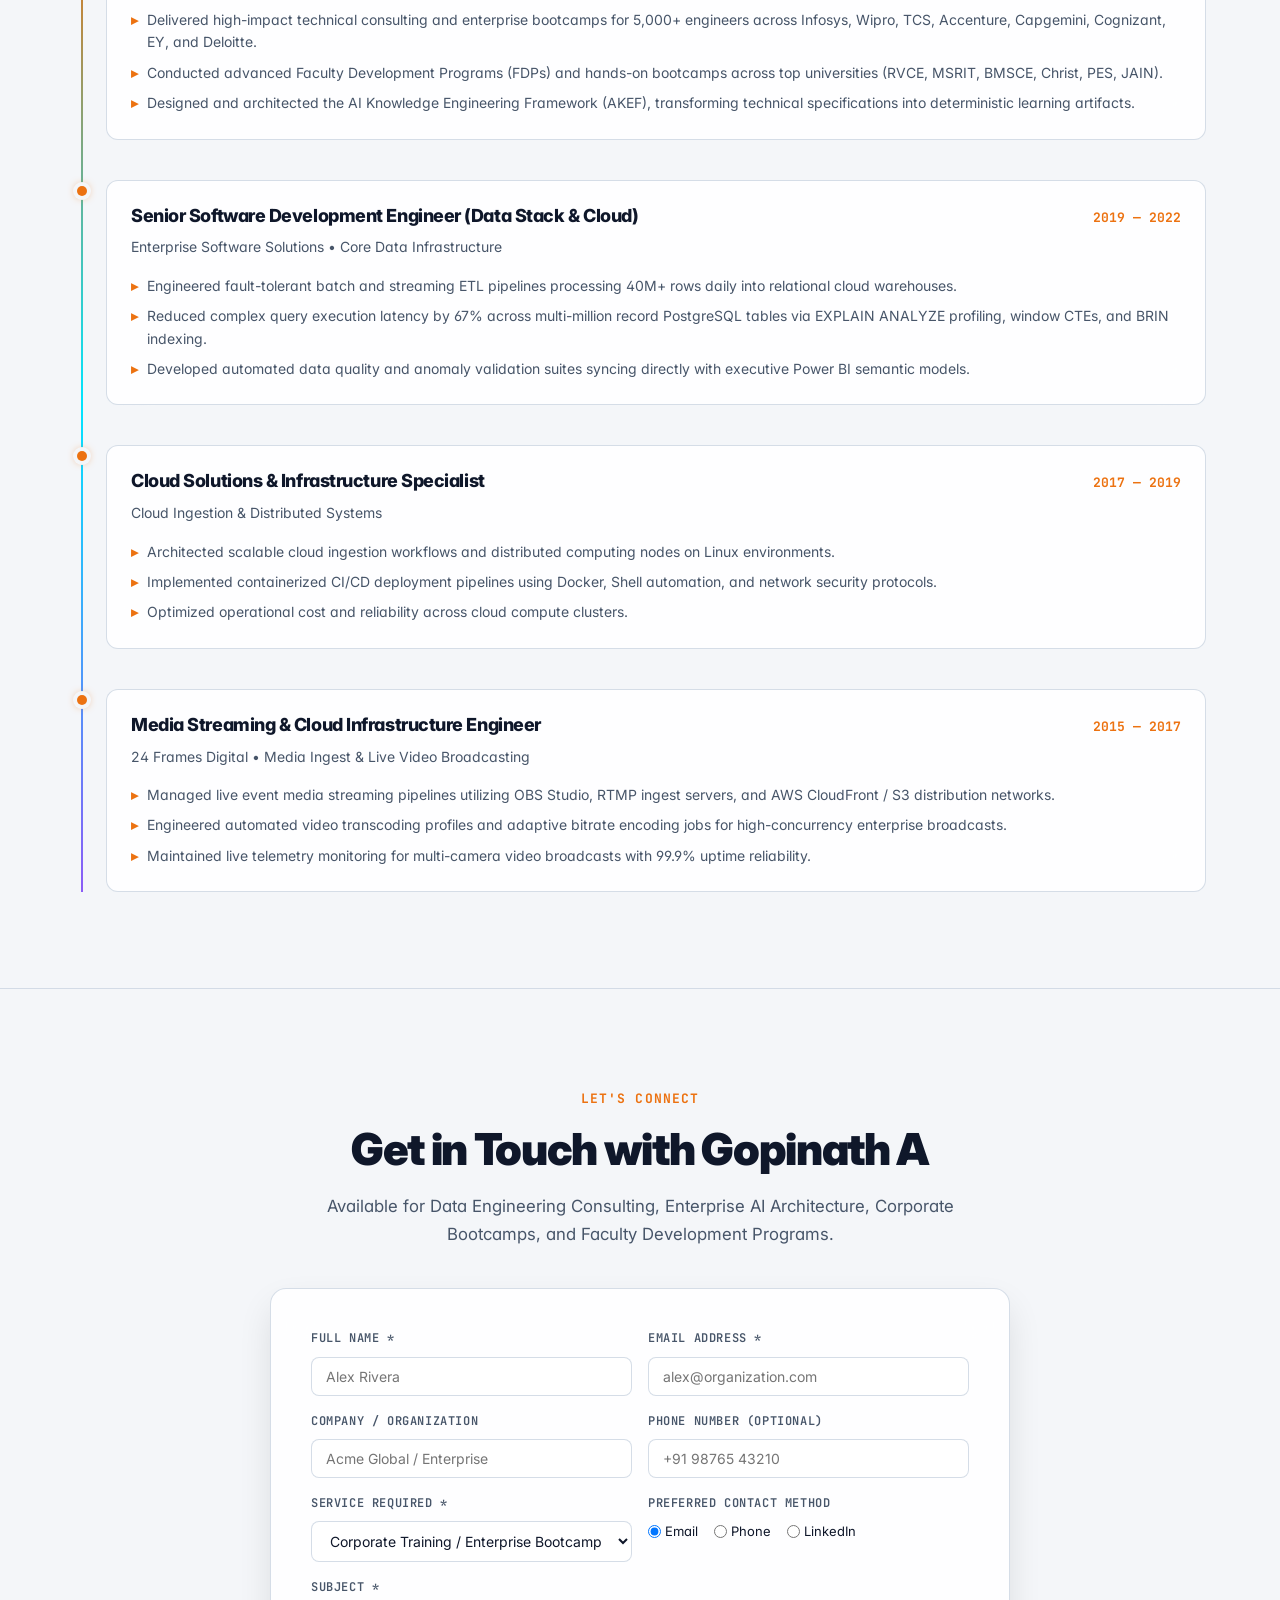
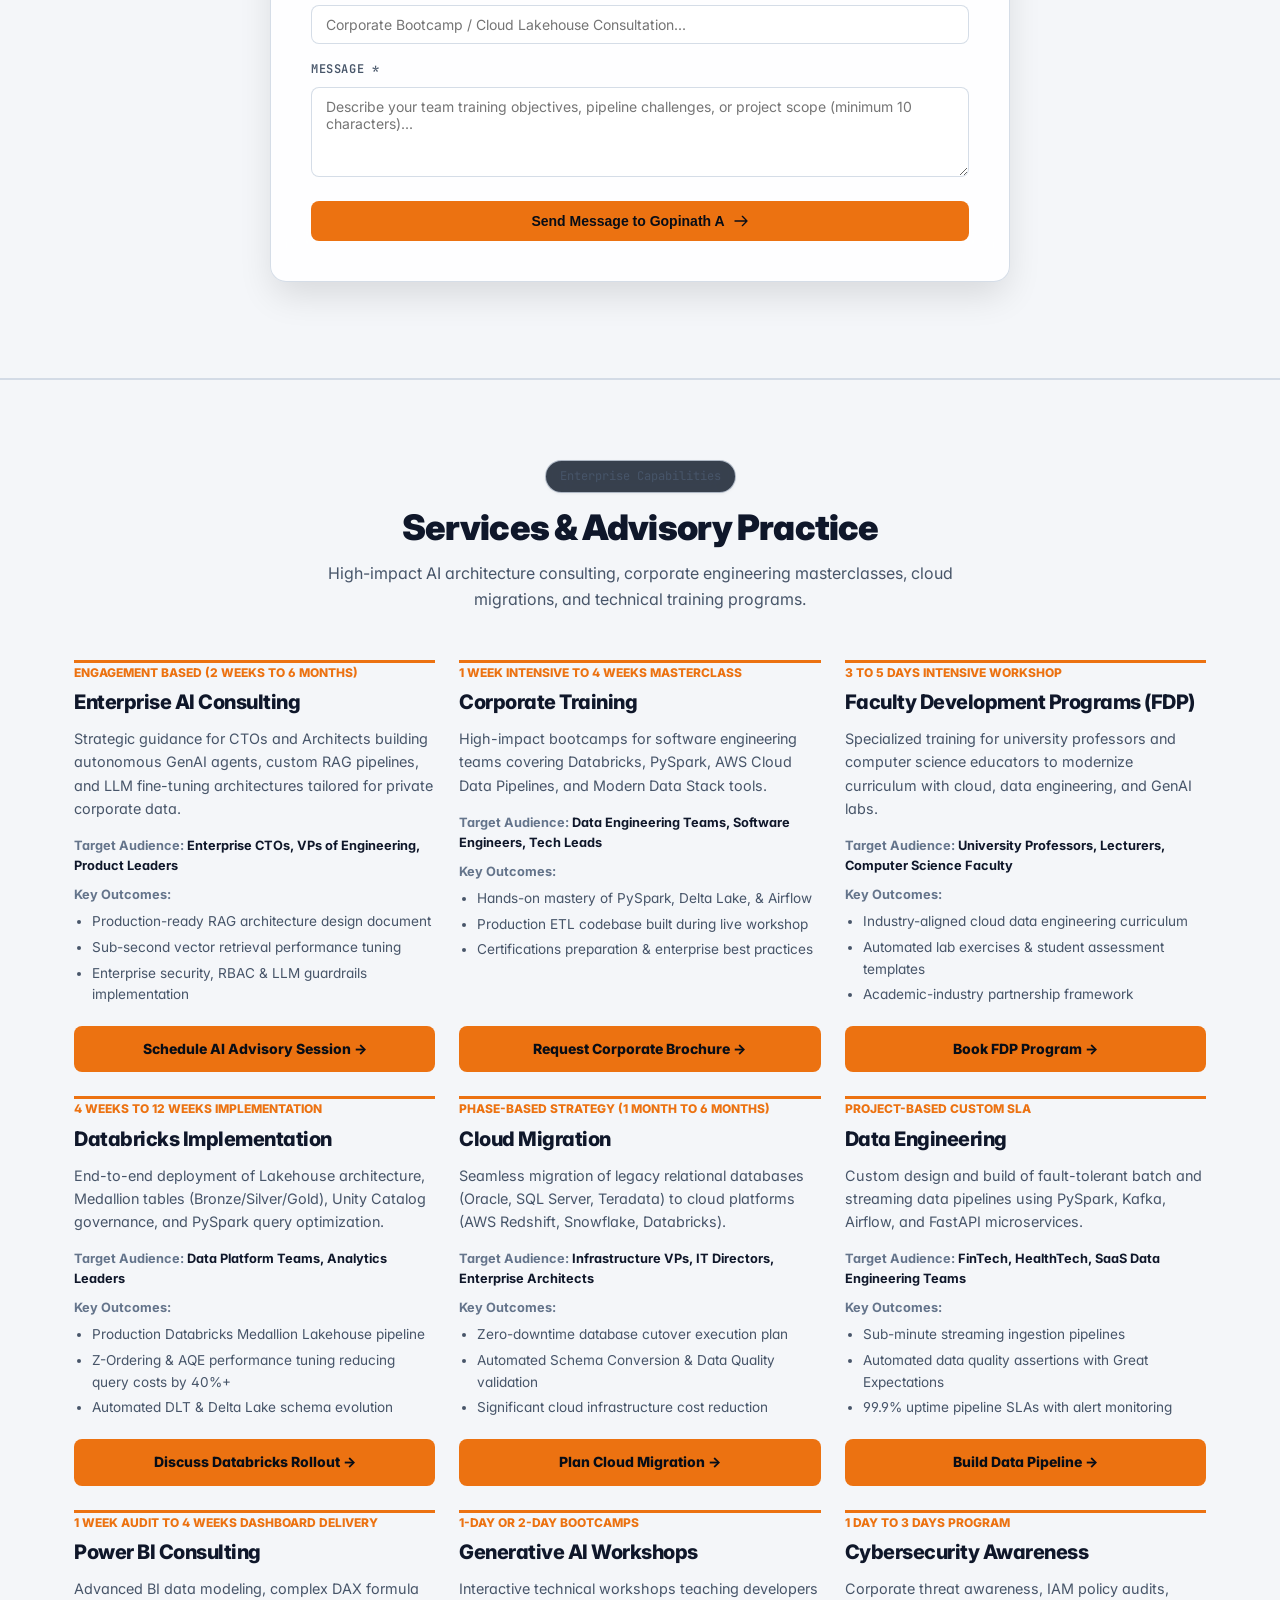
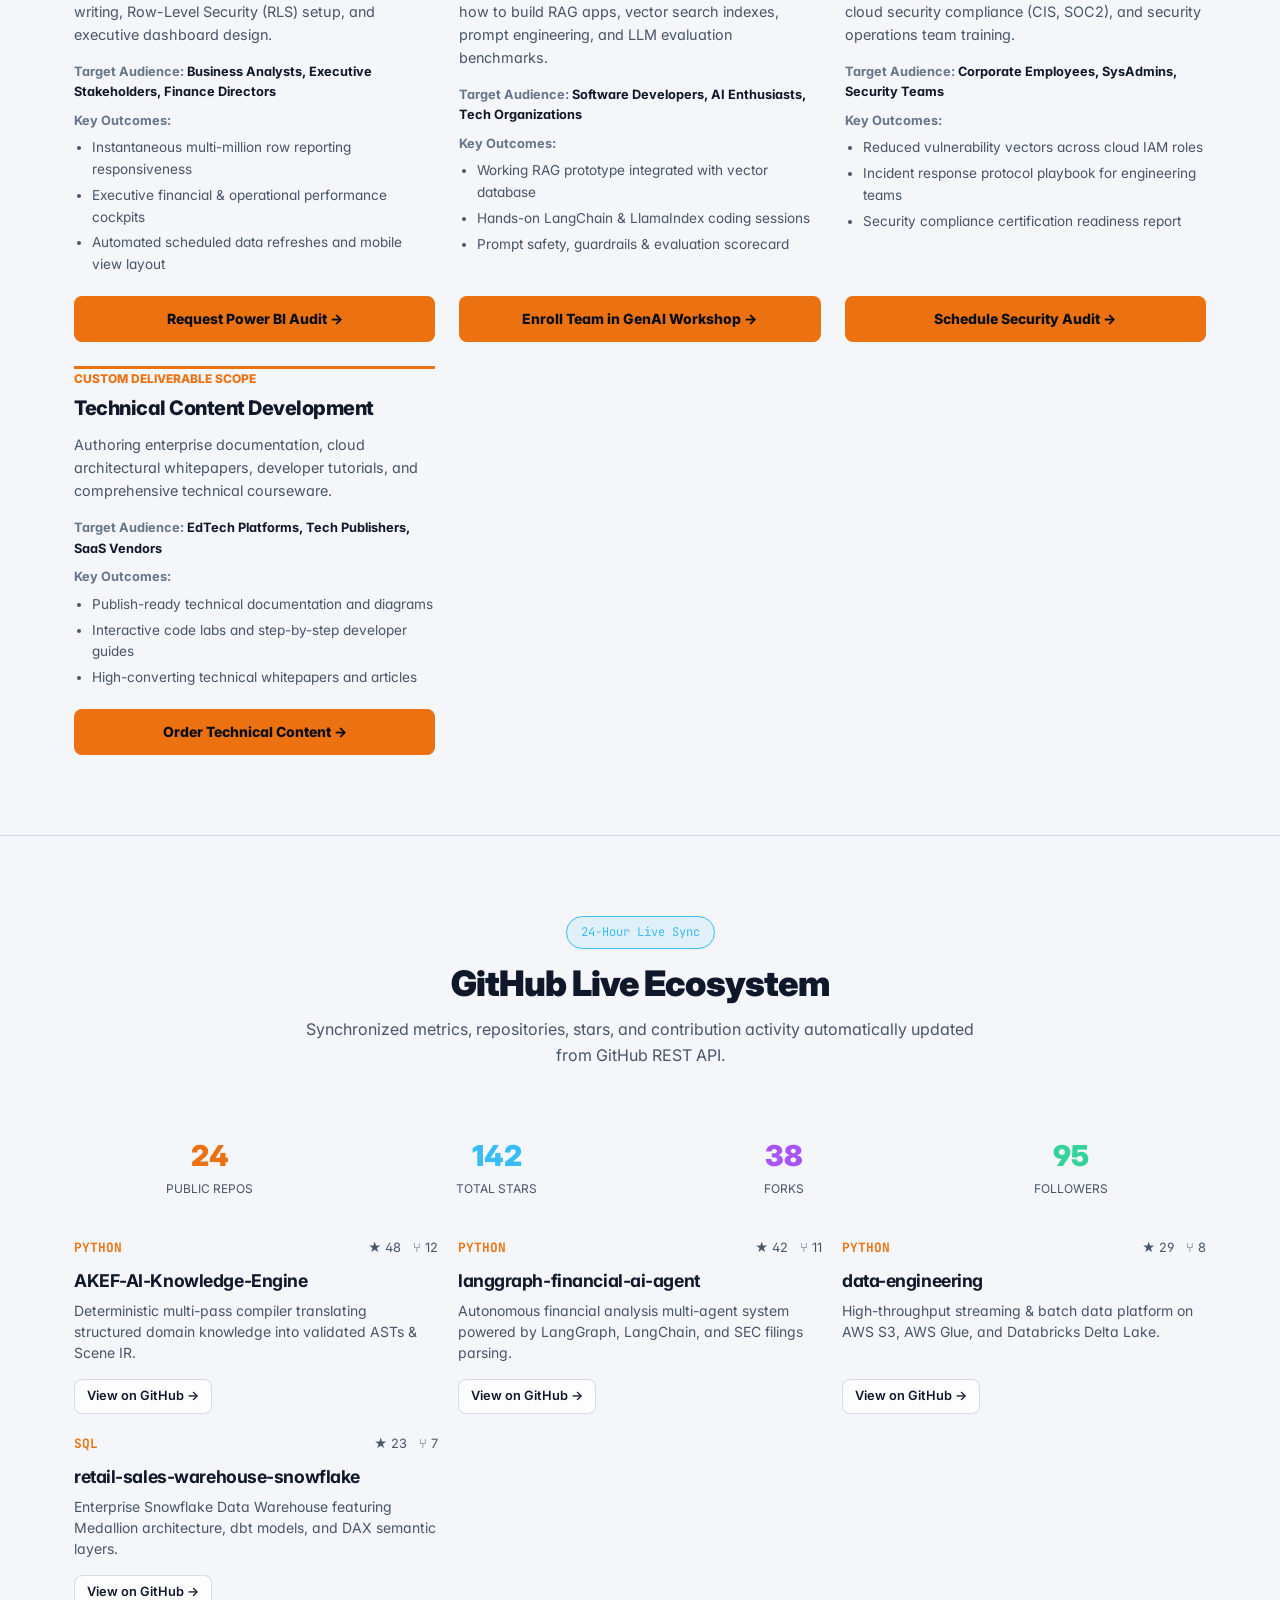
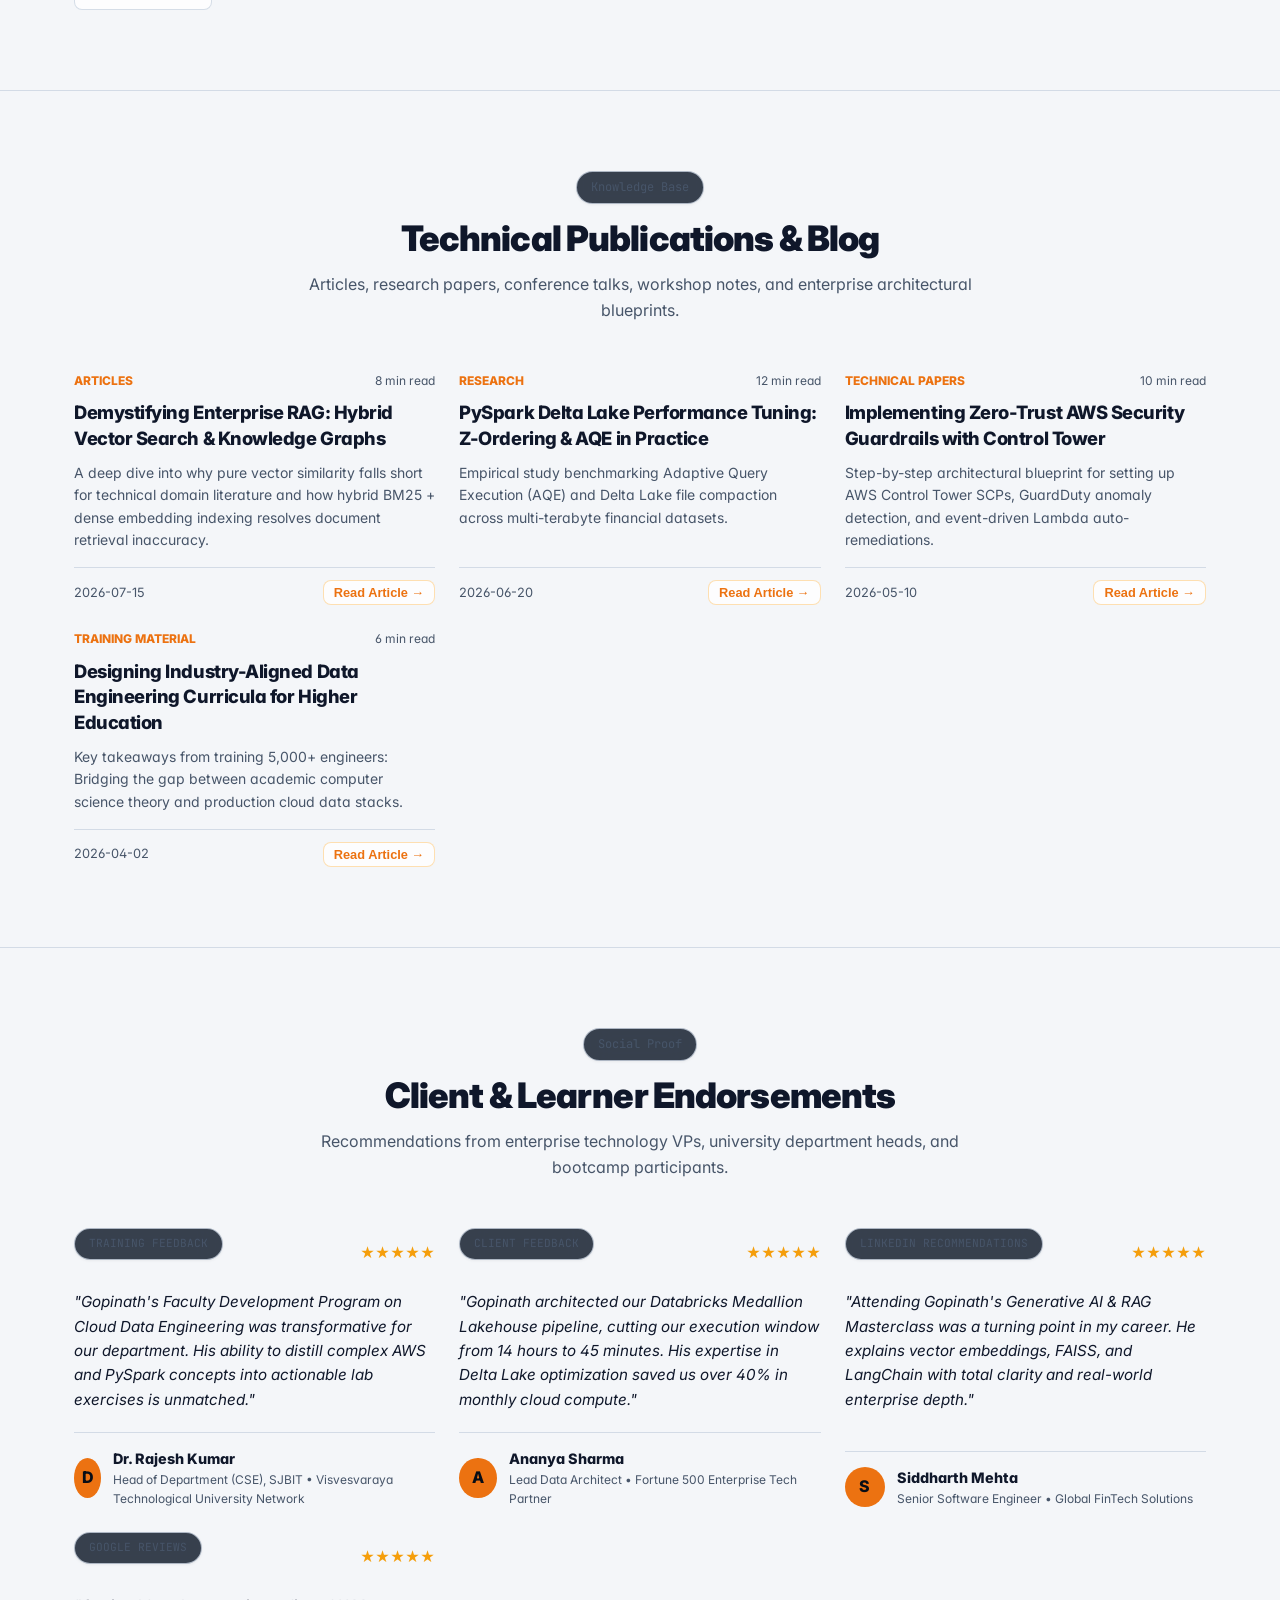
==== commit 3e05f6dc: "feat(phase-4): implement performance preconnects, JSON-LD Schema graph, and a11y compliance" ====
--- a/index.html
+++ b/index.html
@@ -24,28 +24,46 @@
     <meta name="twitter:description" content="Senior Technical Consultant, Principal Data Engineer &amp; Creator of AKEF. AWS, Databricks, Snowflake, LangGraph.">
     <meta name="twitter:image" content="https://gnath3144.github.io/AWS-Cloud_Portfolio/images/og-preview.png">
 
-    <!-- JSON-LD Structured Data -->
+    <!-- Preconnect for Performance -->
+    <link rel="preconnect" href="https://fonts.googleapis.com">
+    <link rel="preconnect" href="https://fonts.gstatic.com" crossorigin>
+
+    <!-- JSON-LD Structured Data Graph (SEO) -->
     <script type="application/ld+json">
     {
       "@context": "https://schema.org",
-      "@type": "Person",
-      "name": "Gopinath A",
-      "jobTitle": "Enterprise AI Architect & Principal Data Engineering Consultant",
-      "description": "Senior Technical Consultant, Principal Data Engineer, Generative AI Architect, and Creator of AKEF with 10+ years of experience across AWS Cloud, Databricks, Snowflake, and mentoring 5,000+ engineers.",
-      "url": "https://gnath3144.github.io/AWS-Cloud_Portfolio/",
-      "sameAs": [
-        "https://github.com/Gnath3144"
-      ],
-      "knowsAbout": [
-        "AWS Cloud Architecture",
-        "Databricks Delta Lake",
-        "Snowflake Data Cloud",
-        "Apache Spark & PySpark",
-        "LangGraph & LangChain",
-        "AI Knowledge Engineering Framework (AKEF)",
-        "PostgreSQL Query Optimization",
-        "dbt Core",
-        "Distributed Systems"
+      "@graph": [
+        {
+          "@type": "Person",
+          "@id": "https://gnath3144.github.io/AWS-Cloud_Portfolio/#person",
+          "name": "Gopinath A",
+          "jobTitle": "Enterprise AI Architect & Principal Data Engineering Consultant",
+          "description": "Senior Technical Consultant, Principal Data Engineer, Generative AI Architect, and Creator of AKEF with 10+ years of experience across AWS Cloud, Databricks, Snowflake, and mentoring 5,000+ engineers.",
+          "url": "https://gnath3144.github.io/AWS-Cloud_Portfolio/",
+          "sameAs": [
+            "https://github.com/Gnath3144",
+            "https://www.linkedin.com/in/gopinath-a-cloud-ai/"
+          ],
+          "knowsAbout": [
+            "AWS Cloud Architecture",
+            "Databricks Delta Lake",
+            "Snowflake Data Cloud",
+            "Apache Spark & PySpark",
+            "LangGraph & LangChain",
+            "AI Knowledge Engineering Framework (AKEF)",
+            "PostgreSQL Query Optimization",
+            "Terraform & Infrastructure as Code",
+            "dbt Core",
+            "Zero-Trust Cloud Security"
+          ]
+        },
+        {
+          "@type": "WebSite",
+          "@id": "https://gnath3144.github.io/AWS-Cloud_Portfolio/#website",
+          "url": "https://gnath3144.github.io/AWS-Cloud_Portfolio/",
+          "name": "Gopinath A — Cloud & AI Architect Portfolio",
+          "publisher": { "@id": "https://gnath3144.github.io/AWS-Cloud_Portfolio/#person" }
+        }
       ]
     }
     </script>
@@ -314,7 +332,7 @@
                         </div>
                         <div class="terminal-input-line">
                             <span class="terminal-prompt">&gt;</span>
-                            <input type="text" id="terminal-cli-input" class="terminal-input" placeholder="Type a command (e.g. whoami, aws describe, akef --compile, stack)..." autocomplete="off">
+                            <input type="text" id="terminal-cli-input" class="terminal-input" placeholder="Type a command (e.g. whoami, aws describe, akef --compile, stack)..." autocomplete="off" aria-label="Developer Terminal Command Input">
                         </div>
                     </div>
                 </div>
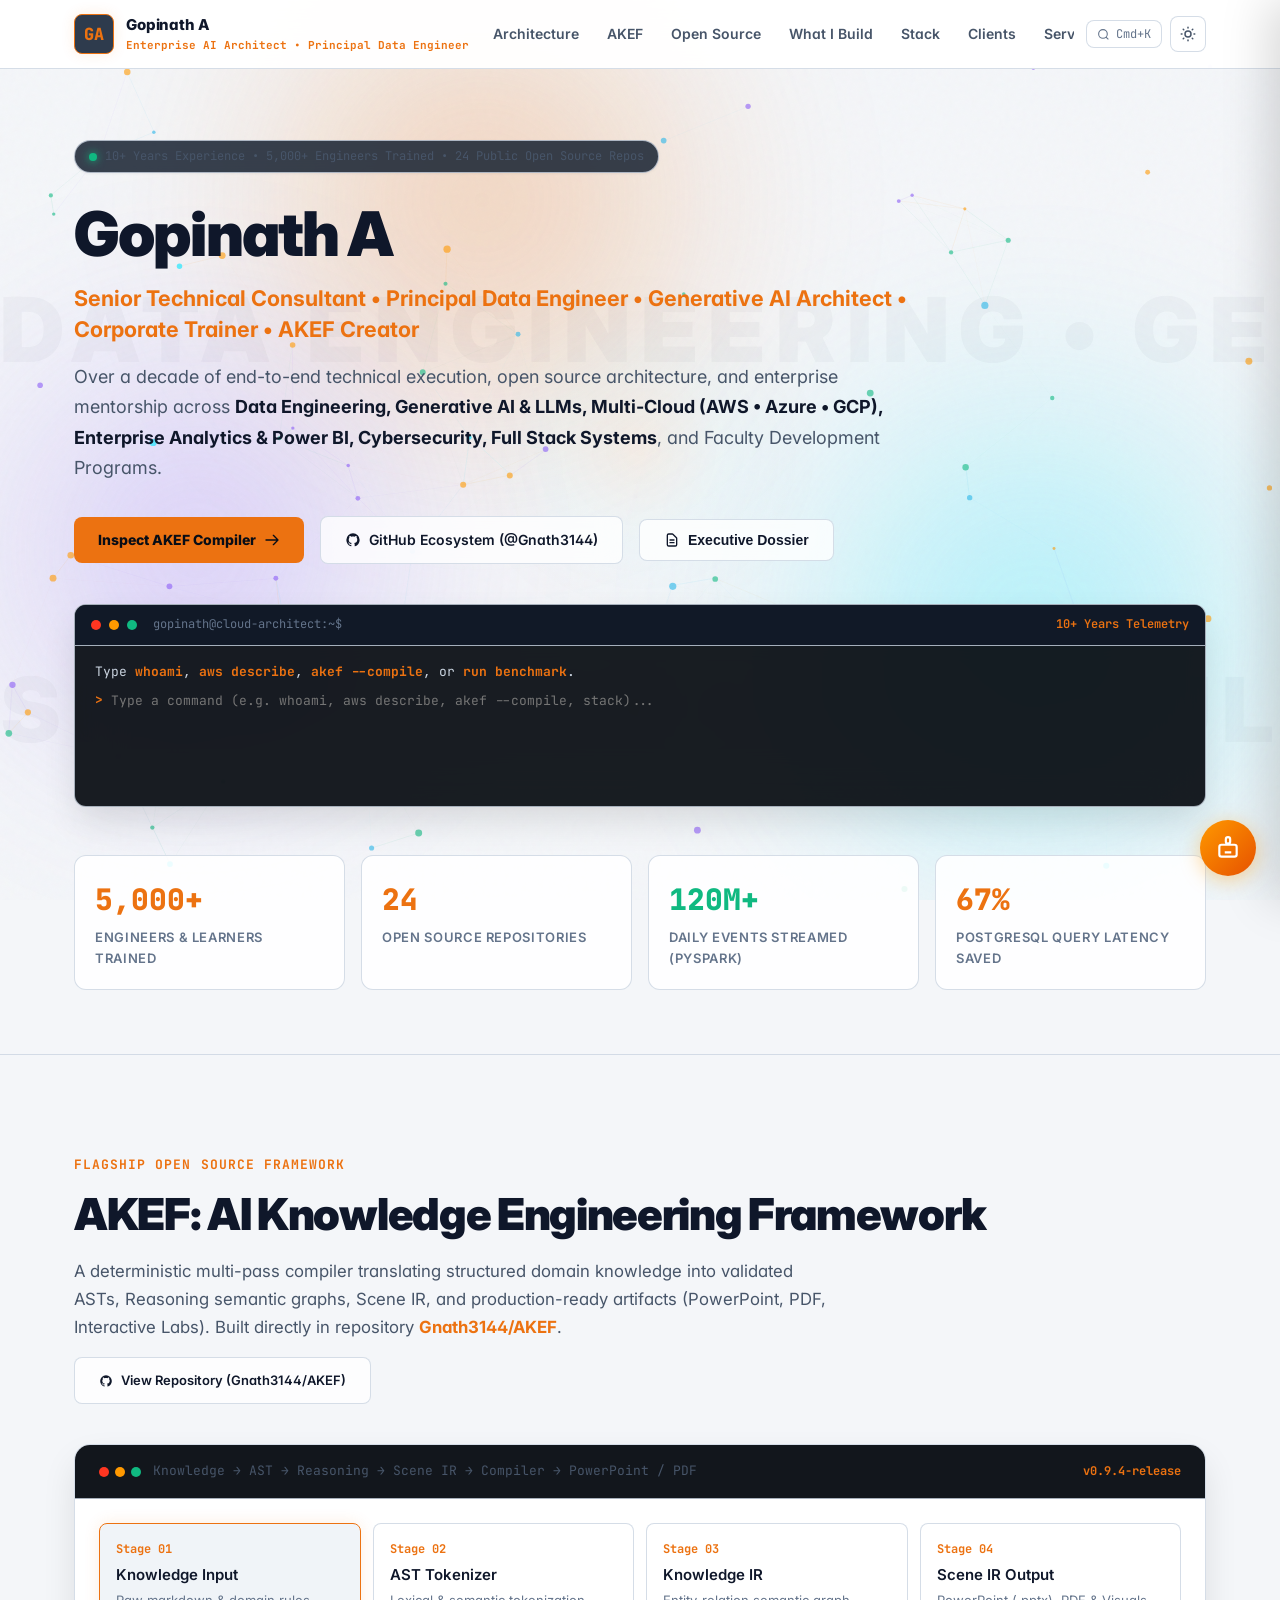
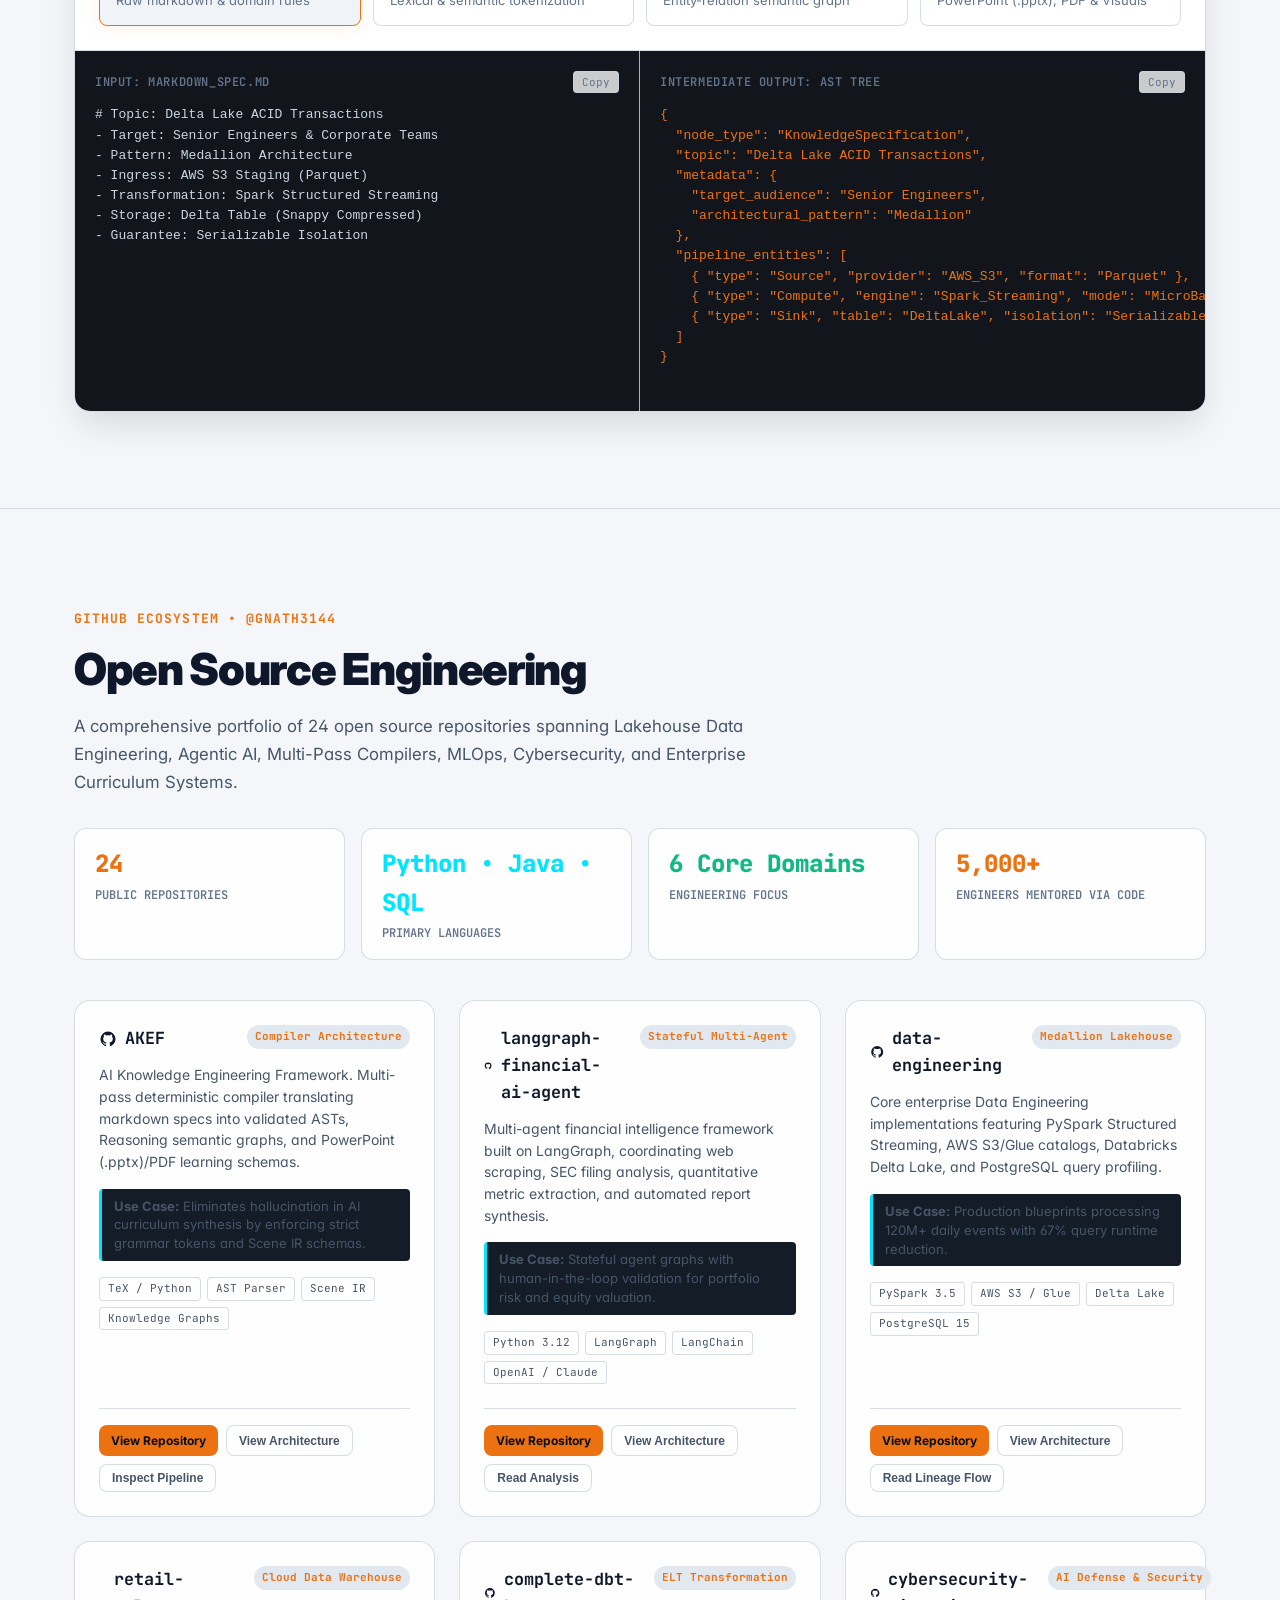
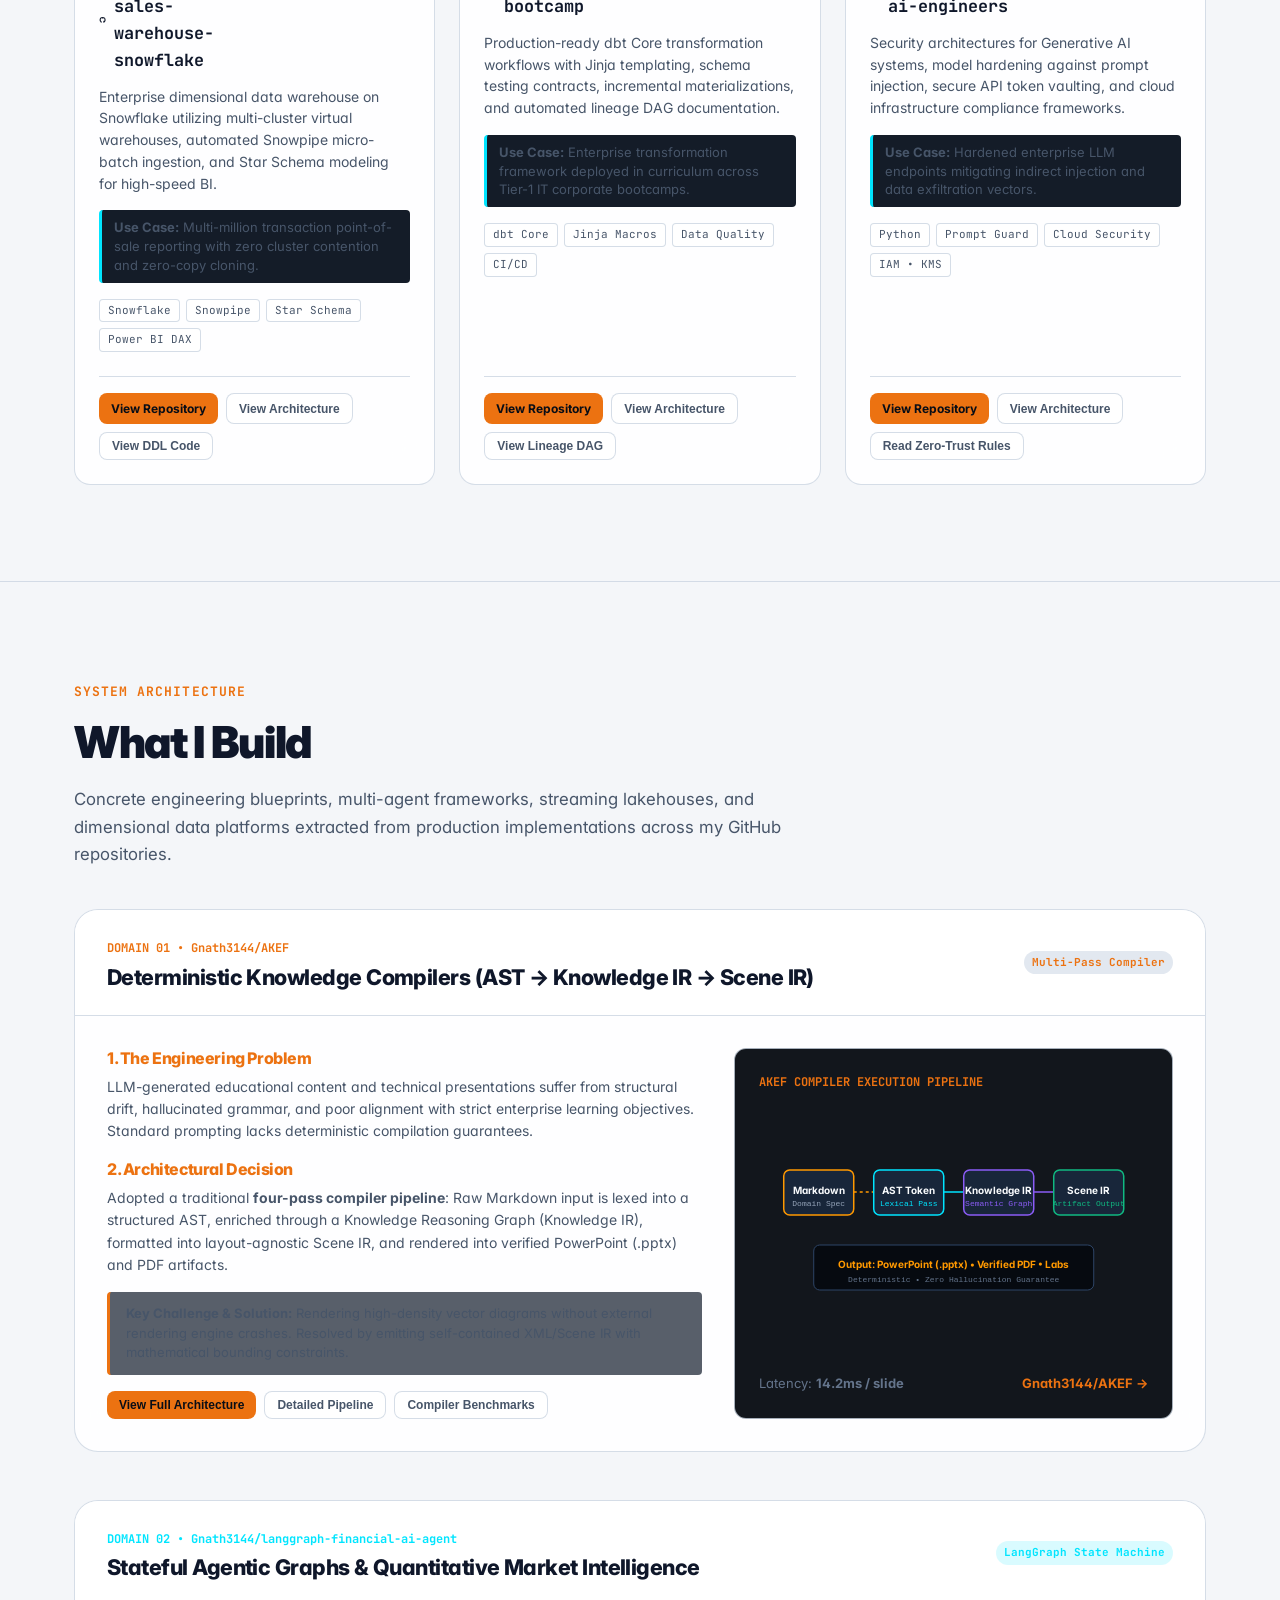
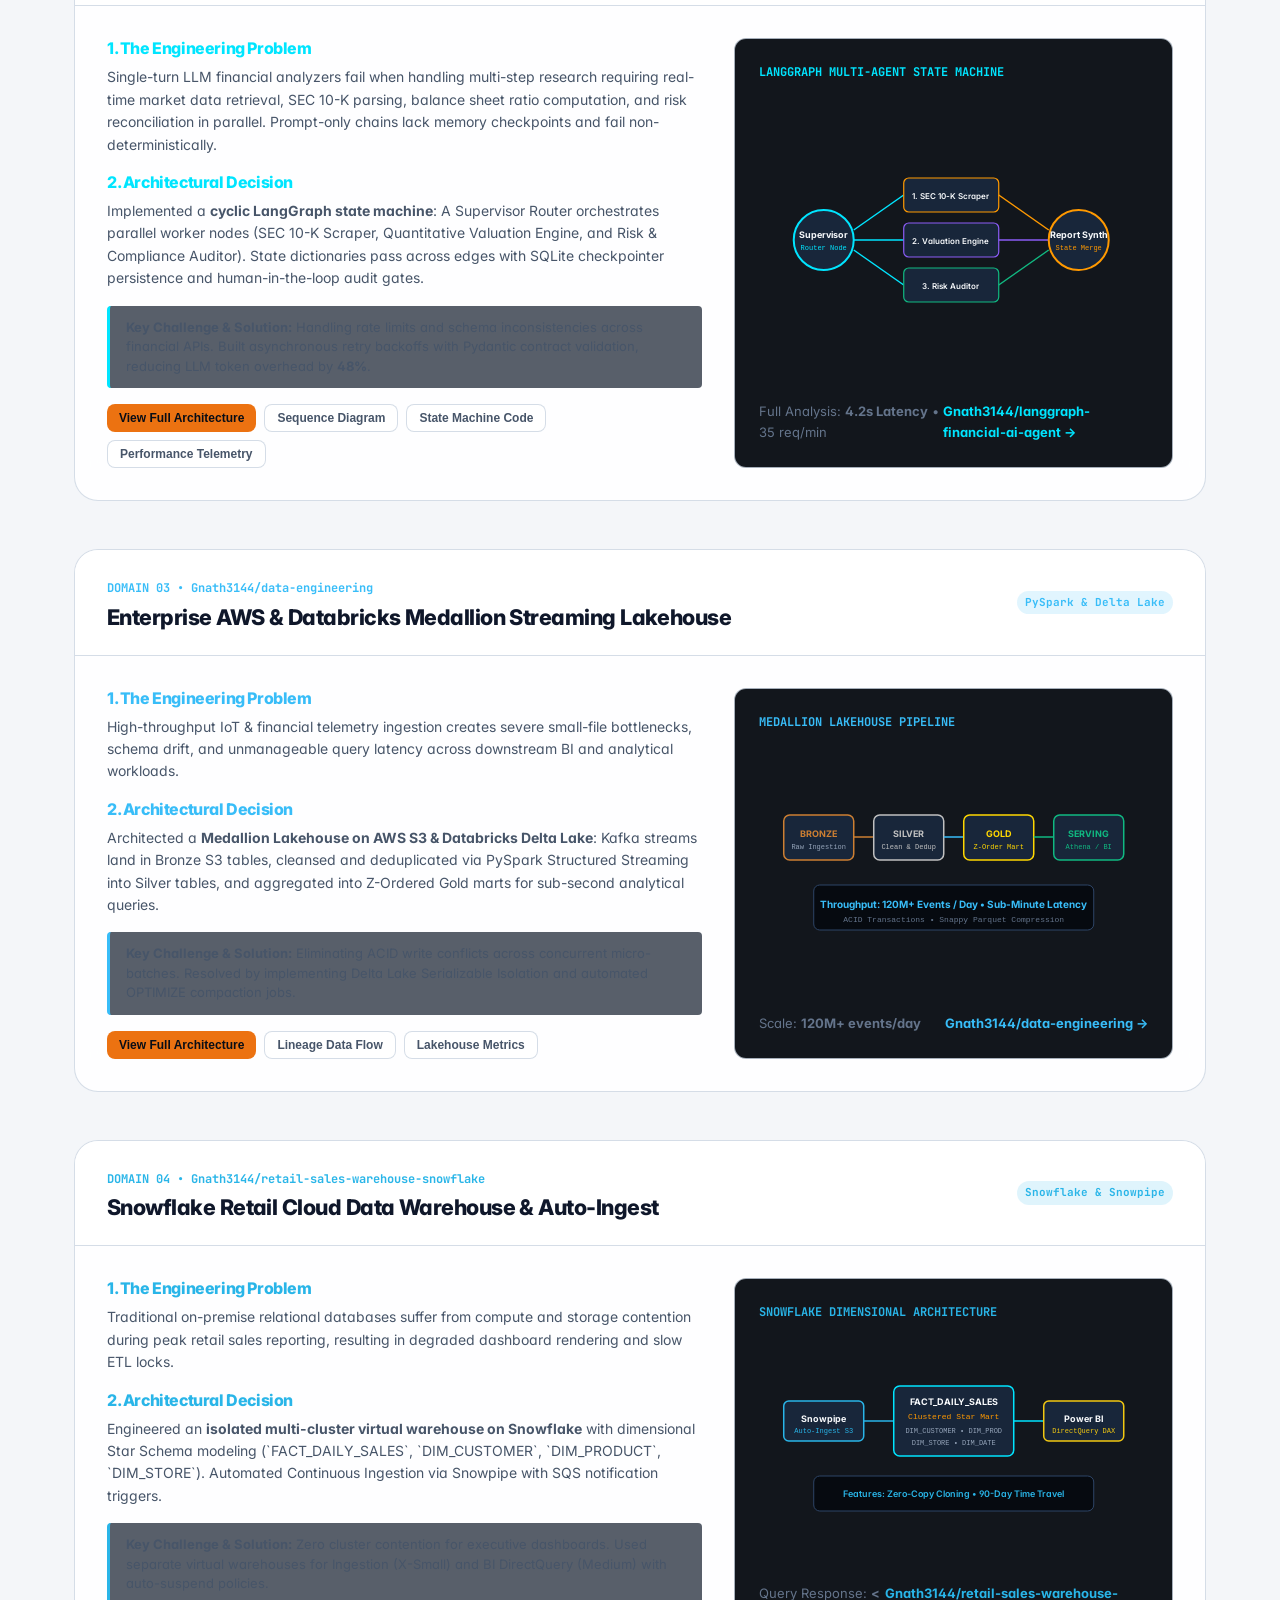
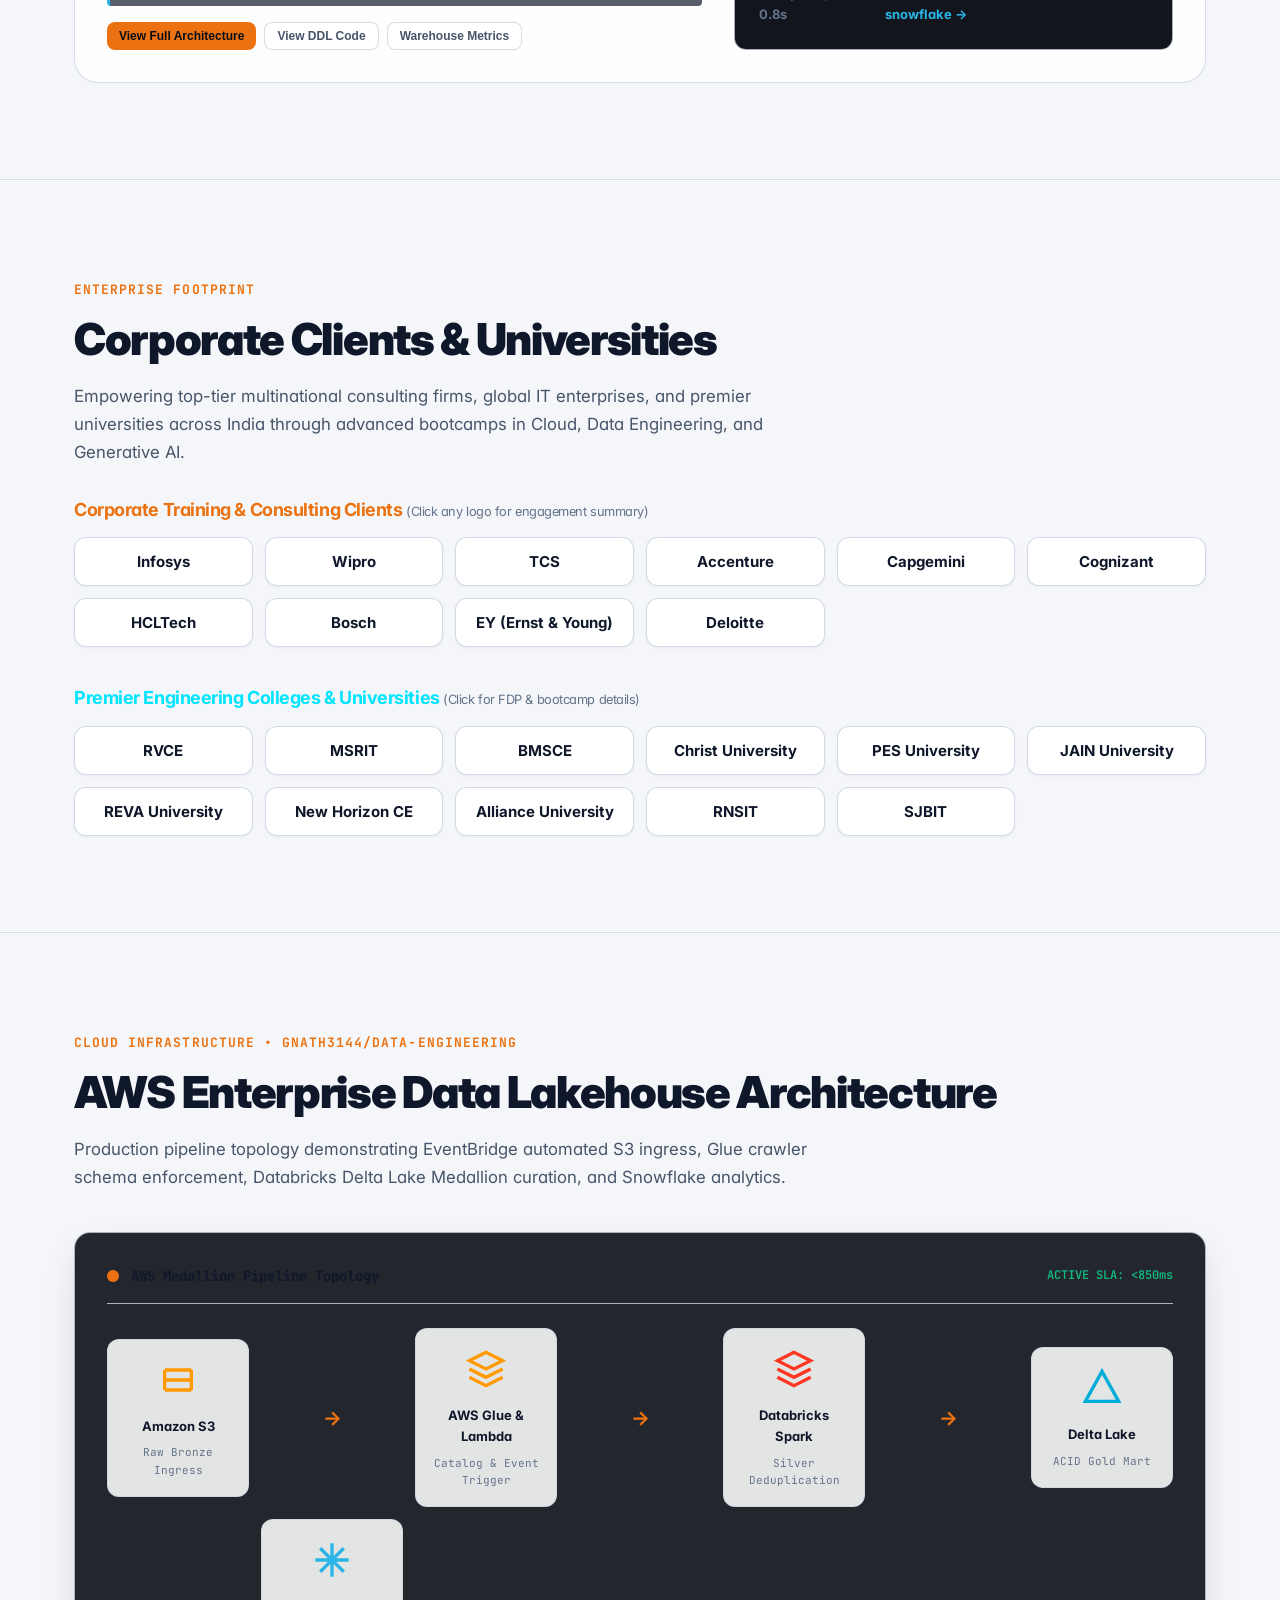
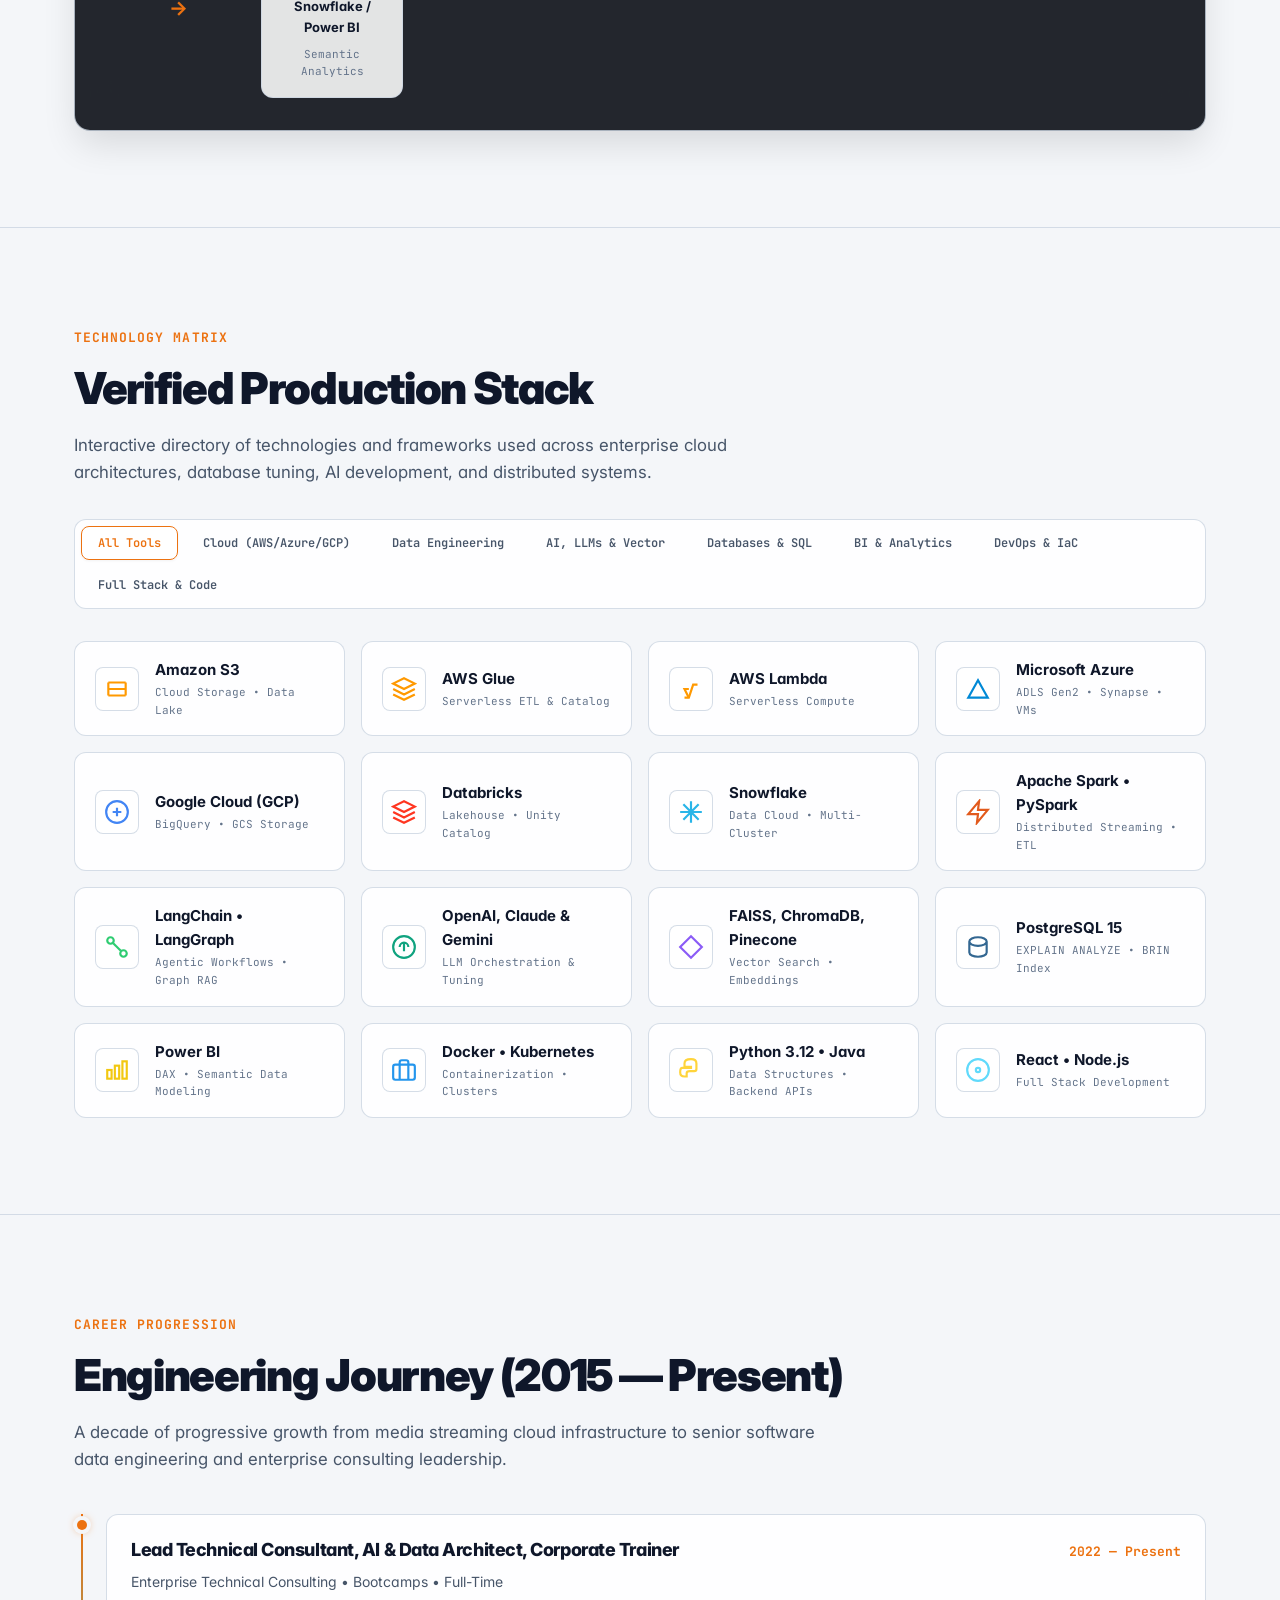
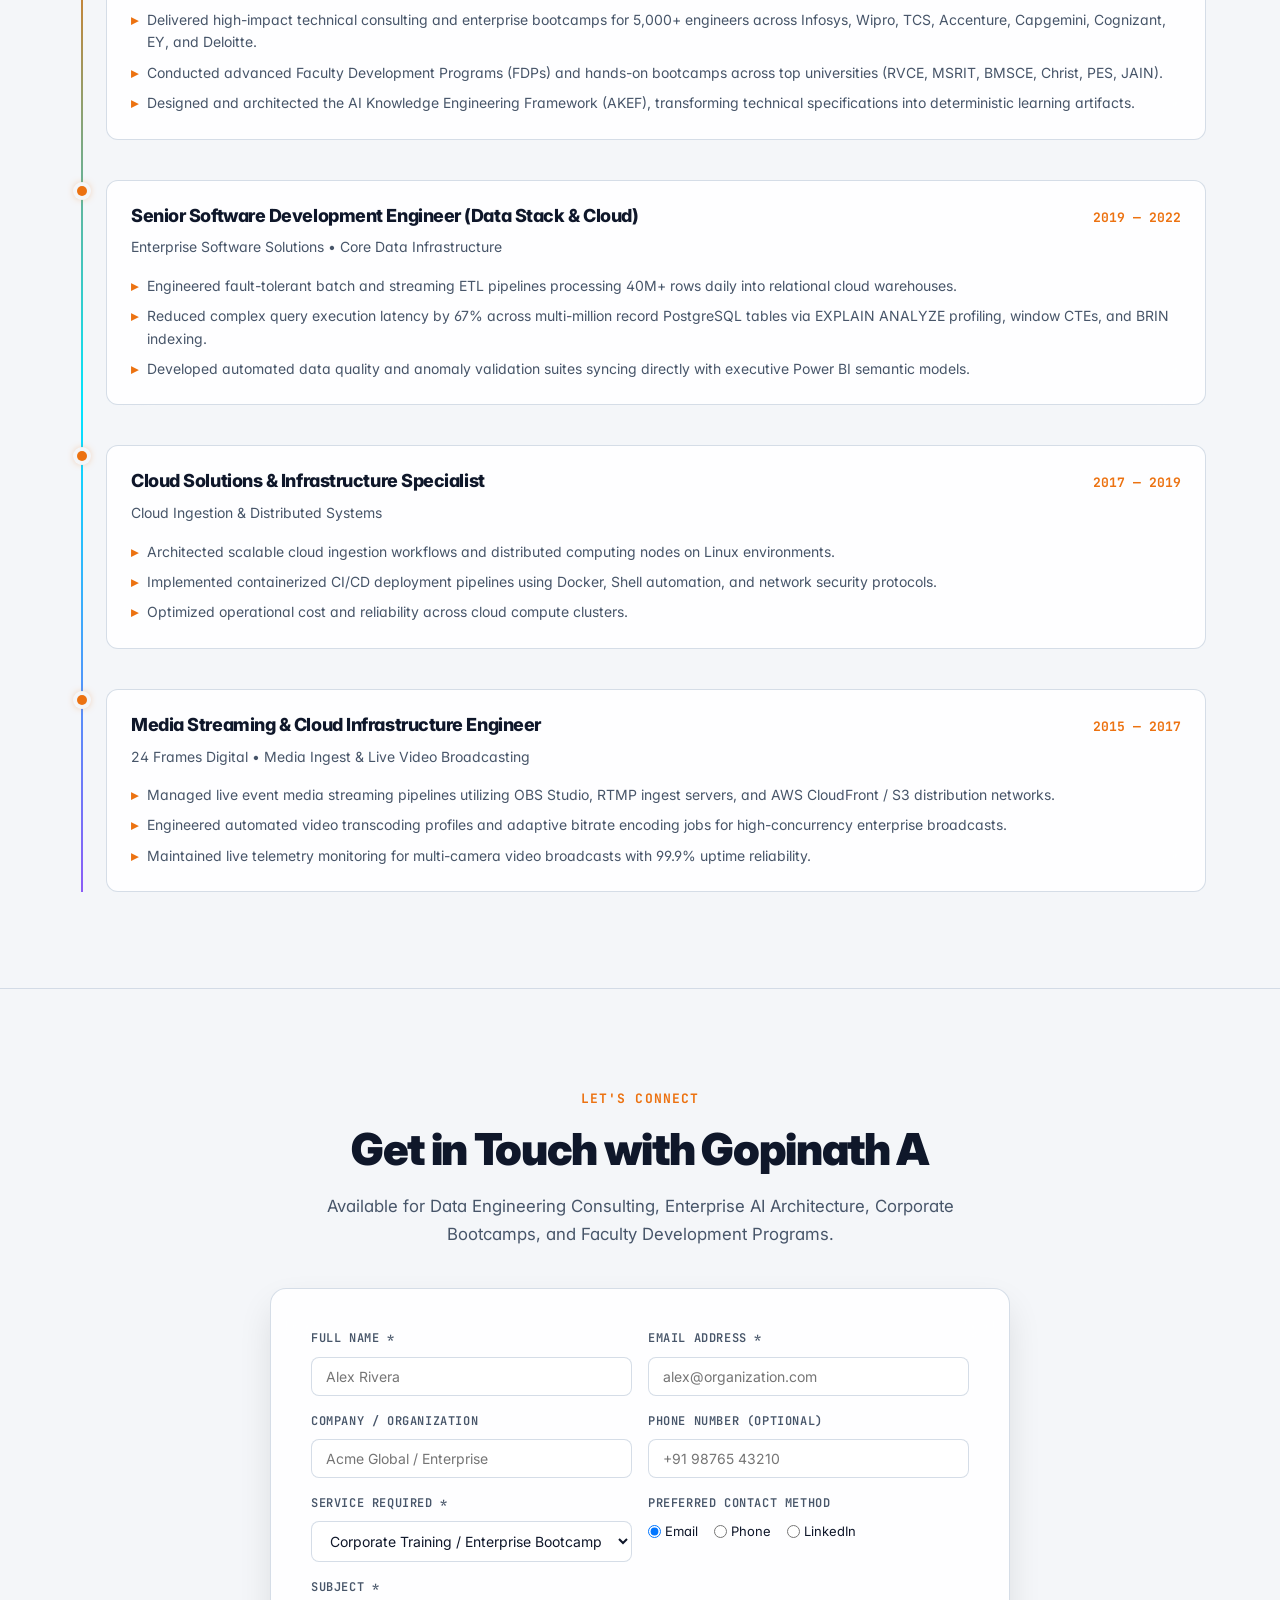
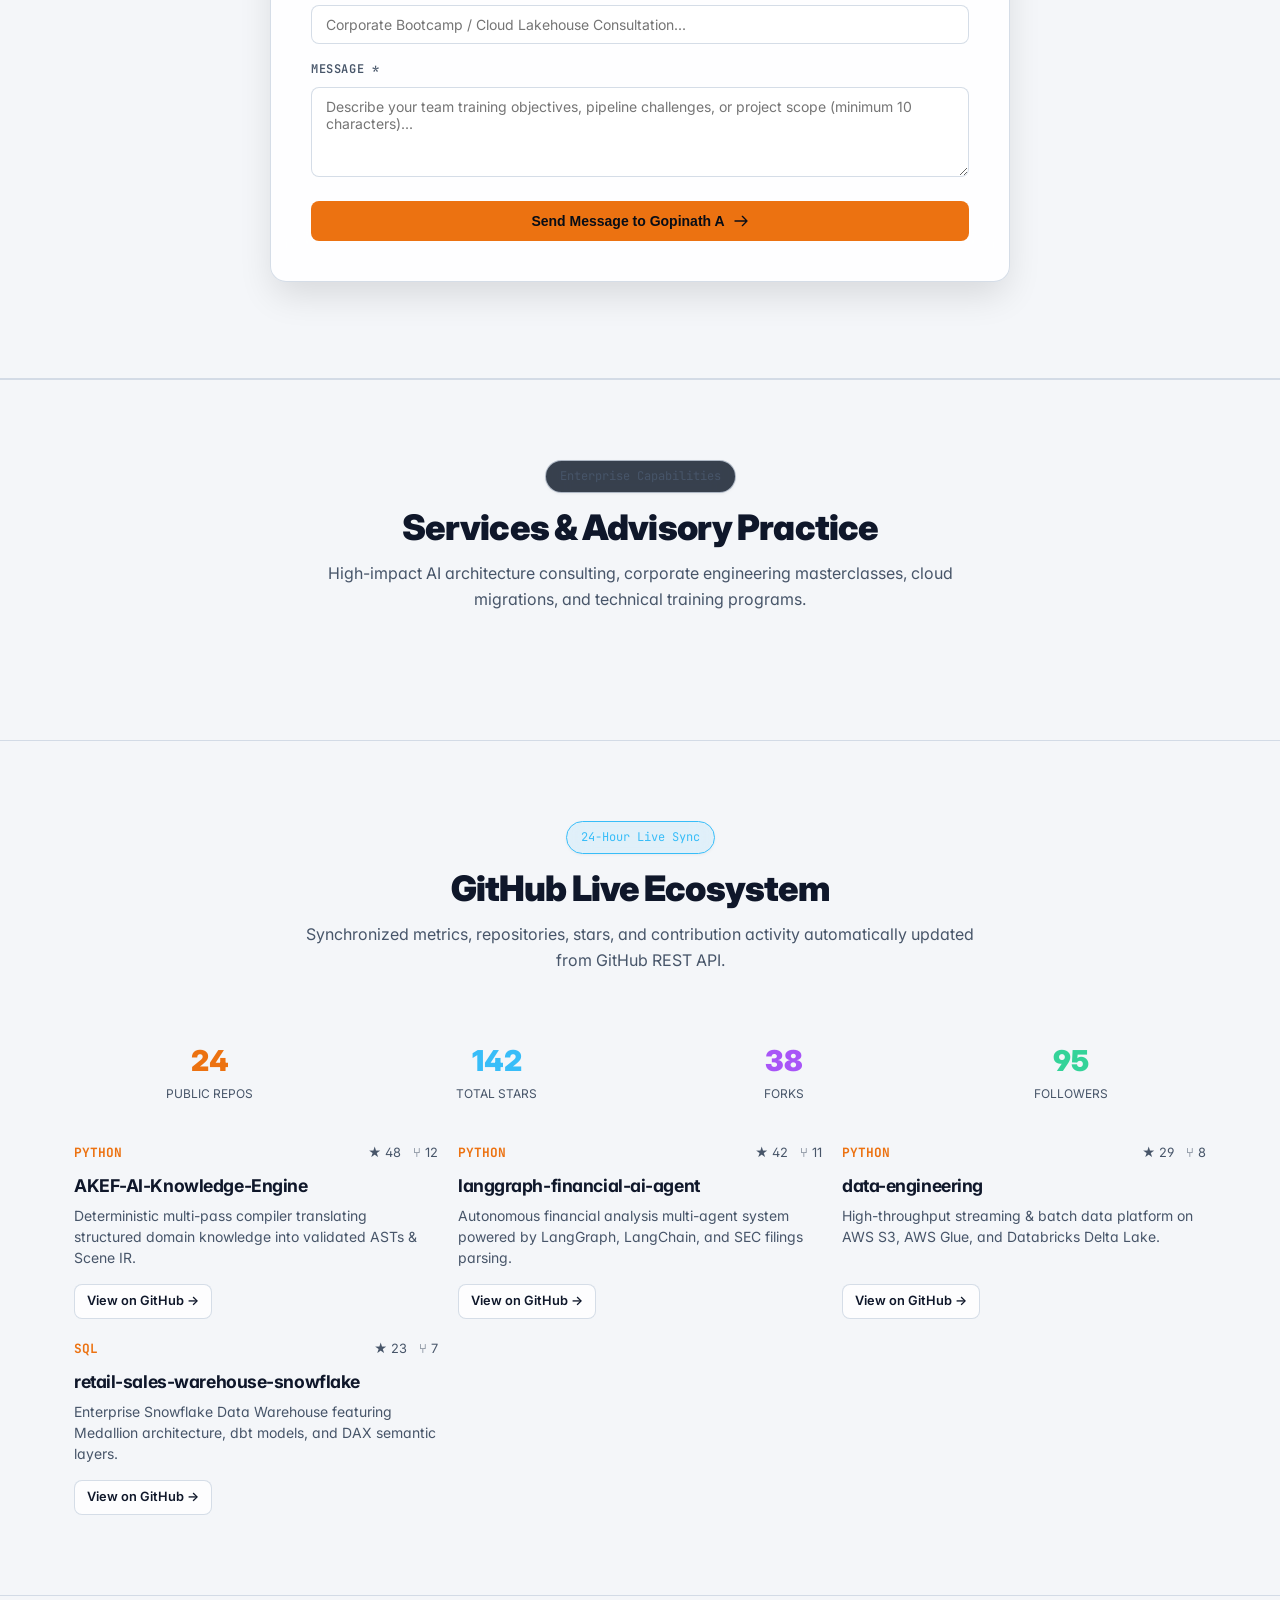
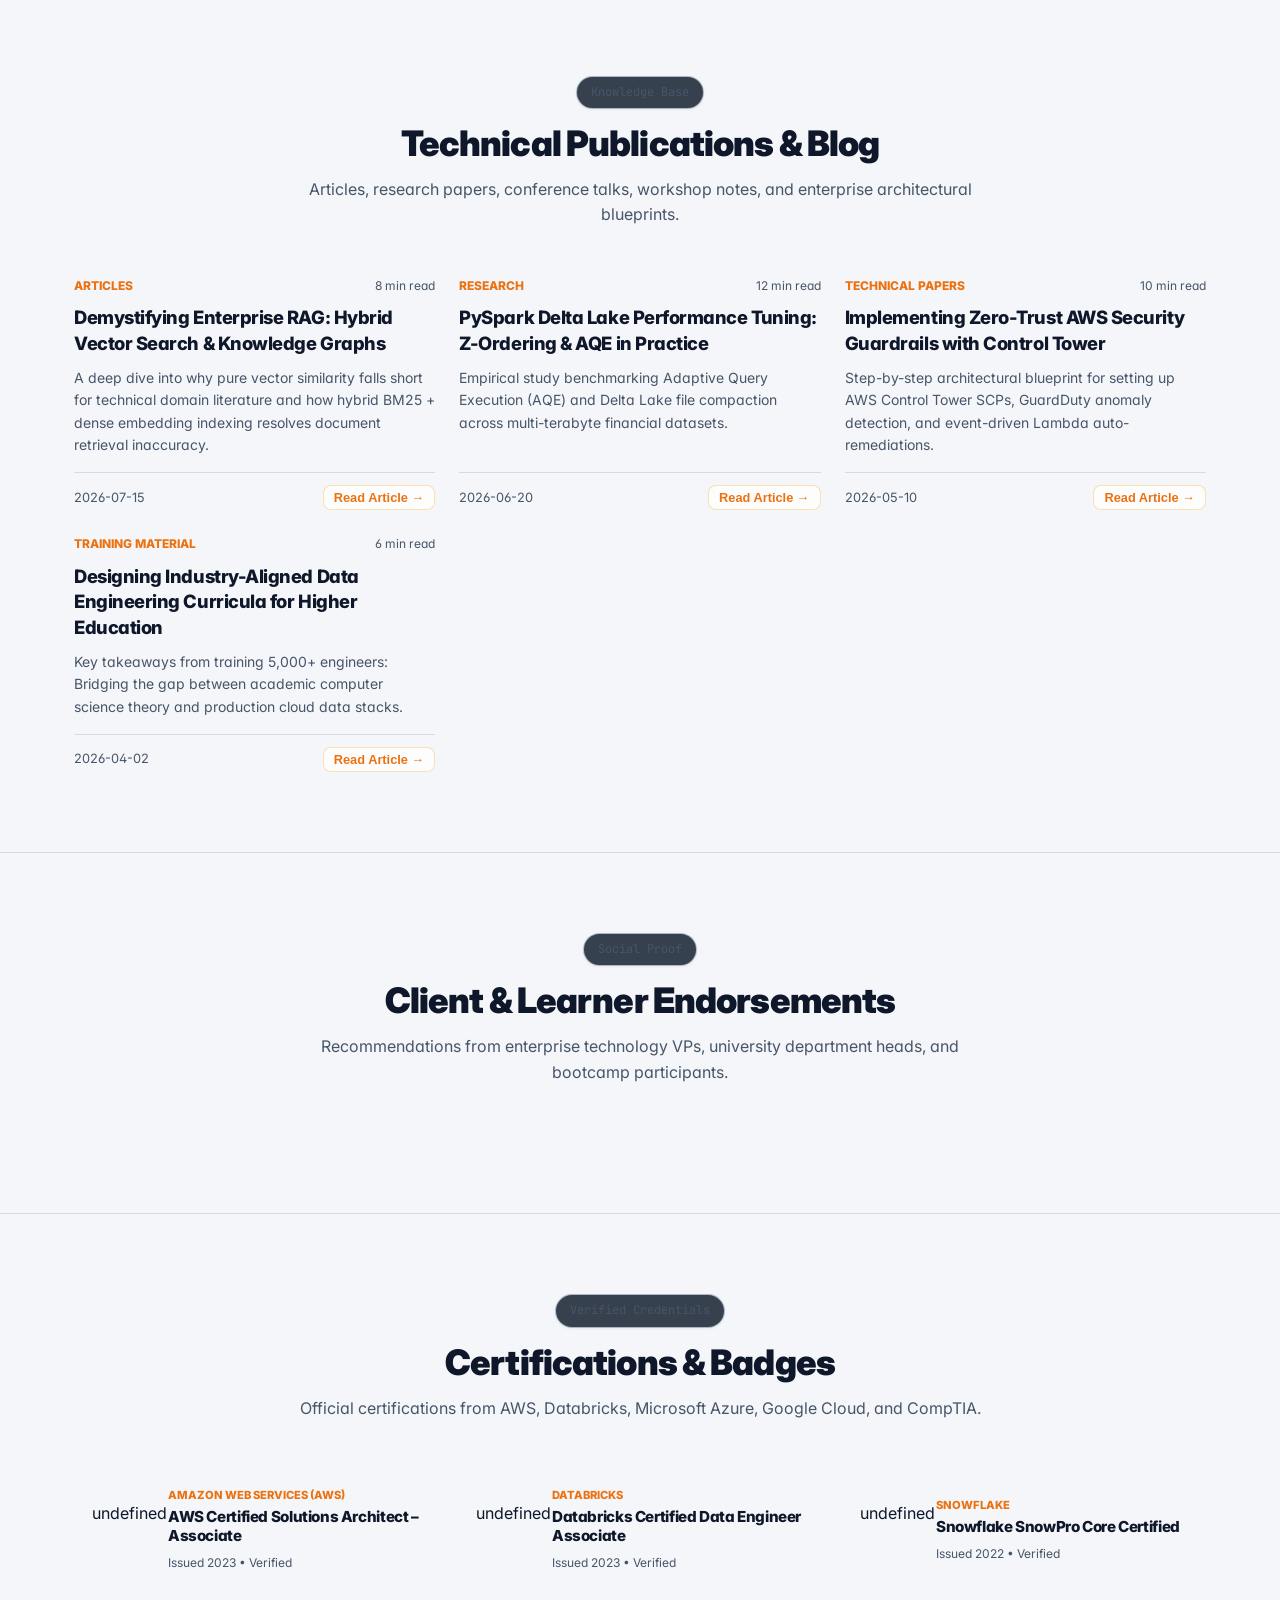
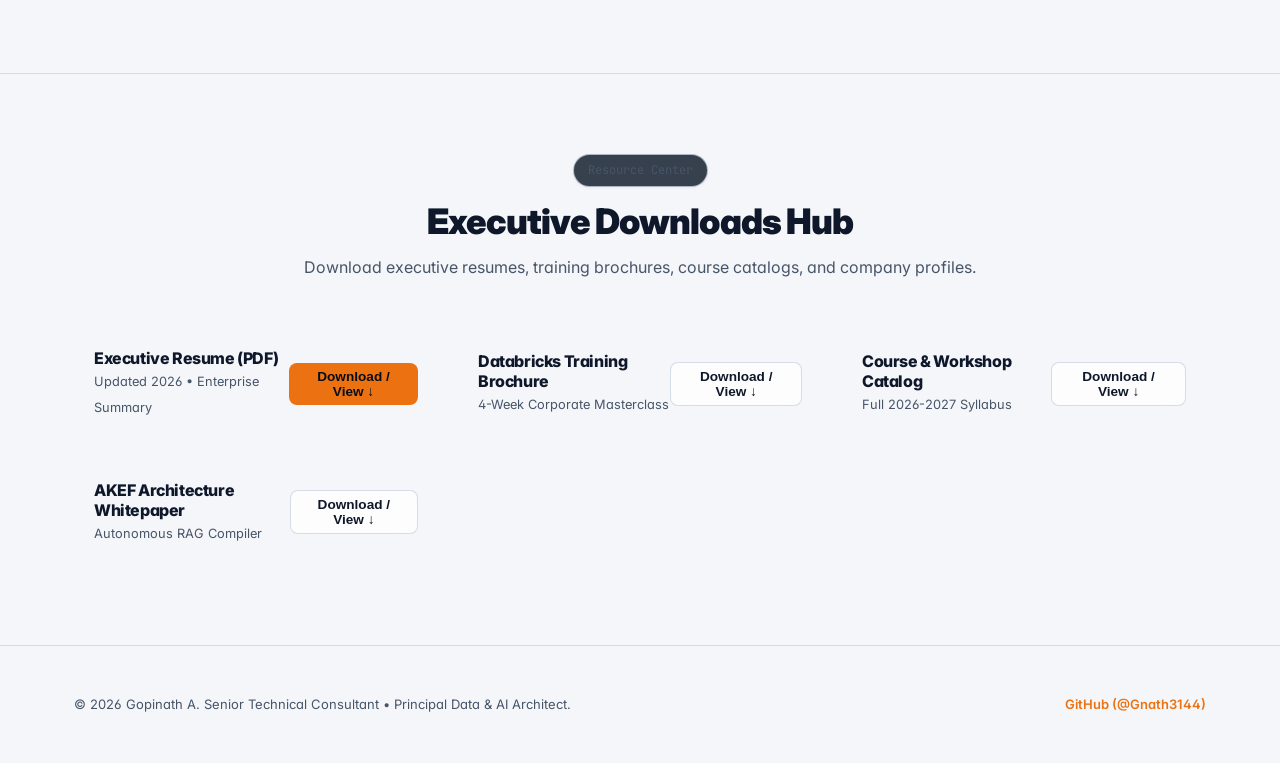
==== commit 0d3b181b: "feat(phase-2.5): implement centralized VS Code portfolio content database with zero admin" ====
--- a/index.html
+++ b/index.html
@@ -269,13 +269,6 @@
                 </div>
             </a>
         </nav>
-
-        <!-- Drawer Footer -->
-        <div class="mobile-drawer-footer">
-            <button onclick="closeMobileNav(); openAdminPortal();" class="mobile-admin-btn">
-                🔐 Admin Operations Portal
-            </button>
-        </div>
     </aside>
 
     <main id="main-content" style="position: relative; z-index: 3;">
@@ -1655,10 +1648,6 @@
                     <span>🌓 Toggle Dark / Light Theme</span>
                     <span class="cmd-shortcut">Theme</span>
                 </div>
-                <div class="cmd-item" onclick="openAdminPortal()">
-                    <span>🔐 Open Admin Lead Operations Portal</span>
-                    <span class="cmd-shortcut">admin/</span>
-                </div>
             </div>
         </div>
     </div>
@@ -1709,11 +1698,11 @@
             <p>&copy; 2026 Gopinath A. Senior Technical Consultant &bull; Principal Data &amp; AI Architect.</p>
             <div style="display: flex; gap: var(--space-4);">
                 <a href="https://github.com/Gnath3144" target="_blank" rel="noopener noreferrer" style="color: var(--aws-orange); text-decoration: none; font-weight: 600;">GitHub (@Gnath3144)</a>
-                <a href="admin/" style="color: var(--text-muted); text-decoration: none;">Admin Portal</a>
             </div>
         </div>
     </footer>
 
+    <script src="js/data-service.js"></script>
     <script src="js/script.js"></script>
     <script src="js/analytics.js"></script>
     <script src="js/github-sync.js"></script>
--- a/css/style.css
+++ b/css/style.css
@@ -1973,30 +1973,6 @@
   flex-shrink: 0;
 }
 
-[data-theme="light"] .mobile-drawer-footer {
-  background: #f8fafc;
-  border-top: 1px solid var(--border-subtle);
-}
-
-.mobile-admin-btn {
-  width: 100%;
-  padding: 8px 14px;
-  background: var(--bg-surface);
-  border: 1px solid var(--border-subtle);
-  border-radius: var(--radius-md);
-  color: var(--text-secondary);
-  font-size: 0.8125rem;
-  font-weight: 700;
-  cursor: pointer;
-  text-align: center;
-  transition: all var(--transition-fast);
-}
-
-.mobile-admin-btn:hover {
-  color: var(--aws-orange);
-  border-color: var(--aws-orange);
-}
-
 /* Responsive Media Queries */
 @media (max-width: 1024px) {
   .desktop-only-nav {
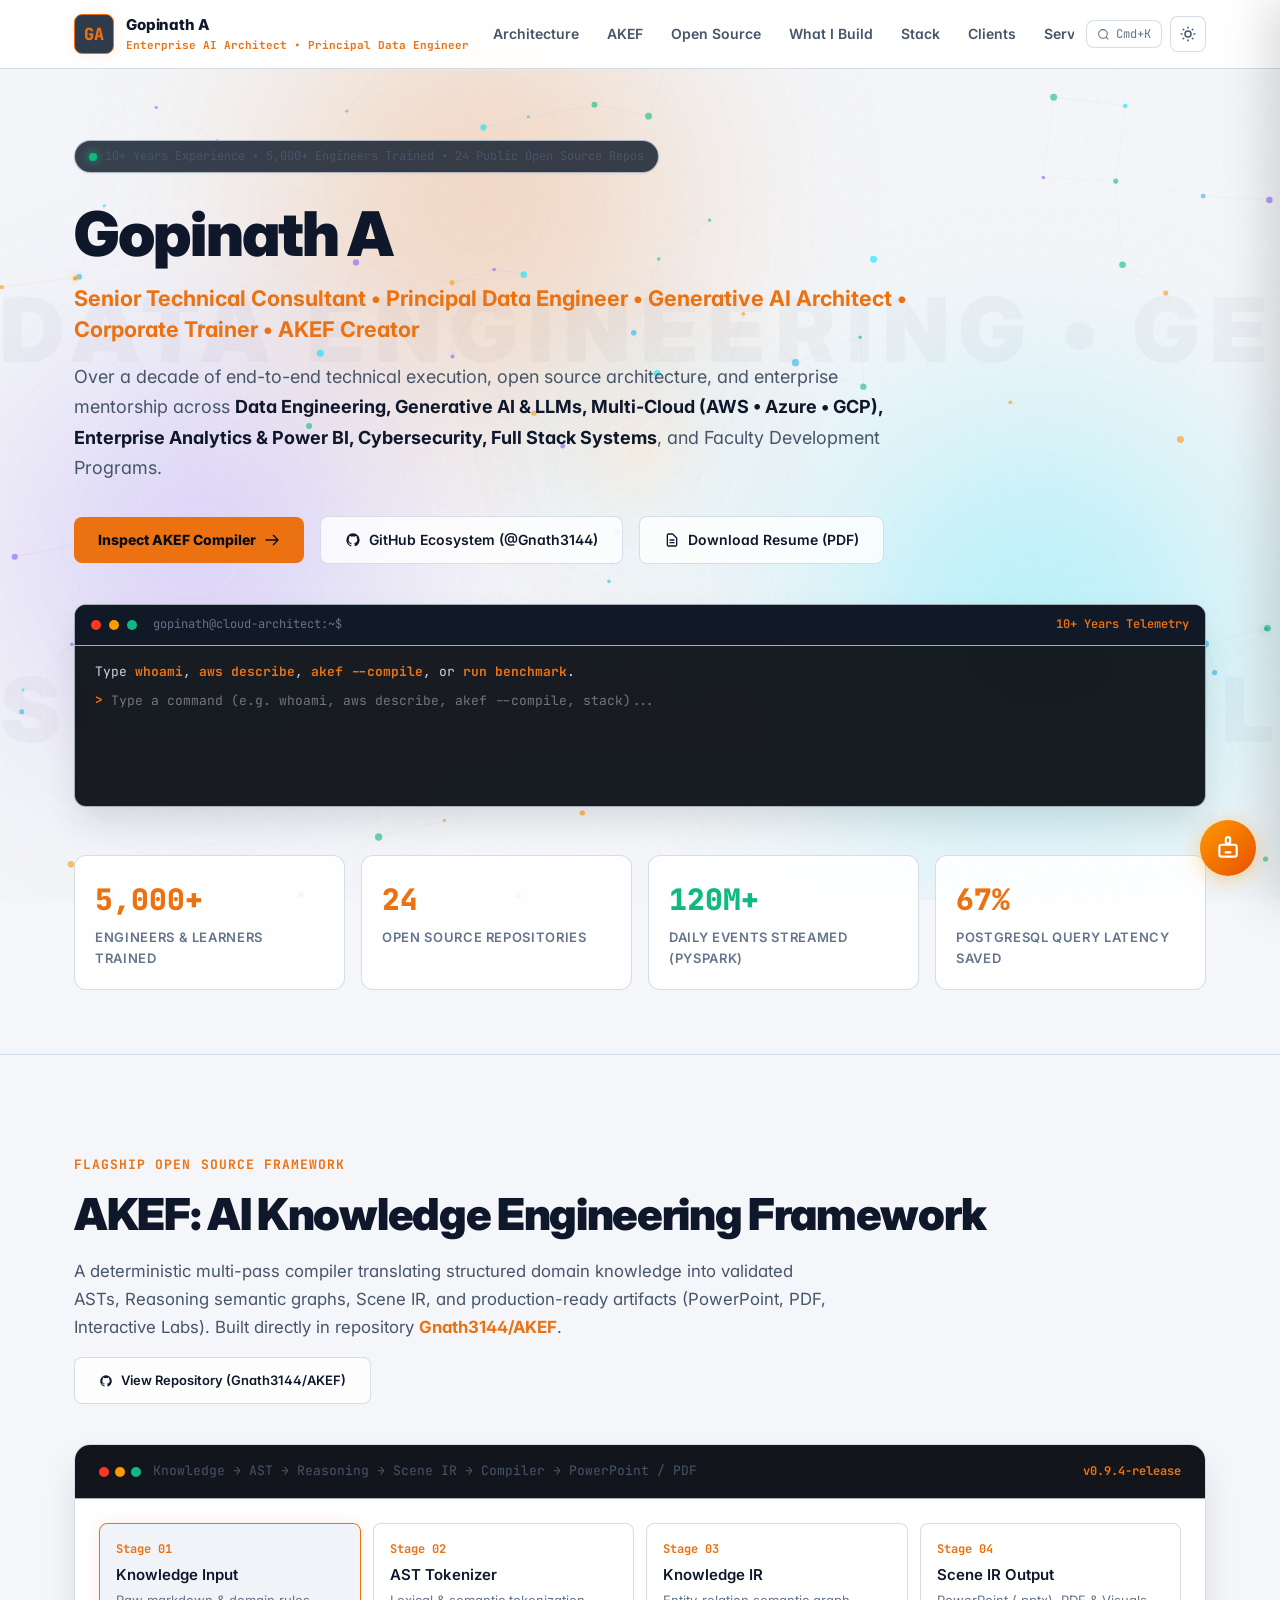
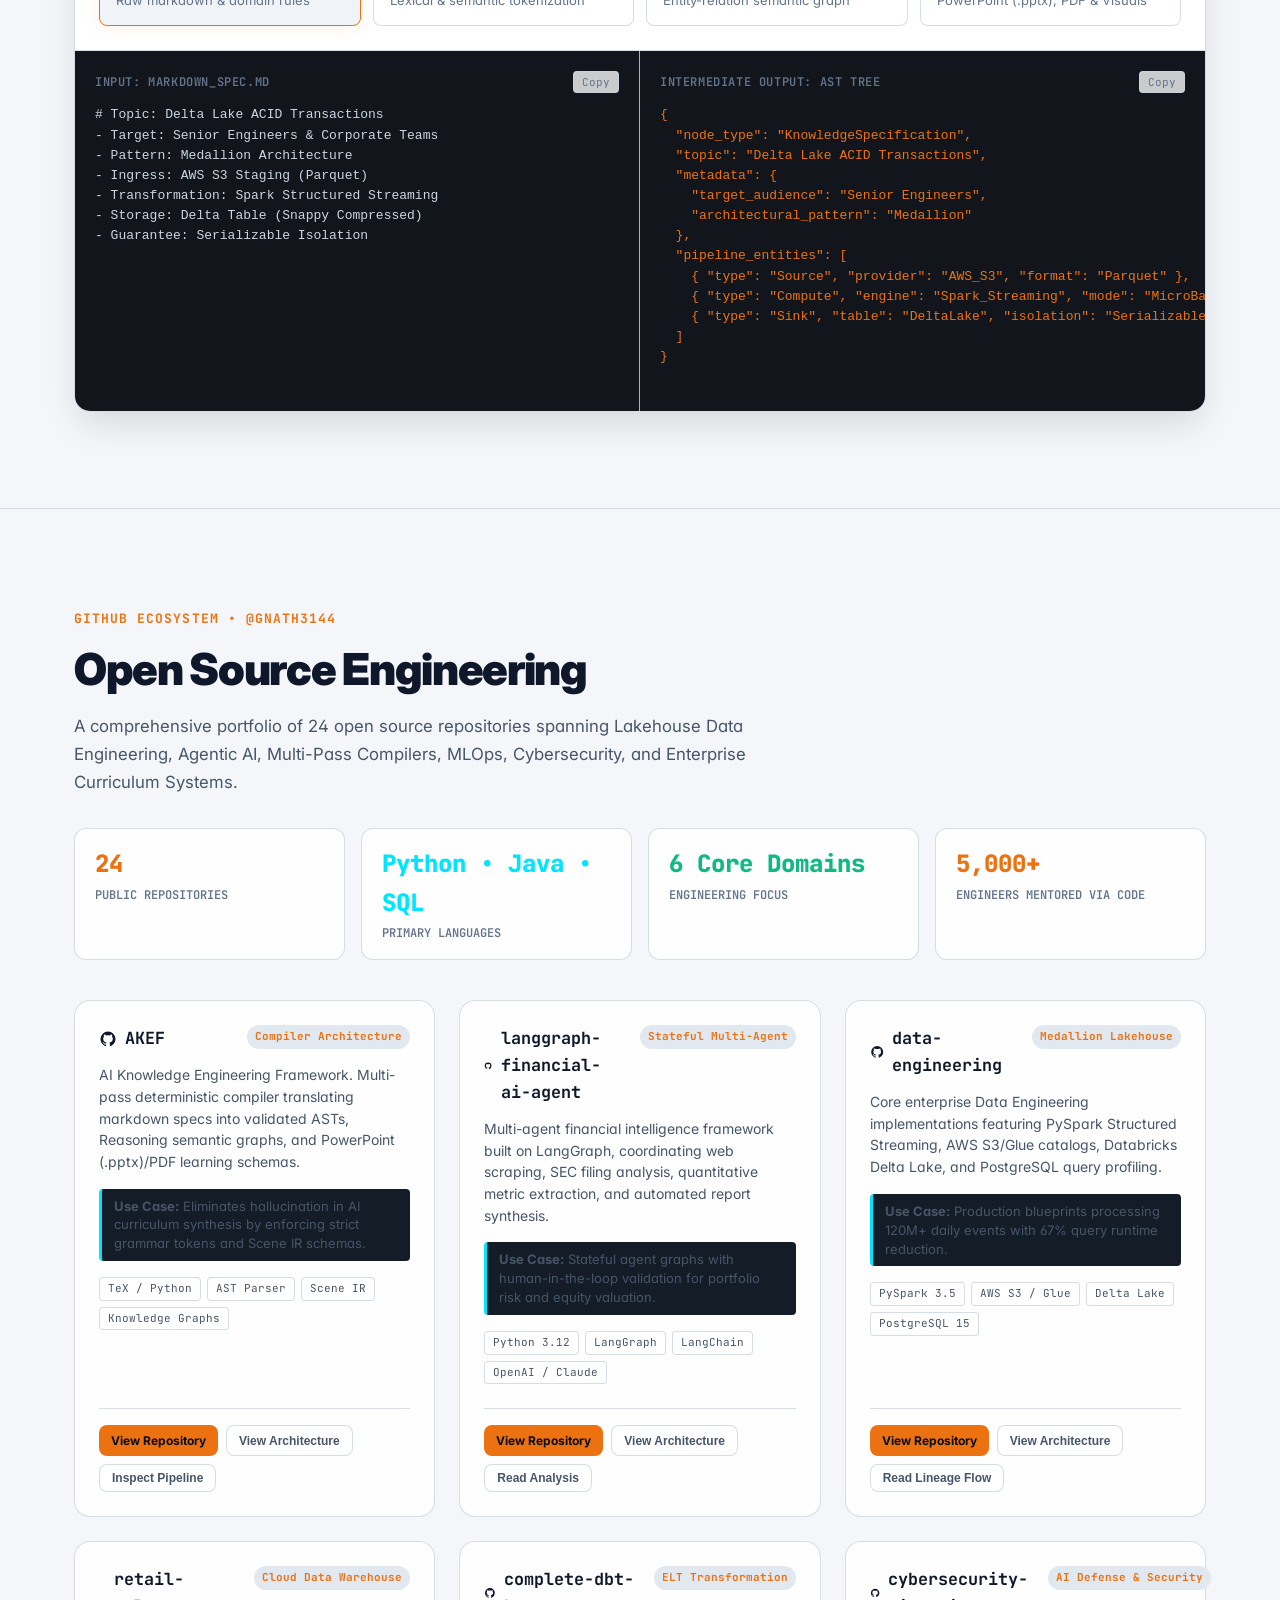
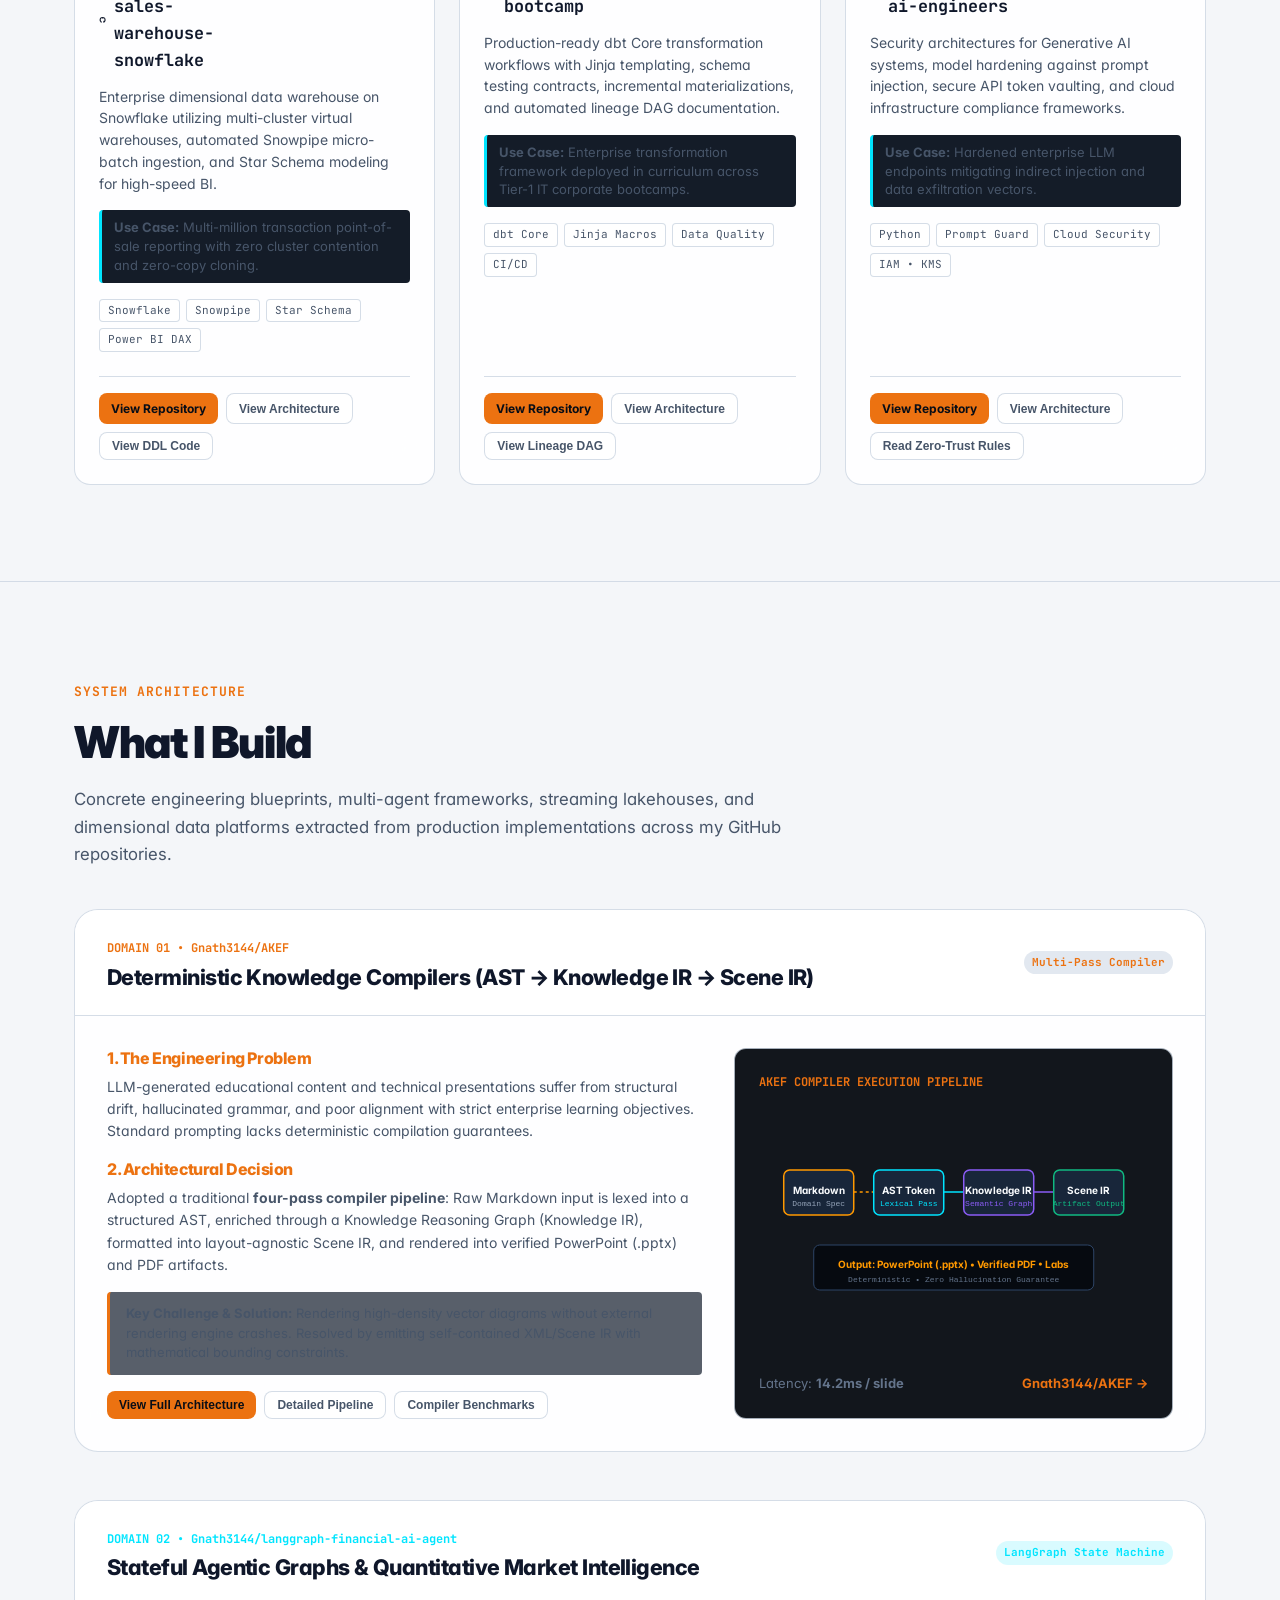
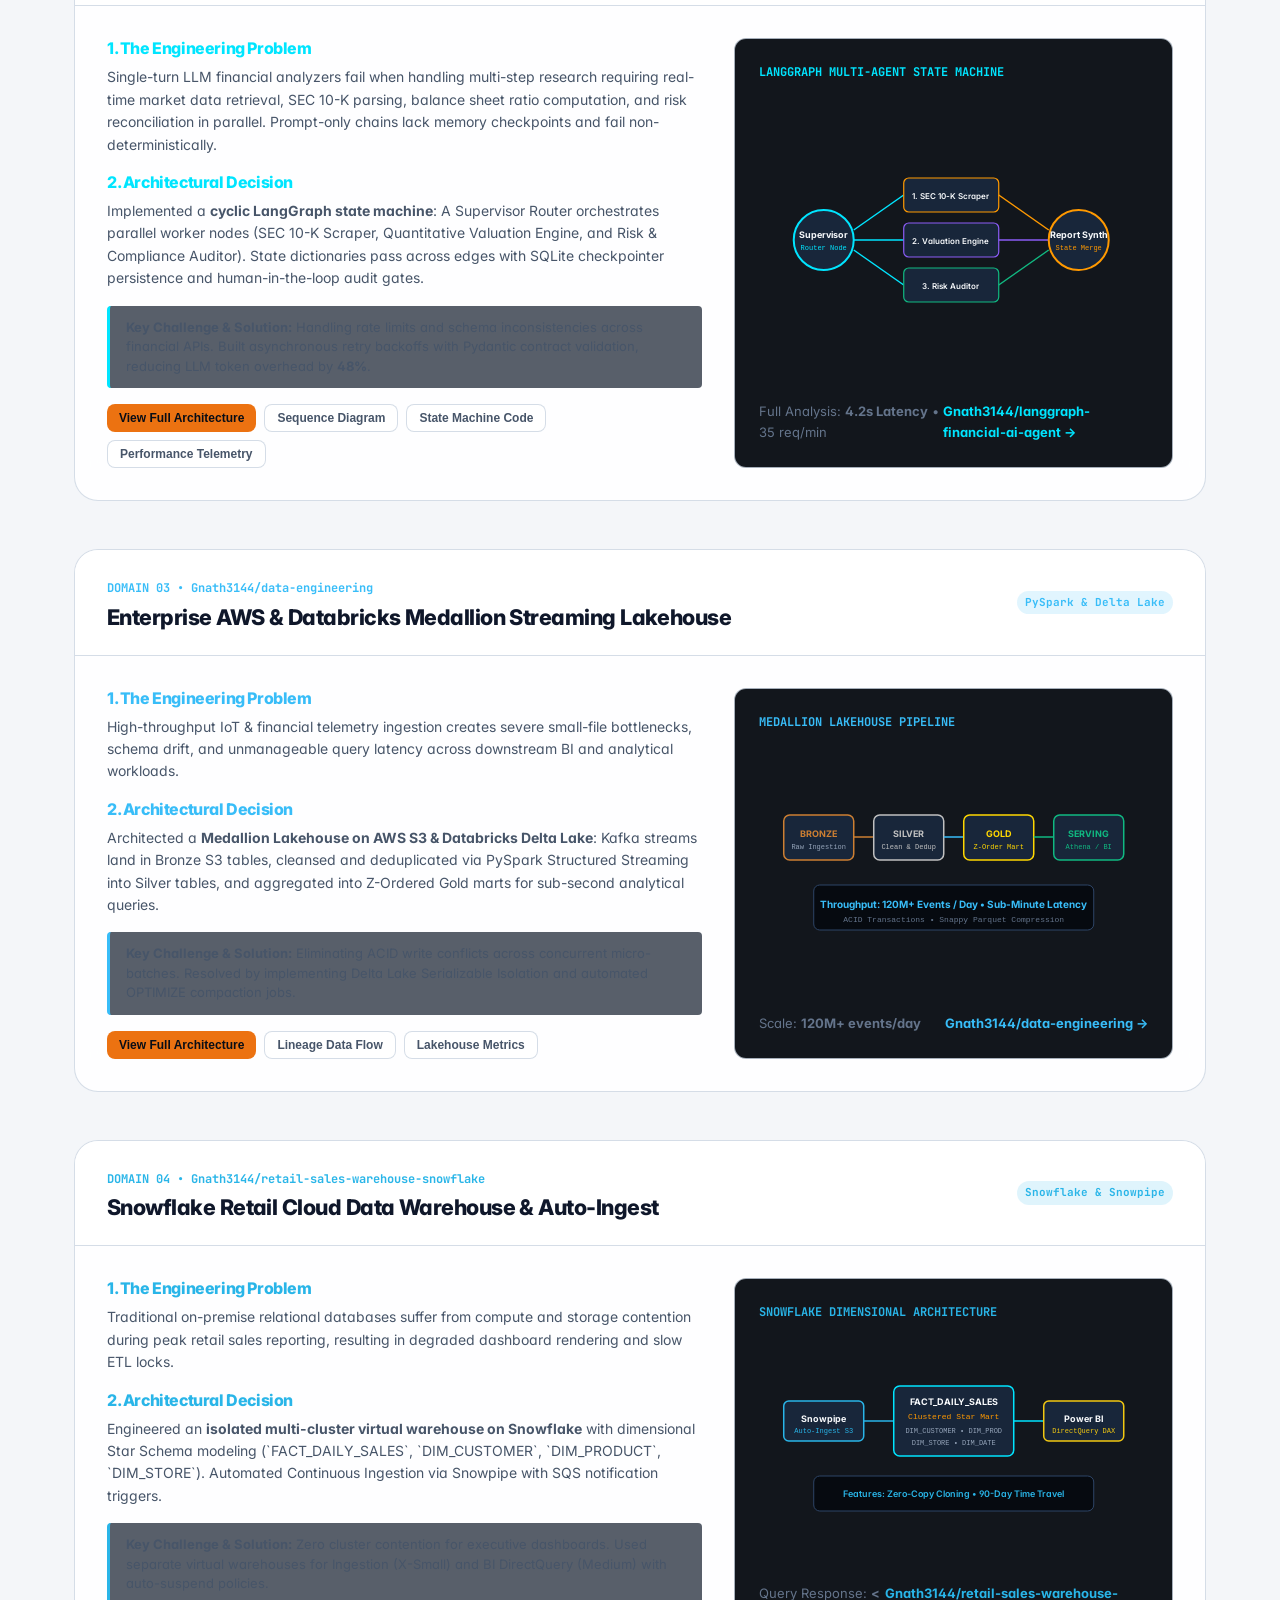
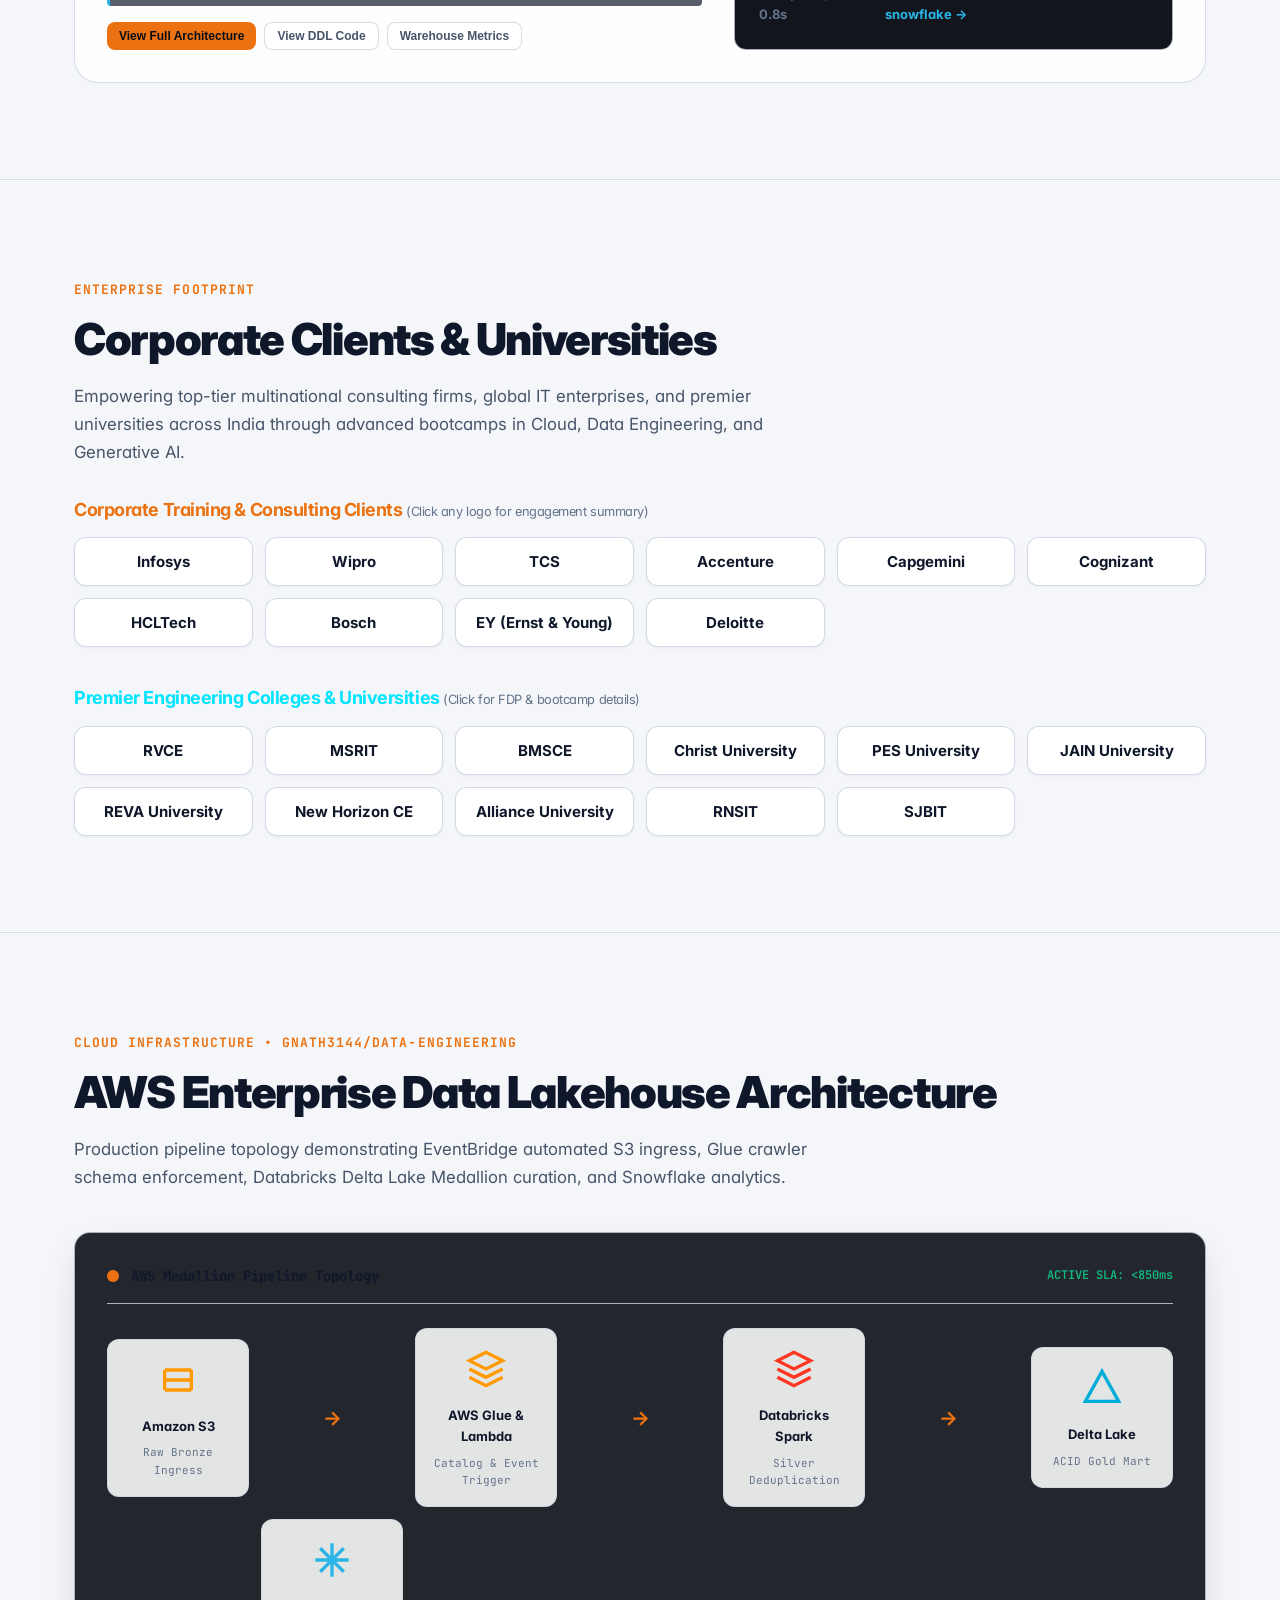
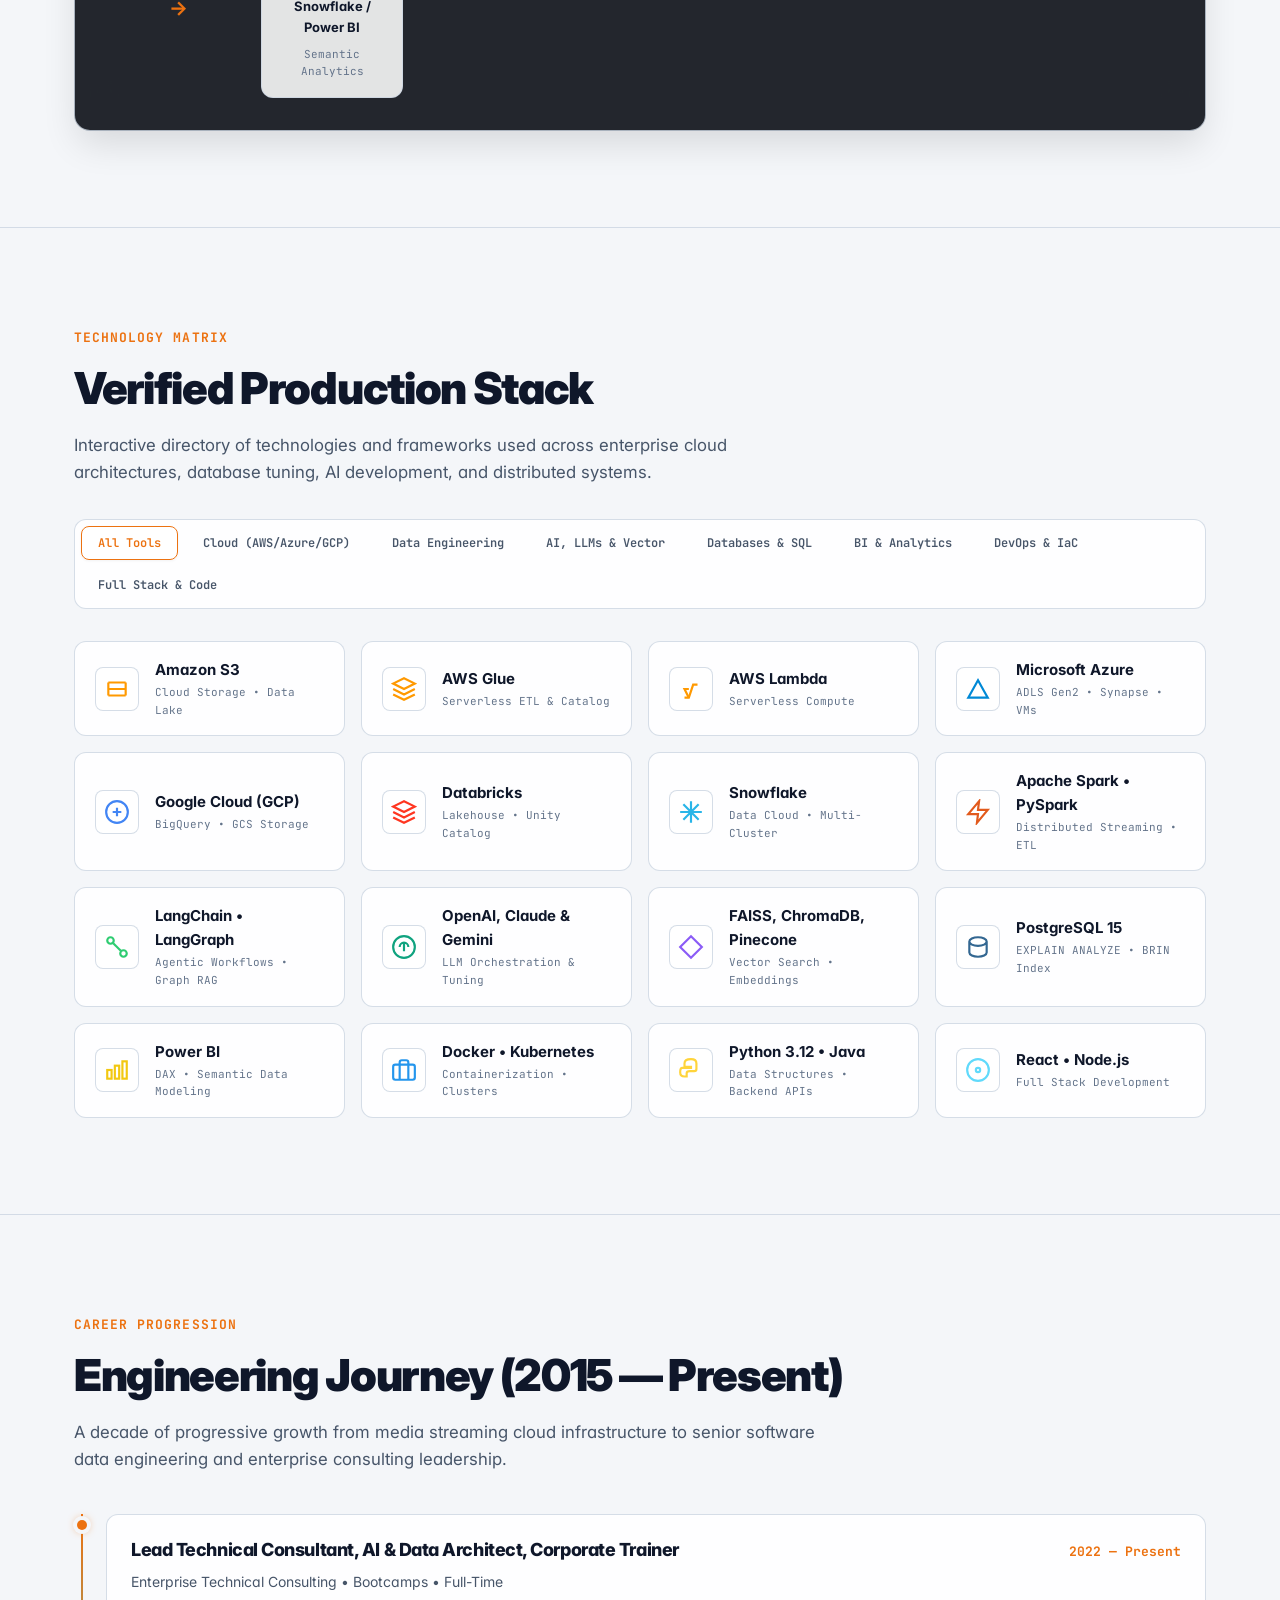
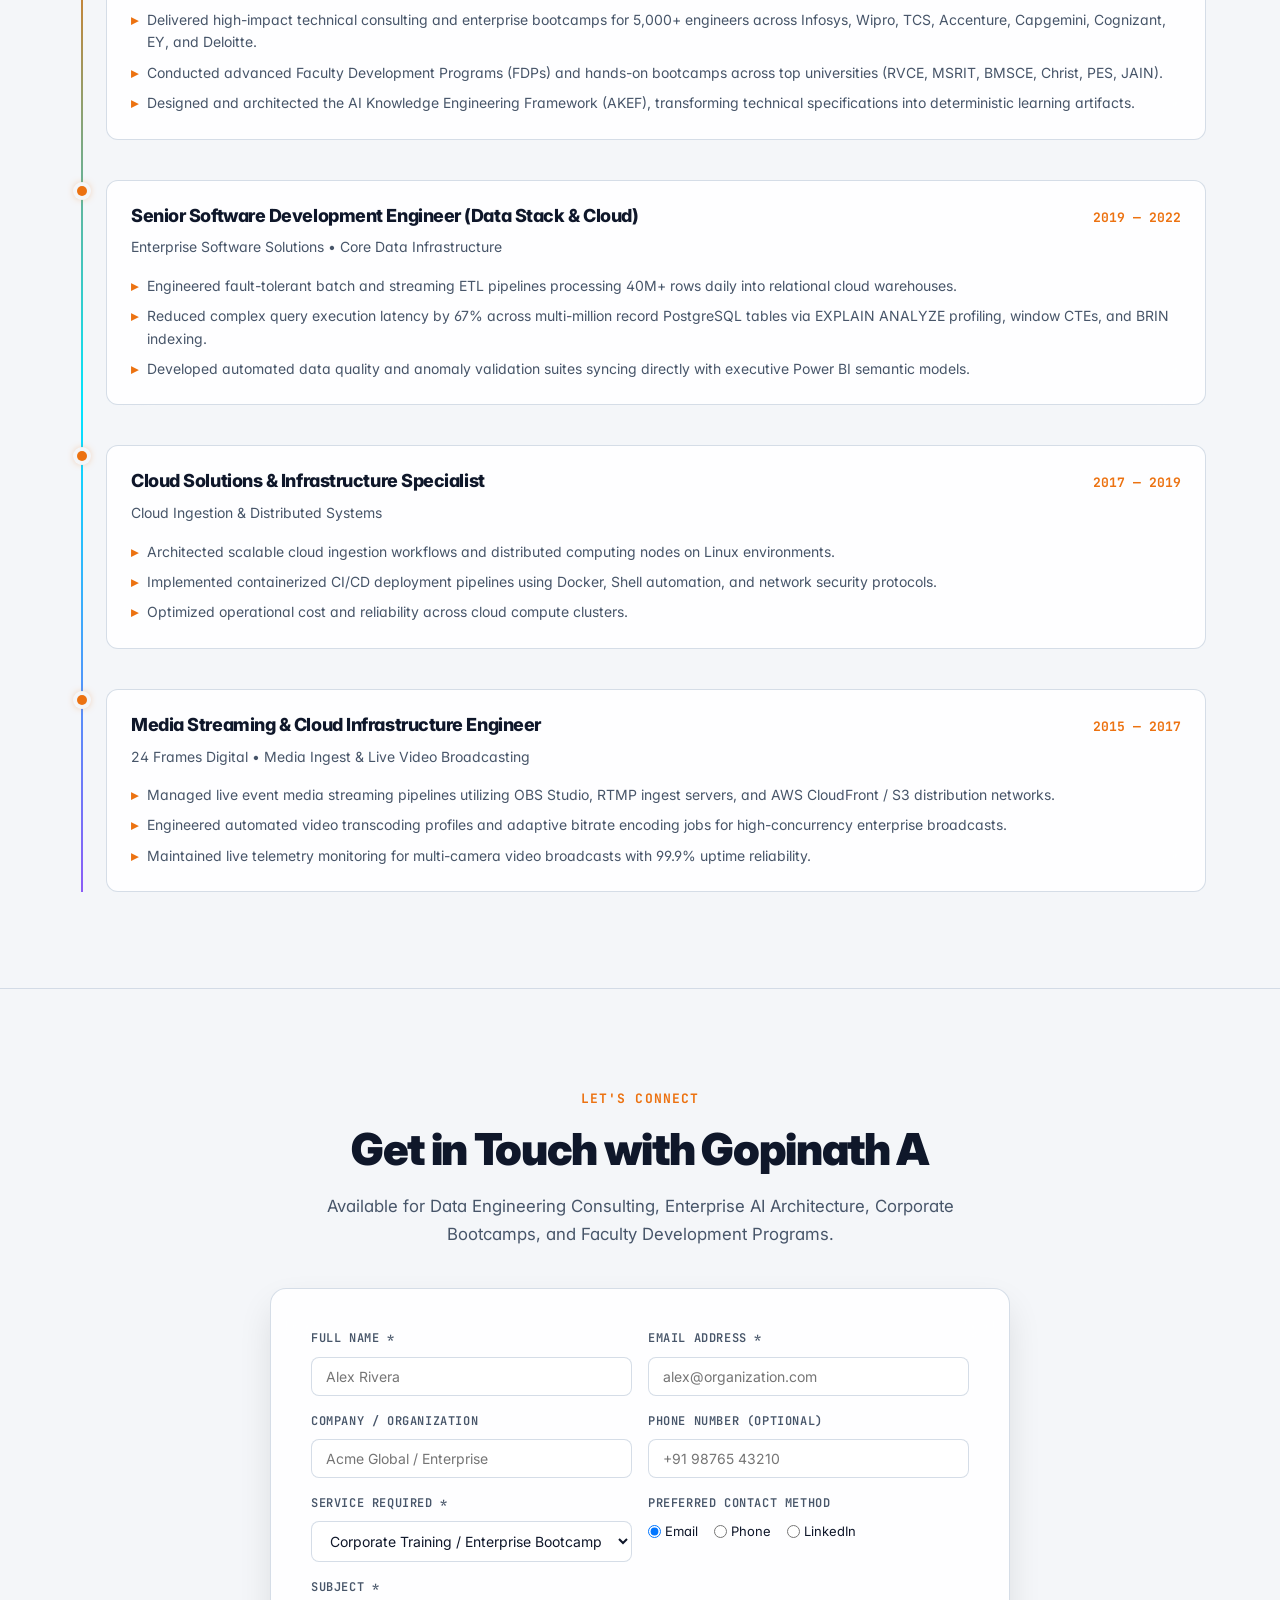
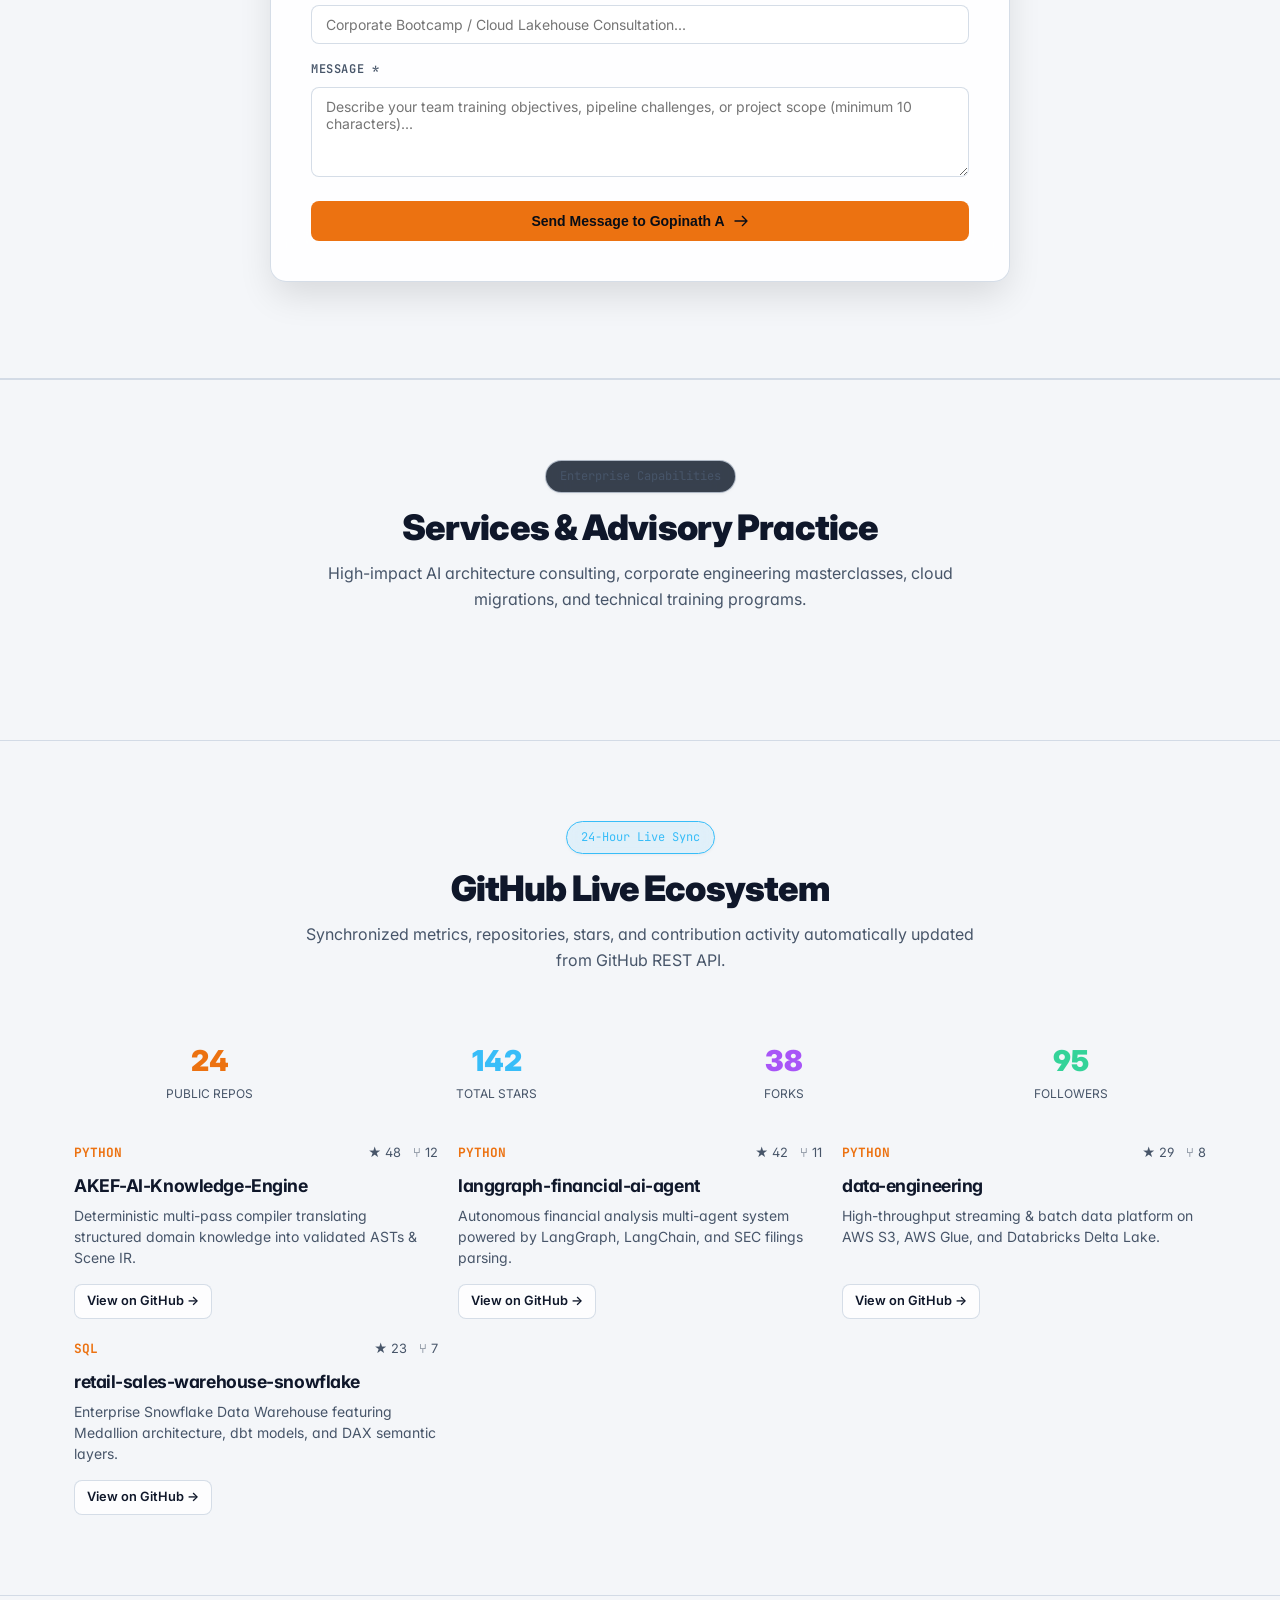
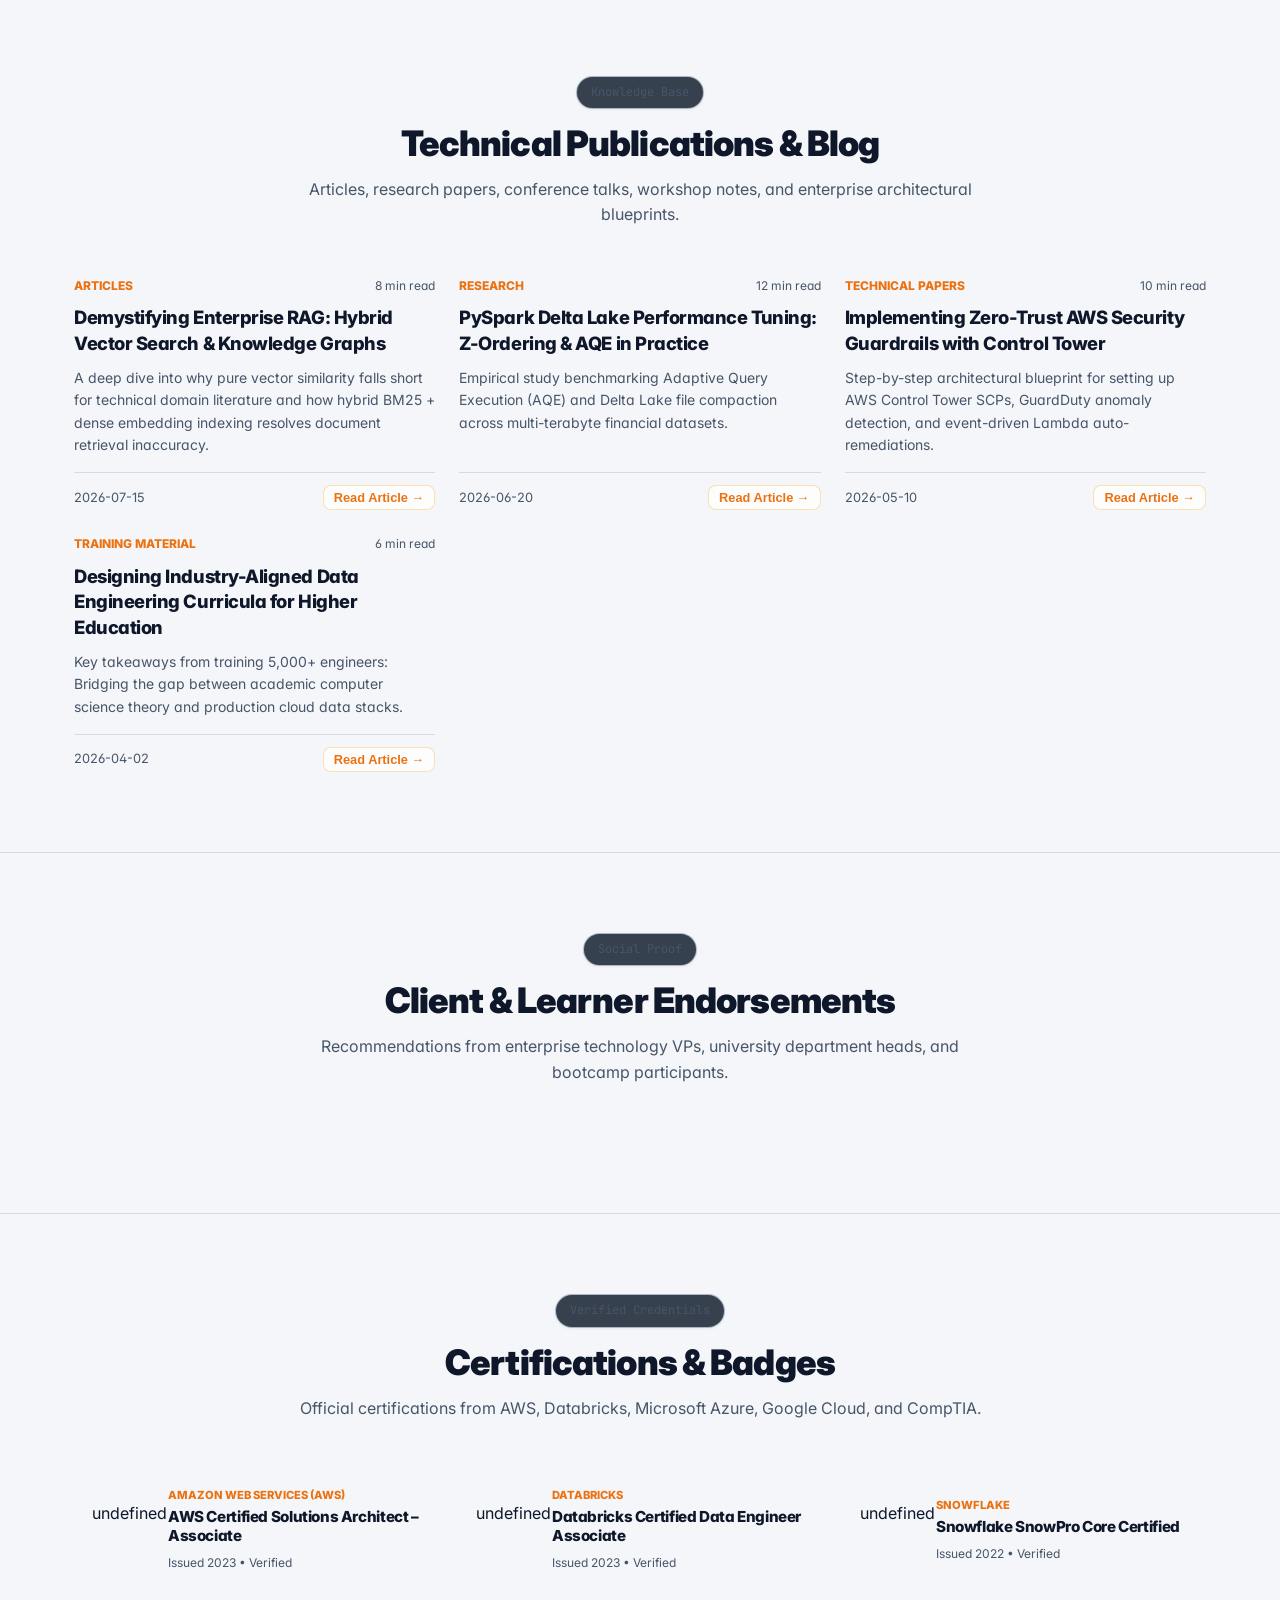
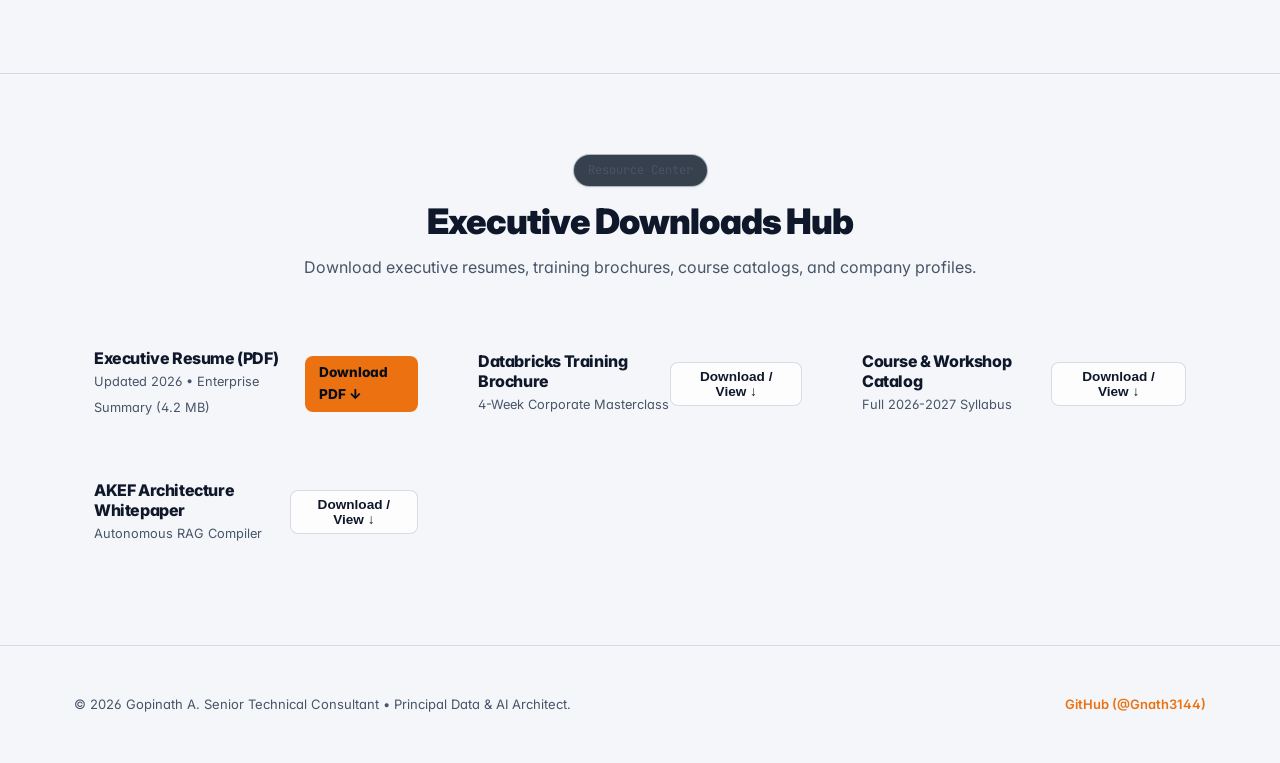
==== commit 8860c9a4: "feat: link all resume download buttons to Gopinath Technical Profile 2026.pdf" ====
--- a/index.html
+++ b/index.html
@@ -181,9 +181,9 @@
                 <svg width="13" height="13" fill="none" stroke="currentColor" stroke-width="2" viewBox="0 0 24 24"><circle cx="11" cy="11" r="8"/><path d="M21 21l-4.35-4.35"/></svg>
                 <span>Cmd+K</span>
             </button>
-            <button onclick="closeMobileNav(); openResumeModal();" class="mobile-quick-btn" style="border-color: rgba(255,153,0,0.4); color: var(--aws-orange);">
-                <span>📄 Resume</span>
-            </button>
+            <a href="assets/resume/Gopinath%20Technical%20Profile%202026.pdf" download="Gopinath Technical Profile 2026.pdf" class="mobile-quick-btn" style="border-color: rgba(255,153,0,0.4); color: var(--aws-orange); text-decoration: none;">
+                <span>📄 Resume PDF</span>
+            </a>
         </div>
 
         <!-- Navigation List -->
@@ -302,10 +302,10 @@
                         <svg width="16" height="16" fill="currentColor" viewBox="0 0 24 24"><path d="M12 2A10 10 0 0 0 2 12c0 4.42 2.87 8.17 6.84 9.5.5.08.66-.23.66-.5v-1.69c-2.77.6-3.36-1.34-3.36-1.34-.46-1.16-1.11-1.47-1.11-1.47-.91-.62.07-.6.07-.6 1 .07 1.53 1.03 1.53 1.03.87 1.52 2.34 1.07 2.91.83.1-.65.35-1.09.63-1.34-2.22-.25-4.55-1.11-4.55-4.92 0-1.11.38-2 1.03-2.71-.1-.25-.45-1.29.1-2.64 0 0 .84-.27 2.75 1.02.79-.22 1.65-.33 2.5-.33.85 0 1.71.11 2.5.33 1.91-1.29 2.75-1.02 2.75-1.02.55 1.35.2 2.39.1 2.64.65.71 1.03 1.6 1.03 2.71 0 3.82-2.34 4.66-4.57 4.91.36.31.69.92.69 1.85V21c0 .27.16.59.67.5C19.14 20.16 22 16.42 22 12A10 10 0 0 0 12 2Z"/></svg>
                         <span>GitHub Ecosystem (@Gnath3144)</span>
                     </a>
-                    <button onclick="openResumeModal()" class="btn-secondary">
+                    <a href="assets/resume/Gopinath%20Technical%20Profile%202026.pdf" download="Gopinath Technical Profile 2026.pdf" class="btn-secondary" style="text-decoration: none;">
                         <svg width="16" height="16" fill="none" stroke="currentColor" stroke-width="2" viewBox="0 0 24 24"><path stroke-linecap="round" stroke-linejoin="round" d="M9 12h6m-6 4h6m2 5H7a2 2 0 01-2-2V5a2 2 0 012-2h5.586a1 1 0 01.707.293l5.414 5.414a1 1 0 01.293.707V19a2 2 0 01-2 2z"/></svg>
-                        <span>Executive Dossier</span>
-                    </button>
+                        <span>Download Resume (PDF)</span>
+                    </a>
                 </div>
 
                 <!-- Interactive Hero Developer Terminal -->
@@ -1544,9 +1544,9 @@
                     <div class="card card-hover" style="display: flex; align-items: center; justify-content: space-between; padding: 20px;">
                         <div>
                             <h4 style="font-weight: 800; font-size: 1rem; color: var(--text-primary);">Executive Resume (PDF)</h4>
-                            <span style="font-size: 0.8rem; color: var(--text-secondary);">Updated 2026 &bull; Enterprise Summary</span>
-                        </div>
-                        <button onclick="window.openDocumentModal('resume')" class="btn btn-primary" style="padding: 6px 14px; font-size: 0.85rem; cursor: pointer;">Download / View ↓</button>
+                            <span style="font-size: 0.8rem; color: var(--text-secondary);">Updated 2026 &bull; Enterprise Summary (4.2 MB)</span>
+                        </div>
+                        <a href="assets/resume/Gopinath%20Technical%20Profile%202026.pdf" download="Gopinath Technical Profile 2026.pdf" class="btn btn-primary" style="padding: 6px 14px; font-size: 0.85rem; cursor: pointer; text-decoration: none; display: inline-flex; align-items: center; gap: 6px;">Download PDF ↓</a>
                     </div>
                     <div class="card card-hover" style="display: flex; align-items: center; justify-content: space-between; padding: 20px;">
                         <div>
@@ -1687,7 +1687,7 @@
 
             <div style="display: flex; justify-content: flex-end; gap: var(--space-3); margin-top: var(--space-6);">
                 <button onclick="closeResumeModal()" class="btn-secondary">Close</button>
-                <a href="#contact" onclick="closeResumeModal()" class="btn-primary">Request Full PDF Dossier</a>
+                <a href="assets/resume/Gopinath%20Technical%20Profile%202026.pdf" download="Gopinath Technical Profile 2026.pdf" class="btn-primary" style="text-decoration: none; display: inline-flex; align-items: center; gap: 6px;">📥 Download Official PDF Resume (4.2 MB)</a>
             </div>
         </div>
     </div>
